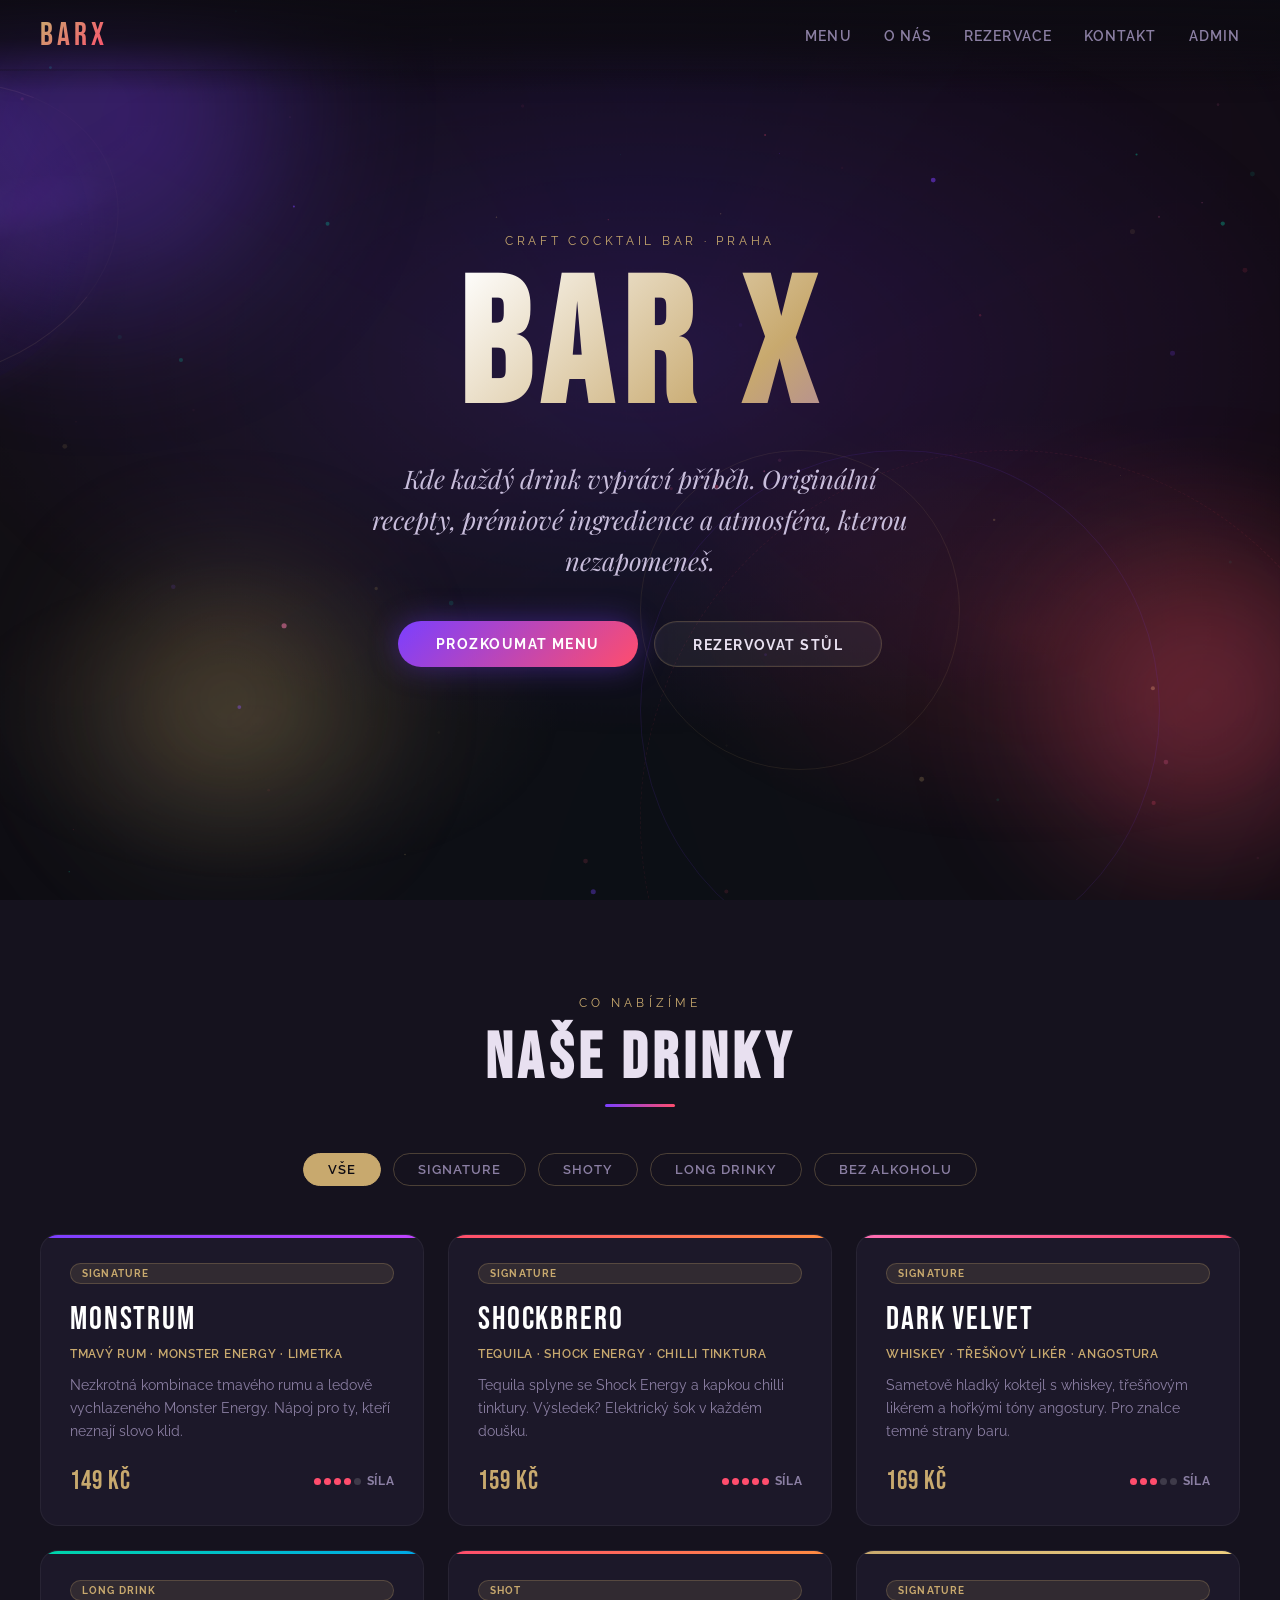
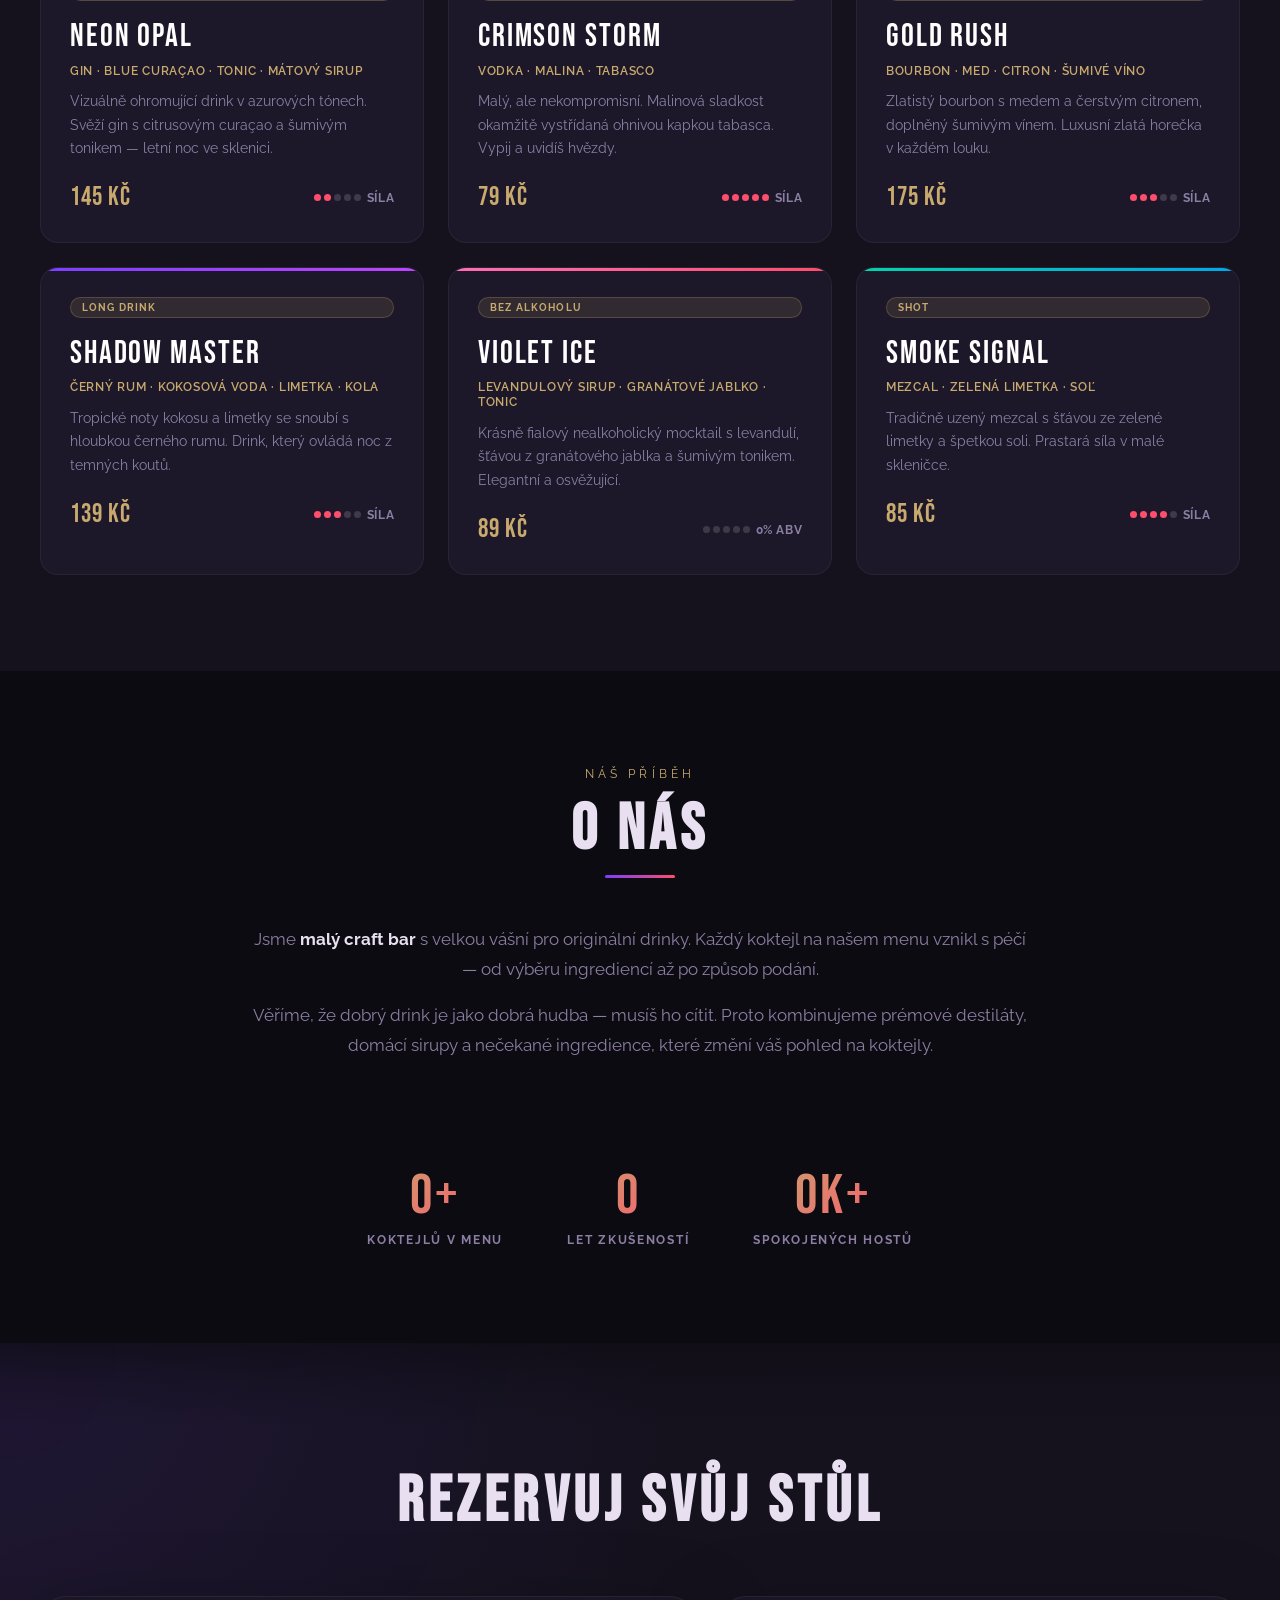
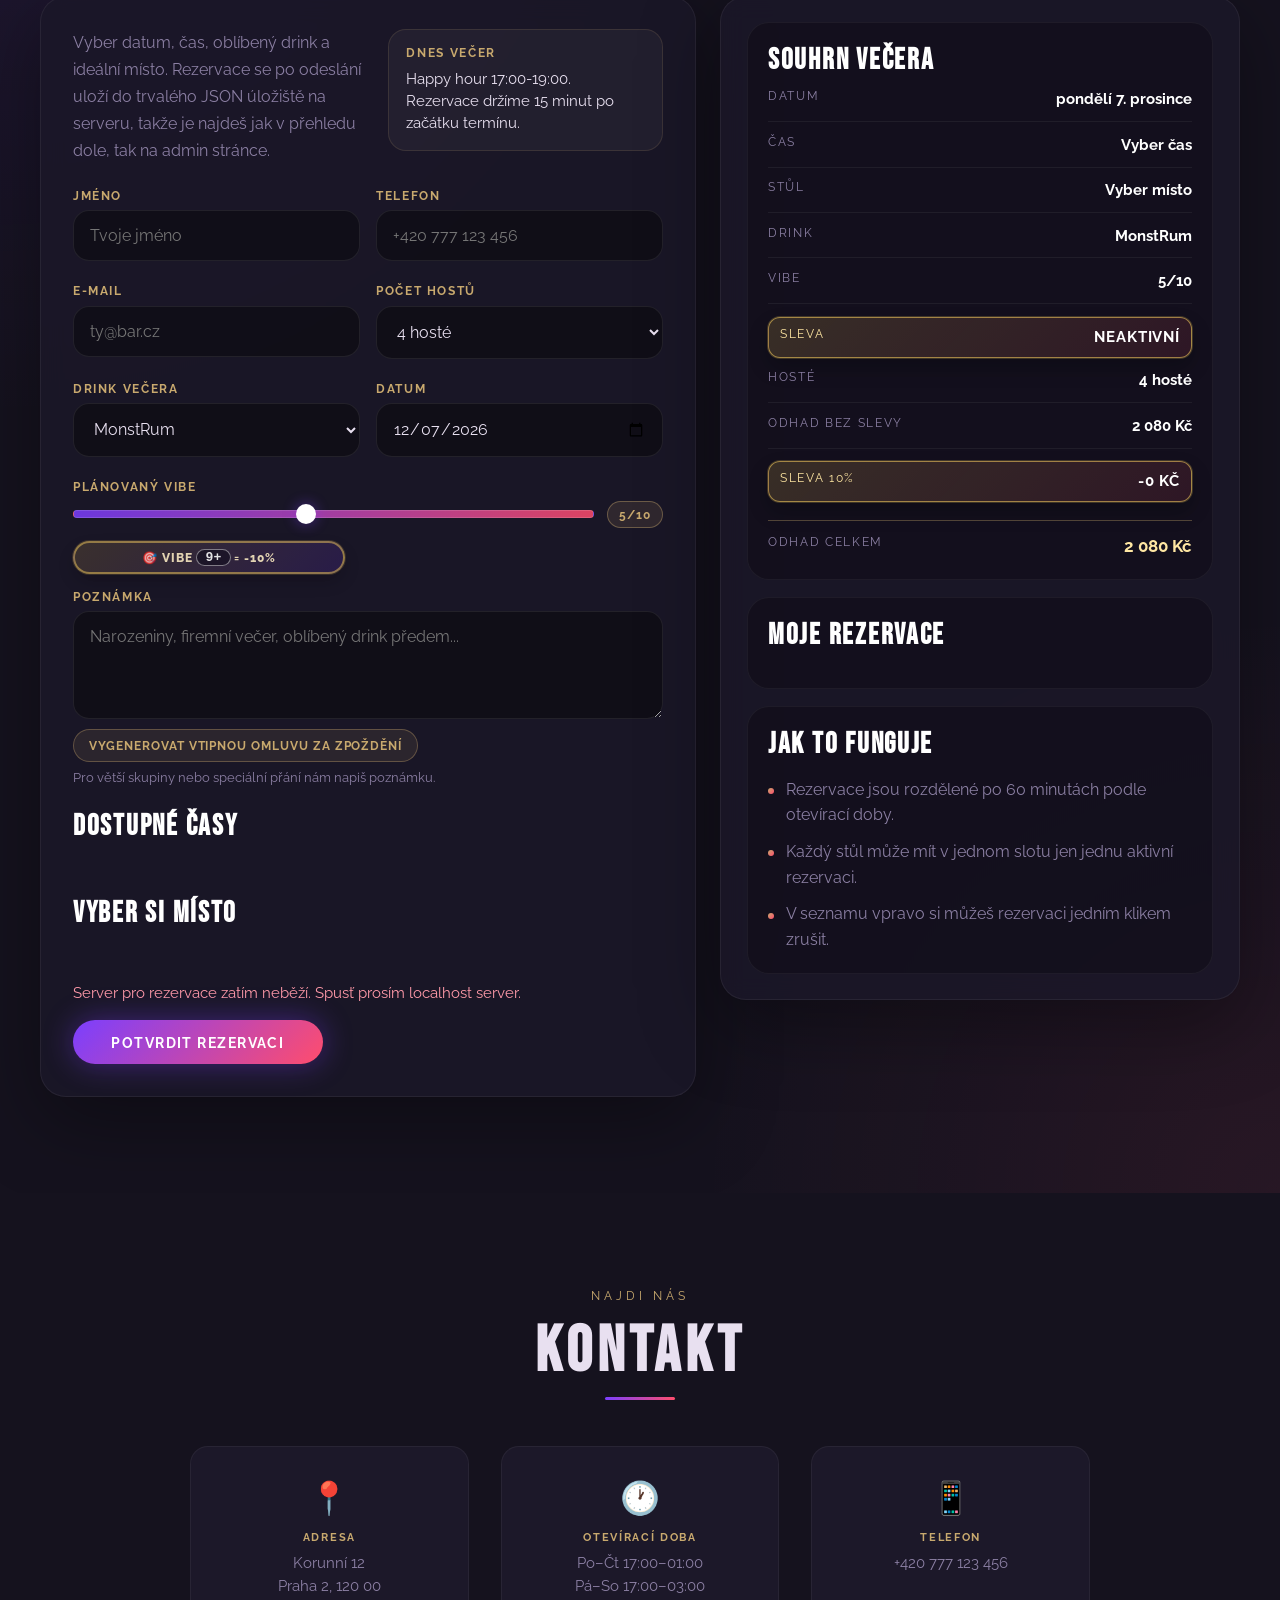
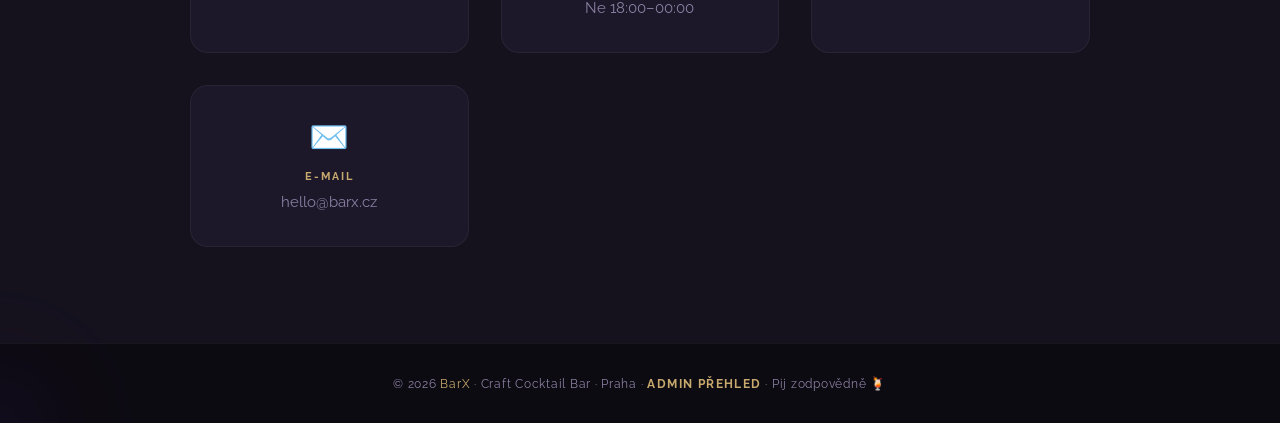
==== index.html @ a52cd1c0 "Enhance drink modal functionality and styling; update drink card interactions" ====
<!DOCTYPE html>
<html lang="cs">
<head>
  <meta charset="UTF-8" />
  <meta name="viewport" content="width=device-width, initial-scale=1.0" />
  <meta name="description" content="BarX Praha - craft cocktail bar s originálním menu, moderní atmosférou a online rezervací stolů." />
  <meta name="robots" content="index,follow" />
  <meta property="og:type" content="website" />
  <meta property="og:locale" content="cs_CZ" />
  <meta property="og:site_name" content="BarX" />
  <meta property="og:title" content="BarX - Craft Cocktail Bar Praha" />
  <meta property="og:description" content="Originální drinky, živá atmosféra a pohodlná online rezervace stolů v centru Prahy." />
  <meta name="twitter:card" content="summary_large_image" />
  <meta name="twitter:title" content="BarX - Craft Cocktail Bar Praha" />
  <meta name="twitter:description" content="Originální drinky, živá atmosféra a pohodlná online rezervace stolů v centru Prahy." />
  <script type="application/ld+json">
    {
      "@context": "https://schema.org",
      "@type": "BarOrPub",
      "name": "BarX",
      "image": "https://barx.cz/og-image.jpg",
      "url": "https://barx.cz",
      "telephone": "+420777123456",
      "email": "hello@barx.cz",
      "servesCuisine": "Cocktails",
      "priceRange": "$$",
      "address": {
        "@type": "PostalAddress",
        "streetAddress": "Korunni 12",
        "addressLocality": "Praha",
        "postalCode": "12000",
        "addressCountry": "CZ"
      },
      "openingHoursSpecification": [
        {
          "@type": "OpeningHoursSpecification",
          "dayOfWeek": ["Monday", "Tuesday", "Wednesday", "Thursday"],
          "opens": "17:00",
          "closes": "01:00"
        },
        {
          "@type": "OpeningHoursSpecification",
          "dayOfWeek": ["Friday", "Saturday"],
          "opens": "17:00",
          "closes": "03:00"
        },
        {
          "@type": "OpeningHoursSpecification",
          "dayOfWeek": "Sunday",
          "opens": "18:00",
          "closes": "00:00"
        }
      ],
      "sameAs": [
        "https://instagram.com/barx",
        "https://facebook.com/barx"
      ]
    }
  </script>
  <title>Bar&nbsp;— Drink Menu</title>
  <link rel="preconnect" href="https://fonts.googleapis.com" />
  <link rel="preconnect" href="https://fonts.gstatic.com" crossorigin />
  <link rel="preload" as="style" href="https://fonts.googleapis.com/css2?family=Bebas+Neue&family=Raleway:wght@300;400;600;700&family=Playfair+Display:ital,wght@0,700;1,400&display=swap" />
  <link href="https://fonts.googleapis.com/css2?family=Bebas+Neue&family=Raleway:wght@300;400;600;700&family=Playfair+Display:ital,wght@0,700;1,400&display=swap" rel="stylesheet" />
  <link rel="preload" as="style" href="styles.css" />
  <link rel="stylesheet" href="styles.css" />
</head>
<body>
  <a class="skip-link" href="#main-content">Přeskočit na obsah</a>

  <!-- NAV -->
  <nav aria-label="Hlavní navigace">
    <div class="nav-logo">BarX</div>
    <ul class="nav-links">
      <li><a href="#menu" data-tip="Náš koktejlový lístek">Menu</a></li>
      <li><a href="#about" data-tip="Příběh a tým baru">O nás</a></li>
      <li><a href="#reservation" data-tip="Rezervuj stůl online">Rezervace</a></li>
      <li><a href="#contact" data-tip="Adresa a otevírací doba">Kontakt</a></li>
      <li><a href="/admin.html" data-tip="Správa rezervací (interní)">Admin</a></li>
    </ul>
  </nav>

  <main id="main-content">
  <!-- HERO -->
  <section class="hero">
    <canvas id="hero-canvas" aria-hidden="true"></canvas>
    <div class="gas-planet" aria-hidden="true"></div>
    <div class="orb orb-1" aria-hidden="true"></div>
    <div class="orb orb-2" aria-hidden="true"></div>
    <div class="orb orb-3" aria-hidden="true"></div>
    <div class="hero-ring ring-1" aria-hidden="true"></div>
    <div class="hero-ring ring-2" aria-hidden="true"></div>
    <div class="hero-ring ring-3" aria-hidden="true"></div>
    <p class="hero-eyebrow">Craft Cocktail Bar · Praha</p>
    <h1>BAR X</h1>
    <p class="hero-sub">Kde každý drink vypráví příběh. Originální recepty, prémiové ingredience a atmosféra, kterou nezapomeneš.</p>
    <div class="hero-actions">
      <a href="#menu" class="btn btn-primary">Prozkoumat menu</a>
      <a href="#reservation" class="btn btn-secondary">Rezervovat stůl</a>
    </div>
  </section>

  <!-- MENU -->
  <section id="menu">
    <span class="section-label">Co nabízíme</span>
    <h2 class="section-title">Naše drinky</h2>

    <div class="category-tabs">
      <button class="tab-btn active" data-filter="all">Vše</button>
      <button class="tab-btn" data-filter="signature">Signature</button>
      <button class="tab-btn" data-filter="shot">Shoty</button>
      <button class="tab-btn" data-filter="long">Long drinky</button>
      <button class="tab-btn" data-filter="bezalkohol">Bez alkoholu</button>
    </div>

    <div class="menu-grid" id="menuGrid">

      <!-- MONŠTRUM -->
      <div class="drink-card theme-purple" data-category="signature">
        <span class="drink-badge">Signature</span>
        <div class="drink-name">MonstRum</div>
        <div class="drink-sub">Tmavý rum · Monster Energy · Limetka</div>
        <p class="drink-desc">Nezkrotná kombinace tmavého rumu a ledově vychlazeného Monster Energy. Nápoj pro ty, kteří neznají slovo klid.</p>
        <div class="drink-footer">
          <span class="drink-price">149 Kč</span>
          <div class="drink-abv">
            <div class="abv-dots">
              <div class="abv-dot filled"></div>
              <div class="abv-dot filled"></div>
              <div class="abv-dot filled"></div>
              <div class="abv-dot filled"></div>
              <div class="abv-dot"></div>
            </div>
            Síla
          </div>
        </div>
      </div>

      <!-- SHOCKBRERO -->
      <div class="drink-card theme-red" data-category="signature">
        <span class="drink-badge">Signature</span>
        <div class="drink-name">Shockbrero</div>
        <div class="drink-sub">Tequila · Shock Energy · Chilli tinktura</div>
        <p class="drink-desc">Tequila splyne se Shock Energy a kapkou chilli tinktury. Výsledek? Elektrický šok v každém doušku.</p>
        <div class="drink-footer">
          <span class="drink-price">159 Kč</span>
          <div class="drink-abv">
            <div class="abv-dots">
              <div class="abv-dot filled"></div>
              <div class="abv-dot filled"></div>
              <div class="abv-dot filled"></div>
              <div class="abv-dot filled"></div>
              <div class="abv-dot filled"></div>
            </div>
            Síla
          </div>
        </div>
      </div>

      <!-- DARK VELVET -->
      <div class="drink-card theme-pink" data-category="signature">
        <span class="drink-badge">Signature</span>
        <div class="drink-name">Dark Velvet</div>
        <div class="drink-sub">Whiskey · Třešňový likér · Angostura</div>
        <p class="drink-desc">Sametově hladký koktejl s whiskey, třešňovým likérem a hořkými tóny angostury. Pro znalce temné strany baru.</p>
        <div class="drink-footer">
          <span class="drink-price">169 Kč</span>
          <div class="drink-abv">
            <div class="abv-dots">
              <div class="abv-dot filled"></div>
              <div class="abv-dot filled"></div>
              <div class="abv-dot filled"></div>
              <div class="abv-dot"></div>
              <div class="abv-dot"></div>
            </div>
            Síla
          </div>
        </div>
      </div>

      <!-- NEON OPAL -->
      <div class="drink-card theme-teal" data-category="long">
        <span class="drink-badge">Long Drink</span>
        <div class="drink-name">Neon Opal</div>
        <div class="drink-sub">Gin · Blue Curaçao · Tonic · Mátový sirup</div>
        <p class="drink-desc">Vizuálně ohromující drink v azurových tónech. Svěží gin s citrusovým curaçao a šumivým tonikem — letní noc ve sklenici.</p>
        <div class="drink-footer">
          <span class="drink-price">145 Kč</span>
          <div class="drink-abv">
            <div class="abv-dots">
              <div class="abv-dot filled"></div>
              <div class="abv-dot filled"></div>
              <div class="abv-dot"></div>
              <div class="abv-dot"></div>
              <div class="abv-dot"></div>
            </div>
            Síla
          </div>
        </div>
      </div>

      <!-- CRIMSON STORM -->
      <div class="drink-card theme-red" data-category="shot">
        <span class="drink-badge">Shot</span>
        <div class="drink-name">Crimson Storm</div>
        <div class="drink-sub">Vodka · Malina · Tabasco</div>
        <p class="drink-desc">Malý, ale nekompromisní. Malinová sladkost okamžitě vystřídaná ohnivou kapkou tabasca. Vypij a uvidíš hvězdy.</p>
        <div class="drink-footer">
          <span class="drink-price">79 Kč</span>
          <div class="drink-abv">
            <div class="abv-dots">
              <div class="abv-dot filled"></div>
              <div class="abv-dot filled"></div>
              <div class="abv-dot filled"></div>
              <div class="abv-dot filled"></div>
              <div class="abv-dot filled"></div>
            </div>
            Síla
          </div>
        </div>
      </div>

      <!-- GOLD RUSH -->
      <div class="drink-card theme-gold" data-category="signature">
        <span class="drink-badge">Signature</span>
        <div class="drink-name">Gold Rush</div>
        <div class="drink-sub">Bourbon · Med · Citron · Šumivé víno</div>
        <p class="drink-desc">Zlatistý bourbon s medem a čerstvým citronem, doplněný šumivým vínem. Luxusní zlatá horečka v každém louku.</p>
        <div class="drink-footer">
          <span class="drink-price">175 Kč</span>
          <div class="drink-abv">
            <div class="abv-dots">
              <div class="abv-dot filled"></div>
              <div class="abv-dot filled"></div>
              <div class="abv-dot filled"></div>
              <div class="abv-dot"></div>
              <div class="abv-dot"></div>
            </div>
            Síla
          </div>
        </div>
      </div>

      <!-- SHADOW MASTER -->
      <div class="drink-card theme-purple" data-category="long">
        <span class="drink-badge">Long Drink</span>
        <div class="drink-name">Shadow Master</div>
        <div class="drink-sub">Černý rum · Kokosová voda · Limetka · Kola</div>
        <p class="drink-desc">Tropické noty kokosu a limetky se snoubí s hloubkou černého rumu. Drink, který ovládá noc z temných koutů.</p>
        <div class="drink-footer">
          <span class="drink-price">139 Kč</span>
          <div class="drink-abv">
            <div class="abv-dots">
              <div class="abv-dot filled"></div>
              <div class="abv-dot filled"></div>
              <div class="abv-dot filled"></div>
              <div class="abv-dot"></div>
              <div class="abv-dot"></div>
            </div>
            Síla
          </div>
        </div>
      </div>

      <!-- VIOLET ICE -->
      <div class="drink-card theme-pink" data-category="bezalkohol">
        <span class="drink-badge">Bez alkoholu</span>
        <div class="drink-name">Violet Ice</div>
        <div class="drink-sub">Levandulový sirup · Granátové jablko · Tonic</div>
        <p class="drink-desc">Krásně fialový nealkoholický mocktail s levandulí, šťávou z granátového jablka a šumivým tonikem. Elegantní a osvěžující.</p>
        <div class="drink-footer">
          <span class="drink-price">89 Kč</span>
          <div class="drink-abv">
            <div class="abv-dots">
              <div class="abv-dot"></div>
              <div class="abv-dot"></div>
              <div class="abv-dot"></div>
              <div class="abv-dot"></div>
              <div class="abv-dot"></div>
            </div>
            0% ABV
          </div>
        </div>
      </div>

      <!-- SMOKE SIGNAL -->
      <div class="drink-card theme-teal" data-category="shot">
        <span class="drink-badge">Shot</span>
        <div class="drink-name">Smoke Signal</div>
        <div class="drink-sub">Mezcal · Zelená limetka · Soľ</div>
        <p class="drink-desc">Tradičně uzený mezcal s šťávou ze zelené limetky a špetkou soli. Prastará síla v malé skleničce.</p>
        <div class="drink-footer">
          <span class="drink-price">85 Kč</span>
          <div class="drink-abv">
            <div class="abv-dots">
              <div class="abv-dot filled"></div>
              <div class="abv-dot filled"></div>
              <div class="abv-dot filled"></div>
              <div class="abv-dot filled"></div>
              <div class="abv-dot"></div>
            </div>
            Síla
          </div>
        </div>
      </div>

    </div>
  </section>

  <!-- ABOUT -->
  <section id="about">
    <span class="section-label">Náš příběh</span>
    <h2 class="section-title">O nás</h2>
    <div class="about-inner">
      <p>Jsme <strong>malý craft bar</strong> s velkou vášní pro originální drinky. Každý koktejl na našem menu vznikl s péčí — od výběru ingrediencí až po způsob podání.</p>
      <p>Věříme, že dobrý drink je jako dobrá hudba — musíš ho cítit. Proto kombinujeme prémové destiláty, domácí sirupy a nečekané ingredience, které změní váš pohled na koktejly.</p>
      <p>Přijď si k nám odpočinout, oslavit nebo jen tak <strong>uniknout z každodennosti</strong>. Atmosféru zajistíme my.</p>
      <div class="stats">
        <div class="stat-item">
          <div class="stat-value">40+</div>
          <div class="stat-label">Koktejlů v menu</div>
        </div>
        <div class="stat-item">
          <div class="stat-value">5</div>
          <div class="stat-label">Let zkušeností</div>
        </div>
        <div class="stat-item">
          <div class="stat-value">12k+</div>
          <div class="stat-label">Spokojených hostů</div>
        </div>
      </div>
    </div>
  </section>

  <!-- RESERVATION -->
  <section id="reservation">
    <span class="section-label">Rezervace</span>
    <h2 class="section-title">Rezervuj svůj stůl</h2>
    <div class="reservation-shell">
      <div class="reservation-panel reveal">
        <div class="reservation-intro">
          <div>
            <p>Vyber datum, čas, oblíbený drink a ideální místo. Rezervace se po odeslání uloží do trvalého JSON úložiště na serveru, takže je najdeš jak v přehledu dole, tak na admin stránce.</p>
          </div>
          <div class="reservation-note">
            <strong>Dnes večer</strong>
            <span>Happy hour 17:00-19:00. Rezervace držíme 15 minut po začátku termínu.</span>
          </div>
        </div>

        <form id="reservationForm" class="reservation-form">
          <div class="reservation-grid">
            <div class="field">
              <label for="guestName">Jméno</label>
              <input id="guestName" name="guestName" type="text" placeholder="Tvoje jméno" required />
              <span id="guestNameError" class="field-error"></span>
            </div>
            <div class="field">
              <label for="guestPhone">Telefon</label>
              <input id="guestPhone" name="guestPhone" type="tel" placeholder="+420 777 123 456" required />
              <span id="guestPhoneError" class="field-error"></span>
            </div>
            <div class="field">
              <label for="guestEmail">E-mail</label>
              <input id="guestEmail" name="guestEmail" type="email" placeholder="ty@bar.cz" required />
              <span id="guestEmailError" class="field-error"></span>
            </div>
            <div class="field">
              <label for="guestCount">Počet hostů</label>
              <select id="guestCount" name="guestCount" required>
                <option value="2">2 hosté</option>
                <option value="3">3 hosté</option>
                <option value="4" selected>4 hosté</option>
                <option value="5">5 hostů</option>
                <option value="6">6 hostů</option>
                <option value="8">8 hostů</option>
              </select>
              <span id="guestCountError" class="field-error"></span>
            </div>
            <div class="field">
              <label for="reservationDrink">Drink večera</label>
              <select id="reservationDrink" name="reservationDrink" required>
                <option value="MonstRum">MonstRum</option>
                <option value="Shockbrero">Shockbrero</option>
                <option value="Dark Velvet">Dark Velvet</option>
                <option value="Neon Opal">Neon Opal</option>
                <option value="Crimson Storm">Crimson Storm</option>
                <option value="Gold Rush">Gold Rush</option>
                <option value="Shadow Master">Shadow Master</option>
                <option value="Violet Ice">Violet Ice</option>
                <option value="Smoke Signal">Smoke Signal</option>
              </select>
            </div>
            <div class="field">
              <label for="reservationDate">Datum</label>
              <input id="reservationDate" name="reservationDate" type="date" required />
              <span id="reservationDateError" class="field-error"></span>
            </div>
            <div class="field field-wide">
              <label for="plannedVibe" data-tip="Hodnoť náladu večera (1 = klidný, 10 = párty). Vibe 9+ = sleva 10%.">Plánovaný vibe</label>
              <div class="vibe-row">
                <input id="plannedVibe" name="plannedVibe" type="range" min="1" max="10" step="1" value="5" />
                <span id="plannedVibeValue" class="vibe-value">5/10</span>
                <span id="vibeDiscountBadge" class="vibe-discount-badge" aria-live="polite" data-tip="Dosažhni Vibe 9+ a získáš automaticky 10% slevu">🎯 VIBE <span class="vibe-threshold">9+</span> = -10%</span>
              </div>
              <div id="vibeWarning" class="vibe-warning" hidden role="status" aria-live="assertive" aria-atomic="true">
                <strong>VIBE 9+ = 10% SLEVA</strong>
                <span>K rezervaci automaticky přidáme poznámku o 10% slevě.</span>
              </div>
            </div>
            <div class="field field-wide">
              <label for="reservationNote">Poznámka</label>
              <textarea id="reservationNote" name="reservationNote" placeholder="Narozeniny, firemní večer, oblíbený drink předem..."></textarea>
              <button id="excuseGeneratorBtn" type="button" class="excuse-btn" data-tip="Přidá do poznámky vtipnou omluvu za pozdní příchod">Vygenerovat vtipnou omluvu za zpoždění</button>
              <span class="field-hint">Pro větší skupiny nebo speciální přání nám napiš poznámku.</span>
            </div>
          </div>

          <div class="slot-block">
            <h3>Dostupné časy</h3>
            <div id="slotGrid" class="slot-grid"></div>
            <span id="slotError" class="field-error"></span>
          </div>

          <div class="table-block">
            <h3>Vyber si místo</h3>
            <div id="tableGrid" class="table-grid"></div>
            <span id="tableError" class="field-error"></span>
          </div>

          <div class="reservation-actions">
            <div id="reservationStatus" class="reservation-status" role="status" aria-live="polite" aria-atomic="true"></div>
            <button type="submit" class="btn btn-primary" data-tip="Ověří formulář a odešle rezervaci na server">Potvrdit rezervaci</button>
          </div>
        </form>
      </div>

      <aside class="reservation-aside reveal">
        <div class="summary-card">
          <h3>Souhrn večera</h3>
          <div class="summary-list">
            <div class="summary-row">
              <span>Datum</span>
              <strong id="summaryDate">Vyber datum</strong>
            </div>
            <div class="summary-row">
              <span>Čas</span>
              <strong id="summaryTime">Vyber čas</strong>
            </div>
            <div class="summary-row">
              <span>Stůl</span>
              <strong id="summaryTable">Vyber místo</strong>
            </div>
            <div class="summary-row">
              <span>Drink</span>
              <strong id="summaryDrink">Vyber drink</strong>
            </div>
            <div class="summary-row">
              <span>Vibe</span>
              <strong id="summaryVibe">5/10</strong>
            </div>
            <div id="summaryDiscountRow" class="summary-row summary-row-discount" hidden>
              <span>Sleva</span>
              <strong id="summaryDiscount">10% aktivní</strong>
            </div>
            <div class="summary-row">
              <span>Hosté</span>
              <strong id="summaryGuests">4 hosté</strong>
            </div>
            <div class="summary-row">
              <span data-tip="Průměrný výdaj 520 Kč/host, upraven dle Vibe úrovně">Odhad bez slevy</span>
              <strong id="summaryEstimateBase">0 Kč</strong>
            </div>
            <div id="summaryEstimateDiscountRow" class="summary-row summary-row-discount" hidden>
              <span data-tip="Aktivuje se při Vibe 9+">Sleva 10%</span>
              <strong id="summaryEstimateDiscount">-0 Kč</strong>
            </div>
            <div class="summary-row summary-row-total">
              <span data-tip="Odhadovaný výdaj za celý večer včetně nápojů">Odhad celkem</span>
              <strong id="summaryEstimateTotal">0 Kč</strong>
            </div>
          </div>
        </div>

        <div class="saved-reservations">
          <h3>Moje rezervace</h3>
          <div id="savedReservations" class="saved-list"></div>
        </div>

        <div class="booking-tips">
          <h3>Jak to funguje</h3>
          <ul>
            <li>Rezervace jsou rozdělené po 60 minutách podle otevírací doby.</li>
            <li>Každý stůl může mít v jednom slotu jen jednu aktivní rezervaci.</li>
            <li>V seznamu vpravo si můžeš rezervaci jedním klikem zrušit.</li>
          </ul>
        </div>
      </aside>
    </div>
  </section>

  <!-- CONTACT -->
  <section id="contact">
    <span class="section-label">Najdi nás</span>
    <h2 class="section-title">Kontakt</h2>
    <div class="contact-grid">
      <div class="contact-card">
        <div class="contact-icon">📍</div>
        <div class="contact-label">Adresa</div>
        <div class="contact-value">Korunní 12<br>Praha 2, 120 00</div>
      </div>
      <div class="contact-card">
        <div class="contact-icon">🕐</div>
        <div class="contact-label">Otevírací doba</div>
        <div class="contact-value">Po–Čt 17:00–01:00<br>Pá–So 17:00–03:00<br>Ne 18:00–00:00</div>
      </div>
      <div class="contact-card">
        <div class="contact-icon">📱</div>
        <div class="contact-label">Telefon</div>
        <div class="contact-value">+420 777 123 456</div>
      </div>
      <div class="contact-card">
        <div class="contact-icon">✉️</div>
        <div class="contact-label">E-mail</div>
        <div class="contact-value">hello@barx.cz</div>
      </div>
    </div>
  </section>
  </main>

  <div id="drinkModal" class="drink-modal" hidden aria-hidden="true">
    <div class="drink-modal-backdrop" data-close-modal="true"></div>
    <div class="drink-modal-dialog" role="dialog" aria-modal="true" aria-labelledby="drinkModalTitle">
      <button id="drinkModalClose" class="drink-modal-close" type="button" aria-label="Zavřít detail drinku">×</button>
      <div id="drinkModalVisual" class="drink-modal-visual">
        <div class="drink-modal-orb"></div>
        <div class="drink-modal-glow"></div>
        <div id="drinkModalGlyph" class="drink-modal-glyph">🍸</div>
      </div>
      <div class="drink-modal-content">
        <div id="drinkModalBadge" class="drink-modal-badge">Signature</div>
        <h3 id="drinkModalTitle"></h3>
        <p id="drinkModalDesc" class="drink-modal-desc"></p>
        <p class="drink-modal-meta-row"><strong>Síla:</strong> <span id="drinkModalStrength"></span></p>
        <p class="drink-modal-meta-row"><strong>Cena:</strong> <span id="drinkModalPrice"></span></p>
        <div id="drinkModalIngredients" class="drink-modal-ingredients"></div>
      </div>
    </div>
  </div>

  <!-- FOOTER -->
  <footer>
    <p>© 2026 <span>BarX</span> · Craft Cocktail Bar · Praha · <a class="admin-link" href="/admin.html">Admin přehled</a> · Pij zodpovědně 🍹</p>
  </footer>

  <!-- cursor glow -->
  <div id="cursor-glow"></div>

  <script>
    const API_BASE = '/api/reservations';
    const TABLES = [
      { id: 'bar-2', name: 'Bar 02', zone: 'Barový pult', seats: 2 },
      { id: 'window-4', name: 'Window 04', zone: 'U okna', seats: 4 },
      { id: 'lounge-4', name: 'Lounge 04', zone: 'Lounge zóna', seats: 4 },
      { id: 'booth-6', name: 'Booth 06', zone: 'Polouzavřený box', seats: 6 },
      { id: 'vip-8', name: 'VIP 08', zone: 'Zadní salonek', seats: 8 }
    ];
    const FUNNY_EXCUSES = [
      'Zdržel mě tygr v metru.',
      'Řidič tramvaje čekal, až dopije espresso.',
      'Omylem jsem šel na karaoke casting.',
      'Na přechodu mě zastavila improvizovaná samba.',
      'Měl jsem krizový meeting s kocourem sousedky.',
      'Výtahem jel i kouzelník a zmizelo nám patro.',
      'Navigace mě poslala přes tajnou únikovou chodbu.',
      'Uvízl jsem ve frontě na poslední trdelník ve městě.'
    ];
    const DISCOUNT_TRIGGER_VIBE = 9;
    const DISCOUNT_NOTE_LINE = 'VIP VIBE BONUS: 10% sleva na celou útratu.';
    const BASE_SPEND_PER_GUEST = 520;
    const VIBE_SPEND_STEP = 0.08;

    const cursorGlow = document.getElementById('cursor-glow');
    const canvas = document.getElementById('hero-canvas');
    const ctx = canvas.getContext('2d');
    const COLORS = ['rgba(123,63,255,', 'rgba(255,77,109,', 'rgba(200,169,110,', 'rgba(0,212,170,', 'rgba(255,110,180,'];
    const menuTabs = document.querySelectorAll('.tab-btn');
    const drinkCards = document.querySelectorAll('.drink-card[data-category]');
    const drinkModal = document.getElementById('drinkModal');
    const drinkModalClose = document.getElementById('drinkModalClose');
    const drinkModalTitle = document.getElementById('drinkModalTitle');
    const drinkModalDesc = document.getElementById('drinkModalDesc');
    const drinkModalBadge = document.getElementById('drinkModalBadge');
    const drinkModalStrength = document.getElementById('drinkModalStrength');
    const drinkModalPrice = document.getElementById('drinkModalPrice');
    const drinkModalIngredients = document.getElementById('drinkModalIngredients');
    const drinkModalVisual = document.getElementById('drinkModalVisual');
    const drinkModalGlyph = document.getElementById('drinkModalGlyph');
    const reservationForm = document.getElementById('reservationForm');
    const guestNameInput = document.getElementById('guestName');
    const guestPhoneInput = document.getElementById('guestPhone');
    const guestEmailInput = document.getElementById('guestEmail');
    const reservationNoteInput = document.getElementById('reservationNote');
    const excuseGeneratorBtn = document.getElementById('excuseGeneratorBtn');
    const reservationDateInput = document.getElementById('reservationDate');
    const plannedVibeInput = document.getElementById('plannedVibe');
    const plannedVibeValue = document.getElementById('plannedVibeValue');
    const vibeDiscountBadge = document.getElementById('vibeDiscountBadge');
    const vibeWarning = document.getElementById('vibeWarning');
    const guestCountInput = document.getElementById('guestCount');
    const reservationDrinkInput = document.getElementById('reservationDrink');
    const slotGrid = document.getElementById('slotGrid');
    const tableGrid = document.getElementById('tableGrid');
    const reservationStatus = document.getElementById('reservationStatus');
    const savedReservations = document.getElementById('savedReservations');
    const summaryDate = document.getElementById('summaryDate');
    const summaryTime = document.getElementById('summaryTime');
    const summaryTable = document.getElementById('summaryTable');
    const summaryDrink = document.getElementById('summaryDrink');
    const summaryVibe = document.getElementById('summaryVibe');
    const summaryDiscountRow = document.getElementById('summaryDiscountRow');
    const summaryDiscount = document.getElementById('summaryDiscount');
    const summaryGuests = document.getElementById('summaryGuests');
    const summaryEstimateBase = document.getElementById('summaryEstimateBase');
    const summaryEstimateDiscountRow = document.getElementById('summaryEstimateDiscountRow');
    const summaryEstimateDiscount = document.getElementById('summaryEstimateDiscount');
    const summaryEstimateTotal = document.getElementById('summaryEstimateTotal');
    const guestNameError = document.getElementById('guestNameError');
    const guestPhoneError = document.getElementById('guestPhoneError');
    const guestEmailError = document.getElementById('guestEmailError');
    const guestCountError = document.getElementById('guestCountError');
    const reservationDateError = document.getElementById('reservationDateError');
    const slotError = document.getElementById('slotError');
    const tableError = document.getElementById('tableError');

    const state = {
      selectedSlot: '',
      selectedTable: '',
      particles: [],
      reservations: []
    };

    const DRINK_VISUALS = {
      'MonstRum': { tones: ['#2f1225', '#1f9a6f', '#94f240'], glyph: '🐉' },
      'Shockbrero': { tones: ['#ff7a00', '#ffd36a', '#ff2f55'], glyph: '⚡' },
      'Dark Velvet': { tones: ['#3f223f', '#7f1d4f', '#d23d6e'], glyph: '🍒' },
      'Neon Opal': { tones: ['#0ea5e9', '#2563eb', '#57f5d4'], glyph: '💎' },
      'Crimson Storm': { tones: ['#8a1d2d', '#ff3b5d', '#ff9f43'], glyph: '🔥' },
      'Gold Rush': { tones: ['#a86d1a', '#ffd166', '#fff0b5'], glyph: '✨' },
      'Shadow Master': { tones: ['#1a1a2e', '#3b2f5a', '#7ed6df'], glyph: '🌙' },
      'Violet Ice': { tones: ['#6d28d9', '#a855f7', '#f472b6'], glyph: '❄️' },
      'Smoke Signal': { tones: ['#374151', '#6b7280', '#98e2d2'], glyph: '💨' }
    };
    const DRINK_DETAILS = {
      'MonstRum': {
        badge: 'Signature',
        description: 'Nezkrotná kombinace tmavého rumu a ledově vychlazeného Monster Energy. Nápoj pro ty, kteří neznají slovo klid.',
        ingredients: ['Tmavý rum', 'Monster Energy', 'Limetka'],
        price: '149 Kč',
        strength: 4
      },
      'Shockbrero': {
        badge: 'Signature',
        description: 'Tequila splyne se Shock Energy a kapkou chilli tinktury. Výsledek? Elektrický šok v každém doušku.',
        ingredients: ['Tequila', 'Shock Energy', 'Chilli tinktura'],
        price: '159 Kč',
        strength: 5
      },
      'Dark Velvet': {
        badge: 'Signature',
        description: 'Sametově hladký koktejl s whiskey, třešňovým likérem a hořkými tóny angostury. Pro znalce temné strany baru.',
        ingredients: ['Whiskey', 'Třešňový likér', 'Angostura'],
        price: '169 Kč',
        strength: 3
      },
      'Neon Opal': {
        badge: 'Long Drink',
        description: 'Vizuálně ohromující drink v azurových tónech. Svěží gin s citrusovým curaçao a šumivým tonikem — letní noc ve sklenici.',
        ingredients: ['Gin', 'Blue Curaçao', 'Tonic', 'Mátový sirup'],
        price: '145 Kč',
        strength: 2
      },
      'Crimson Storm': {
        badge: 'Shot',
        description: 'Malý, ale nekompromisní. Malinová sladkost okamžitě vystřídaná ohnivou kapkou tabasca. Vypij a uvidíš hvězdy.',
        ingredients: ['Vodka', 'Malina', 'Tabasco'],
        price: '79 Kč',
        strength: 5
      },
      'Gold Rush': {
        badge: 'Signature',
        description: 'Zlatistý bourbon s medem a čerstvým citronem, doplněný šumivým vínem. Luxusní zlatá horečka v každém louku.',
        ingredients: ['Bourbon', 'Med', 'Citron', 'Šumivé víno'],
        price: '175 Kč',
        strength: 3
      },
      'Shadow Master': {
        badge: 'Long Drink',
        description: 'Tropické noty kokosu a limetky se snoubí s hloubkou černého rumu. Drink, který ovládá noc z temných koutů.',
        ingredients: ['Černý rum', 'Kokosová voda', 'Limetka', 'Kola'],
        price: '139 Kč',
        strength: 3
      },
      'Violet Ice': {
        badge: 'Bez alkoholu',
        description: 'Krásně fialový nealkoholický mocktail s levandulí, šťávou z granátového jablka a šumivým tonikem. Elegantní a osvěžující.',
        ingredients: ['Levandulový sirup', 'Granátové jablko', 'Tonic'],
        price: '89 Kč',
        strength: 0
      },
      'Smoke Signal': {
        badge: 'Shot',
        description: 'Tradičně uzený mezcal s šťávou ze zelené limetky a špetkou soli. Prastará síla v malé skleničce.',
        ingredients: ['Mezcal', 'Zelená limetka', 'Sůl'],
        price: '85 Kč',
        strength: 4
      }
    };

    function strengthLabel(level) {
      if (level <= 0) return '0/5 · Bez alkoholu';
      if (level <= 2) return level + '/5 · Jemná';
      if (level === 3) return level + '/5 · Střední';
      if (level === 4) return level + '/5 · Silná';
      return level + '/5 · Velmi silná';
    }

    function setDrinkVisual(name) {
      const visual = DRINK_VISUALS[name] || { tones: ['#7b3fff', '#ff4d6d', '#c8a96e'], glyph: '🍸' };
      drinkModalVisual.style.setProperty('--drink-tone-1', visual.tones[0]);
      drinkModalVisual.style.setProperty('--drink-tone-2', visual.tones[1]);
      drinkModalVisual.style.setProperty('--drink-tone-3', visual.tones[2]);
      drinkModalGlyph.textContent = visual.glyph;
    }

    function openDrinkModal(card) {
      const name = card.querySelector('.drink-name')?.textContent.trim() || 'Drink';
      const details = DRINK_DETAILS[name] || {};
      const badge = details.badge || card.querySelector('.drink-badge')?.textContent.trim() || 'Drink';
      const description = details.description || card.querySelector('.drink-desc')?.textContent.trim() || '';
      const ingredientsRaw = card.querySelector('.drink-sub')?.textContent.trim() || '';
      const ingredients = (details.ingredients && details.ingredients.length)
        ? details.ingredients
        : ingredientsRaw.split('·').map(item => item.trim()).filter(Boolean);
      const price = details.price || card.querySelector('.drink-price')?.textContent.trim() || '-';
      const strengthDots = Number.isInteger(details.strength)
        ? details.strength
        : card.querySelectorAll('.abv-dot.filled').length;

      drinkModalTitle.textContent = name;
      drinkModalBadge.textContent = badge;
      drinkModalDesc.textContent = description;
      drinkModalStrength.textContent = strengthLabel(strengthDots);
      drinkModalPrice.textContent = price;
      drinkModalIngredients.innerHTML = ingredients.map(item => '<span class="ingredient-chip">' + item + '</span>').join('');
      setDrinkVisual(name);

      drinkModal.classList.add('is-open');
      drinkModal.setAttribute('aria-hidden', 'false');
      document.body.classList.add('modal-open');
      drinkModalClose.focus();
    }

    function closeDrinkModal() {
      drinkModal.classList.remove('is-open');
      drinkModal.setAttribute('aria-hidden', 'true');
      document.body.classList.remove('modal-open');
    }

    async function apiRequest(url, options = {}) {
      const response = await fetch(url, {
        headers: {
          'Content-Type': 'application/json',
          ...(options.headers || {})
        },
        ...options
      });

      const isJson = (response.headers.get('content-type') || '').includes('application/json');
      const payload = isJson ? await response.json() : null;
      if (!response.ok) {
        throw new Error(payload && payload.error ? payload.error : 'Nepodařilo se spojit se serverem.');
      }
      return payload;
    }

    async function loadReservations() {
      const payload = await apiRequest(API_BASE);
      state.reservations = payload.reservations || [];
    }

    function setStatus(message, type = '') {
      reservationStatus.textContent = message;
      reservationStatus.className = type ? 'reservation-status ' + type : 'reservation-status';
    }

    function setMinDate() {
      const today = new Date();
      today.setHours(0, 0, 0, 0);
      reservationDateInput.min = today.toISOString().split('T')[0];
      if (!reservationDateInput.value) {
        const suggested = new Date(today);
        suggested.setDate(today.getDate() + 1);
        reservationDateInput.value = suggested.toISOString().split('T')[0];
      }
    }

    function formatDate(dateValue) {
      if (!dateValue) return 'Vyber datum';
      return new Intl.DateTimeFormat('cs-CZ', {
        weekday: 'long',
        day: 'numeric',
        month: 'long'
      }).format(new Date(dateValue + 'T12:00:00'));
    }

    function getOpeningHours(dateValue) {
      const date = new Date(dateValue + 'T12:00:00');
      const day = date.getDay();
      if (day === 0) return { start: 18, end: 24, label: 'Neděle 18:00-00:00' };
      if (day === 5 || day === 6) return { start: 17, end: 27, label: 'Pátek/Sobota 17:00-03:00' };
      return { start: 17, end: 25, label: 'Po-Čt 17:00-01:00' };
    }

    function formatHour(hour) {
      const normalized = ((hour % 24) + 24) % 24;
      return String(normalized).padStart(2, '0') + ':00';
    }

    function getSlotsForDate(dateValue) {
      if (!dateValue) return [];
      const hours = getOpeningHours(dateValue);
      const slots = [];
      for (let hour = hours.start; hour < hours.end; hour += 1) {
        slots.push({ value: formatHour(hour), label: formatHour(hour), meta: hours.label });
      }
      return slots;
    }

    function isReserved(dateValue, slotValue, tableId) {
      return state.reservations.some(item => item.date === dateValue && item.slot === slotValue && item.tableId === tableId);
    }

    function getSelectedTable() {
      return TABLES.find(table => table.id === state.selectedTable);
    }

    function formatCurrency(amount) {
      return new Intl.NumberFormat('cs-CZ', {
        style: 'currency',
        currency: 'CZK',
        maximumFractionDigits: 0
      }).format(Math.max(0, Math.round(amount || 0)));
    }

    function setFieldError(input, errorEl, message) {
      const field = input.closest('.field');
      if (field) field.classList.add('has-error');
      input.setAttribute('aria-invalid', 'true');
      errorEl.textContent = message;
    }

    function clearFieldError(input, errorEl) {
      const field = input.closest('.field');
      if (field) field.classList.remove('has-error');
      input.removeAttribute('aria-invalid');
      errorEl.textContent = '';
    }

    function clearBlockError(blockEl, errorEl) {
      blockEl.classList.remove('has-error');
      errorEl.textContent = '';
    }

    function setBlockError(blockEl, errorEl, message) {
      blockEl.classList.add('has-error');
      errorEl.textContent = message;
    }

    function isValidEmail(value) {
      return /^[^\s@]+@[^\s@]+\.[^\s@]+$/.test(value);
    }

    function isValidPhone(value) {
      return /^[+\d][\d\s]{7,}$/.test(value);
    }

    function clearValidation() {
      clearFieldError(guestNameInput, guestNameError);
      clearFieldError(guestPhoneInput, guestPhoneError);
      clearFieldError(guestEmailInput, guestEmailError);
      clearFieldError(guestCountInput, guestCountError);
      clearFieldError(reservationDateInput, reservationDateError);
      clearBlockError(document.querySelector('.slot-block'), slotError);
      clearBlockError(document.querySelector('.table-block'), tableError);
    }

    function validateReservationForm({ name, phone, email, guests, dateValue, table }) {
      clearValidation();
      let firstInvalid = null;

      if (!name || name.length < 2) {
        setFieldError(guestNameInput, guestNameError, 'Zadej prosím jméno (min. 2 znaky).');
        firstInvalid = firstInvalid || guestNameInput;
      }
      if (!isValidPhone(phone)) {
        setFieldError(guestPhoneInput, guestPhoneError, 'Zadej platné telefonní číslo.');
        firstInvalid = firstInvalid || guestPhoneInput;
      }
      if (!isValidEmail(email)) {
        setFieldError(guestEmailInput, guestEmailError, 'Zadej platný e-mail.');
        firstInvalid = firstInvalid || guestEmailInput;
      }
      if (!Number.isInteger(guests) || guests < 1) {
        setFieldError(guestCountInput, guestCountError, 'Vyber prosím počet hostů.');
        firstInvalid = firstInvalid || guestCountInput;
      }
      if (!dateValue) {
        setFieldError(reservationDateInput, reservationDateError, 'Vyber prosím datum rezervace.');
        firstInvalid = firstInvalid || reservationDateInput;
      }
      if (!state.selectedSlot) {
        setBlockError(document.querySelector('.slot-block'), slotError, 'Vyber prosím čas rezervace.');
        firstInvalid = firstInvalid || slotGrid;
      }
      if (!state.selectedTable || !table) {
        setBlockError(document.querySelector('.table-block'), tableError, 'Vyber prosím konkrétní stůl.');
        firstInvalid = firstInvalid || tableGrid;
      }

      if (firstInvalid) {
        firstInvalid.scrollIntoView({ behavior: 'smooth', block: 'center' });
        if (typeof firstInvalid.focus === 'function') firstInvalid.focus();
        return false;
      }
      return true;
    }

    function updateSummary() {
      const guests = Number(guestCountInput.value || 0);
      const table = getSelectedTable();
      const vibe = Number(plannedVibeInput.value || 5);
      const hasDiscount = vibe >= DISCOUNT_TRIGGER_VIBE;
      const vibeMultiplier = 1 + ((vibe - 5) * VIBE_SPEND_STEP);
      const estimateBase = guests > 0 ? guests * BASE_SPEND_PER_GUEST * vibeMultiplier : 0;
      const estimateDiscount = hasDiscount ? estimateBase * 0.1 : 0;
      const estimateTotal = estimateBase - estimateDiscount;
      summaryDate.textContent = formatDate(reservationDateInput.value);
      summaryTime.textContent = state.selectedSlot || 'Vyber čas';
      summaryTable.textContent = table ? table.name + ' · ' + table.zone : 'Vyber místo';
      summaryDrink.textContent = reservationDrinkInput.value || 'Vyber drink';
      summaryVibe.textContent = vibe + '/10';
      summaryDiscountRow.hidden = !hasDiscount;
      summaryDiscount.textContent = hasDiscount ? '10% aktivní' : 'Neaktivní';
      summaryGuests.textContent = guests ? guests + (guests === 1 ? ' host' : guests < 5 ? ' hosté' : ' hostů') : 'Vyber počet';
      summaryEstimateBase.textContent = formatCurrency(estimateBase);
      summaryEstimateDiscountRow.hidden = !hasDiscount;
      summaryEstimateDiscount.textContent = '-' + formatCurrency(estimateDiscount);
      summaryEstimateTotal.textContent = formatCurrency(estimateTotal);
    }

    function updateVibeUI() {
      const vibe = Number(plannedVibeInput.value || 5);
      const hasDiscount = vibe >= DISCOUNT_TRIGGER_VIBE;
      plannedVibeValue.textContent = vibe + '/10';
      vibeWarning.hidden = !hasDiscount;
      vibeWarning.classList.toggle('is-visible', hasDiscount);
      vibeDiscountBadge.innerHTML = hasDiscount
        ? '🔥 <span class="vibe-threshold">9+</span> SPLNĚNO · 10% SLEVA AKTIVNÍ'
        : '🎯 VIBE <span class="vibe-threshold">9+</span> = -10%';
      vibeDiscountBadge.classList.toggle('is-teaser', !hasDiscount);
      vibeDiscountBadge.classList.toggle('is-visible', hasDiscount);
      updateSummary();
    }

    function renderSlots() {
      const slots = getSlotsForDate(reservationDateInput.value);
      slotGrid.innerHTML = '';
      if (!slots.length) return;

      slots.forEach(slot => {
        const button = document.createElement('button');
        button.type = 'button';
        button.className = 'slot-btn';
        const availableTables = TABLES.filter(table => table.seats >= Number(guestCountInput.value || 0))
          .filter(table => !isReserved(reservationDateInput.value, slot.value, table.id)).length;
        if (availableTables === 0) {
          button.classList.add('is-disabled');
        }
        if (state.selectedSlot === slot.value) {
          button.classList.add('is-selected');
        }
        button.innerHTML = '<strong>' + slot.label + '</strong><span>' + slot.meta + '</span><small>' + availableTables + ' volných</small>';
        button.addEventListener('click', () => {
          if (availableTables === 0) return;
          state.selectedSlot = slot.value;
          clearBlockError(document.querySelector('.slot-block'), slotError);
          if (state.selectedTable && isReserved(reservationDateInput.value, state.selectedSlot, state.selectedTable)) {
            state.selectedTable = '';
          }
          renderSlots();
          renderTables();
          updateSummary();
          setStatus('');
        });
        slotGrid.appendChild(button);
      });
    }

    function renderTables() {
      tableGrid.innerHTML = '';
      const guests = Number(guestCountInput.value || 0);
      TABLES.forEach(table => {
        const button = document.createElement('button');
        button.type = 'button';
        button.className = 'table-option';
        const tooSmall = table.seats < guests;
        const reserved = reservationDateInput.value && state.selectedSlot && isReserved(reservationDateInput.value, state.selectedSlot, table.id);
        if (tooSmall || reserved) {
          button.classList.add('is-disabled');
        }
        if (state.selectedTable === table.id) {
          button.classList.add('is-selected');
        }
        const badge = tooSmall ? 'málo míst' : reserved ? 'obsazeno' : table.seats + ' míst';
        button.innerHTML = '<strong>' + table.name + '</strong><span>' + table.zone + '</span><small>' + badge + '</small>';
        button.addEventListener('click', () => {
          if (tooSmall || reserved) return;
          state.selectedTable = table.id;
          clearBlockError(document.querySelector('.table-block'), tableError);
          renderTables();
          updateSummary();
          setStatus('');
        });
        tableGrid.appendChild(button);
      });
    }

    function renderSavedReservations() {
      const reservations = [...state.reservations].sort((a, b) => {
        return new Date(a.date + 'T' + a.slot) - new Date(b.date + 'T' + b.slot);
      });
      savedReservations.innerHTML = '';
      if (!reservations.length) {
        savedReservations.innerHTML = '<div class="saved-empty">Zatím tu není žádná uložená rezervace. Jakmile ji vytvoříš, objeví se tady v přehledu.</div>';
        return;
      }

      reservations.forEach(item => {
        const table = TABLES.find(entry => entry.id === item.tableId);
        const wrapper = document.createElement('article');
        wrapper.className = 'saved-item';
        wrapper.innerHTML =
          '<div class="saved-item-head">' +
            '<div><strong>' + item.name + '</strong><div class="saved-badge">Rezervace potvrzena</div></div>' +
            '<div class="saved-badge">' + item.slot + '</div>' +
          '</div>' +
          '<div class="saved-meta">' +
            formatDate(item.date) + '<br>' +
            (table ? table.name + ' · ' + table.zone : item.tableId) + '<br>' +
            item.guests + ' hostů · ' + item.phone + '<br>' +
            'Drink: ' + (item.drink || 'neuveden') +
          '</div>' +
          '<div class="saved-actions">' +
            '<button type="button" class="ghost-btn" data-action="reuse">Použít znovu</button>' +
            '<button type="button" class="ghost-btn" data-action="cancel">Zrušit</button>' +
          '</div>';

        wrapper.querySelector('[data-action="reuse"]').addEventListener('click', () => {
          document.getElementById('guestName').value = item.name;
          document.getElementById('guestPhone').value = item.phone;
          document.getElementById('guestEmail').value = item.email;
          reservationNoteInput.value = item.note || '';
          reservationDrinkInput.value = item.drink || 'MonstRum';
          plannedVibeInput.value = String(item.vibe || 5);
          guestCountInput.value = String(item.guests);
          reservationDateInput.value = item.date;
          state.selectedSlot = item.slot;
          state.selectedTable = item.tableId;
          updateVibeUI();
          refreshReservationUI();
          document.getElementById('reservation').scrollIntoView({ behavior: 'smooth' });
          setStatus('Předvyplnil jsem údaje podle vybrané rezervace.', 'success');
        });

        wrapper.querySelector('[data-action="cancel"]').addEventListener('click', async () => {
          try {
            await apiRequest(API_BASE + '/' + item.id, { method: 'DELETE' });
            await loadReservations();
          } catch (error) {
            setStatus(error.message, 'error');
            return;
          }
          if (state.selectedTable === item.tableId && state.selectedSlot === item.slot && reservationDateInput.value === item.date) {
            state.selectedTable = '';
          }
          refreshReservationUI();
          setStatus('Rezervace byla zrušena.', 'success');
        });

        savedReservations.appendChild(wrapper);
      });
    }

    function refreshReservationUI() {
      renderSlots();
      renderTables();
      renderSavedReservations();
      updateSummary();
    }

    document.addEventListener('mousemove', event => {
      cursorGlow.style.left = event.clientX + 'px';
      cursorGlow.style.top = event.clientY + 'px';
    });

    function sizeCanvas() {
      canvas.width = window.innerWidth;
      canvas.height = window.innerHeight;
    }

    function createParticle(randomY = false) {
      return {
        x: Math.random() * canvas.width,
        y: randomY ? Math.random() * canvas.height : canvas.height + 20,
        r: Math.random() * 2.2 + .4,
        vy: Math.random() * .5 + .15,
        vx: (Math.random() - .5) * .3,
        op: Math.random() * .55 + .15,
        color: COLORS[Math.floor(Math.random() * COLORS.length)],
        tw: Math.random() * Math.PI * 2,
        tws: Math.random() * .025 + .008
      };
    }

    function initParticles() {
      state.particles = Array.from({ length: 90 }, () => createParticle(true));
    }

    function tickParticles() {
      ctx.clearRect(0, 0, canvas.width, canvas.height);
      for (const particle of state.particles) {
        particle.tw += particle.tws;
        const alpha = particle.op * (.45 + .55 * Math.sin(particle.tw));
        ctx.beginPath();
        ctx.arc(particle.x, particle.y, particle.r, 0, Math.PI * 2);
        ctx.fillStyle = particle.color + alpha.toFixed(2) + ')';
        ctx.fill();
        particle.y -= particle.vy;
        particle.x += particle.vx;
        if (particle.y < -8) Object.assign(particle, createParticle());
      }
      requestAnimationFrame(tickParticles);
    }

    menuTabs.forEach(tab => {
      tab.addEventListener('click', () => {
        menuTabs.forEach(item => item.classList.remove('active'));
        tab.classList.add('active');
        const filter = tab.dataset.filter;
        let delay = 0;
        drinkCards.forEach(card => {
          const matches = filter === 'all' || card.dataset.category === filter;
          if (!matches) {
            card.classList.add('hidden');
            card.classList.remove('filter-enter');
          } else {
            card.classList.remove('hidden');
            card.classList.remove('filter-enter');
            card.style.animationDelay = delay + 's';
            void card.offsetWidth;
            card.classList.add('filter-enter');
            delay += 0.07;
          }
        });
      });
    });

    drinkCards.forEach(card => {
      card.classList.add('is-clickable');
      card.setAttribute('role', 'button');
      card.setAttribute('tabindex', '0');
      card.setAttribute('aria-label', 'Otevřít detail drinku ' + (card.querySelector('.drink-name')?.textContent.trim() || ''));
      card.addEventListener('click', () => openDrinkModal(card));
      card.addEventListener('keydown', event => {
        if (event.key === 'Enter' || event.key === ' ') {
          event.preventDefault();
          openDrinkModal(card);
        }
      });
    });

    const drinkModalDialog = drinkModal.querySelector('.drink-modal-dialog');
    const drinkModalBackdrop = drinkModal.querySelector('.drink-modal-backdrop');

    drinkModalBackdrop.addEventListener('click', closeDrinkModal);
    drinkModalDialog.addEventListener('click', event => {
      event.stopPropagation();
    });
    drinkModal.addEventListener('click', event => {
      if (!event.target.closest('.drink-modal-dialog')) {
        closeDrinkModal();
      }
    });
    drinkModalClose.addEventListener('click', closeDrinkModal);
    document.addEventListener('keydown', event => {
      if (event.key === 'Escape' && drinkModal.classList.contains('is-open')) {
        closeDrinkModal();
      }
    });

    const revealObserver = new IntersectionObserver(entries => {
      entries.forEach(entry => {
        if (entry.isIntersecting) {
          entry.target.classList.add('visible');
          revealObserver.unobserve(entry.target);
        }
      });
    }, { threshold: 0.1 });

    document.querySelectorAll('.drink-card, .contact-card, .about-inner p, .section-label, .reservation-panel, .reservation-aside').forEach((element, index) => {
      element.classList.add('reveal');
      element.style.transitionDelay = ((index % 5) * 0.08) + 's';
      revealObserver.observe(element);
    });

    const titleObserver = new IntersectionObserver(entries => {
      entries.forEach(entry => {
        if (entry.isIntersecting) {
          entry.target.classList.add('visible');
        }
      });
    }, { threshold: 0.5 });

    document.querySelectorAll('.section-title').forEach(element => titleObserver.observe(element));

    function countUp(element, target, suffix, duration = 1600) {
      let start = null;
      const number = parseFloat(target);
      function step(timestamp) {
        if (!start) start = timestamp;
        const progress = Math.min((timestamp - start) / duration, 1);
        const eased = 1 - Math.pow(1 - progress, 3);
        element.textContent = Math.floor(eased * number) + suffix;
        if (progress < 1) requestAnimationFrame(step);
      }
      requestAnimationFrame(step);
    }

    const counterObserver = new IntersectionObserver(entries => {
      entries.forEach(entry => {
        if (entry.isIntersecting) {
          const raw = entry.target.dataset.raw;
          const suffix = entry.target.dataset.sfx || '';
          countUp(entry.target, raw, suffix);
          counterObserver.unobserve(entry.target);
        }
      });
    }, { threshold: 0.6 });

    document.querySelectorAll('.stat-value').forEach(element => {
      const match = element.textContent.trim().match(/^([\d.]+)(.*)$/);
      if (match) {
        element.dataset.raw = match[1];
        element.dataset.sfx = match[2];
        element.textContent = '0' + match[2];
        counterObserver.observe(element);
      }
    });

    document.querySelectorAll('.btn').forEach(button => {
      button.addEventListener('click', event => {
        const ripple = document.createElement('span');
        ripple.className = 'btn-ripple';
        ripple.style.left = (event.offsetX - 6) + 'px';
        ripple.style.top = (event.offsetY - 6) + 'px';
        button.appendChild(ripple);
        setTimeout(() => ripple.remove(), 700);
      });
    });

    guestCountInput.addEventListener('change', () => {
      clearFieldError(guestCountInput, guestCountError);
      clearBlockError(document.querySelector('.table-block'), tableError);
      const selectedTable = getSelectedTable();
      if (selectedTable && selectedTable.seats < Number(guestCountInput.value)) {
        state.selectedTable = '';
      }
      refreshReservationUI();
      setStatus('');
    });

    reservationDrinkInput.addEventListener('change', () => {
      updateSummary();
      setStatus('');
    });

    plannedVibeInput.addEventListener('input', () => {
      updateVibeUI();
      setStatus('');
    });

    guestNameInput.addEventListener('input', () => clearFieldError(guestNameInput, guestNameError));
    guestPhoneInput.addEventListener('input', () => clearFieldError(guestPhoneInput, guestPhoneError));
    guestEmailInput.addEventListener('input', () => clearFieldError(guestEmailInput, guestEmailError));

    excuseGeneratorBtn.addEventListener('click', () => {
      const randomExcuse = FUNNY_EXCUSES[Math.floor(Math.random() * FUNNY_EXCUSES.length)];
      const excuseLine = 'Omluva za zpoždění: ' + randomExcuse;
      const currentNote = reservationNoteInput.value.trim();
      reservationNoteInput.value = currentNote ? currentNote + '\n' + excuseLine : excuseLine;
      reservationNoteInput.focus();
      reservationNoteInput.setSelectionRange(reservationNoteInput.value.length, reservationNoteInput.value.length);
      setStatus('Do poznámky jsem přidal vtipnou omluvu.', 'success');
    });

    reservationDateInput.addEventListener('change', () => {
      clearFieldError(reservationDateInput, reservationDateError);
      clearBlockError(document.querySelector('.slot-block'), slotError);
      clearBlockError(document.querySelector('.table-block'), tableError);
      const slotStillValid = getSlotsForDate(reservationDateInput.value).some(slot => slot.value === state.selectedSlot);
      if (!slotStillValid) {
        state.selectedSlot = '';
      }
      if (state.selectedTable && state.selectedSlot && isReserved(reservationDateInput.value, state.selectedSlot, state.selectedTable)) {
        state.selectedTable = '';
      }
      refreshReservationUI();
      setStatus('');
    });

    reservationForm.addEventListener('submit', async event => {
      event.preventDefault();
      const guests = Number(guestCountInput.value);
      const name = document.getElementById('guestName').value.trim();
      const phone = document.getElementById('guestPhone').value.trim();
      const email = document.getElementById('guestEmail').value.trim();
      const note = reservationNoteInput.value.trim();
      const drink = reservationDrinkInput.value.trim();
      const vibe = Number(plannedVibeInput.value || 5);
      const hasDiscount = vibe >= DISCOUNT_TRIGGER_VIBE;
      const noteWithDiscount = hasDiscount
        ? (note.includes(DISCOUNT_NOTE_LINE) ? note : (note ? note + '\n' + DISCOUNT_NOTE_LINE : DISCOUNT_NOTE_LINE))
        : note;
      const dateValue = reservationDateInput.value;
      const table = getSelectedTable();

      if (!validateReservationForm({ name, phone, email, guests, dateValue, table })) {
        setStatus('Prosím oprav označená pole a zkus to znovu.', 'error');
        return;
      }
      if (table.seats < guests) {
        setBlockError(document.querySelector('.table-block'), tableError, 'Vybraný stůl je pro zadaný počet hostů příliš malý.');
        setStatus('Vybraný stůl je pro zadaný počet hostů příliš malý.', 'error');
        return;
      }
      if (isReserved(dateValue, state.selectedSlot, state.selectedTable)) {
        setBlockError(document.querySelector('.table-block'), tableError, 'Tenhle stůl je v daném čase už obsazený.');
        setStatus('Tenhle stůl je v daném čase už obsazený. Vyber jiný slot nebo místo.', 'error');
        refreshReservationUI();
        return;
      }

      try {
        await apiRequest(API_BASE, {
          method: 'POST',
          body: JSON.stringify({
            name,
            phone,
            email,
            guests,
            date: dateValue,
            slot: state.selectedSlot,
            tableId: state.selectedTable,
            note: noteWithDiscount,
            drink,
            vibe
          })
        });
        await loadReservations();
      } catch (error) {
        setStatus(error.message, 'error');
        refreshReservationUI();
        return;
      }

      reservationForm.reset();
      guestCountInput.value = '4';
      reservationDrinkInput.value = 'MonstRum';
      plannedVibeInput.value = '5';
      setMinDate();
      state.selectedSlot = '';
      state.selectedTable = '';
      clearValidation();
      updateVibeUI();
      refreshReservationUI();
      setStatus(
        hasDiscount
          ? 'Rezervace byla uložená + přidal jsem poznámku o 10% slevě (vibe 9+).'
          : 'Rezervace byla uložená do databáze. Najdeš ji v přehledu i na admin stránce.',
        'success'
      );
    });

    sizeCanvas();
    initParticles();
    tickParticles();
    window.addEventListener('resize', () => {
      sizeCanvas();
      initParticles();
    });

    async function initReservationSystem() {
      setMinDate();
      reservationDrinkInput.value = 'MonstRum';
      plannedVibeInput.value = '5';
      updateVibeUI();
      updateSummary();
      try {
        await loadReservations();
        refreshReservationUI();
      } catch (error) {
        setStatus('Server pro rezervace zatím neběží. Spusť prosím localhost server.', 'error');
      }
    }

    closeDrinkModal();
    initReservationSystem();
  </script>

</body>
</html>
---- styles.css ----
*, *::before, *::after { box-sizing: border-box; margin: 0; padding: 0; }

    :root {
      --bg:        #0d0b12;
      --surface:   #15121e;
      --card:      #1c1829;
      --accent1:   #c8a96e;   /* gold */
      --accent2:   #7b3fff;   /* purple */
      --accent3:   #ff4d6d;   /* pink‑red */
      --text:      #e8e0f0;
      --muted:     #8b7fa3;
      --radius:    18px;
    }

    html { scroll-behavior: smooth; }

    body {
      background: var(--bg);
      color: var(--text);
      font-family: 'Raleway', sans-serif;
      min-height: 100vh;
      overflow-x: hidden;
    }

    .skip-link {
      position: absolute;
      left: 1rem;
      top: -3.5rem;
      z-index: 1000;
      padding: .6rem .9rem;
      border-radius: 10px;
      background: #fff;
      color: #111;
      font-weight: 700;
      text-decoration: none;
      transition: top .2s ease;
    }
    .skip-link:focus-visible {
      top: 1rem;
      outline: 2px solid var(--accent2);
      outline-offset: 2px;
    }

    /* ── TOOLTIPS ─────────────────────────────────────── */
    [data-tip] { position: relative; }
    [data-tip]::after {
      content: attr(data-tip);
      position: absolute;
      bottom: calc(100% + 9px);
      left: 50%;
      transform: translateX(-50%) scale(.94);
      transform-origin: bottom center;
      background: rgba(14, 11, 22, 0.97);
      color: #e8e0f0;
      font-family: 'Raleway', sans-serif;
      font-size: .72rem;
      font-weight: 500;
      line-height: 1.45;
      padding: .38rem .7rem;
      border-radius: 8px;
      white-space: nowrap;
      pointer-events: none;
      opacity: 0;
      transition: opacity .17s ease, transform .17s ease;
      z-index: 9000;
      border: 1px solid rgba(200,169,110,.22);
      box-shadow: 0 6px 20px rgba(0,0,0,.55);
      letter-spacing: .015em;
    }
    [data-tip]::before {
      content: '';
      position: absolute;
      bottom: calc(100% + 3px);
      left: 50%;
      transform: translateX(-50%);
      border: 5px solid transparent;
      border-top-color: rgba(14, 11, 22, 0.97);
      pointer-events: none;
      opacity: 0;
      transition: opacity .17s ease;
      z-index: 9000;
    }
    [data-tip]:hover::after,
    [data-tip]:focus-visible::after {
      opacity: 1;
      transform: translateX(-50%) scale(1);
    }
    [data-tip]:hover::before,
    [data-tip]:focus-visible::before { opacity: 1; }

    /* Nav tooltips point downward (nav is fixed at top of viewport) */
    nav [data-tip]::after {
      bottom: auto;
      top: calc(100% + 9px);
      transform-origin: top center;
      transform: translateX(-50%) scale(.94);
    }
    nav [data-tip]:hover::after,
    nav [data-tip]:focus-visible::after {
      transform: translateX(-50%) scale(1);
    }
    nav [data-tip]::before {
      bottom: auto;
      top: calc(100% + 3px);
      border-top-color: transparent;
      border-bottom-color: rgba(14, 11, 22, 0.97);
    }

    /* ── FLOATING GAS PLANET ─────────────────────────── */
    .gas-planet {
      position: absolute;
      width: 320px;
      height: 320px;
      left: -18%;
      top: 8%;
      border-radius: 50%;
      pointer-events: none;
      z-index: 0;
      opacity: .52;
      background:
        radial-gradient(circle at 28% 23%, rgba(255,255,255,.46) 0%, rgba(255,255,255,.16) 14%, transparent 34%),
        radial-gradient(circle at 74% 79%, rgba(24,11,48,.58) 0%, rgba(24,11,48,.18) 48%, transparent 72%),
        radial-gradient(circle at 36% 56%, rgba(139,92,246,.40) 0%, rgba(118,80,214,.32) 44%, rgba(97,64,184,.24) 66%, transparent 84%),
        radial-gradient(circle at 62% 64%, rgba(37,20,67,.30) 0%, rgba(22,12,43,.16) 58%, rgba(11,6,23,.1) 84%);
      box-shadow: inset -24px -20px 54px rgba(13,6,26,.42), 0 0 38px rgba(123,63,255,.16);
      filter: saturate(1.08);
      transform-origin: center;
      animation: gasPlanetOrbitHero 52s ease-in-out infinite alternate, gasPlanetSpin 34s linear infinite, gasPlanetBreath 11s ease-in-out infinite;
    }
    .gas-planet::before {
      content: '';
      position: absolute;
      inset: -14px;
      border-radius: 50%;
      border: 1.5px solid rgba(255,215,150,.18);
      border-left-color: rgba(255,215,150,.05);
      border-right-color: rgba(255,215,150,.05);
      transform: rotate(-15deg) scale(1.10, .84);
    }
    .gas-planet::after {
      content: '';
      position: absolute;
      width: 390px;
      height: 64px;
      left: -35px;
      top: 118px;
      border-radius: 50%;
      background: radial-gradient(ellipse at center, rgba(139,92,246,.22) 0%, rgba(139,92,246,.10) 36%, transparent 74%);
      transform: rotate(-10deg);
    }

    /* ── NAV ──────────────────────────────────────── */
    nav {
      position: fixed; top: 0; left: 0; right: 0; z-index: 100;
      display: flex; align-items: center; justify-content: space-between;
      padding: 1rem 2.5rem;
      background: linear-gradient(to bottom, rgba(13,11,18,.95) 0%, rgba(13,11,18,.78) 55%, rgba(13,11,18,.28) 100%);
      box-shadow: 0 8px 24px rgba(0,0,0,.18);
    }
    nav::after {
      content: '';
      position: absolute;
      left: 0;
      right: 0;
      bottom: -22px;
      height: 24px;
      background: linear-gradient(to bottom, rgba(13,11,18,.2), rgba(13,11,18,0));
      pointer-events: none;
    }
    .nav-logo {
      font-family: 'Bebas Neue', sans-serif;
      font-size: 2rem;
      letter-spacing: .12em;
      background: linear-gradient(135deg, var(--accent1), var(--accent3));
      background-clip: text;
      -webkit-background-clip: text;
      -webkit-text-fill-color: transparent;
    }
    .nav-links { display: flex; gap: 2rem; list-style: none; }
    .nav-links a {
      color: var(--muted);
      text-decoration: none;
      font-weight: 600;
      font-size: .85rem;
      letter-spacing: .08em;
      text-transform: uppercase;
      transition: color .25s;
    }
    .nav-links a:hover { color: #f0c986; }
    .nav-links a:focus-visible {
      color: #f0c986;
      outline: 2px solid rgba(240, 201, 134, .9);
      outline-offset: 4px;
      border-radius: 6px;
    }

    /* ── HERO ─────────────────────────────────────── */
    .hero {
      min-height: 100vh;
      display: flex; flex-direction: column;
      align-items: center; justify-content: center;
      text-align: center;
      padding: 2rem;
      position: relative;
      overflow: hidden;
    }
    .hero::before {
      content: '';
      position: absolute; inset: 0;
      background:
        radial-gradient(ellipse 80% 60% at 50% 40%, rgba(123,63,255,.18) 0%, transparent 70%),
        radial-gradient(ellipse 50% 40% at 80% 70%, rgba(255,77,109,.12) 0%, transparent 60%),
        radial-gradient(ellipse 40% 30% at 20% 80%, rgba(200,169,110,.10) 0%, transparent 60%);
      animation: heroPulse 9s ease-in-out infinite;
      z-index: 0;
      will-change: transform, opacity;
      pointer-events: none;
    }
    .hero::after {
      content: '';
      position: absolute;
      width: 120vmax;
      height: 120vmax;
      left: 50%;
      top: 50%;
      transform: translate(-50%, -50%);
      border-radius: 50%;
      background:
        conic-gradient(
          from 0deg,
          rgba(123,63,255,.18),
          rgba(255,77,109,.12),
          rgba(0,212,170,.10),
          rgba(200,169,110,.12),
          rgba(123,63,255,.18)
        );
      filter: blur(70px);
      opacity: .28;
      animation: heroAuroraSpin 24s linear infinite, heroAuroraBreath 8s ease-in-out infinite;
      z-index: 0;
      pointer-events: none;
      will-change: transform, opacity;
    }
    .hero-eyebrow {
      font-size: .78rem;
      letter-spacing: .3em;
      text-transform: uppercase;
      color: var(--accent1);
      margin-bottom: 1.2rem;
    }
    .hero h1 {
      font-family: 'Bebas Neue', sans-serif;
      font-size: clamp(4rem, 14vw, 11rem);
      line-height: .95;
      letter-spacing: .06em;
      background: linear-gradient(135deg, #fff 0%, var(--accent1) 25%, var(--accent2) 55%, var(--accent3) 80%, #fff 100%);
      background-size: 300% 300%;
      background-clip: text;
      -webkit-background-clip: text;
      -webkit-text-fill-color: transparent;
      margin-bottom: 1.5rem;
      animation: gradientShift 8s ease infinite, fadeUp 1s ease .3s both;
    }
    .hero-sub {
      font-family: 'Playfair Display', serif;
      font-style: italic;
      font-size: clamp(1.1rem, 2.5vw, 1.6rem);
      color: #c8bddb;
      max-width: 560px;
      line-height: 1.6;
      margin-bottom: 2.5rem;
    }
    .btn {
      display: inline-block;
      padding: .85rem 2.4rem;
      border-radius: 50px;
      font-family: 'Raleway', sans-serif;
      font-weight: 700;
      font-size: .9rem;
      letter-spacing: .1em;
      text-transform: uppercase;
      text-decoration: none;
      cursor: pointer;
      border: none;
      transition: transform .2s, box-shadow .2s;
    }
    .btn-primary {
      background: linear-gradient(135deg, var(--accent2), var(--accent3));
      color: #fff;
      box-shadow: 0 0 30px rgba(123,63,255,.4);
    }
    .btn-primary:hover {
      transform: translateY(-3px);
      box-shadow: 0 0 50px rgba(123,63,255,.6);
    }
    .btn:focus-visible {
      outline: 2px solid rgba(240, 201, 134, .95);
      outline-offset: 3px;
      box-shadow: 0 0 0 6px rgba(240, 201, 134, .15);
    }
    .btn-secondary {
      background: rgba(255,255,255,.05);
      color: var(--text);
      border: 1px solid rgba(200,169,110,.25);
      box-shadow: inset 0 0 0 1px rgba(255,255,255,.03);
    }
    .btn-secondary:hover {
      transform: translateY(-3px);
      border-color: rgba(200,169,110,.5);
      box-shadow: 0 0 30px rgba(200,169,110,.14);
    }
    .hero-actions {
      display: flex;
      gap: 1rem;
      flex-wrap: wrap;
      justify-content: center;
    }

    /* glowing orbs */
    .orb {
      position: absolute;
      border-radius: 50%;
      filter: blur(80px);
      opacity: .35;
      pointer-events: none;
      animation: float 8s ease-in-out infinite;
    }
    .orb-1 { width: 380px; height: 380px; background: var(--accent2); top: -80px; left: -100px; animation: orbPulse 9s ease-in-out infinite; }
    .orb-2 { width: 280px; height: 280px; background: var(--accent3); bottom: 60px; right: -60px; animation: orbPulse 7s ease-in-out infinite 2s; }
    .orb-3 { width: 200px; height: 200px; background: var(--accent1); bottom: 100px; left: 10%; animation: orbPulse 11s ease-in-out infinite 4s; }
    @keyframes float {
      0%, 100% { transform: translateY(0); }
      50%       { transform: translateY(-30px); }
    }
    @keyframes gasPlanetOrbitHero {
      0%   { transform: translate3d(0, 0, 0) scale(1); }
      30%  { transform: translate3d(36vw, 10vh, 0) scale(1.02); }
      60%  { transform: translate3d(64vw, 33vh, 0) scale(.98); }
      100% { transform: translate3d(86vw, 8vh, 0) scale(1); }
    }
    @keyframes gasPlanetSpin {
      from { filter: hue-rotate(0deg) saturate(1.06); }
      to   { filter: hue-rotate(4deg) saturate(1.08); }
    }
    @keyframes gasPlanetBreath {
      0%, 100% { opacity: .44; }
      50% { opacity: .58; }
    }

    /* ── SECTION COMMON ───────────────────────────── */
    section {
      padding: 6rem 1.5rem;
      scroll-margin-top: 96px;
    }
    .section-label {
      display: block;
      text-align: center;
      font-size: .72rem;
      letter-spacing: .35em;
      text-transform: uppercase;
      color: var(--accent1);
      margin-bottom: .6rem;
    }
    .section-title {
      text-align: center;
      font-family: 'Bebas Neue', sans-serif;
      font-size: clamp(2.4rem, 6vw, 4rem);
      letter-spacing: .08em;
      margin-bottom: 3.5rem;
      color: var(--text);
    }

    /* ── MENU ─────────────────────────────────────── */
    #menu { background: var(--surface); }

    .category-tabs {
      display: flex; justify-content: center; gap: .75rem;
      flex-wrap: wrap; margin-bottom: 3rem;
    }
    .tab-btn {
      padding: .5rem 1.5rem;
      border-radius: 50px;
      border: 1.5px solid rgba(200,169,110,.3);
      background: transparent;
      color: var(--muted);
      font-family: 'Raleway', sans-serif;
      font-weight: 600;
      font-size: .8rem;
      letter-spacing: .08em;
      text-transform: uppercase;
      cursor: pointer;
      transition: all .2s;
    }
    .tab-btn.active, .tab-btn:hover {
      background: var(--accent1);
      border-color: var(--accent1);
      color: #0d0b12;
    }

    .menu-grid {
      display: grid;
      grid-template-columns: repeat(auto-fill, minmax(290px, 1fr));
      gap: 1.5rem;
      max-width: 1200px;
      margin: 0 auto;
    }

    .drink-card {
      background: var(--card);
      border-radius: var(--radius);
      padding: 1.8rem;
      border: 1px solid rgba(255,255,255,.05);
      position: relative;
      overflow: hidden;
      transition: transform .3s, box-shadow .3s;
      cursor: default;
    }
    .drink-card::before {
      content: '';
      position: absolute; top: 0; left: 0; right: 0; height: 3px;
    .tab-btn:focus-visible {
      outline: 2px solid rgba(240, 201, 134, .95);
      outline-offset: 2px;
    }
      border-radius: var(--radius) var(--radius) 0 0;
      background: var(--card-accent, linear-gradient(90deg, var(--accent2), var(--accent3)));
    }
    .drink-card:hover {
      transform: translateY(-6px);
      box-shadow: 0 20px 50px rgba(0,0,0,.5), 0 0 30px var(--glow, rgba(123,63,255,.2));
    }
    .drink-card.is-clickable {
      cursor: pointer;
    }
    .drink-card.is-clickable:focus-visible {
      outline: 2px solid rgba(240, 201, 134, .95);
      outline-offset: 3px;
    }

    .drink-modal {
      position: fixed;
      inset: 0;
      z-index: 12000;
      display: none;
      place-items: center;
      padding: 1rem;
    }
    .drink-modal.is-open {
      display: grid;
    }
    .drink-modal-backdrop {
      position: absolute;
      inset: 0;
      background: rgba(8, 7, 15, .48);
      backdrop-filter: blur(3px);
    }
    .drink-modal-dialog {
      position: relative;
      z-index: 1;
      width: min(720px, 96vw);
      border-radius: 24px;
      border: 1px solid rgba(255,255,255,.1);
      background: linear-gradient(165deg, rgba(26,22,36,.97), rgba(14,12,21,.95));
      box-shadow: 0 30px 80px rgba(0,0,0,.55);
      display: grid;
      grid-template-columns: 1fr 1.1fr;
      overflow: hidden;
    }
    .drink-modal-close {
      position: absolute;
      top: .55rem;
      right: .6rem;
      width: 2.3rem;
      height: 2.3rem;
      border-radius: 999px;
      border: 1px solid rgba(255,255,255,.34);
      background: rgba(0,0,0,.48);
      color: #fff;
      font-size: 1.28rem;
      line-height: 1;
      cursor: pointer;
      z-index: 2;
    }
    .drink-modal-close:hover {
      border-color: rgba(240, 201, 134, .9);
      color: #f0c986;
    }
    .drink-modal-visual {
      --drink-tone-1: #7b3fff;
      --drink-tone-2: #ff4d6d;
      --drink-tone-3: #c8a96e;
      position: relative;
      min-height: 280px;
      background:
        radial-gradient(circle at 22% 18%, color-mix(in srgb, var(--drink-tone-1) 72%, transparent), transparent 55%),
        radial-gradient(circle at 80% 25%, color-mix(in srgb, var(--drink-tone-2) 68%, transparent), transparent 58%),
        radial-gradient(circle at 65% 85%, color-mix(in srgb, var(--drink-tone-3) 58%, transparent), transparent 62%),
        linear-gradient(145deg, #13101e, #08070f);
      isolation: isolate;
    }
    .drink-modal-orb {
      position: absolute;
      width: 170px;
      height: 170px;
      border-radius: 50%;
      top: 50%;
      left: 50%;
      transform: translate(-50%, -50%);
      background: linear-gradient(135deg, var(--drink-tone-1), var(--drink-tone-2), var(--drink-tone-3));
      filter: saturate(1.12);
      box-shadow: inset -18px -14px 40px rgba(0,0,0,.35), 0 25px 40px rgba(0,0,0,.35);
    }
    .drink-modal-glow {
      position: absolute;
      inset: 12% 10%;
      background: radial-gradient(circle, color-mix(in srgb, var(--drink-tone-2) 32%, transparent) 0%, transparent 64%);
      filter: blur(12px);
      opacity: .9;
    }
    .drink-modal-glyph {
      position: absolute;
      left: 50%;
      top: 50%;
      transform: translate(-50%, -50%);
      font-size: 2.2rem;
      text-shadow: 0 8px 20px rgba(0,0,0,.35);
      z-index: 1;
    }
    .drink-modal-content {
      padding: 1.5rem 1.45rem 1.3rem;
      display: grid;
      gap: .7rem;
      align-content: start;
    }
    .drink-modal-badge {
      display: inline-flex;
      justify-self: start;
      border-radius: 999px;
      border: 1px solid rgba(200,169,110,.32);
      background: rgba(200,169,110,.14);
      color: var(--accent1);
      font-size: .64rem;
      letter-spacing: .12em;
      text-transform: uppercase;
      padding: .22rem .58rem;
      font-weight: 700;
    }
    .drink-modal-content h3 {
      font-family: 'Bebas Neue', sans-serif;
      font-size: 2rem;
      letter-spacing: .06em;
      color: #fff;
      margin: 0;
    }
    .drink-modal-desc {
      color: var(--muted);
      line-height: 1.6;
      font-size: .93rem;
    }
    .drink-modal-meta-row {
      color: #d7d3e8;
      font-size: .9rem;
    }
    .drink-modal-meta-row strong {
      color: #fff;
      margin-right: .3rem;
    }
    .drink-modal-ingredients {
      display: flex;
      flex-wrap: wrap;
      gap: .45rem;
      margin-top: .2rem;
    }
    .ingredient-chip {
      border: 1px solid rgba(255,255,255,.14);
      background: rgba(255,255,255,.05);
      color: #eae4f6;
      border-radius: 999px;
      padding: .22rem .58rem;
      font-size: .7rem;
      letter-spacing: .06em;
      text-transform: uppercase;
    }
    body.modal-open {
      overflow: hidden;
    }

    .field input:focus-visible,
    .field select:focus-visible,
    .field textarea:focus-visible {
      box-shadow: 0 0 0 4px rgba(123,63,255,.2), 0 0 0 6px rgba(240, 201, 134, .12);
    }
    .drink-badge {
      display: inline-block;
      padding: .25rem .7rem;
      border-radius: 50px;
      font-size: .6rem;
      font-weight: 700;
    .slot-btn:focus-visible,
    .table-option:focus-visible,
    .ghost-btn:focus-visible,
    .excuse-btn:focus-visible {
      outline: 2px solid rgba(240, 201, 134, .95);
      outline-offset: 2px;
    }
      letter-spacing: .12em;
      text-transform: uppercase;
      margin-bottom: 1rem;
      background: rgba(200,169,110,.12);
      color: var(--accent1);
.admin-page .search input:focus-visible {
  box-shadow: 0 0 0 4px rgba(123,63,255,.2), 0 0 0 6px rgba(240, 201, 134, .12);
}
      border: 1px solid rgba(200,169,110,.25);
    }
    .drink-name {
      font-family: 'Bebas Neue', sans-serif;
.admin-page .view-tab:focus-visible,
.admin-page .mini-btn:focus-visible {
  outline: 2px solid rgba(240, 201, 134, .95);
  outline-offset: 2px;
}
      font-size: 2rem;
      letter-spacing: .06em;
      color: #fff;
      margin-bottom: .4rem;
    }
    .drink-sub {
      font-size: .78rem;
      color: var(--accent1);
      font-weight: 600;
      letter-spacing: .06em;
      text-transform: uppercase;
      margin-bottom: .8rem;
    }
    .drink-desc {
      font-size: .88rem;
      color: var(--muted);
      line-height: 1.65;
      margin-bottom: 1.4rem;
    }
    .drink-footer {
      display: flex; align-items: center; justify-content: space-between;
    }
    .drink-price {
      font-family: 'Bebas Neue', sans-serif;
      font-size: 1.6rem;
      letter-spacing: .04em;
      color: var(--accent1);
    }
    .drink-abv {
      display: flex; align-items: center; gap: .35rem;
      font-size: .72rem; font-weight: 700;
      color: var(--muted); letter-spacing: .05em; text-transform: uppercase;
    }
    .abv-dots { display: flex; gap: 3px; }
    .abv-dot {
      width: 7px; height: 7px; border-radius: 50%;
      background: rgba(255,255,255,.15);
    }
    .abv-dot.filled { background: var(--accent3); }

    /* card colour themes */
    .theme-purple { --card-accent: linear-gradient(90deg, #7b3fff, #c044ff); --glow: rgba(123,63,255,.25); }
    .theme-red    { --card-accent: linear-gradient(90deg, #ff4d6d, #ff8c42); --glow: rgba(255,77,109,.2); }
    .theme-gold   { --card-accent: linear-gradient(90deg, #c8a96e, #f0d080); --glow: rgba(200,169,110,.2); }
    .theme-teal   { --card-accent: linear-gradient(90deg, #00d4aa, #00a8e8); --glow: rgba(0,212,170,.2); }
    .theme-pink   { --card-accent: linear-gradient(90deg, #ff6eb4, #ff4d6d); --glow: rgba(255,110,180,.2); }

    /* ── ABOUT ─────────────────────────────────────── */
    #about {
      background: var(--bg);
      display: flex; flex-direction: column; align-items: center;
    }
    .about-inner {
      max-width: 780px; text-align: center;
    }
    .about-inner p {
      font-size: 1.05rem;
      color: var(--muted);
      line-height: 1.8;
      margin-bottom: 1rem;
    }
    .about-inner p strong { color: var(--text); }

    .stats {
      display: flex; justify-content: center; gap: 4rem;
      flex-wrap: wrap; margin-top: 3.5rem;
    }
    .stat-item { text-align: center; }
    .stat-value {
      font-family: 'Bebas Neue', sans-serif;
      font-size: 3.5rem;
      letter-spacing: .05em;
      background: linear-gradient(135deg, var(--accent1), var(--accent3));
      background-clip: text;
      -webkit-background-clip: text;
      -webkit-text-fill-color: transparent;
    }
    .stat-label {
      font-size: .72rem;
      font-weight: 700;
      letter-spacing: .15em;
      text-transform: uppercase;
      color: var(--muted);
      margin-top: .2rem;
    }

    /* ── RESERVATIONS ─────────────────────────────── */
    #reservation {
      position: relative;
      overflow: hidden;
      background:
        radial-gradient(circle at top left, rgba(123,63,255,.1), transparent 35%),
        radial-gradient(circle at bottom right, rgba(255,77,109,.08), transparent 30%),
        var(--surface);
    }
    #reservation::before {
      content: '';
      position: absolute;
      left: 0;
      right: 0;
      top: 0;
      height: 84px;
      background: linear-gradient(to bottom, rgba(13,11,18,.62) 0%, rgba(13,11,18,.28) 45%, rgba(13,11,18,0) 100%);
      pointer-events: none;
      z-index: 0;
    }
    .reservation-shell {
      max-width: 1200px;
      margin: 0 auto;
      display: grid;
      grid-template-columns: 1.2fr .95fr;
      gap: 1.5rem;
      align-items: start;
      position: relative;
      z-index: 1;
    }
    .reservation-panel,
    .reservation-aside {
      background: rgba(28,24,41,.82);
      border: 1px solid rgba(255,255,255,.06);
      border-radius: 26px;
      box-shadow: 0 24px 80px rgba(0,0,0,.35);
      backdrop-filter: blur(12px);
    }
    .reservation-panel {
      padding: 2rem;
    }
    .reservation-intro {
      display: flex;
      justify-content: space-between;
      gap: 1rem;
      align-items: flex-start;
      margin-bottom: 1.5rem;
    }
    .reservation-intro p {
      max-width: 620px;
      color: var(--muted);
      line-height: 1.7;
    }
    .reservation-note {
      min-width: 180px;
      padding: 1rem 1.1rem;
      border-radius: 18px;
      background: rgba(255,255,255,.04);
      border: 1px solid rgba(200,169,110,.15);
    }
    .reservation-note strong {
      display: block;
      color: var(--accent1);
      font-size: .75rem;
      letter-spacing: .14em;
      text-transform: uppercase;
      margin-bottom: .5rem;
    }
    .reservation-note span {
      color: var(--text);
      line-height: 1.5;
      font-size: .92rem;
    }
    .reservation-form {
      display: grid;
      gap: 1.5rem;
    }
    .reservation-grid {
      display: grid;
      grid-template-columns: repeat(2, minmax(0, 1fr));
      gap: 1rem;
    }
    .field {
      display: flex;
      flex-direction: column;
      gap: .45rem;
    }
    .field-wide { grid-column: 1 / -1; }
    .field label {
      font-size: .72rem;
      font-weight: 700;
      letter-spacing: .14em;
      text-transform: uppercase;
      color: var(--accent1);
    }
    .field input,
    .field select,
    .field textarea {
      width: 100%;
      border: 1px solid rgba(255,255,255,.08);
      background: rgba(13,11,18,.65);
      color: var(--text);
      border-radius: 16px;
      padding: .95rem 1rem;
      font: inherit;
      transition: border-color .2s ease, box-shadow .2s ease, transform .2s ease;
    }
    .field textarea {
      min-height: 108px;
      resize: vertical;
    }
    .field input:focus,
    .field select:focus,
    .field textarea:focus {
      outline: none;
      border-color: rgba(123,63,255,.55);
      box-shadow: 0 0 0 4px rgba(123,63,255,.12);
      transform: translateY(-1px);
    }
    .field-hint {
      font-size: .82rem;
      color: var(--muted);
    }
    .field-error {
      min-height: 1rem;
      font-size: .78rem;
      color: #ff9aa9;
      line-height: 1.35;
    }
    .field-error:empty {
      min-height: 0;
    }
    .field.has-error input,
    .field.has-error select,
    .field.has-error textarea {
      border-color: rgba(255,154,169,.8);
      box-shadow: 0 0 0 3px rgba(255,154,169,.16);
    }
    .vibe-row {
      display: flex;
      align-items: center;
      gap: .85rem;
      flex-wrap: wrap;
    }
    #plannedVibe {
      flex: 1 1 260px;
      appearance: none;
      height: 8px;
      border-radius: 999px;
      background: linear-gradient(90deg, rgba(123,63,255,.85), rgba(255,77,109,.85));
      border: 1px solid rgba(255,255,255,.14);
      padding: 0;
    }
    #plannedVibe::-webkit-slider-thumb {
      appearance: none;
      width: 20px;
      height: 20px;
      border-radius: 50%;
      border: 2px solid rgba(255,255,255,.6);
      background: #fff;
      box-shadow: 0 0 14px rgba(123,63,255,.45);
      cursor: pointer;
    }
    #plannedVibe::-moz-range-thumb {
      width: 20px;
      height: 20px;
      border-radius: 50%;
      border: 2px solid rgba(255,255,255,.6);
      background: #fff;
      box-shadow: 0 0 14px rgba(123,63,255,.45);
      cursor: pointer;
    }
    .vibe-value {
      min-width: 56px;
      text-align: center;
      border-radius: 999px;
      border: 1px solid rgba(200,169,110,.4);
      background: rgba(200,169,110,.12);
      color: var(--accent1);
      font-size: .78rem;
      font-weight: 700;
      letter-spacing: .08em;
      padding: .3rem .55rem;
    }
    .vibe-discount-badge {
      display: inline-flex;
      align-items: center;
      justify-content: center;
      border-radius: 999px;
      border: 2px solid #ffd45f;
      background: linear-gradient(135deg, rgba(255,212,95,.28), rgba(255,77,109,.2));
      color: #fff;
      font-size: .76rem;
      font-weight: 800;
      text-transform: uppercase;
      letter-spacing: .08em;
      white-space: nowrap;
      padding: .35rem .7rem;
      box-shadow: 0 0 0 1px rgba(255,212,95,.22), 0 12px 24px rgba(0,0,0,.24);
      flex-shrink: 0;
      min-width: 17rem;
    }
    .vibe-threshold {
      display: inline-flex;
      align-items: center;
      justify-content: center;
      min-width: 2.15rem;
      margin: 0 .2rem;
      padding: .08rem .34rem;
      border-radius: 999px;
      border: 1px solid rgba(255,255,255,.5);
      background: rgba(15, 10, 28, .6);
      color: #fff;
      font-family: ui-monospace, "SFMono-Regular", Menlo, Consolas, "Liberation Mono", monospace;
      font-size: .82rem;
      font-weight: 900;
      line-height: 1;
      letter-spacing: .01em;
    }
    .vibe-discount-badge.is-teaser {
      opacity: .88;
      border-color: rgba(255,212,95,.55);
      background: linear-gradient(135deg, rgba(255,212,95,.16), rgba(123,63,255,.18));
      color: #ffeec6;
      box-shadow: 0 0 0 1px rgba(255,212,95,.16), 0 8px 18px rgba(0,0,0,.22);
    }
    .vibe-discount-badge.is-visible {
      animation: vibeBadgePulse 1.05s ease-in-out infinite;
      opacity: 1;
    }
    @keyframes vibeBadgePulse {
      0%, 100% { transform: scale(1); }
      50% { transform: scale(1.06); }
    }
    .vibe-warning {
      margin-top: .65rem;
      border-radius: 14px;
      border: 2px solid #ffd45f;
      background: linear-gradient(135deg, rgba(255,77,109,.25), rgba(123,63,255,.28));
      color: #fff0bf;
      font-size: .88rem;
      line-height: 1.45;
      padding: .7rem .9rem;
      box-shadow: 0 0 0 1px rgba(255,212,95,.35), 0 16px 36px rgba(0,0,0,.32);
    }
    .vibe-warning strong {
      display: block;
      font-size: .95rem;
      letter-spacing: .12em;
      text-transform: uppercase;
      color: #fff;
      margin-bottom: .2rem;
      text-shadow: 0 0 14px rgba(255,212,95,.38);
    }
    .vibe-warning span {
      color: #ffeec6;
    }
    .vibe-warning.is-visible {
      animation: vibeDiscountPulse 1.15s ease-in-out infinite;
    }
    @keyframes vibeDiscountPulse {
      0%, 100% {
        transform: scale(1);
        box-shadow: 0 0 0 1px rgba(255,212,95,.35), 0 16px 36px rgba(0,0,0,.32);
      }
      50% {
        transform: scale(1.02);
        box-shadow: 0 0 0 2px rgba(255,212,95,.75), 0 18px 40px rgba(0,0,0,.34), 0 0 24px rgba(255,212,95,.32);
      }
    }
    .excuse-btn {
      align-self: flex-start;
      margin-top: .15rem;
      border: 1px solid rgba(200,169,110,.35);
      background: rgba(200,169,110,.10);
      color: var(--accent1);
      border-radius: 999px;
      padding: .55rem .95rem;
      font: inherit;
      font-size: .74rem;
      font-weight: 700;
      letter-spacing: .08em;
      text-transform: uppercase;
      cursor: pointer;
      transition: transform .2s ease, border-color .2s ease, box-shadow .2s ease;
    }
    .excuse-btn:hover {
      transform: translateY(-2px);
      border-color: rgba(200,169,110,.65);
      box-shadow: 0 10px 28px rgba(0,0,0,.22);
    }
    .slot-block,
    .table-block {
      display: grid;
      gap: .9rem;
    }
    .slot-block.has-error .slot-grid,
    .table-block.has-error .table-grid {
      border: 1px solid rgba(255,154,169,.8);
      border-radius: 16px;
      padding: .6rem;
      box-shadow: 0 0 0 3px rgba(255,154,169,.12);
    }
    .slot-block h3,
    .table-block h3,
    .reservation-aside h3 {
      font-family: 'Bebas Neue', sans-serif;
      font-size: 1.8rem;
      letter-spacing: .06em;
      color: #fff;
    }
    .slot-grid,
    .table-grid {
      display: grid;
      grid-template-columns: repeat(auto-fit, minmax(118px, 1fr));
      gap: .75rem;
    }
    .slot-btn,
    .table-option {
      position: relative;
      padding: .95rem 1rem;
      border-radius: 18px;
      border: 1px solid rgba(255,255,255,.08);
      background: rgba(13,11,18,.52);
      color: var(--text);
      text-align: left;
      transition: transform .2s ease, border-color .2s ease, box-shadow .2s ease, background .2s ease;
      cursor: pointer;
    }
    .slot-btn:hover,
    .table-option:hover {
      transform: translateY(-3px);
      border-color: rgba(200,169,110,.35);
      box-shadow: 0 14px 30px rgba(0,0,0,.25);
    }
    .slot-btn strong,
    .table-option strong {
      display: block;
      font-size: 1rem;
      color: #fff;
    }
    .slot-btn span,
    .table-option span {
      display: block;
      margin-top: .3rem;
      font-size: .74rem;
      text-transform: uppercase;
      letter-spacing: .12em;
      color: var(--muted);
    }
    .slot-btn.is-selected,
    .table-option.is-selected {
      border-color: rgba(200,169,110,.7);
      background: linear-gradient(135deg, rgba(123,63,255,.22), rgba(255,77,109,.12));
      box-shadow: 0 0 0 1px rgba(200,169,110,.2), 0 16px 40px rgba(123,63,255,.18);
    }
    .slot-btn.is-disabled,
    .table-option.is-disabled {
      opacity: .38;
      cursor: not-allowed;
      filter: grayscale(.2);
    }
    .slot-btn.is-disabled:hover,
    .table-option.is-disabled:hover {
      transform: none;
      box-shadow: none;
      border-color: rgba(255,255,255,.08);
    }
    .slot-btn small,
    .table-option small {
      position: absolute;
      top: .8rem;
      right: .85rem;
      font-size: .62rem;
      letter-spacing: .1em;
      text-transform: uppercase;
      color: var(--accent1);
    }
    .reservation-actions {
      display: flex;
      justify-content: space-between;
      align-items: center;
      gap: 1rem;
      flex-wrap: wrap;
    }
    .reservation-status {
      min-height: 1.25rem;
      font-size: .92rem;
      color: var(--muted);
    }
    .reservation-status.success { color: #7ee0b6; }
    .reservation-status.error { color: #ff9aa9; }
    .reservation-aside {
      padding: 1.6rem;
      display: grid;
      gap: 1.1rem;
    }
    .summary-card,
    .saved-reservations,
    .booking-tips {
      background: rgba(13,11,18,.45);
      border-radius: 22px;
      border: 1px solid rgba(255,255,255,.05);
      padding: 1.25rem;
    }
    .summary-list {
      display: grid;
      gap: .8rem;
      margin-top: .7rem;
    }
    .summary-row {
      display: flex;
      justify-content: space-between;
      gap: 1rem;
      padding-bottom: .65rem;
      border-bottom: 1px solid rgba(255,255,255,.06);
    }
    .summary-row:last-child { border-bottom: 0; padding-bottom: 0; }
    .summary-row span {
      font-size: .74rem;
      letter-spacing: .14em;
      text-transform: uppercase;
      color: var(--muted);
    }
    .summary-row strong {
      text-align: right;
      color: #fff;
      font-size: .95rem;
      line-height: 1.4;
    }
    .summary-row strong small {
      display: block;
      margin-top: .2rem;
      font-size: .72rem;
      color: var(--muted);
      font-weight: 400;
    }
    .summary-row-total {
      border-top: 1px solid rgba(200,169,110,.35);
      margin-top: .3rem;
      padding-top: .9rem;
    }
    .summary-row-total strong {
      color: #ffe7a3;
      font-size: 1.05rem;
    }
    .summary-row-discount {
      border: 1px solid rgba(255,212,95,.55);
      border-radius: 12px;
      padding: .55rem .7rem;
      background: linear-gradient(135deg, rgba(255,212,95,.16), rgba(255,77,109,.12));
      box-shadow: 0 0 0 1px rgba(255,212,95,.2), 0 10px 20px rgba(0,0,0,.22);
      animation: summaryDiscountGlow 1.2s ease-in-out infinite;
    }
    .summary-row-discount span {
      color: #ffe7a3;
    }
    .summary-row-discount strong {
      color: #fff;
      letter-spacing: .06em;
      text-transform: uppercase;
    }
    @keyframes summaryDiscountGlow {
      0%, 100% { box-shadow: 0 0 0 1px rgba(255,212,95,.2), 0 10px 20px rgba(0,0,0,.22); }
      50% { box-shadow: 0 0 0 2px rgba(255,212,95,.55), 0 12px 26px rgba(0,0,0,.25), 0 0 22px rgba(255,212,95,.3); }
    }
    .saved-list {
      display: grid;
      gap: .8rem;
      margin-top: .9rem;
    }
    .saved-empty {
      color: var(--muted);
      line-height: 1.6;
      font-size: .92rem;
    }
    .saved-item {
      display: grid;
      gap: .7rem;
      padding: 1rem;
      border-radius: 18px;
      background: rgba(255,255,255,.03);
      border: 1px solid rgba(255,255,255,.05);
    }
    .saved-item-head {
      display: flex;
      justify-content: space-between;
      gap: 1rem;
      align-items: center;
    }
    .saved-item-head strong {
      color: #fff;
      font-size: 1rem;
    }
    .saved-badge {
      font-size: .64rem;
      text-transform: uppercase;
      letter-spacing: .14em;
      color: var(--accent1);
    }
    .saved-meta {
      color: var(--muted);
      font-size: .9rem;
      line-height: 1.6;
    }
    .saved-actions {
      display: flex;
      gap: .75rem;
      flex-wrap: wrap;
    }
    .ghost-btn {
      border: 1px solid rgba(255,255,255,.08);
      background: rgba(255,255,255,.03);
      color: var(--text);
      border-radius: 999px;
      padding: .55rem 1rem;
      font: inherit;
      font-size: .78rem;
      letter-spacing: .08em;
      text-transform: uppercase;
      cursor: pointer;
      transition: transform .2s ease, border-color .2s ease;
    }
    .ghost-btn:hover {
      transform: translateY(-2px);
      border-color: rgba(200,169,110,.35);
    }
    .booking-tips ul {
      margin-top: .9rem;
      display: grid;
      gap: .7rem;
      list-style: none;
    }
    .booking-tips li {
      color: var(--muted);
      line-height: 1.6;
      padding-left: 1.1rem;
      position: relative;
    }
    .booking-tips li::before {
      content: '';
      position: absolute;
      top: .7rem;
      left: 0;
      width: 6px;
      height: 6px;
      border-radius: 50%;
      background: linear-gradient(135deg, var(--accent1), var(--accent3));
    }
    .admin-link {
      color: var(--accent1);
      text-decoration: none;
      font-weight: 700;
      letter-spacing: .12em;
      text-transform: uppercase;
      font-size: .74rem;
    }
    .admin-link:hover { color: #fff; }

    /* ── CONTACT ───────────────────────────────────── */
    #contact { background: var(--surface); }
    .contact-grid {
      display: grid;
      grid-template-columns: repeat(auto-fit, minmax(220px, 1fr));
      gap: 2rem; max-width: 900px; margin: 0 auto;
    }
    .contact-card {
      background: var(--card);
      border-radius: var(--radius);
      padding: 2rem;
      text-align: center;
      border: 1px solid rgba(255,255,255,.05);
    }
    .contact-icon { font-size: 2rem; margin-bottom: .8rem; }
    .contact-label {
      font-size: .7rem; font-weight: 700;
      letter-spacing: .15em; text-transform: uppercase;
      color: var(--accent1); margin-bottom: .5rem;
    }
    .contact-value { font-size: .95rem; color: var(--muted); line-height: 1.5; }

    /* ── FOOTER ────────────────────────────────────── */
    footer {
      background: var(--bg);
      text-align: center;
      padding: 2rem;
      font-size: .78rem;
      color: var(--muted);
      letter-spacing: .06em;
      border-top: 1px solid rgba(255,255,255,.05);
    }
    footer span { color: var(--accent1); }

    /* ── HIDDEN CARDS ──────────────────────────────── */
    .drink-card[data-category] { display: flex; flex-direction: column; }
    .drink-card.hidden { display: none; }

    /* ── RESPONSIVE ─────────────────────────────────── */
    @media (max-width: 600px) {
      nav {
        padding: .9rem 1rem;
        flex-wrap: wrap;
        row-gap: .4rem;
      }
      .nav-links {
        display: flex;
        width: 100%;
        gap: .95rem;
        margin-top: .2rem;
        overflow-x: auto;
        -webkit-overflow-scrolling: touch;
        scrollbar-width: none;
      }
      .nav-links::-webkit-scrollbar { display: none; }
      .nav-links li { flex: 0 0 auto; }
      .nav-links a {
        white-space: nowrap;
        font-size: .72rem;
        letter-spacing: .11em;
      }
      .stats { gap: 2rem; }
      .gas-planet {
        width: 220px;
        height: 220px;
        left: -24%;
        top: 12%;
        opacity: .34;
      }
      .hero-actions {
        width: 100%;
        flex-direction: column;
      }
      .hero-actions .btn { width: 100%; }
      .drink-modal-dialog {
        grid-template-columns: 1fr;
      }
      .drink-modal-visual {
        min-height: 210px;
      }
      .reservation-panel,
      .reservation-aside { padding: 1rem; }
      .reservation-intro p {
        font-size: .92rem;
        line-height: 1.55;
      }
      .reservation-grid { grid-template-columns: 1fr; }
      .field input,
      .field select,
      .field textarea {
        padding: .86rem .9rem;
      }
      .slot-grid,
      .table-grid {
        grid-template-columns: 1fr;
      }
      .slot-btn,
      .table-option { padding: .82rem .88rem; }
      .reservation-actions .btn { width: 100%; }

      .vibe-row {
        display: grid;
        grid-template-columns: 1fr auto;
        grid-template-areas:
          "slider slider"
          "value badge";
        align-items: center;
        column-gap: .6rem;
        row-gap: .65rem;
      }
      #plannedVibe {
        grid-area: slider;
        width: 100%;
        min-width: 0;
        flex: none;
      }
      .vibe-value {
        grid-area: value;
        justify-self: start;
      }
      .vibe-discount-badge {
        grid-area: badge;
        justify-self: end;
        min-width: 0;
        max-width: 100%;
        font-size: .68rem;
        letter-spacing: .06em;
        padding: .34rem .58rem;
      }
    }

    @media (max-width: 380px) {
      .vibe-row {
        grid-template-columns: 1fr;
        grid-template-areas:
          "slider"
          "value"
          "badge";
      }
      .vibe-discount-badge {
        justify-self: start;
        width: 100%;
      }
    }

    @media (max-width: 980px) {
      .reservation-shell { grid-template-columns: 1fr; }
      .reservation-intro {
        flex-direction: column;
        align-items: stretch;
      }

      /* Touch screens: hide hover-only tooltip bubbles */
      [data-tip]::before,
      [data-tip]::after {
        display: none;
      }
    }

    /* scrollbar */
    ::-webkit-scrollbar { width: 6px; }
    ::-webkit-scrollbar-track { background: var(--bg); }
    ::-webkit-scrollbar-thumb { background: var(--accent2); border-radius: 10px; }

    /* ── KEYFRAMES ───────────────────────────────────── */
    @keyframes fadeUp {
      from { opacity: 0; transform: translateY(40px); }
      to   { opacity: 1; transform: translateY(0); }
    }
    @keyframes slideDown {
      from { opacity: 0; transform: translateY(-24px); }
      to   { opacity: 1; transform: translateY(0); }
    }
    @keyframes gradientShift {
      0%   { background-position: 0% 50%; }
      50%  { background-position: 100% 50%; }
      100% { background-position: 0% 50%; }
    }
    @keyframes orbPulse {
      0%, 100% { transform: scale(1) translateY(0);   opacity: .35; }
      50%       { transform: scale(1.18) translateY(-25px); opacity: .55; }
    }
    @keyframes shimmer {
      0%   { left: -120%; }
      100% { left: 220%; }
    }
    @keyframes spin {
      from { transform: translate(-50%, -50%) rotate(0deg); }
      to   { transform: translate(-50%, -50%) rotate(360deg); }
    }
    @keyframes spinReverse {
      from { transform: translate(-50%, -50%) rotate(0deg); }
      to   { transform: translate(-50%, -50%) rotate(-360deg); }
    }
    @keyframes titleUnderline {
      from { transform: translateX(-50%) scaleX(0); }
      to   { transform: translateX(-50%) scaleX(1); }
    }
    @keyframes rippleOut {
      from { transform: scale(0); opacity: .5; }
      to   { transform: scale(5); opacity: 0; }
    }
    @keyframes filterEnter {
      from { opacity: 0; transform: scale(.88) translateY(18px); }
      to   { opacity: 1; transform: scale(1) translateY(0); }
    }
    @keyframes heroPulse {
      0%, 100% { opacity: .92; transform: scale(1); }
      50% { opacity: 1; transform: scale(1.04); }
    }
    @keyframes heroAuroraSpin {
      from { transform: translate(-50%, -50%) rotate(0deg); }
      to   { transform: translate(-50%, -50%) rotate(360deg); }
    }
    @keyframes heroAuroraBreath {
      0%, 100% { opacity: .2; }
      50% { opacity: .34; }
    }

    /* ── HERO ELEMENT ENTRANCES ──────────────────────── */
    nav { animation: slideDown .65s cubic-bezier(.23,1,.32,1) both; }
    .hero-eyebrow { animation: fadeUp .7s ease .1s both; }
    .hero-sub     { animation: fadeUp .8s ease .65s both; }
    .hero .btn    { animation: fadeUp .8s ease .95s both; }

    /* ── CANVAS + RINGS ──────────────────────────────── */
    #hero-canvas {
      position: absolute; inset: 0;
      pointer-events: none; z-index: 0; opacity: .8;
    }
    .hero-ring {
      position: absolute;
      border-radius: 50%;
      top: 50%; left: 50%;
      pointer-events: none; z-index: 0;
    }
    .ring-1 {
      width: 520px; height: 520px;
      border: 1px solid rgba(123,63,255,.12);
      animation: spin 30s linear infinite;
    }
    .ring-2 {
      width: 740px; height: 740px;
      border: 1px dashed rgba(255,77,109,.08);
      animation: spinReverse 50s linear infinite;
    }
    .ring-3 {
      width: 320px; height: 320px;
      border: 1px solid rgba(200,169,110,.1);
      animation: spin 18s linear infinite;
    }

    /* keep hero content above canvas/rings */
    .hero > *:not(#hero-canvas):not(.orb):not(.hero-ring):not(.gas-planet) {
      position: relative; z-index: 1;
    }

    /* ── CARD SHIMMER ON HOVER ───────────────────────── */
    .drink-card::after {
      content: '';
      position: absolute; top: 0; bottom: 0;
      left: -120%; width: 60%;
      background: linear-gradient(90deg, transparent, rgba(255,255,255,.07), transparent);
      transform: skewX(-18deg);
      pointer-events: none;
    }
    .drink-card:hover::after { animation: shimmer .75s ease forwards; }

    /* ── CARD FILTER ANIMATION ───────────────────────── */
    .drink-card.filter-enter { animation: filterEnter .45s cubic-bezier(.23,1,.32,1) both; }

    /* ── SCROLL REVEAL ───────────────────────────────── */
    .reveal {
      opacity: 0;
      transform: translateY(32px);
      transition: opacity .65s ease, transform .65s ease;
    }
    .reveal.visible { opacity: 1; transform: translateY(0); }

    /* ── SECTION TITLE UNDERLINE ─────────────────────── */
    .section-title { position: relative; }
    .section-title::after {
      content: '';
      position: absolute; bottom: -10px; left: 50%;
      width: 70px; height: 3px;
      background: linear-gradient(90deg, var(--accent2), var(--accent3));
      border-radius: 3px;
      transform: translateX(-50%) scaleX(0);
      transform-origin: center;
      transition: transform .75s cubic-bezier(.23,1,.32,1);
    }
    .section-title.visible::after { transform: translateX(-50%) scaleX(1); }

    /* ── CURSOR GLOW ─────────────────────────────────── */
    #cursor-glow {
      position: fixed; width: 240px; height: 240px;
      border-radius: 50%;
      background:
        radial-gradient(circle, rgba(123,63,255,.09) 0%, rgba(123,63,255,.04) 36%, rgba(255,77,109,.02) 55%, transparent 76%);
      box-shadow: 0 0 22px rgba(123,63,255,.08);
      filter: blur(1px);
      pointer-events: none;
      transform: translate(-50%, -50%);
      z-index: 9999; mix-blend-mode: normal;
      opacity: .48;
      transition: left .1s ease, top .1s ease;
    }

    /* ── CONTACT CARD HOVER ──────────────────────────── */
    .contact-card { transition: transform .3s ease, box-shadow .3s ease, border-color .3s ease; }
    .contact-card:hover {
      transform: translateY(-5px);
      box-shadow: 0 14px 40px rgba(0,0,0,.45);
      border-color: rgba(123,63,255,.3);
    }
    .contact-icon { display: block; transition: transform .3s ease; }
    .contact-card:hover .contact-icon { transform: scale(1.3) rotate(-8deg); }

    /* ── BUTTON RIPPLE ───────────────────────────────── */
    .btn { position: relative; overflow: hidden; }
    .btn-ripple {
      position: absolute; border-radius: 50%;
      width: 12px; height: 12px;
      background: rgba(255,255,255,.35);
      pointer-events: none;
      animation: rippleOut .65s ease forwards;
    }


/* Admin page scoped styles */
*, *::before, *::after { box-sizing: border-box; margin: 0; padding: 0; }
.admin-page {
  --bg: #0d0b12;
  --surface: #161320;
  --border: rgba(255,255,255,.08);
  --text: #efe7f6;
  --muted: #9e90b8;
  --gold: #c8a96e;
  --purple: #7b3fff;
  --red: #ff4d6d;
  --success: #79d8af;
  --danger: #ff9aa9;
}
.admin-page {
  min-height: 100vh;
  background:
    radial-gradient(circle at top left, rgba(123,63,255,.12), transparent 30%),
    radial-gradient(circle at bottom right, rgba(255,77,109,.10), transparent 30%),
    var(--bg);
  color: var(--text);
  font-family: 'Raleway', sans-serif;
  padding: 2rem;
}
.admin-page .shell {
  max-width: 1280px;
  margin: 0 auto;
  display: grid;
  gap: 1.5rem;
}
.admin-page .topbar {
  display: flex;
  justify-content: space-between;
  align-items: center;
  gap: 1rem;
  flex-wrap: wrap;
}
.admin-page h1 {
  font-family: 'Bebas Neue', sans-serif;
  font-size: clamp(2.8rem, 5vw, 4.4rem);
  letter-spacing: .08em;
  color: #fff;
}
.admin-page .topbar p {
  color: var(--muted);
  max-width: 620px;
  line-height: 1.6;
  margin-top: .4rem;
}
.admin-page .actions {
  display: flex;
  gap: .75rem;
  flex-wrap: wrap;
}
.admin-page .btn {
  display: inline-flex;
  align-items: center;
  justify-content: center;
  min-height: 46px;
  padding: 0 1.15rem;
  border-radius: 999px;
  border: 1px solid var(--border);
  background: rgba(255,255,255,.04);
  color: var(--text);
  text-decoration: none;
  font: inherit;
  font-weight: 700;
  letter-spacing: .08em;
  text-transform: uppercase;
  cursor: pointer;
  transition: transform .2s ease, border-color .2s ease, box-shadow .2s ease;
}
.admin-page .btn:hover {
  transform: translateY(-2px);
  border-color: rgba(200,169,110,.45);
  box-shadow: 0 12px 30px rgba(0,0,0,.25);
}
.admin-page .btn-primary {
  background: linear-gradient(135deg, var(--purple), var(--red));
  border: 0;
}
.admin-page .panel {
  background: rgba(22,19,32,.88);
  border: 1px solid var(--border);
  border-radius: 28px;
  box-shadow: 0 24px 80px rgba(0,0,0,.35);
  backdrop-filter: blur(12px);
  overflow: hidden;
}
.admin-page .stats {
  display: grid;
  grid-template-columns: repeat(4, minmax(0, 1fr));
  gap: 1rem;
  padding: 1.4rem;
}
.admin-page .stat {
  background: rgba(255,255,255,.03);
  border: 1px solid var(--border);
  border-radius: 22px;
  padding: 1.2rem;
}
.admin-page .stat span {
  display: block;
  font-size: .72rem;
  text-transform: uppercase;
  letter-spacing: .14em;
  color: var(--muted);
  margin-bottom: .45rem;
}
.admin-page .stat strong {
  font-family: 'Bebas Neue', sans-serif;
  font-size: 2.1rem;
  letter-spacing: .06em;
  color: #fff;
}
.admin-page .toolbar {
  display: flex;
  justify-content: space-between;
  align-items: center;
  gap: 1rem;
  flex-wrap: wrap;
  padding: 1.4rem;
  border-top: 1px solid var(--border);
  border-bottom: 1px solid var(--border);
}
.admin-page .search {
  display: flex;
  align-items: center;
  gap: .75rem;
  flex: 1;
  min-width: 240px;
}
.admin-page .filter-controls {
  display: flex;
  align-items: center;
  gap: .55rem;
  flex-wrap: wrap;
}
.admin-page .toolbar-select {
  min-height: 44px;
  min-width: 190px;
  border-radius: 14px;
  border: 1px solid var(--border);
  background: rgba(13,11,18,.78);
  color: var(--text);
  padding: 0 .85rem;
  font: inherit;
}
.admin-page .toolbar-select:focus {
  outline: none;
  border-color: rgba(123,63,255,.55);
  box-shadow: 0 0 0 4px rgba(123,63,255,.12);
}
.admin-page .search input {
  width: 100%;
  min-height: 48px;
  border-radius: 16px;
  border: 1px solid var(--border);
  background: rgba(13,11,18,.7);
  color: var(--text);
  padding: 0 .95rem;
  font: inherit;
}
.admin-page .search input:focus {
  outline: none;
  border-color: rgba(123,63,255,.55);
  box-shadow: 0 0 0 4px rgba(123,63,255,.12);
}
.admin-page .status {
  color: var(--muted);
  font-size: .92rem;
  min-height: 1.2rem;
  width: 100%;
  white-space: nowrap;
  overflow: hidden;
  text-overflow: ellipsis;
}
.admin-page .status.error { color: var(--danger); }
.admin-page .status.success { color: var(--success); }
.admin-page .toolbar-right {
  display: grid;
  gap: .6rem;
  justify-items: end;
}
.admin-page .auto-refresh {
  font-size: .78rem;
  letter-spacing: .08em;
  text-transform: uppercase;
  color: var(--muted);
}
.admin-page .view-tabs {
  display: inline-flex;
  gap: .45rem;
  padding: .2rem;
  background: rgba(255,255,255,.03);
  border: 1px solid var(--border);
  border-radius: 999px;
}
.admin-page .view-tab {
  border: 0;
  border-radius: 999px;
  padding: .5rem .9rem;
  font: inherit;
  font-size: .74rem;
  font-weight: 700;
  letter-spacing: .08em;
  text-transform: uppercase;
  color: var(--muted);
  background: transparent;
  cursor: pointer;
  transition: color .2s ease, background .2s ease;
}
.admin-page .view-tab.is-active {
  color: #fff;
  background: linear-gradient(135deg, rgba(123,63,255,.5), rgba(255,77,109,.35));
}
.admin-page .view-content { display: none; }
.admin-page .view-content.is-active { display: block; }
.admin-page .table-wrap {
  overflow: auto;
}
.admin-page table {
  width: 100%;
  border-collapse: collapse;
  table-layout: fixed;
}
.admin-page thead th {
  text-align: left;
  padding: .6rem .75rem;
  font-size: .68rem;
  text-transform: uppercase;
  letter-spacing: .12em;
  color: var(--gold);
  background: rgba(255,255,255,.02);
  overflow: hidden;
  text-overflow: ellipsis;
  white-space: nowrap;
}
.admin-page .date-sort-btn {
  appearance: none;
  border: 0;
  background: transparent;
  color: inherit;
  font: inherit;
  text-transform: inherit;
  letter-spacing: inherit;
  display: inline-flex;
  align-items: center;
  gap: .28rem;
  cursor: pointer;
  padding: 0;
}
.admin-page #dateSortIndicator {
  font-size: .95rem;
  line-height: 1;
  font-weight: 800;
  display: inline-block;
  min-width: .85rem;
  text-align: center;
}
.admin-page .date-sort-btn:hover {
  color: #f0c986;
}
.admin-page .date-sort-btn:focus-visible {
  outline: 2px solid rgba(240, 201, 134, .85);
  outline-offset: 2px;
  border-radius: 6px;
}
.admin-page .cards-sort-row {
  padding: .35rem 1.2rem 0;
  display: flex;
  justify-content: flex-start;
}
.admin-page .date-sort-chip {
  appearance: none;
  border: 1px solid var(--border);
  border-radius: 999px;
  padding: .35rem .78rem;
  font: inherit;
  font-size: .72rem;
  font-weight: 700;
  letter-spacing: .08em;
  text-transform: uppercase;
  color: var(--accent1);
  background: rgba(255,255,255,.03);
  display: inline-flex;
  align-items: center;
  gap: .28rem;
  cursor: pointer;
}
.admin-page .date-sort-chip:hover {
  border-color: rgba(200,169,110,.45);
  color: #f0c986;
}
.admin-page .date-sort-chip:focus-visible {
  outline: 2px solid rgba(240, 201, 134, .85);
  outline-offset: 2px;
}
/* Column width hints — browser distributes remaining space */
.admin-page thead th:nth-child(1) { width: 10%; }   /* Jméno     */
.admin-page thead th:nth-child(2) { width: 13%; }   /* Kontakt   */
.admin-page thead th:nth-child(3) { width: 12%; }   /* Datum     */
.admin-page thead th:nth-child(4) { width: 10%; }   /* Stůl      */
.admin-page thead th:nth-child(5) { width: 8%;  }   /* Drink     */
.admin-page thead th:nth-child(6) { width: 5%;  }   /* Hosté     */
.admin-page thead th:nth-child(7) { width: 16%; }   /* Poznámka  */
.admin-page thead th:nth-child(8) { width: 26%; }   /* Akce      */
.admin-page tbody td {
  padding: .6rem .75rem;
  border-top: 1px solid rgba(255,255,255,.05);
  color: var(--text);
  vertical-align: middle;
  line-height: 1.45;
  overflow: hidden;
  text-overflow: ellipsis;
  white-space: nowrap;
}
/* Allow Kontakt and Datum to wrap on two lines */
.admin-page tbody td:nth-child(2),
.admin-page tbody td:nth-child(3) {
  white-space: normal;
  word-break: break-word;
}
/* Poznámka column — truncate long text */
.admin-page tbody td:nth-child(7) {
  white-space: nowrap;
  overflow: hidden;
  text-overflow: ellipsis;
  max-width: 0;
}
/* Akce column — never wrap buttons */
.admin-page tbody td:nth-child(8) {
  white-space: nowrap;
  overflow: visible;
  text-overflow: clip;
}
.admin-page tbody tr:hover { background: rgba(255,255,255,.02); }
.admin-page .muted { color: var(--muted); }
.admin-page .table-highlight {
  display: inline-flex;
  align-items: center;
  border-radius: 999px;
  border: 1px solid rgba(200,169,110,.42);
  background: rgba(200,169,110,.14);
  color: #ffeab2;
  padding: .2rem .55rem;
  font-size: .72rem;
  font-weight: 700;
  letter-spacing: .06em;
  white-space: nowrap;
  max-width: 100%;
}
.admin-page .badge {
  display: inline-block;
  padding: .3rem .65rem;
  border-radius: 999px;
  font-size: .66rem;
  letter-spacing: .12em;
  text-transform: uppercase;
  background: rgba(200,169,110,.12);
  border: 1px solid rgba(200,169,110,.25);
  color: var(--gold);
}
.admin-page .badge.status-new {
  color: #cfe9ff;
  border-color: rgba(120,190,255,.55);
  background: rgba(120,190,255,.16);
}
.admin-page .badge.status-called {
  color: #c6e6ff;
  border-color: rgba(120,190,255,.5);
  background: rgba(120,190,255,.14);
}
.admin-page .badge.status-confirmed {
  color: #d9ffeb;
  border-color: rgba(100,255,170,.55);
  background: rgba(100,255,170,.16);
}
.admin-page .badge.status-done {
  color: #e4d7ff;
  border-color: rgba(166,130,255,.5);
  background: rgba(166,130,255,.15);
}
.admin-page .badge.status-completed {
  color: #bdf2ff;
  border-color: rgba(110,220,255,.5);
  background: rgba(110,220,255,.14);
}
.admin-page .empty {
  padding: 2rem 1.4rem;
  color: var(--muted);
  line-height: 1.7;
}
.admin-page .row-actions {
  display: flex;
  gap: .2rem;
  flex-wrap: nowrap;
  align-items: center;
}
.admin-page .mini-btn {
  display: inline-flex;
  align-items: center;
  justify-content: center;
  width: 1.7rem;
  height: 1.7rem;
  padding: 0;
  border-radius: 8px;
  border: 1px solid var(--border);
  background: rgba(255,255,255,.04);
  color: var(--text);
  font-size: .92rem;
  cursor: pointer;
  flex-shrink: 0;
  transition: background .14s, border-color .14s, transform .12s;
}
.admin-page .mini-btn:hover {
  border-color: rgba(200,169,110,.45);
  background: rgba(255,255,255,.09);
  transform: scale(1.13);
}
.admin-page .mini-btn.is-success {
  border-color: rgba(100,255,170,.42);
  color: #c8ffe2;
}
.admin-page .mini-btn.is-warning {
  border-color: rgba(255,180,90,.42);
  color: #ffe1b8;
}
.admin-page .mini-btn.is-gold {
  border-color: rgba(255,212,95,.58);
  color: #ffeaa8;
  background: rgba(255,212,95,.08);
}
.admin-page .mini-btn.is-danger {
  border-color: rgba(255,120,120,.42);
  color: #ffd0d0;
}
.admin-page .mini-btn.is-muted {
  border-color: rgba(170,170,190,.35);
  color: #d0d0de;
}
.admin-page .cards-wrap {
  padding: 1.2rem;
  display: grid;
  grid-template-columns: repeat(auto-fill, minmax(280px, 1fr));
  gap: 1rem;
}
.admin-page .reservation-card {
  border: 1px solid var(--border);
  border-radius: 20px;
  padding: 1rem;
  background: rgba(255,255,255,.03);
  display: grid;
  gap: .65rem;
  box-shadow: 0 10px 24px rgba(0,0,0,.22);
}
.admin-page .reservation-card.today {
  border-color: rgba(100,255,170,.8);
  background: linear-gradient(135deg, rgba(80,255,160,.18), rgba(40,120,90,.12));
  box-shadow: 0 0 18px rgba(100,255,170,.45), 0 10px 28px rgba(0,0,0,.24);
}
.admin-page .reservation-card.past {
  border-color: rgba(160,160,160,.35);
  background: rgba(130,130,130,.12);
  opacity: .78;
}
.admin-page .reservation-card.future {
  border-color: rgba(123,63,255,.35);
  background: linear-gradient(135deg, rgba(123,63,255,.12), rgba(255,77,109,.06));
}
.admin-page .card-head {
  display: flex;
  justify-content: space-between;
  gap: .8rem;
  align-items: center;
}
.admin-page .card-name {
  font-size: 1.02rem;
  font-weight: 700;
  color: #fff;
}
.admin-page .card-meta {
  color: var(--muted);
  line-height: 1.5;
  font-size: .9rem;
}
.admin-page .card-table-highlight {
  display: inline-flex;
  align-items: center;
  justify-self: start;
  border: 1px solid rgba(200,169,110,.45);
  border-radius: 999px;
  background: rgba(200,169,110,.14);
  color: #ffeab2;
  padding: .26rem .62rem;
  font-size: .72rem;
  font-weight: 700;
  letter-spacing: .08em;
  text-transform: uppercase;
}
.admin-page .card-tags {
  display: flex;
  gap: .45rem;
  flex-wrap: wrap;
}
.admin-page .card-tag {
  display: inline-flex;
  align-items: center;
  border: 1px solid var(--border);
  border-radius: 999px;
  padding: .22rem .55rem;
  font-size: .66rem;
  letter-spacing: .1em;
  text-transform: uppercase;
  color: var(--muted);
}
.admin-page .card-tag.today {
  color: #d9ffeb;
  border-color: rgba(100,255,170,.65);
  background: rgba(100,255,170,.16);
}
.admin-page .card-tag.past {
  color: #d7d7d7;
  border-color: rgba(180,180,180,.35);
  background: rgba(180,180,180,.12);
}
@media (max-width: 900px) {
  .admin-page { padding: 1rem; }
  .admin-page .stats { grid-template-columns: repeat(2, minmax(0, 1fr)); }
  .admin-page .toolbar-right { justify-items: start; }
  .admin-page .filter-controls { width: 100%; }
  .admin-page .toolbar-select {
    flex: 1;
    min-width: 0;
  }
  .admin-page .toolbar { padding: 1rem; }
  .admin-page .search { min-width: 0; }
  .admin-page .view-tabs {
    width: 100%;
    justify-content: stretch;
  }
  .admin-page .view-tab {
    flex: 1 1 0;
    text-align: center;
  }
}
@media (max-width: 760px) {
  .admin-page h1 { font-size: clamp(2.2rem, 11vw, 3rem); }
  .admin-page .topbar p {
    font-size: .88rem;
    line-height: 1.45;
  }

  /* Mobile default is cards; if table is opened, keep it scrollable and stable */
  .admin-page .cards-wrap {
    grid-template-columns: 1fr;
    padding: .85rem;
    gap: .8rem;
  }
  .admin-page .cards-sort-row {
    padding: .25rem .85rem 0;
  }
  .admin-page .reservation-card {
    padding: .85rem;
    gap: .55rem;
  }

  .admin-page .table-wrap {
    overflow-x: auto;
    -webkit-overflow-scrolling: touch;
  }
  .admin-page table {
    min-width: 780px;
    table-layout: auto;
  }
  .admin-page thead th,
  .admin-page tbody td {
    white-space: nowrap;
  }
  .admin-page tbody td:nth-child(2),
  .admin-page tbody td:nth-child(3) {
    white-space: nowrap;
  }

  .admin-page .row-actions {
    justify-content: flex-end;
    gap: .15rem;
  }
  .admin-page .mini-btn {
    width: 1.62rem;
    height: 1.62rem;
    font-size: .86rem;
  }
}
@media (max-width: 560px) {
  .admin-page .stats { grid-template-columns: 1fr; }
  .admin-page .stat strong { font-size: 1.8rem; }
}
---- styles.css ----
*, *::before, *::after { box-sizing: border-box; margin: 0; padding: 0; }

    :root {
      --bg:        #0d0b12;
      --surface:   #15121e;
      --card:      #1c1829;
      --accent1:   #c8a96e;   /* gold */
      --accent2:   #7b3fff;   /* purple */
      --accent3:   #ff4d6d;   /* pink‑red */
      --text:      #e8e0f0;
      --muted:     #8b7fa3;
      --radius:    18px;
    }

    html { scroll-behavior: smooth; }

    body {
      background: var(--bg);
      color: var(--text);
      font-family: 'Raleway', sans-serif;
      min-height: 100vh;
      overflow-x: hidden;
    }

    .skip-link {
      position: absolute;
      left: 1rem;
      top: -3.5rem;
      z-index: 1000;
      padding: .6rem .9rem;
      border-radius: 10px;
      background: #fff;
      color: #111;
      font-weight: 700;
      text-decoration: none;
      transition: top .2s ease;
    }
    .skip-link:focus-visible {
      top: 1rem;
      outline: 2px solid var(--accent2);
      outline-offset: 2px;
    }

    /* ── TOOLTIPS ─────────────────────────────────────── */
    [data-tip] { position: relative; }
    [data-tip]::after {
      content: attr(data-tip);
      position: absolute;
      bottom: calc(100% + 9px);
      left: 50%;
      transform: translateX(-50%) scale(.94);
      transform-origin: bottom center;
      background: rgba(14, 11, 22, 0.97);
      color: #e8e0f0;
      font-family: 'Raleway', sans-serif;
      font-size: .72rem;
      font-weight: 500;
      line-height: 1.45;
      padding: .38rem .7rem;
      border-radius: 8px;
      white-space: nowrap;
      pointer-events: none;
      opacity: 0;
      transition: opacity .17s ease, transform .17s ease;
      z-index: 9000;
      border: 1px solid rgba(200,169,110,.22);
      box-shadow: 0 6px 20px rgba(0,0,0,.55);
      letter-spacing: .015em;
    }
    [data-tip]::before {
      content: '';
      position: absolute;
      bottom: calc(100% + 3px);
      left: 50%;
      transform: translateX(-50%);
      border: 5px solid transparent;
      border-top-color: rgba(14, 11, 22, 0.97);
      pointer-events: none;
      opacity: 0;
      transition: opacity .17s ease;
      z-index: 9000;
    }
    [data-tip]:hover::after,
    [data-tip]:focus-visible::after {
      opacity: 1;
      transform: translateX(-50%) scale(1);
    }
    [data-tip]:hover::before,
    [data-tip]:focus-visible::before { opacity: 1; }

    /* Nav tooltips point downward (nav is fixed at top of viewport) */
    nav [data-tip]::after {
      bottom: auto;
      top: calc(100% + 9px);
      transform-origin: top center;
      transform: translateX(-50%) scale(.94);
    }
    nav [data-tip]:hover::after,
    nav [data-tip]:focus-visible::after {
      transform: translateX(-50%) scale(1);
    }
    nav [data-tip]::before {
      bottom: auto;
      top: calc(100% + 3px);
      border-top-color: transparent;
      border-bottom-color: rgba(14, 11, 22, 0.97);
    }

    /* ── FLOATING GAS PLANET ─────────────────────────── */
    .gas-planet {
      position: absolute;
      width: 320px;
      height: 320px;
      left: -18%;
      top: 8%;
      border-radius: 50%;
      pointer-events: none;
      z-index: 0;
      opacity: .52;
      background:
        radial-gradient(circle at 28% 23%, rgba(255,255,255,.46) 0%, rgba(255,255,255,.16) 14%, transparent 34%),
        radial-gradient(circle at 74% 79%, rgba(24,11,48,.58) 0%, rgba(24,11,48,.18) 48%, transparent 72%),
        radial-gradient(circle at 36% 56%, rgba(139,92,246,.40) 0%, rgba(118,80,214,.32) 44%, rgba(97,64,184,.24) 66%, transparent 84%),
        radial-gradient(circle at 62% 64%, rgba(37,20,67,.30) 0%, rgba(22,12,43,.16) 58%, rgba(11,6,23,.1) 84%);
      box-shadow: inset -24px -20px 54px rgba(13,6,26,.42), 0 0 38px rgba(123,63,255,.16);
      filter: saturate(1.08);
      transform-origin: center;
      animation: gasPlanetOrbitHero 52s ease-in-out infinite alternate, gasPlanetSpin 34s linear infinite, gasPlanetBreath 11s ease-in-out infinite;
    }
    .gas-planet::before {
      content: '';
      position: absolute;
      inset: -14px;
      border-radius: 50%;
      border: 1.5px solid rgba(255,215,150,.18);
      border-left-color: rgba(255,215,150,.05);
      border-right-color: rgba(255,215,150,.05);
      transform: rotate(-15deg) scale(1.10, .84);
    }
    .gas-planet::after {
      content: '';
      position: absolute;
      width: 390px;
      height: 64px;
      left: -35px;
      top: 118px;
      border-radius: 50%;
      background: radial-gradient(ellipse at center, rgba(139,92,246,.22) 0%, rgba(139,92,246,.10) 36%, transparent 74%);
      transform: rotate(-10deg);
    }

    /* ── NAV ──────────────────────────────────────── */
    nav {
      position: fixed; top: 0; left: 0; right: 0; z-index: 100;
      display: flex; align-items: center; justify-content: space-between;
      padding: 1rem 2.5rem;
      background: linear-gradient(to bottom, rgba(13,11,18,.95) 0%, rgba(13,11,18,.78) 55%, rgba(13,11,18,.28) 100%);
      box-shadow: 0 8px 24px rgba(0,0,0,.18);
    }
    nav::after {
      content: '';
      position: absolute;
      left: 0;
      right: 0;
      bottom: -22px;
      height: 24px;
      background: linear-gradient(to bottom, rgba(13,11,18,.2), rgba(13,11,18,0));
      pointer-events: none;
    }
    .nav-logo {
      font-family: 'Bebas Neue', sans-serif;
      font-size: 2rem;
      letter-spacing: .12em;
      background: linear-gradient(135deg, var(--accent1), var(--accent3));
      background-clip: text;
      -webkit-background-clip: text;
      -webkit-text-fill-color: transparent;
    }
    .nav-links { display: flex; gap: 2rem; list-style: none; }
    .nav-links a {
      color: var(--muted);
      text-decoration: none;
      font-weight: 600;
      font-size: .85rem;
      letter-spacing: .08em;
      text-transform: uppercase;
      transition: color .25s;
    }
    .nav-links a:hover { color: #f0c986; }
    .nav-links a:focus-visible {
      color: #f0c986;
      outline: 2px solid rgba(240, 201, 134, .9);
      outline-offset: 4px;
      border-radius: 6px;
    }

    /* ── HERO ─────────────────────────────────────── */
    .hero {
      min-height: 100vh;
      display: flex; flex-direction: column;
      align-items: center; justify-content: center;
      text-align: center;
      padding: 2rem;
      position: relative;
      overflow: hidden;
    }
    .hero::before {
      content: '';
      position: absolute; inset: 0;
      background:
        radial-gradient(ellipse 80% 60% at 50% 40%, rgba(123,63,255,.18) 0%, transparent 70%),
        radial-gradient(ellipse 50% 40% at 80% 70%, rgba(255,77,109,.12) 0%, transparent 60%),
        radial-gradient(ellipse 40% 30% at 20% 80%, rgba(200,169,110,.10) 0%, transparent 60%);
      animation: heroPulse 9s ease-in-out infinite;
      z-index: 0;
      will-change: transform, opacity;
      pointer-events: none;
    }
    .hero::after {
      content: '';
      position: absolute;
      width: 120vmax;
      height: 120vmax;
      left: 50%;
      top: 50%;
      transform: translate(-50%, -50%);
      border-radius: 50%;
      background:
        conic-gradient(
          from 0deg,
          rgba(123,63,255,.18),
          rgba(255,77,109,.12),
          rgba(0,212,170,.10),
          rgba(200,169,110,.12),
          rgba(123,63,255,.18)
        );
      filter: blur(70px);
      opacity: .28;
      animation: heroAuroraSpin 24s linear infinite, heroAuroraBreath 8s ease-in-out infinite;
      z-index: 0;
      pointer-events: none;
      will-change: transform, opacity;
    }
    .hero-eyebrow {
      font-size: .78rem;
      letter-spacing: .3em;
      text-transform: uppercase;
      color: var(--accent1);
      margin-bottom: 1.2rem;
    }
    .hero h1 {
      font-family: 'Bebas Neue', sans-serif;
      font-size: clamp(4rem, 14vw, 11rem);
      line-height: .95;
      letter-spacing: .06em;
      background: linear-gradient(135deg, #fff 0%, var(--accent1) 25%, var(--accent2) 55%, var(--accent3) 80%, #fff 100%);
      background-size: 300% 300%;
      background-clip: text;
      -webkit-background-clip: text;
      -webkit-text-fill-color: transparent;
      margin-bottom: 1.5rem;
      animation: gradientShift 8s ease infinite, fadeUp 1s ease .3s both;
    }
    .hero-sub {
      font-family: 'Playfair Display', serif;
      font-style: italic;
      font-size: clamp(1.1rem, 2.5vw, 1.6rem);
      color: #c8bddb;
      max-width: 560px;
      line-height: 1.6;
      margin-bottom: 2.5rem;
    }
    .btn {
      display: inline-block;
      padding: .85rem 2.4rem;
      border-radius: 50px;
      font-family: 'Raleway', sans-serif;
      font-weight: 700;
      font-size: .9rem;
      letter-spacing: .1em;
      text-transform: uppercase;
      text-decoration: none;
      cursor: pointer;
      border: none;
      transition: transform .2s, box-shadow .2s;
    }
    .btn-primary {
      background: linear-gradient(135deg, var(--accent2), var(--accent3));
      color: #fff;
      box-shadow: 0 0 30px rgba(123,63,255,.4);
    }
    .btn-primary:hover {
      transform: translateY(-3px);
      box-shadow: 0 0 50px rgba(123,63,255,.6);
    }
    .btn:focus-visible {
      outline: 2px solid rgba(240, 201, 134, .95);
      outline-offset: 3px;
      box-shadow: 0 0 0 6px rgba(240, 201, 134, .15);
    }
    .btn-secondary {
      background: rgba(255,255,255,.05);
      color: var(--text);
      border: 1px solid rgba(200,169,110,.25);
      box-shadow: inset 0 0 0 1px rgba(255,255,255,.03);
    }
    .btn-secondary:hover {
      transform: translateY(-3px);
      border-color: rgba(200,169,110,.5);
      box-shadow: 0 0 30px rgba(200,169,110,.14);
    }
    .hero-actions {
      display: flex;
      gap: 1rem;
      flex-wrap: wrap;
      justify-content: center;
    }

    /* glowing orbs */
    .orb {
      position: absolute;
      border-radius: 50%;
      filter: blur(80px);
      opacity: .35;
      pointer-events: none;
      animation: float 8s ease-in-out infinite;
    }
    .orb-1 { width: 380px; height: 380px; background: var(--accent2); top: -80px; left: -100px; animation: orbPulse 9s ease-in-out infinite; }
    .orb-2 { width: 280px; height: 280px; background: var(--accent3); bottom: 60px; right: -60px; animation: orbPulse 7s ease-in-out infinite 2s; }
    .orb-3 { width: 200px; height: 200px; background: var(--accent1); bottom: 100px; left: 10%; animation: orbPulse 11s ease-in-out infinite 4s; }
    @keyframes float {
      0%, 100% { transform: translateY(0); }
      50%       { transform: translateY(-30px); }
    }
    @keyframes gasPlanetOrbitHero {
      0%   { transform: translate3d(0, 0, 0) scale(1); }
      30%  { transform: translate3d(36vw, 10vh, 0) scale(1.02); }
      60%  { transform: translate3d(64vw, 33vh, 0) scale(.98); }
      100% { transform: translate3d(86vw, 8vh, 0) scale(1); }
    }
    @keyframes gasPlanetSpin {
      from { filter: hue-rotate(0deg) saturate(1.06); }
      to   { filter: hue-rotate(4deg) saturate(1.08); }
    }
    @keyframes gasPlanetBreath {
      0%, 100% { opacity: .44; }
      50% { opacity: .58; }
    }

    /* ── SECTION COMMON ───────────────────────────── */
    section {
      padding: 6rem 1.5rem;
      scroll-margin-top: 96px;
    }
    .section-label {
      display: block;
      text-align: center;
      font-size: .72rem;
      letter-spacing: .35em;
      text-transform: uppercase;
      color: var(--accent1);
      margin-bottom: .6rem;
    }
    .section-title {
      text-align: center;
      font-family: 'Bebas Neue', sans-serif;
      font-size: clamp(2.4rem, 6vw, 4rem);
      letter-spacing: .08em;
      margin-bottom: 3.5rem;
      color: var(--text);
    }

    /* ── MENU ─────────────────────────────────────── */
    #menu { background: var(--surface); }

    .category-tabs {
      display: flex; justify-content: center; gap: .75rem;
      flex-wrap: wrap; margin-bottom: 3rem;
    }
    .tab-btn {
      padding: .5rem 1.5rem;
      border-radius: 50px;
      border: 1.5px solid rgba(200,169,110,.3);
      background: transparent;
      color: var(--muted);
      font-family: 'Raleway', sans-serif;
      font-weight: 600;
      font-size: .8rem;
      letter-spacing: .08em;
      text-transform: uppercase;
      cursor: pointer;
      transition: all .2s;
    }
    .tab-btn.active, .tab-btn:hover {
      background: var(--accent1);
      border-color: var(--accent1);
      color: #0d0b12;
    }

    .menu-grid {
      display: grid;
      grid-template-columns: repeat(auto-fill, minmax(290px, 1fr));
      gap: 1.5rem;
      max-width: 1200px;
      margin: 0 auto;
    }

    .drink-card {
      background: var(--card);
      border-radius: var(--radius);
      padding: 1.8rem;
      border: 1px solid rgba(255,255,255,.05);
      position: relative;
      overflow: hidden;
      transition: transform .3s, box-shadow .3s;
      cursor: default;
    }
    .drink-card::before {
      content: '';
      position: absolute; top: 0; left: 0; right: 0; height: 3px;
    .tab-btn:focus-visible {
      outline: 2px solid rgba(240, 201, 134, .95);
      outline-offset: 2px;
    }
      border-radius: var(--radius) var(--radius) 0 0;
      background: var(--card-accent, linear-gradient(90deg, var(--accent2), var(--accent3)));
    }
    .drink-card:hover {
      transform: translateY(-6px);
      box-shadow: 0 20px 50px rgba(0,0,0,.5), 0 0 30px var(--glow, rgba(123,63,255,.2));
    }
    .drink-card.is-clickable {
      cursor: pointer;
    }
    .drink-card.is-clickable:focus-visible {
      outline: 2px solid rgba(240, 201, 134, .95);
      outline-offset: 3px;
    }

    .drink-modal {
      position: fixed;
      inset: 0;
      z-index: 12000;
      display: none;
      place-items: center;
      padding: 1rem;
    }
    .drink-modal.is-open {
      display: grid;
    }
    .drink-modal-backdrop {
      position: absolute;
      inset: 0;
      background: rgba(8, 7, 15, .48);
      backdrop-filter: blur(3px);
    }
    .drink-modal-dialog {
      position: relative;
      z-index: 1;
      width: min(720px, 96vw);
      border-radius: 24px;
      border: 1px solid rgba(255,255,255,.1);
      background: linear-gradient(165deg, rgba(26,22,36,.97), rgba(14,12,21,.95));
      box-shadow: 0 30px 80px rgba(0,0,0,.55);
      display: grid;
      grid-template-columns: 1fr 1.1fr;
      overflow: hidden;
    }
    .drink-modal-close {
      position: absolute;
      top: .55rem;
      right: .6rem;
      width: 2.3rem;
      height: 2.3rem;
      border-radius: 999px;
      border: 1px solid rgba(255,255,255,.34);
      background: rgba(0,0,0,.48);
      color: #fff;
      font-size: 1.28rem;
      line-height: 1;
      cursor: pointer;
      z-index: 2;
    }
    .drink-modal-close:hover {
      border-color: rgba(240, 201, 134, .9);
      color: #f0c986;
    }
    .drink-modal-visual {
      --drink-tone-1: #7b3fff;
      --drink-tone-2: #ff4d6d;
      --drink-tone-3: #c8a96e;
      position: relative;
      min-height: 280px;
      background:
        radial-gradient(circle at 22% 18%, color-mix(in srgb, var(--drink-tone-1) 72%, transparent), transparent 55%),
        radial-gradient(circle at 80% 25%, color-mix(in srgb, var(--drink-tone-2) 68%, transparent), transparent 58%),
        radial-gradient(circle at 65% 85%, color-mix(in srgb, var(--drink-tone-3) 58%, transparent), transparent 62%),
        linear-gradient(145deg, #13101e, #08070f);
      isolation: isolate;
    }
    .drink-modal-orb {
      position: absolute;
      width: 170px;
      height: 170px;
      border-radius: 50%;
      top: 50%;
      left: 50%;
      transform: translate(-50%, -50%);
      background: linear-gradient(135deg, var(--drink-tone-1), var(--drink-tone-2), var(--drink-tone-3));
      filter: saturate(1.12);
      box-shadow: inset -18px -14px 40px rgba(0,0,0,.35), 0 25px 40px rgba(0,0,0,.35);
    }
    .drink-modal-glow {
      position: absolute;
      inset: 12% 10%;
      background: radial-gradient(circle, color-mix(in srgb, var(--drink-tone-2) 32%, transparent) 0%, transparent 64%);
      filter: blur(12px);
      opacity: .9;
    }
    .drink-modal-glyph {
      position: absolute;
      left: 50%;
      top: 50%;
      transform: translate(-50%, -50%);
      font-size: 2.2rem;
      text-shadow: 0 8px 20px rgba(0,0,0,.35);
      z-index: 1;
    }
    .drink-modal-content {
      padding: 1.5rem 1.45rem 1.3rem;
      display: grid;
      gap: .7rem;
      align-content: start;
    }
    .drink-modal-badge {
      display: inline-flex;
      justify-self: start;
      border-radius: 999px;
      border: 1px solid rgba(200,169,110,.32);
      background: rgba(200,169,110,.14);
      color: var(--accent1);
      font-size: .64rem;
      letter-spacing: .12em;
      text-transform: uppercase;
      padding: .22rem .58rem;
      font-weight: 700;
    }
    .drink-modal-content h3 {
      font-family: 'Bebas Neue', sans-serif;
      font-size: 2rem;
      letter-spacing: .06em;
      color: #fff;
      margin: 0;
    }
    .drink-modal-desc {
      color: var(--muted);
      line-height: 1.6;
      font-size: .93rem;
    }
    .drink-modal-meta-row {
      color: #d7d3e8;
      font-size: .9rem;
    }
    .drink-modal-meta-row strong {
      color: #fff;
      margin-right: .3rem;
    }
    .drink-modal-ingredients {
      display: flex;
      flex-wrap: wrap;
      gap: .45rem;
      margin-top: .2rem;
    }
    .ingredient-chip {
      border: 1px solid rgba(255,255,255,.14);
      background: rgba(255,255,255,.05);
      color: #eae4f6;
      border-radius: 999px;
      padding: .22rem .58rem;
      font-size: .7rem;
      letter-spacing: .06em;
      text-transform: uppercase;
    }
    body.modal-open {
      overflow: hidden;
    }

    .field input:focus-visible,
    .field select:focus-visible,
    .field textarea:focus-visible {
      box-shadow: 0 0 0 4px rgba(123,63,255,.2), 0 0 0 6px rgba(240, 201, 134, .12);
    }
    .drink-badge {
      display: inline-block;
      padding: .25rem .7rem;
      border-radius: 50px;
      font-size: .6rem;
      font-weight: 700;
    .slot-btn:focus-visible,
    .table-option:focus-visible,
    .ghost-btn:focus-visible,
    .excuse-btn:focus-visible {
      outline: 2px solid rgba(240, 201, 134, .95);
      outline-offset: 2px;
    }
      letter-spacing: .12em;
      text-transform: uppercase;
      margin-bottom: 1rem;
      background: rgba(200,169,110,.12);
      color: var(--accent1);
.admin-page .search input:focus-visible {
  box-shadow: 0 0 0 4px rgba(123,63,255,.2), 0 0 0 6px rgba(240, 201, 134, .12);
}
      border: 1px solid rgba(200,169,110,.25);
    }
    .drink-name {
      font-family: 'Bebas Neue', sans-serif;
.admin-page .view-tab:focus-visible,
.admin-page .mini-btn:focus-visible {
  outline: 2px solid rgba(240, 201, 134, .95);
  outline-offset: 2px;
}
      font-size: 2rem;
      letter-spacing: .06em;
      color: #fff;
      margin-bottom: .4rem;
    }
    .drink-sub {
      font-size: .78rem;
      color: var(--accent1);
      font-weight: 600;
      letter-spacing: .06em;
      text-transform: uppercase;
      margin-bottom: .8rem;
    }
    .drink-desc {
      font-size: .88rem;
      color: var(--muted);
      line-height: 1.65;
      margin-bottom: 1.4rem;
    }
    .drink-footer {
      display: flex; align-items: center; justify-content: space-between;
    }
    .drink-price {
      font-family: 'Bebas Neue', sans-serif;
      font-size: 1.6rem;
      letter-spacing: .04em;
      color: var(--accent1);
    }
    .drink-abv {
      display: flex; align-items: center; gap: .35rem;
      font-size: .72rem; font-weight: 700;
      color: var(--muted); letter-spacing: .05em; text-transform: uppercase;
    }
    .abv-dots { display: flex; gap: 3px; }
    .abv-dot {
      width: 7px; height: 7px; border-radius: 50%;
      background: rgba(255,255,255,.15);
    }
    .abv-dot.filled { background: var(--accent3); }

    /* card colour themes */
    .theme-purple { --card-accent: linear-gradient(90deg, #7b3fff, #c044ff); --glow: rgba(123,63,255,.25); }
    .theme-red    { --card-accent: linear-gradient(90deg, #ff4d6d, #ff8c42); --glow: rgba(255,77,109,.2); }
    .theme-gold   { --card-accent: linear-gradient(90deg, #c8a96e, #f0d080); --glow: rgba(200,169,110,.2); }
    .theme-teal   { --card-accent: linear-gradient(90deg, #00d4aa, #00a8e8); --glow: rgba(0,212,170,.2); }
    .theme-pink   { --card-accent: linear-gradient(90deg, #ff6eb4, #ff4d6d); --glow: rgba(255,110,180,.2); }

    /* ── ABOUT ─────────────────────────────────────── */
    #about {
      background: var(--bg);
      display: flex; flex-direction: column; align-items: center;
    }
    .about-inner {
      max-width: 780px; text-align: center;
    }
    .about-inner p {
      font-size: 1.05rem;
      color: var(--muted);
      line-height: 1.8;
      margin-bottom: 1rem;
    }
    .about-inner p strong { color: var(--text); }

    .stats {
      display: flex; justify-content: center; gap: 4rem;
      flex-wrap: wrap; margin-top: 3.5rem;
    }
    .stat-item { text-align: center; }
    .stat-value {
      font-family: 'Bebas Neue', sans-serif;
      font-size: 3.5rem;
      letter-spacing: .05em;
      background: linear-gradient(135deg, var(--accent1), var(--accent3));
      background-clip: text;
      -webkit-background-clip: text;
      -webkit-text-fill-color: transparent;
    }
    .stat-label {
      font-size: .72rem;
      font-weight: 700;
      letter-spacing: .15em;
      text-transform: uppercase;
      color: var(--muted);
      margin-top: .2rem;
    }

    /* ── RESERVATIONS ─────────────────────────────── */
    #reservation {
      position: relative;
      overflow: hidden;
      background:
        radial-gradient(circle at top left, rgba(123,63,255,.1), transparent 35%),
        radial-gradient(circle at bottom right, rgba(255,77,109,.08), transparent 30%),
        var(--surface);
    }
    #reservation::before {
      content: '';
      position: absolute;
      left: 0;
      right: 0;
      top: 0;
      height: 84px;
      background: linear-gradient(to bottom, rgba(13,11,18,.62) 0%, rgba(13,11,18,.28) 45%, rgba(13,11,18,0) 100%);
      pointer-events: none;
      z-index: 0;
    }
    .reservation-shell {
      max-width: 1200px;
      margin: 0 auto;
      display: grid;
      grid-template-columns: 1.2fr .95fr;
      gap: 1.5rem;
      align-items: start;
      position: relative;
      z-index: 1;
    }
    .reservation-panel,
    .reservation-aside {
      background: rgba(28,24,41,.82);
      border: 1px solid rgba(255,255,255,.06);
      border-radius: 26px;
      box-shadow: 0 24px 80px rgba(0,0,0,.35);
      backdrop-filter: blur(12px);
    }
    .reservation-panel {
      padding: 2rem;
    }
    .reservation-intro {
      display: flex;
      justify-content: space-between;
      gap: 1rem;
      align-items: flex-start;
      margin-bottom: 1.5rem;
    }
    .reservation-intro p {
      max-width: 620px;
      color: var(--muted);
      line-height: 1.7;
    }
    .reservation-note {
      min-width: 180px;
      padding: 1rem 1.1rem;
      border-radius: 18px;
      background: rgba(255,255,255,.04);
      border: 1px solid rgba(200,169,110,.15);
    }
    .reservation-note strong {
      display: block;
      color: var(--accent1);
      font-size: .75rem;
      letter-spacing: .14em;
      text-transform: uppercase;
      margin-bottom: .5rem;
    }
    .reservation-note span {
      color: var(--text);
      line-height: 1.5;
      font-size: .92rem;
    }
    .reservation-form {
      display: grid;
      gap: 1.5rem;
    }
    .reservation-grid {
      display: grid;
      grid-template-columns: repeat(2, minmax(0, 1fr));
      gap: 1rem;
    }
    .field {
      display: flex;
      flex-direction: column;
      gap: .45rem;
    }
    .field-wide { grid-column: 1 / -1; }
    .field label {
      font-size: .72rem;
      font-weight: 700;
      letter-spacing: .14em;
      text-transform: uppercase;
      color: var(--accent1);
    }
    .field input,
    .field select,
    .field textarea {
      width: 100%;
      border: 1px solid rgba(255,255,255,.08);
      background: rgba(13,11,18,.65);
      color: var(--text);
      border-radius: 16px;
      padding: .95rem 1rem;
      font: inherit;
      transition: border-color .2s ease, box-shadow .2s ease, transform .2s ease;
    }
    .field textarea {
      min-height: 108px;
      resize: vertical;
    }
    .field input:focus,
    .field select:focus,
    .field textarea:focus {
      outline: none;
      border-color: rgba(123,63,255,.55);
      box-shadow: 0 0 0 4px rgba(123,63,255,.12);
      transform: translateY(-1px);
    }
    .field-hint {
      font-size: .82rem;
      color: var(--muted);
    }
    .field-error {
      min-height: 1rem;
      font-size: .78rem;
      color: #ff9aa9;
      line-height: 1.35;
    }
    .field-error:empty {
      min-height: 0;
    }
    .field.has-error input,
    .field.has-error select,
    .field.has-error textarea {
      border-color: rgba(255,154,169,.8);
      box-shadow: 0 0 0 3px rgba(255,154,169,.16);
    }
    .vibe-row {
      display: flex;
      align-items: center;
      gap: .85rem;
      flex-wrap: wrap;
    }
    #plannedVibe {
      flex: 1 1 260px;
      appearance: none;
      height: 8px;
      border-radius: 999px;
      background: linear-gradient(90deg, rgba(123,63,255,.85), rgba(255,77,109,.85));
      border: 1px solid rgba(255,255,255,.14);
      padding: 0;
    }
    #plannedVibe::-webkit-slider-thumb {
      appearance: none;
      width: 20px;
      height: 20px;
      border-radius: 50%;
      border: 2px solid rgba(255,255,255,.6);
      background: #fff;
      box-shadow: 0 0 14px rgba(123,63,255,.45);
      cursor: pointer;
    }
    #plannedVibe::-moz-range-thumb {
      width: 20px;
      height: 20px;
      border-radius: 50%;
      border: 2px solid rgba(255,255,255,.6);
      background: #fff;
      box-shadow: 0 0 14px rgba(123,63,255,.45);
      cursor: pointer;
    }
    .vibe-value {
      min-width: 56px;
      text-align: center;
      border-radius: 999px;
      border: 1px solid rgba(200,169,110,.4);
      background: rgba(200,169,110,.12);
      color: var(--accent1);
      font-size: .78rem;
      font-weight: 700;
      letter-spacing: .08em;
      padding: .3rem .55rem;
    }
    .vibe-discount-badge {
      display: inline-flex;
      align-items: center;
      justify-content: center;
      border-radius: 999px;
      border: 2px solid #ffd45f;
      background: linear-gradient(135deg, rgba(255,212,95,.28), rgba(255,77,109,.2));
      color: #fff;
      font-size: .76rem;
      font-weight: 800;
      text-transform: uppercase;
      letter-spacing: .08em;
      white-space: nowrap;
      padding: .35rem .7rem;
      box-shadow: 0 0 0 1px rgba(255,212,95,.22), 0 12px 24px rgba(0,0,0,.24);
      flex-shrink: 0;
      min-width: 17rem;
    }
    .vibe-threshold {
      display: inline-flex;
      align-items: center;
      justify-content: center;
      min-width: 2.15rem;
      margin: 0 .2rem;
      padding: .08rem .34rem;
      border-radius: 999px;
      border: 1px solid rgba(255,255,255,.5);
      background: rgba(15, 10, 28, .6);
      color: #fff;
      font-family: ui-monospace, "SFMono-Regular", Menlo, Consolas, "Liberation Mono", monospace;
      font-size: .82rem;
      font-weight: 900;
      line-height: 1;
      letter-spacing: .01em;
    }
    .vibe-discount-badge.is-teaser {
      opacity: .88;
      border-color: rgba(255,212,95,.55);
      background: linear-gradient(135deg, rgba(255,212,95,.16), rgba(123,63,255,.18));
      color: #ffeec6;
      box-shadow: 0 0 0 1px rgba(255,212,95,.16), 0 8px 18px rgba(0,0,0,.22);
    }
    .vibe-discount-badge.is-visible {
      animation: vibeBadgePulse 1.05s ease-in-out infinite;
      opacity: 1;
    }
    @keyframes vibeBadgePulse {
      0%, 100% { transform: scale(1); }
      50% { transform: scale(1.06); }
    }
    .vibe-warning {
      margin-top: .65rem;
      border-radius: 14px;
      border: 2px solid #ffd45f;
      background: linear-gradient(135deg, rgba(255,77,109,.25), rgba(123,63,255,.28));
      color: #fff0bf;
      font-size: .88rem;
      line-height: 1.45;
      padding: .7rem .9rem;
      box-shadow: 0 0 0 1px rgba(255,212,95,.35), 0 16px 36px rgba(0,0,0,.32);
    }
    .vibe-warning strong {
      display: block;
      font-size: .95rem;
      letter-spacing: .12em;
      text-transform: uppercase;
      color: #fff;
      margin-bottom: .2rem;
      text-shadow: 0 0 14px rgba(255,212,95,.38);
    }
    .vibe-warning span {
      color: #ffeec6;
    }
    .vibe-warning.is-visible {
      animation: vibeDiscountPulse 1.15s ease-in-out infinite;
    }
    @keyframes vibeDiscountPulse {
      0%, 100% {
        transform: scale(1);
        box-shadow: 0 0 0 1px rgba(255,212,95,.35), 0 16px 36px rgba(0,0,0,.32);
      }
      50% {
        transform: scale(1.02);
        box-shadow: 0 0 0 2px rgba(255,212,95,.75), 0 18px 40px rgba(0,0,0,.34), 0 0 24px rgba(255,212,95,.32);
      }
    }
    .excuse-btn {
      align-self: flex-start;
      margin-top: .15rem;
      border: 1px solid rgba(200,169,110,.35);
      background: rgba(200,169,110,.10);
      color: var(--accent1);
      border-radius: 999px;
      padding: .55rem .95rem;
      font: inherit;
      font-size: .74rem;
      font-weight: 700;
      letter-spacing: .08em;
      text-transform: uppercase;
      cursor: pointer;
      transition: transform .2s ease, border-color .2s ease, box-shadow .2s ease;
    }
    .excuse-btn:hover {
      transform: translateY(-2px);
      border-color: rgba(200,169,110,.65);
      box-shadow: 0 10px 28px rgba(0,0,0,.22);
    }
    .slot-block,
    .table-block {
      display: grid;
      gap: .9rem;
    }
    .slot-block.has-error .slot-grid,
    .table-block.has-error .table-grid {
      border: 1px solid rgba(255,154,169,.8);
      border-radius: 16px;
      padding: .6rem;
      box-shadow: 0 0 0 3px rgba(255,154,169,.12);
    }
    .slot-block h3,
    .table-block h3,
    .reservation-aside h3 {
      font-family: 'Bebas Neue', sans-serif;
      font-size: 1.8rem;
      letter-spacing: .06em;
      color: #fff;
    }
    .slot-grid,
    .table-grid {
      display: grid;
      grid-template-columns: repeat(auto-fit, minmax(118px, 1fr));
      gap: .75rem;
    }
    .slot-btn,
    .table-option {
      position: relative;
      padding: .95rem 1rem;
      border-radius: 18px;
      border: 1px solid rgba(255,255,255,.08);
      background: rgba(13,11,18,.52);
      color: var(--text);
      text-align: left;
      transition: transform .2s ease, border-color .2s ease, box-shadow .2s ease, background .2s ease;
      cursor: pointer;
    }
    .slot-btn:hover,
    .table-option:hover {
      transform: translateY(-3px);
      border-color: rgba(200,169,110,.35);
      box-shadow: 0 14px 30px rgba(0,0,0,.25);
    }
    .slot-btn strong,
    .table-option strong {
      display: block;
      font-size: 1rem;
      color: #fff;
    }
    .slot-btn span,
    .table-option span {
      display: block;
      margin-top: .3rem;
      font-size: .74rem;
      text-transform: uppercase;
      letter-spacing: .12em;
      color: var(--muted);
    }
    .slot-btn.is-selected,
    .table-option.is-selected {
      border-color: rgba(200,169,110,.7);
      background: linear-gradient(135deg, rgba(123,63,255,.22), rgba(255,77,109,.12));
      box-shadow: 0 0 0 1px rgba(200,169,110,.2), 0 16px 40px rgba(123,63,255,.18);
    }
    .slot-btn.is-disabled,
    .table-option.is-disabled {
      opacity: .38;
      cursor: not-allowed;
      filter: grayscale(.2);
    }
    .slot-btn.is-disabled:hover,
    .table-option.is-disabled:hover {
      transform: none;
      box-shadow: none;
      border-color: rgba(255,255,255,.08);
    }
    .slot-btn small,
    .table-option small {
      position: absolute;
      top: .8rem;
      right: .85rem;
      font-size: .62rem;
      letter-spacing: .1em;
      text-transform: uppercase;
      color: var(--accent1);
    }
    .reservation-actions {
      display: flex;
      justify-content: space-between;
      align-items: center;
      gap: 1rem;
      flex-wrap: wrap;
    }
    .reservation-status {
      min-height: 1.25rem;
      font-size: .92rem;
      color: var(--muted);
    }
    .reservation-status.success { color: #7ee0b6; }
    .reservation-status.error { color: #ff9aa9; }
    .reservation-aside {
      padding: 1.6rem;
      display: grid;
      gap: 1.1rem;
    }
    .summary-card,
    .saved-reservations,
    .booking-tips {
      background: rgba(13,11,18,.45);
      border-radius: 22px;
      border: 1px solid rgba(255,255,255,.05);
      padding: 1.25rem;
    }
    .summary-list {
      display: grid;
      gap: .8rem;
      margin-top: .7rem;
    }
    .summary-row {
      display: flex;
      justify-content: space-between;
      gap: 1rem;
      padding-bottom: .65rem;
      border-bottom: 1px solid rgba(255,255,255,.06);
    }
    .summary-row:last-child { border-bottom: 0; padding-bottom: 0; }
    .summary-row span {
      font-size: .74rem;
      letter-spacing: .14em;
      text-transform: uppercase;
      color: var(--muted);
    }
    .summary-row strong {
      text-align: right;
      color: #fff;
      font-size: .95rem;
      line-height: 1.4;
    }
    .summary-row strong small {
      display: block;
      margin-top: .2rem;
      font-size: .72rem;
      color: var(--muted);
      font-weight: 400;
    }
    .summary-row-total {
      border-top: 1px solid rgba(200,169,110,.35);
      margin-top: .3rem;
      padding-top: .9rem;
    }
    .summary-row-total strong {
      color: #ffe7a3;
      font-size: 1.05rem;
    }
    .summary-row-discount {
      border: 1px solid rgba(255,212,95,.55);
      border-radius: 12px;
      padding: .55rem .7rem;
      background: linear-gradient(135deg, rgba(255,212,95,.16), rgba(255,77,109,.12));
      box-shadow: 0 0 0 1px rgba(255,212,95,.2), 0 10px 20px rgba(0,0,0,.22);
      animation: summaryDiscountGlow 1.2s ease-in-out infinite;
    }
    .summary-row-discount span {
      color: #ffe7a3;
    }
    .summary-row-discount strong {
      color: #fff;
      letter-spacing: .06em;
      text-transform: uppercase;
    }
    @keyframes summaryDiscountGlow {
      0%, 100% { box-shadow: 0 0 0 1px rgba(255,212,95,.2), 0 10px 20px rgba(0,0,0,.22); }
      50% { box-shadow: 0 0 0 2px rgba(255,212,95,.55), 0 12px 26px rgba(0,0,0,.25), 0 0 22px rgba(255,212,95,.3); }
    }
    .saved-list {
      display: grid;
      gap: .8rem;
      margin-top: .9rem;
    }
    .saved-empty {
      color: var(--muted);
      line-height: 1.6;
      font-size: .92rem;
    }
    .saved-item {
      display: grid;
      gap: .7rem;
      padding: 1rem;
      border-radius: 18px;
      background: rgba(255,255,255,.03);
      border: 1px solid rgba(255,255,255,.05);
    }
    .saved-item-head {
      display: flex;
      justify-content: space-between;
      gap: 1rem;
      align-items: center;
    }
    .saved-item-head strong {
      color: #fff;
      font-size: 1rem;
    }
    .saved-badge {
      font-size: .64rem;
      text-transform: uppercase;
      letter-spacing: .14em;
      color: var(--accent1);
    }
    .saved-meta {
      color: var(--muted);
      font-size: .9rem;
      line-height: 1.6;
    }
    .saved-actions {
      display: flex;
      gap: .75rem;
      flex-wrap: wrap;
    }
    .ghost-btn {
      border: 1px solid rgba(255,255,255,.08);
      background: rgba(255,255,255,.03);
      color: var(--text);
      border-radius: 999px;
      padding: .55rem 1rem;
      font: inherit;
      font-size: .78rem;
      letter-spacing: .08em;
      text-transform: uppercase;
      cursor: pointer;
      transition: transform .2s ease, border-color .2s ease;
    }
    .ghost-btn:hover {
      transform: translateY(-2px);
      border-color: rgba(200,169,110,.35);
    }
    .booking-tips ul {
      margin-top: .9rem;
      display: grid;
      gap: .7rem;
      list-style: none;
    }
    .booking-tips li {
      color: var(--muted);
      line-height: 1.6;
      padding-left: 1.1rem;
      position: relative;
    }
    .booking-tips li::before {
      content: '';
      position: absolute;
      top: .7rem;
      left: 0;
      width: 6px;
      height: 6px;
      border-radius: 50%;
      background: linear-gradient(135deg, var(--accent1), var(--accent3));
    }
    .admin-link {
      color: var(--accent1);
      text-decoration: none;
      font-weight: 700;
      letter-spacing: .12em;
      text-transform: uppercase;
      font-size: .74rem;
    }
    .admin-link:hover { color: #fff; }

    /* ── CONTACT ───────────────────────────────────── */
    #contact { background: var(--surface); }
    .contact-grid {
      display: grid;
      grid-template-columns: repeat(auto-fit, minmax(220px, 1fr));
      gap: 2rem; max-width: 900px; margin: 0 auto;
    }
    .contact-card {
      background: var(--card);
      border-radius: var(--radius);
      padding: 2rem;
      text-align: center;
      border: 1px solid rgba(255,255,255,.05);
    }
    .contact-icon { font-size: 2rem; margin-bottom: .8rem; }
    .contact-label {
      font-size: .7rem; font-weight: 700;
      letter-spacing: .15em; text-transform: uppercase;
      color: var(--accent1); margin-bottom: .5rem;
    }
    .contact-value { font-size: .95rem; color: var(--muted); line-height: 1.5; }

    /* ── FOOTER ────────────────────────────────────── */
    footer {
      background: var(--bg);
      text-align: center;
      padding: 2rem;
      font-size: .78rem;
      color: var(--muted);
      letter-spacing: .06em;
      border-top: 1px solid rgba(255,255,255,.05);
    }
    footer span { color: var(--accent1); }

    /* ── HIDDEN CARDS ──────────────────────────────── */
    .drink-card[data-category] { display: flex; flex-direction: column; }
    .drink-card.hidden { display: none; }

    /* ── RESPONSIVE ─────────────────────────────────── */
    @media (max-width: 600px) {
      nav {
        padding: .9rem 1rem;
        flex-wrap: wrap;
        row-gap: .4rem;
      }
      .nav-links {
        display: flex;
        width: 100%;
        gap: .95rem;
        margin-top: .2rem;
        overflow-x: auto;
        -webkit-overflow-scrolling: touch;
        scrollbar-width: none;
      }
      .nav-links::-webkit-scrollbar { display: none; }
      .nav-links li { flex: 0 0 auto; }
      .nav-links a {
        white-space: nowrap;
        font-size: .72rem;
        letter-spacing: .11em;
      }
      .stats { gap: 2rem; }
      .gas-planet {
        width: 220px;
        height: 220px;
        left: -24%;
        top: 12%;
        opacity: .34;
      }
      .hero-actions {
        width: 100%;
        flex-direction: column;
      }
      .hero-actions .btn { width: 100%; }
      .drink-modal-dialog {
        grid-template-columns: 1fr;
      }
      .drink-modal-visual {
        min-height: 210px;
      }
      .reservation-panel,
      .reservation-aside { padding: 1rem; }
      .reservation-intro p {
        font-size: .92rem;
        line-height: 1.55;
      }
      .reservation-grid { grid-template-columns: 1fr; }
      .field input,
      .field select,
      .field textarea {
        padding: .86rem .9rem;
      }
      .slot-grid,
      .table-grid {
        grid-template-columns: 1fr;
      }
      .slot-btn,
      .table-option { padding: .82rem .88rem; }
      .reservation-actions .btn { width: 100%; }

      .vibe-row {
        display: grid;
        grid-template-columns: 1fr auto;
        grid-template-areas:
          "slider slider"
          "value badge";
        align-items: center;
        column-gap: .6rem;
        row-gap: .65rem;
      }
      #plannedVibe {
        grid-area: slider;
        width: 100%;
        min-width: 0;
        flex: none;
      }
      .vibe-value {
        grid-area: value;
        justify-self: start;
      }
      .vibe-discount-badge {
        grid-area: badge;
        justify-self: end;
        min-width: 0;
        max-width: 100%;
        font-size: .68rem;
        letter-spacing: .06em;
        padding: .34rem .58rem;
      }
    }

    @media (max-width: 380px) {
      .vibe-row {
        grid-template-columns: 1fr;
        grid-template-areas:
          "slider"
          "value"
          "badge";
      }
      .vibe-discount-badge {
        justify-self: start;
        width: 100%;
      }
    }

    @media (max-width: 980px) {
      .reservation-shell { grid-template-columns: 1fr; }
      .reservation-intro {
        flex-direction: column;
        align-items: stretch;
      }

      /* Touch screens: hide hover-only tooltip bubbles */
      [data-tip]::before,
      [data-tip]::after {
        display: none;
      }
    }

    /* scrollbar */
    ::-webkit-scrollbar { width: 6px; }
    ::-webkit-scrollbar-track { background: var(--bg); }
    ::-webkit-scrollbar-thumb { background: var(--accent2); border-radius: 10px; }

    /* ── KEYFRAMES ───────────────────────────────────── */
    @keyframes fadeUp {
      from { opacity: 0; transform: translateY(40px); }
      to   { opacity: 1; transform: translateY(0); }
    }
    @keyframes slideDown {
      from { opacity: 0; transform: translateY(-24px); }
      to   { opacity: 1; transform: translateY(0); }
    }
    @keyframes gradientShift {
      0%   { background-position: 0% 50%; }
      50%  { background-position: 100% 50%; }
      100% { background-position: 0% 50%; }
    }
    @keyframes orbPulse {
      0%, 100% { transform: scale(1) translateY(0);   opacity: .35; }
      50%       { transform: scale(1.18) translateY(-25px); opacity: .55; }
    }
    @keyframes shimmer {
      0%   { left: -120%; }
      100% { left: 220%; }
    }
    @keyframes spin {
      from { transform: translate(-50%, -50%) rotate(0deg); }
      to   { transform: translate(-50%, -50%) rotate(360deg); }
    }
    @keyframes spinReverse {
      from { transform: translate(-50%, -50%) rotate(0deg); }
      to   { transform: translate(-50%, -50%) rotate(-360deg); }
    }
    @keyframes titleUnderline {
      from { transform: translateX(-50%) scaleX(0); }
      to   { transform: translateX(-50%) scaleX(1); }
    }
    @keyframes rippleOut {
      from { transform: scale(0); opacity: .5; }
      to   { transform: scale(5); opacity: 0; }
    }
    @keyframes filterEnter {
      from { opacity: 0; transform: scale(.88) translateY(18px); }
      to   { opacity: 1; transform: scale(1) translateY(0); }
    }
    @keyframes heroPulse {
      0%, 100% { opacity: .92; transform: scale(1); }
      50% { opacity: 1; transform: scale(1.04); }
    }
    @keyframes heroAuroraSpin {
      from { transform: translate(-50%, -50%) rotate(0deg); }
      to   { transform: translate(-50%, -50%) rotate(360deg); }
    }
    @keyframes heroAuroraBreath {
      0%, 100% { opacity: .2; }
      50% { opacity: .34; }
    }

    /* ── HERO ELEMENT ENTRANCES ──────────────────────── */
    nav { animation: slideDown .65s cubic-bezier(.23,1,.32,1) both; }
    .hero-eyebrow { animation: fadeUp .7s ease .1s both; }
    .hero-sub     { animation: fadeUp .8s ease .65s both; }
    .hero .btn    { animation: fadeUp .8s ease .95s both; }

    /* ── CANVAS + RINGS ──────────────────────────────── */
    #hero-canvas {
      position: absolute; inset: 0;
      pointer-events: none; z-index: 0; opacity: .8;
    }
    .hero-ring {
      position: absolute;
      border-radius: 50%;
      top: 50%; left: 50%;
      pointer-events: none; z-index: 0;
    }
    .ring-1 {
      width: 520px; height: 520px;
      border: 1px solid rgba(123,63,255,.12);
      animation: spin 30s linear infinite;
    }
    .ring-2 {
      width: 740px; height: 740px;
      border: 1px dashed rgba(255,77,109,.08);
      animation: spinReverse 50s linear infinite;
    }
    .ring-3 {
      width: 320px; height: 320px;
      border: 1px solid rgba(200,169,110,.1);
      animation: spin 18s linear infinite;
    }

    /* keep hero content above canvas/rings */
    .hero > *:not(#hero-canvas):not(.orb):not(.hero-ring):not(.gas-planet) {
      position: relative; z-index: 1;
    }

    /* ── CARD SHIMMER ON HOVER ───────────────────────── */
    .drink-card::after {
      content: '';
      position: absolute; top: 0; bottom: 0;
      left: -120%; width: 60%;
      background: linear-gradient(90deg, transparent, rgba(255,255,255,.07), transparent);
      transform: skewX(-18deg);
      pointer-events: none;
    }
    .drink-card:hover::after { animation: shimmer .75s ease forwards; }

    /* ── CARD FILTER ANIMATION ───────────────────────── */
    .drink-card.filter-enter { animation: filterEnter .45s cubic-bezier(.23,1,.32,1) both; }

    /* ── SCROLL REVEAL ───────────────────────────────── */
    .reveal {
      opacity: 0;
      transform: translateY(32px);
      transition: opacity .65s ease, transform .65s ease;
    }
    .reveal.visible { opacity: 1; transform: translateY(0); }

    /* ── SECTION TITLE UNDERLINE ─────────────────────── */
    .section-title { position: relative; }
    .section-title::after {
      content: '';
      position: absolute; bottom: -10px; left: 50%;
      width: 70px; height: 3px;
      background: linear-gradient(90deg, var(--accent2), var(--accent3));
      border-radius: 3px;
      transform: translateX(-50%) scaleX(0);
      transform-origin: center;
      transition: transform .75s cubic-bezier(.23,1,.32,1);
    }
    .section-title.visible::after { transform: translateX(-50%) scaleX(1); }

    /* ── CURSOR GLOW ─────────────────────────────────── */
    #cursor-glow {
      position: fixed; width: 240px; height: 240px;
      border-radius: 50%;
      background:
        radial-gradient(circle, rgba(123,63,255,.09) 0%, rgba(123,63,255,.04) 36%, rgba(255,77,109,.02) 55%, transparent 76%);
      box-shadow: 0 0 22px rgba(123,63,255,.08);
      filter: blur(1px);
      pointer-events: none;
      transform: translate(-50%, -50%);
      z-index: 9999; mix-blend-mode: normal;
      opacity: .48;
      transition: left .1s ease, top .1s ease;
    }

    /* ── CONTACT CARD HOVER ──────────────────────────── */
    .contact-card { transition: transform .3s ease, box-shadow .3s ease, border-color .3s ease; }
    .contact-card:hover {
      transform: translateY(-5px);
      box-shadow: 0 14px 40px rgba(0,0,0,.45);
      border-color: rgba(123,63,255,.3);
    }
    .contact-icon { display: block; transition: transform .3s ease; }
    .contact-card:hover .contact-icon { transform: scale(1.3) rotate(-8deg); }

    /* ── BUTTON RIPPLE ───────────────────────────────── */
    .btn { position: relative; overflow: hidden; }
    .btn-ripple {
      position: absolute; border-radius: 50%;
      width: 12px; height: 12px;
      background: rgba(255,255,255,.35);
      pointer-events: none;
      animation: rippleOut .65s ease forwards;
    }


/* Admin page scoped styles */
*, *::before, *::after { box-sizing: border-box; margin: 0; padding: 0; }
.admin-page {
  --bg: #0d0b12;
  --surface: #161320;
  --border: rgba(255,255,255,.08);
  --text: #efe7f6;
  --muted: #9e90b8;
  --gold: #c8a96e;
  --purple: #7b3fff;
  --red: #ff4d6d;
  --success: #79d8af;
  --danger: #ff9aa9;
}
.admin-page {
  min-height: 100vh;
  background:
    radial-gradient(circle at top left, rgba(123,63,255,.12), transparent 30%),
    radial-gradient(circle at bottom right, rgba(255,77,109,.10), transparent 30%),
    var(--bg);
  color: var(--text);
  font-family: 'Raleway', sans-serif;
  padding: 2rem;
}
.admin-page .shell {
  max-width: 1280px;
  margin: 0 auto;
  display: grid;
  gap: 1.5rem;
}
.admin-page .topbar {
  display: flex;
  justify-content: space-between;
  align-items: center;
  gap: 1rem;
  flex-wrap: wrap;
}
.admin-page h1 {
  font-family: 'Bebas Neue', sans-serif;
  font-size: clamp(2.8rem, 5vw, 4.4rem);
  letter-spacing: .08em;
  color: #fff;
}
.admin-page .topbar p {
  color: var(--muted);
  max-width: 620px;
  line-height: 1.6;
  margin-top: .4rem;
}
.admin-page .actions {
  display: flex;
  gap: .75rem;
  flex-wrap: wrap;
}
.admin-page .btn {
  display: inline-flex;
  align-items: center;
  justify-content: center;
  min-height: 46px;
  padding: 0 1.15rem;
  border-radius: 999px;
  border: 1px solid var(--border);
  background: rgba(255,255,255,.04);
  color: var(--text);
  text-decoration: none;
  font: inherit;
  font-weight: 700;
  letter-spacing: .08em;
  text-transform: uppercase;
  cursor: pointer;
  transition: transform .2s ease, border-color .2s ease, box-shadow .2s ease;
}
.admin-page .btn:hover {
  transform: translateY(-2px);
  border-color: rgba(200,169,110,.45);
  box-shadow: 0 12px 30px rgba(0,0,0,.25);
}
.admin-page .btn-primary {
  background: linear-gradient(135deg, var(--purple), var(--red));
  border: 0;
}
.admin-page .panel {
  background: rgba(22,19,32,.88);
  border: 1px solid var(--border);
  border-radius: 28px;
  box-shadow: 0 24px 80px rgba(0,0,0,.35);
  backdrop-filter: blur(12px);
  overflow: hidden;
}
.admin-page .stats {
  display: grid;
  grid-template-columns: repeat(4, minmax(0, 1fr));
  gap: 1rem;
  padding: 1.4rem;
}
.admin-page .stat {
  background: rgba(255,255,255,.03);
  border: 1px solid var(--border);
  border-radius: 22px;
  padding: 1.2rem;
}
.admin-page .stat span {
  display: block;
  font-size: .72rem;
  text-transform: uppercase;
  letter-spacing: .14em;
  color: var(--muted);
  margin-bottom: .45rem;
}
.admin-page .stat strong {
  font-family: 'Bebas Neue', sans-serif;
  font-size: 2.1rem;
  letter-spacing: .06em;
  color: #fff;
}
.admin-page .toolbar {
  display: flex;
  justify-content: space-between;
  align-items: center;
  gap: 1rem;
  flex-wrap: wrap;
  padding: 1.4rem;
  border-top: 1px solid var(--border);
  border-bottom: 1px solid var(--border);
}
.admin-page .search {
  display: flex;
  align-items: center;
  gap: .75rem;
  flex: 1;
  min-width: 240px;
}
.admin-page .filter-controls {
  display: flex;
  align-items: center;
  gap: .55rem;
  flex-wrap: wrap;
}
.admin-page .toolbar-select {
  min-height: 44px;
  min-width: 190px;
  border-radius: 14px;
  border: 1px solid var(--border);
  background: rgba(13,11,18,.78);
  color: var(--text);
  padding: 0 .85rem;
  font: inherit;
}
.admin-page .toolbar-select:focus {
  outline: none;
  border-color: rgba(123,63,255,.55);
  box-shadow: 0 0 0 4px rgba(123,63,255,.12);
}
.admin-page .search input {
  width: 100%;
  min-height: 48px;
  border-radius: 16px;
  border: 1px solid var(--border);
  background: rgba(13,11,18,.7);
  color: var(--text);
  padding: 0 .95rem;
  font: inherit;
}
.admin-page .search input:focus {
  outline: none;
  border-color: rgba(123,63,255,.55);
  box-shadow: 0 0 0 4px rgba(123,63,255,.12);
}
.admin-page .status {
  color: var(--muted);
  font-size: .92rem;
  min-height: 1.2rem;
  width: 100%;
  white-space: nowrap;
  overflow: hidden;
  text-overflow: ellipsis;
}
.admin-page .status.error { color: var(--danger); }
.admin-page .status.success { color: var(--success); }
.admin-page .toolbar-right {
  display: grid;
  gap: .6rem;
  justify-items: end;
}
.admin-page .auto-refresh {
  font-size: .78rem;
  letter-spacing: .08em;
  text-transform: uppercase;
  color: var(--muted);
}
.admin-page .view-tabs {
  display: inline-flex;
  gap: .45rem;
  padding: .2rem;
  background: rgba(255,255,255,.03);
  border: 1px solid var(--border);
  border-radius: 999px;
}
.admin-page .view-tab {
  border: 0;
  border-radius: 999px;
  padding: .5rem .9rem;
  font: inherit;
  font-size: .74rem;
  font-weight: 700;
  letter-spacing: .08em;
  text-transform: uppercase;
  color: var(--muted);
  background: transparent;
  cursor: pointer;
  transition: color .2s ease, background .2s ease;
}
.admin-page .view-tab.is-active {
  color: #fff;
  background: linear-gradient(135deg, rgba(123,63,255,.5), rgba(255,77,109,.35));
}
.admin-page .view-content { display: none; }
.admin-page .view-content.is-active { display: block; }
.admin-page .table-wrap {
  overflow: auto;
}
.admin-page table {
  width: 100%;
  border-collapse: collapse;
  table-layout: fixed;
}
.admin-page thead th {
  text-align: left;
  padding: .6rem .75rem;
  font-size: .68rem;
  text-transform: uppercase;
  letter-spacing: .12em;
  color: var(--gold);
  background: rgba(255,255,255,.02);
  overflow: hidden;
  text-overflow: ellipsis;
  white-space: nowrap;
}
.admin-page .date-sort-btn {
  appearance: none;
  border: 0;
  background: transparent;
  color: inherit;
  font: inherit;
  text-transform: inherit;
  letter-spacing: inherit;
  display: inline-flex;
  align-items: center;
  gap: .28rem;
  cursor: pointer;
  padding: 0;
}
.admin-page #dateSortIndicator {
  font-size: .95rem;
  line-height: 1;
  font-weight: 800;
  display: inline-block;
  min-width: .85rem;
  text-align: center;
}
.admin-page .date-sort-btn:hover {
  color: #f0c986;
}
.admin-page .date-sort-btn:focus-visible {
  outline: 2px solid rgba(240, 201, 134, .85);
  outline-offset: 2px;
  border-radius: 6px;
}
.admin-page .cards-sort-row {
  padding: .35rem 1.2rem 0;
  display: flex;
  justify-content: flex-start;
}
.admin-page .date-sort-chip {
  appearance: none;
  border: 1px solid var(--border);
  border-radius: 999px;
  padding: .35rem .78rem;
  font: inherit;
  font-size: .72rem;
  font-weight: 700;
  letter-spacing: .08em;
  text-transform: uppercase;
  color: var(--accent1);
  background: rgba(255,255,255,.03);
  display: inline-flex;
  align-items: center;
  gap: .28rem;
  cursor: pointer;
}
.admin-page .date-sort-chip:hover {
  border-color: rgba(200,169,110,.45);
  color: #f0c986;
}
.admin-page .date-sort-chip:focus-visible {
  outline: 2px solid rgba(240, 201, 134, .85);
  outline-offset: 2px;
}
/* Column width hints — browser distributes remaining space */
.admin-page thead th:nth-child(1) { width: 10%; }   /* Jméno     */
.admin-page thead th:nth-child(2) { width: 13%; }   /* Kontakt   */
.admin-page thead th:nth-child(3) { width: 12%; }   /* Datum     */
.admin-page thead th:nth-child(4) { width: 10%; }   /* Stůl      */
.admin-page thead th:nth-child(5) { width: 8%;  }   /* Drink     */
.admin-page thead th:nth-child(6) { width: 5%;  }   /* Hosté     */
.admin-page thead th:nth-child(7) { width: 16%; }   /* Poznámka  */
.admin-page thead th:nth-child(8) { width: 26%; }   /* Akce      */
.admin-page tbody td {
  padding: .6rem .75rem;
  border-top: 1px solid rgba(255,255,255,.05);
  color: var(--text);
  vertical-align: middle;
  line-height: 1.45;
  overflow: hidden;
  text-overflow: ellipsis;
  white-space: nowrap;
}
/* Allow Kontakt and Datum to wrap on two lines */
.admin-page tbody td:nth-child(2),
.admin-page tbody td:nth-child(3) {
  white-space: normal;
  word-break: break-word;
}
/* Poznámka column — truncate long text */
.admin-page tbody td:nth-child(7) {
  white-space: nowrap;
  overflow: hidden;
  text-overflow: ellipsis;
  max-width: 0;
}
/* Akce column — never wrap buttons */
.admin-page tbody td:nth-child(8) {
  white-space: nowrap;
  overflow: visible;
  text-overflow: clip;
}
.admin-page tbody tr:hover { background: rgba(255,255,255,.02); }
.admin-page .muted { color: var(--muted); }
.admin-page .table-highlight {
  display: inline-flex;
  align-items: center;
  border-radius: 999px;
  border: 1px solid rgba(200,169,110,.42);
  background: rgba(200,169,110,.14);
  color: #ffeab2;
  padding: .2rem .55rem;
  font-size: .72rem;
  font-weight: 700;
  letter-spacing: .06em;
  white-space: nowrap;
  max-width: 100%;
}
.admin-page .badge {
  display: inline-block;
  padding: .3rem .65rem;
  border-radius: 999px;
  font-size: .66rem;
  letter-spacing: .12em;
  text-transform: uppercase;
  background: rgba(200,169,110,.12);
  border: 1px solid rgba(200,169,110,.25);
  color: var(--gold);
}
.admin-page .badge.status-new {
  color: #cfe9ff;
  border-color: rgba(120,190,255,.55);
  background: rgba(120,190,255,.16);
}
.admin-page .badge.status-called {
  color: #c6e6ff;
  border-color: rgba(120,190,255,.5);
  background: rgba(120,190,255,.14);
}
.admin-page .badge.status-confirmed {
  color: #d9ffeb;
  border-color: rgba(100,255,170,.55);
  background: rgba(100,255,170,.16);
}
.admin-page .badge.status-done {
  color: #e4d7ff;
  border-color: rgba(166,130,255,.5);
  background: rgba(166,130,255,.15);
}
.admin-page .badge.status-completed {
  color: #bdf2ff;
  border-color: rgba(110,220,255,.5);
  background: rgba(110,220,255,.14);
}
.admin-page .empty {
  padding: 2rem 1.4rem;
  color: var(--muted);
  line-height: 1.7;
}
.admin-page .row-actions {
  display: flex;
  gap: .2rem;
  flex-wrap: nowrap;
  align-items: center;
}
.admin-page .mini-btn {
  display: inline-flex;
  align-items: center;
  justify-content: center;
  width: 1.7rem;
  height: 1.7rem;
  padding: 0;
  border-radius: 8px;
  border: 1px solid var(--border);
  background: rgba(255,255,255,.04);
  color: var(--text);
  font-size: .92rem;
  cursor: pointer;
  flex-shrink: 0;
  transition: background .14s, border-color .14s, transform .12s;
}
.admin-page .mini-btn:hover {
  border-color: rgba(200,169,110,.45);
  background: rgba(255,255,255,.09);
  transform: scale(1.13);
}
.admin-page .mini-btn.is-success {
  border-color: rgba(100,255,170,.42);
  color: #c8ffe2;
}
.admin-page .mini-btn.is-warning {
  border-color: rgba(255,180,90,.42);
  color: #ffe1b8;
}
.admin-page .mini-btn.is-gold {
  border-color: rgba(255,212,95,.58);
  color: #ffeaa8;
  background: rgba(255,212,95,.08);
}
.admin-page .mini-btn.is-danger {
  border-color: rgba(255,120,120,.42);
  color: #ffd0d0;
}
.admin-page .mini-btn.is-muted {
  border-color: rgba(170,170,190,.35);
  color: #d0d0de;
}
.admin-page .cards-wrap {
  padding: 1.2rem;
  display: grid;
  grid-template-columns: repeat(auto-fill, minmax(280px, 1fr));
  gap: 1rem;
}
.admin-page .reservation-card {
  border: 1px solid var(--border);
  border-radius: 20px;
  padding: 1rem;
  background: rgba(255,255,255,.03);
  display: grid;
  gap: .65rem;
  box-shadow: 0 10px 24px rgba(0,0,0,.22);
}
.admin-page .reservation-card.today {
  border-color: rgba(100,255,170,.8);
  background: linear-gradient(135deg, rgba(80,255,160,.18), rgba(40,120,90,.12));
  box-shadow: 0 0 18px rgba(100,255,170,.45), 0 10px 28px rgba(0,0,0,.24);
}
.admin-page .reservation-card.past {
  border-color: rgba(160,160,160,.35);
  background: rgba(130,130,130,.12);
  opacity: .78;
}
.admin-page .reservation-card.future {
  border-color: rgba(123,63,255,.35);
  background: linear-gradient(135deg, rgba(123,63,255,.12), rgba(255,77,109,.06));
}
.admin-page .card-head {
  display: flex;
  justify-content: space-between;
  gap: .8rem;
  align-items: center;
}
.admin-page .card-name {
  font-size: 1.02rem;
  font-weight: 700;
  color: #fff;
}
.admin-page .card-meta {
  color: var(--muted);
  line-height: 1.5;
  font-size: .9rem;
}
.admin-page .card-table-highlight {
  display: inline-flex;
  align-items: center;
  justify-self: start;
  border: 1px solid rgba(200,169,110,.45);
  border-radius: 999px;
  background: rgba(200,169,110,.14);
  color: #ffeab2;
  padding: .26rem .62rem;
  font-size: .72rem;
  font-weight: 700;
  letter-spacing: .08em;
  text-transform: uppercase;
}
.admin-page .card-tags {
  display: flex;
  gap: .45rem;
  flex-wrap: wrap;
}
.admin-page .card-tag {
  display: inline-flex;
  align-items: center;
  border: 1px solid var(--border);
  border-radius: 999px;
  padding: .22rem .55rem;
  font-size: .66rem;
  letter-spacing: .1em;
  text-transform: uppercase;
  color: var(--muted);
}
.admin-page .card-tag.today {
  color: #d9ffeb;
  border-color: rgba(100,255,170,.65);
  background: rgba(100,255,170,.16);
}
.admin-page .card-tag.past {
  color: #d7d7d7;
  border-color: rgba(180,180,180,.35);
  background: rgba(180,180,180,.12);
}
@media (max-width: 900px) {
  .admin-page { padding: 1rem; }
  .admin-page .stats { grid-template-columns: repeat(2, minmax(0, 1fr)); }
  .admin-page .toolbar-right { justify-items: start; }
  .admin-page .filter-controls { width: 100%; }
  .admin-page .toolbar-select {
    flex: 1;
    min-width: 0;
  }
  .admin-page .toolbar { padding: 1rem; }
  .admin-page .search { min-width: 0; }
  .admin-page .view-tabs {
    width: 100%;
    justify-content: stretch;
  }
  .admin-page .view-tab {
    flex: 1 1 0;
    text-align: center;
  }
}
@media (max-width: 760px) {
  .admin-page h1 { font-size: clamp(2.2rem, 11vw, 3rem); }
  .admin-page .topbar p {
    font-size: .88rem;
    line-height: 1.45;
  }

  /* Mobile default is cards; if table is opened, keep it scrollable and stable */
  .admin-page .cards-wrap {
    grid-template-columns: 1fr;
    padding: .85rem;
    gap: .8rem;
  }
  .admin-page .cards-sort-row {
    padding: .25rem .85rem 0;
  }
  .admin-page .reservation-card {
    padding: .85rem;
    gap: .55rem;
  }

  .admin-page .table-wrap {
    overflow-x: auto;
    -webkit-overflow-scrolling: touch;
  }
  .admin-page table {
    min-width: 780px;
    table-layout: auto;
  }
  .admin-page thead th,
  .admin-page tbody td {
    white-space: nowrap;
  }
  .admin-page tbody td:nth-child(2),
  .admin-page tbody td:nth-child(3) {
    white-space: nowrap;
  }

  .admin-page .row-actions {
    justify-content: flex-end;
    gap: .15rem;
  }
  .admin-page .mini-btn {
    width: 1.62rem;
    height: 1.62rem;
    font-size: .86rem;
  }
}
@media (max-width: 560px) {
  .admin-page .stats { grid-template-columns: 1fr; }
  .admin-page .stat strong { font-size: 1.8rem; }
}
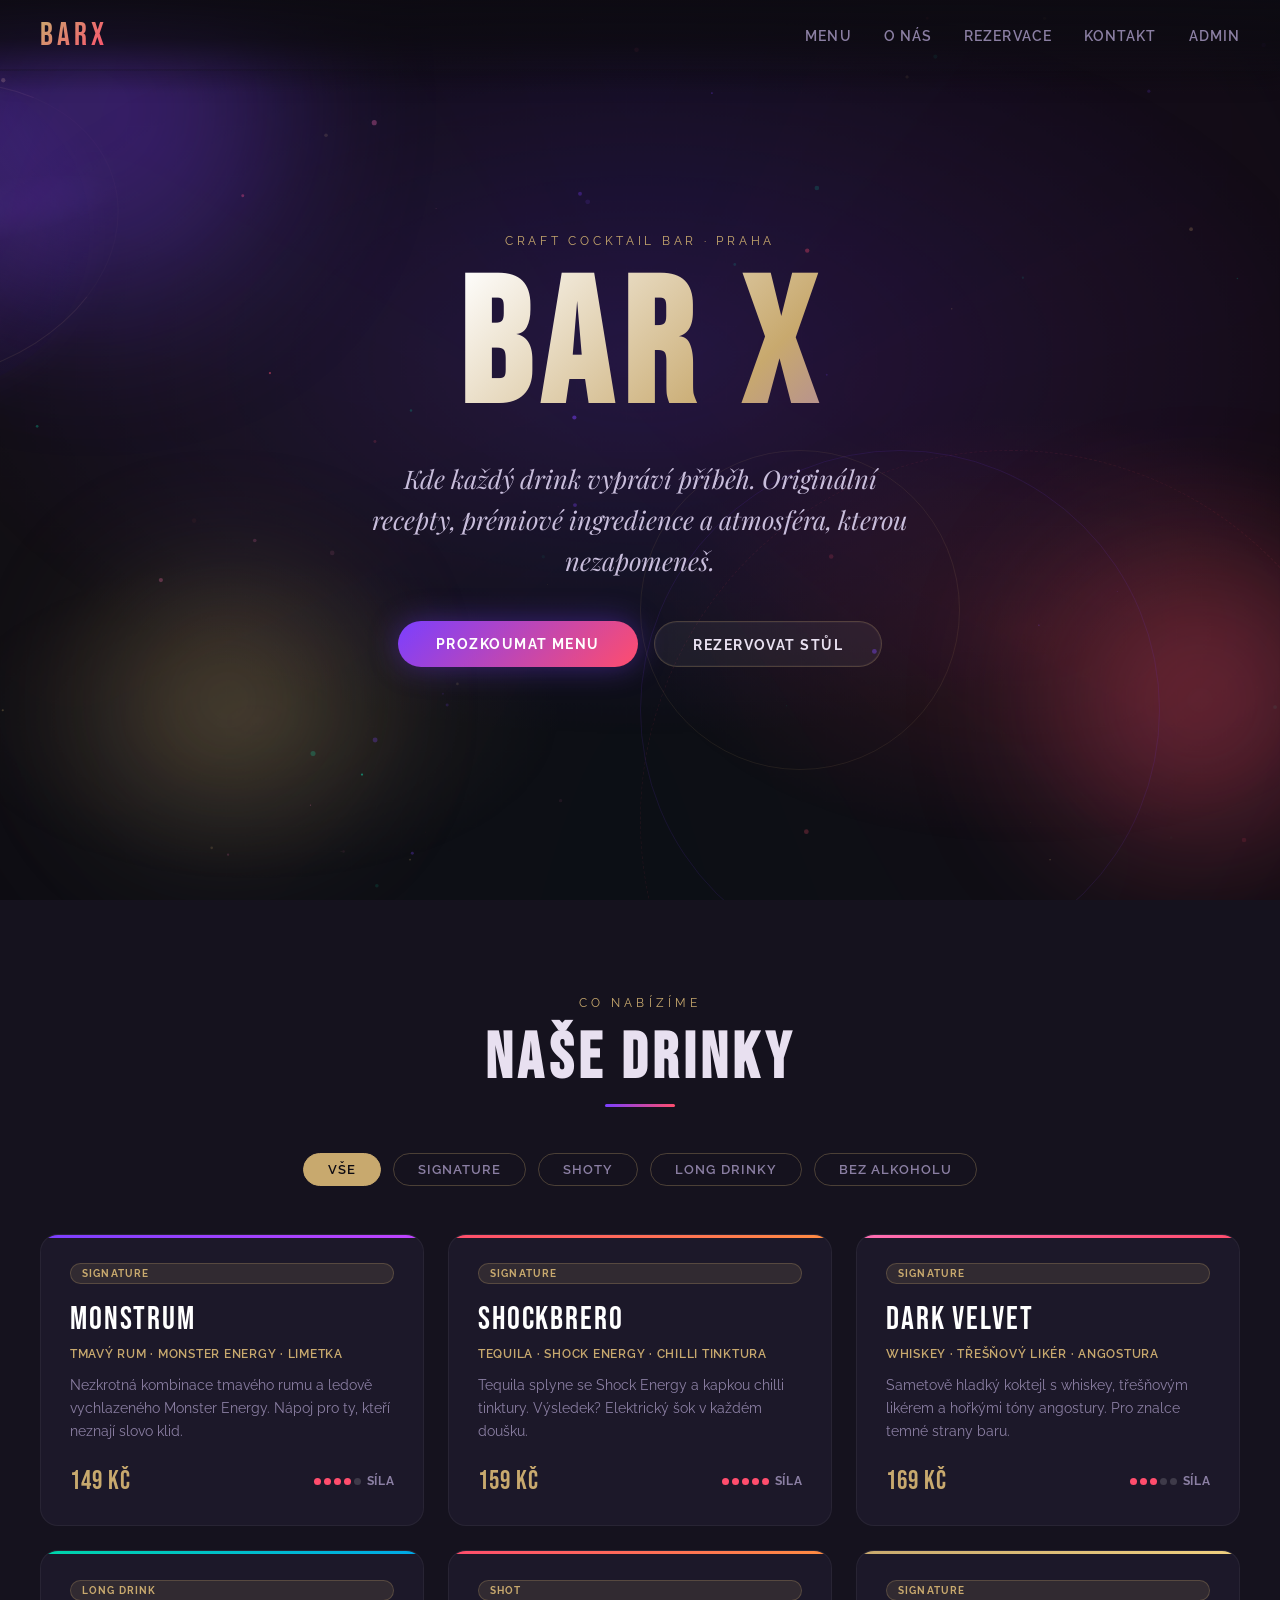
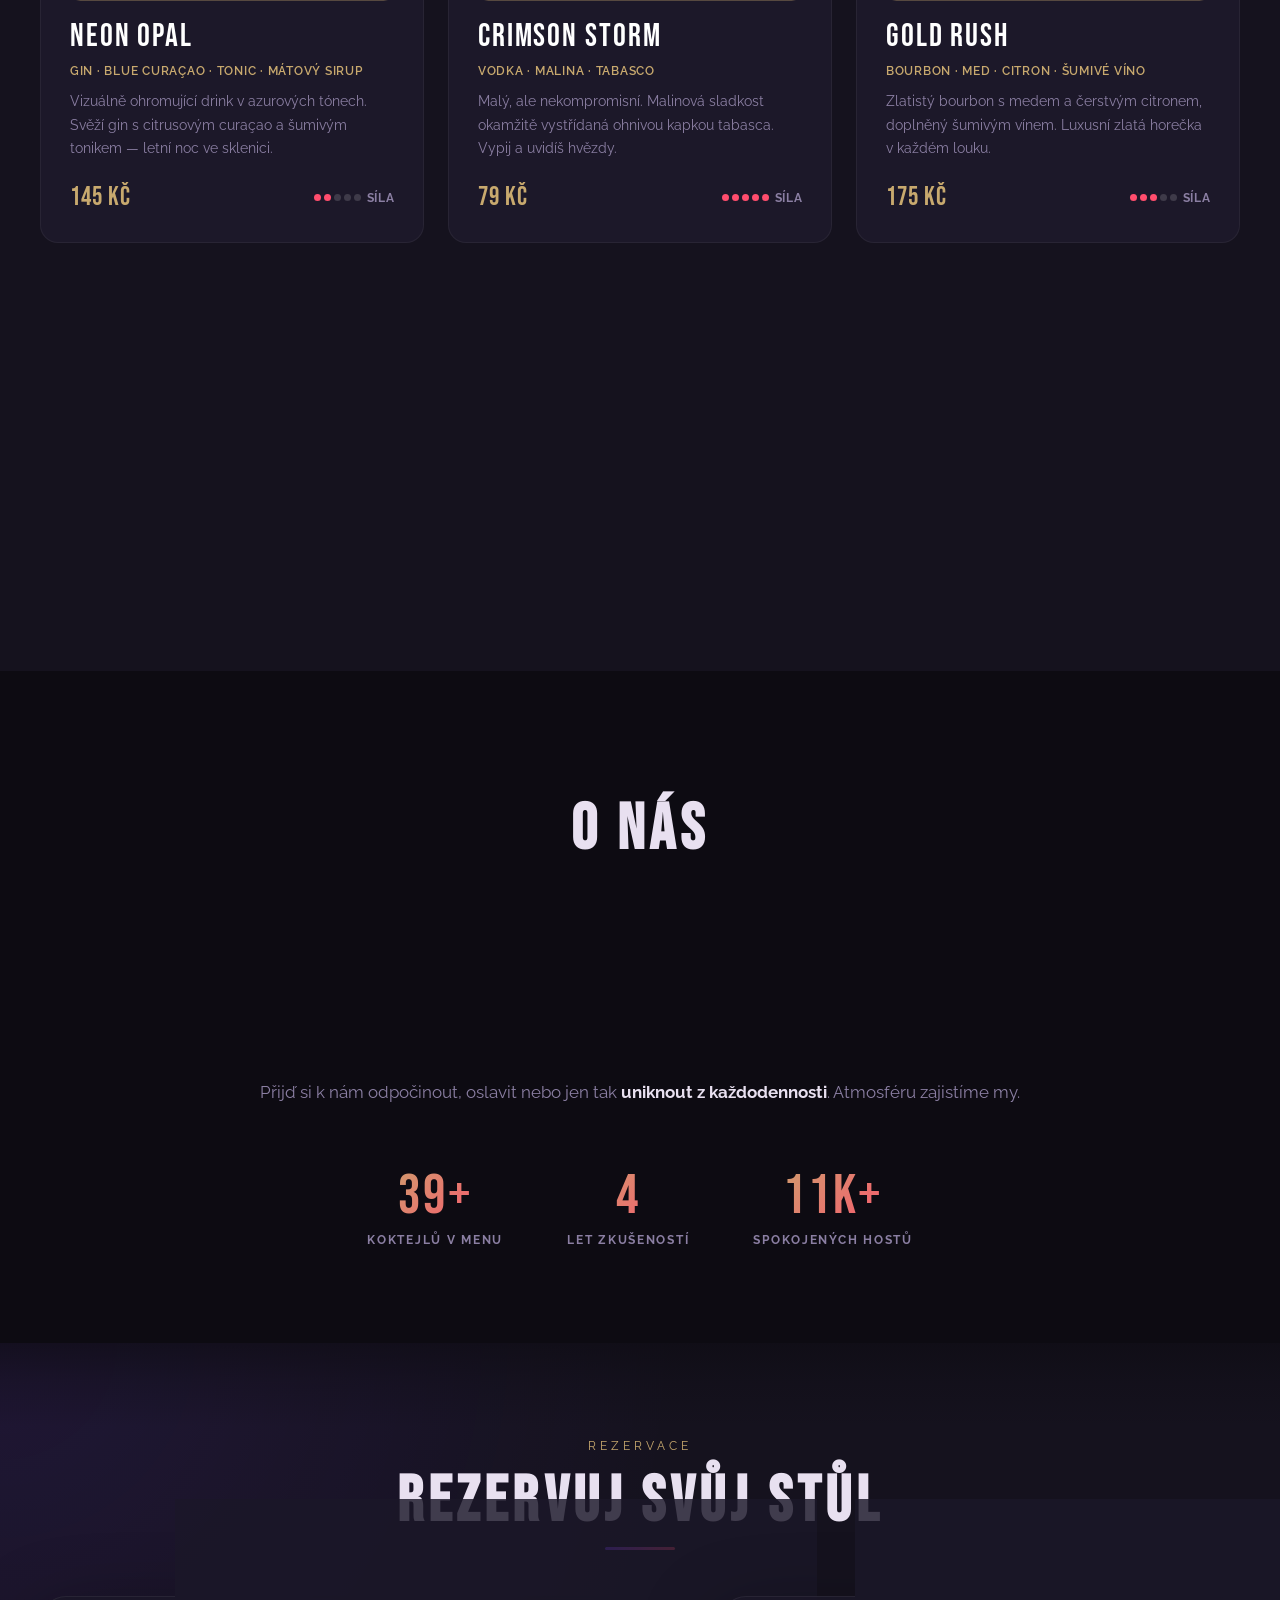
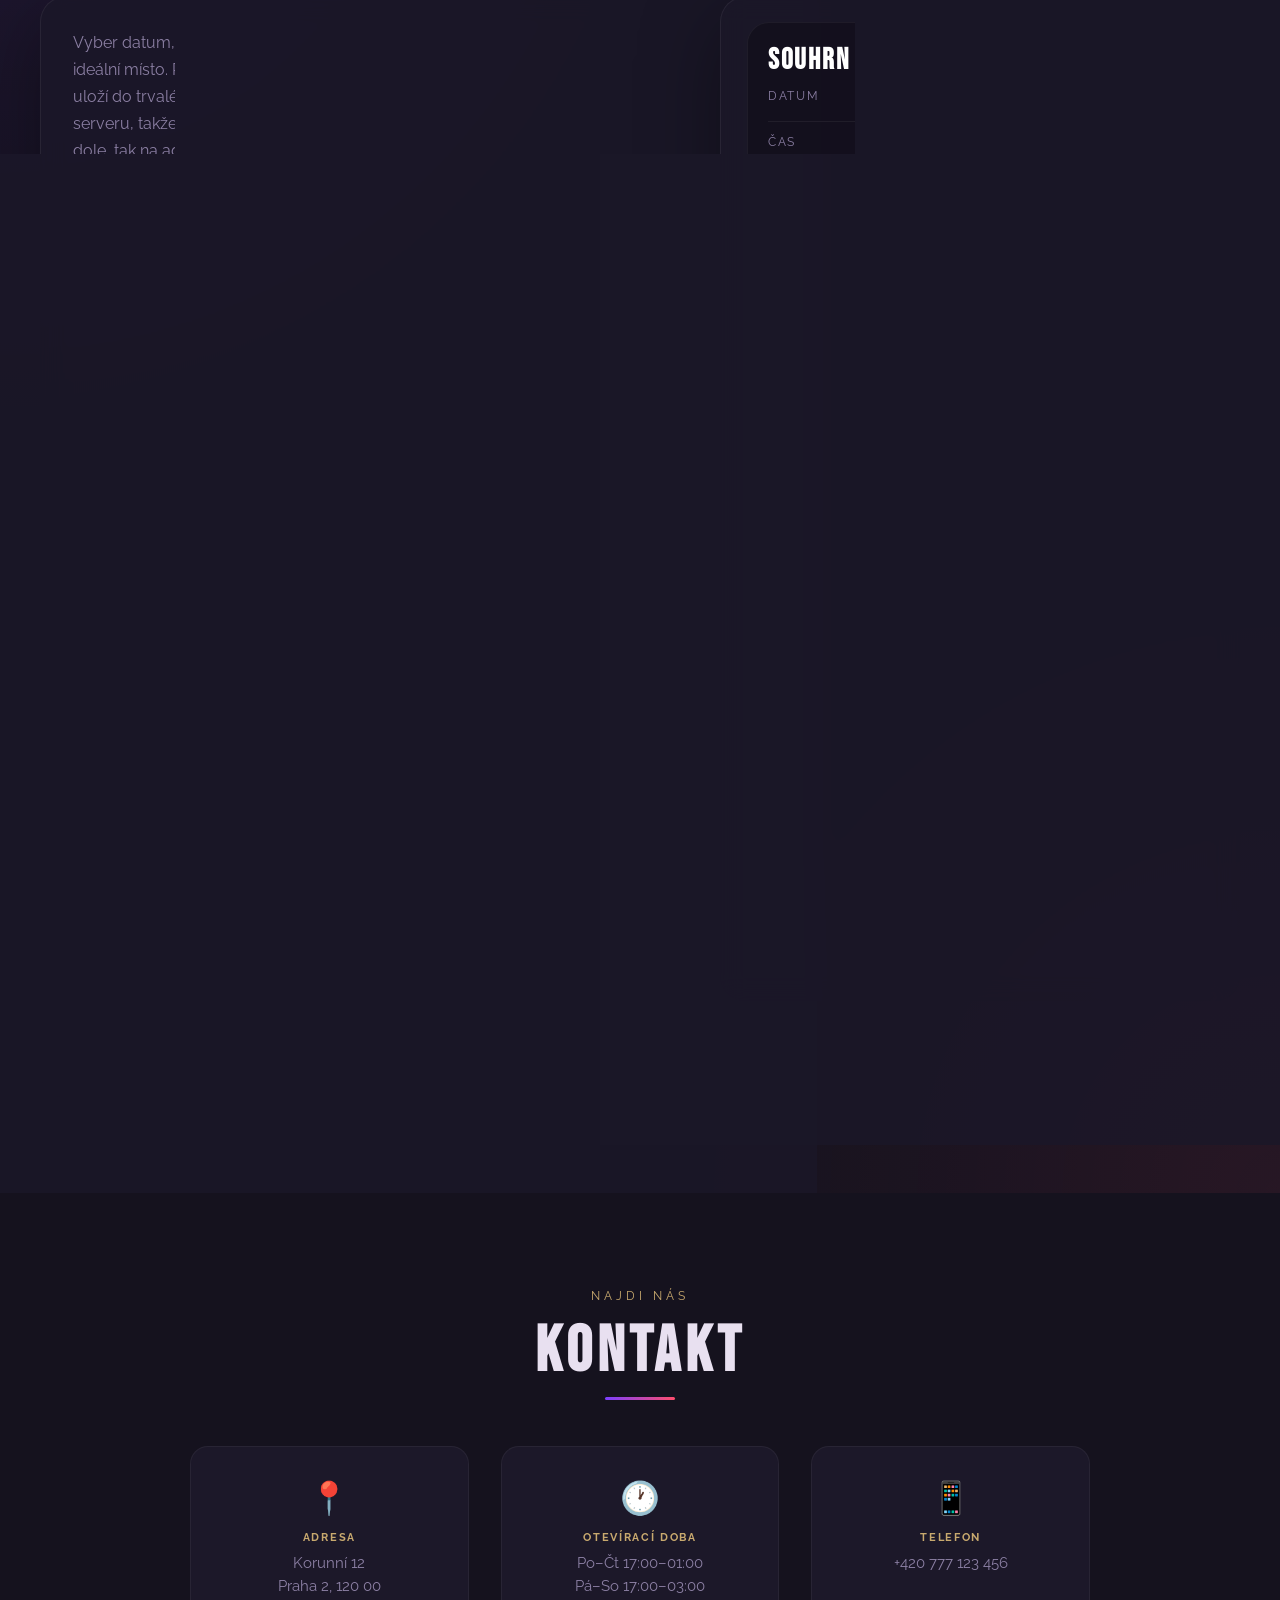
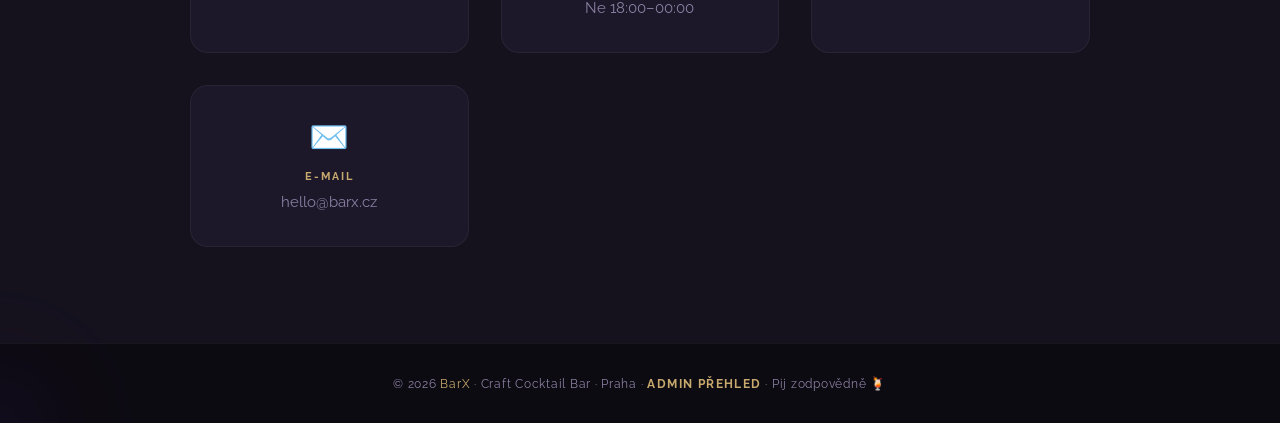
==== commit d971dcf2: "Enhance admin and public website functionality; add comments and improve code organization" ====
--- a/index.html
+++ b/index.html
@@ -557,7 +557,13 @@
   <div id="cursor-glow"></div>
 
   <script>
+    // ===== BarX Public Website =====
+    // Drink menu, drink modals, a rezervační systém
+
+    // API konfigurace
     const API_BASE = '/api/reservations';
+
+    // Dostupné stoly s místnosti
     const TABLES = [
       { id: 'bar-2', name: 'Bar 02', zone: 'Barový pult', seats: 2 },
       { id: 'window-4', name: 'Window 04', zone: 'U okna', seats: 4 },
@@ -565,6 +571,7 @@
       { id: 'booth-6', name: 'Booth 06', zone: 'Polouzavřený box', seats: 6 },
       { id: 'vip-8', name: 'VIP 08', zone: 'Zadní salonek', seats: 8 }
     ];
+    // Vtipné omluvy za pozdní příchod (náhodně vybéráno)
     const FUNNY_EXCUSES = [
       'Zdržel mě tygr v metru.',
       'Řidič tramvaje čekal, až dopije espresso.',
@@ -575,17 +582,25 @@
       'Navigace mě poslala přes tajnou únikovou chodbu.',
       'Uvízl jsem ve frontě na poslední trdelník ve městě.'
     ];
-    const DISCOUNT_TRIGGER_VIBE = 9;
+    // ===== CONSTANTS =====
+    // Konfigurace vibe systému a cen
+    const DISCOUNT_TRIGGER_VIBE = 9;          // Vibe 9+ záská 10% slevu
     const DISCOUNT_NOTE_LINE = 'VIP VIBE BONUS: 10% sleva na celou útratu.';
-    const BASE_SPEND_PER_GUEST = 520;
-    const VIBE_SPEND_STEP = 0.08;
-
+    const BASE_SPEND_PER_GUEST = 520;          // Základ pro odhad ceny
+    const VIBE_SPEND_STEP = 0.08;             // Nárůst ceny za bod vibe
+
+    // ===== DOM REFERENCES =====
+    // Odkazy na všechny klíčové DOM prvky
     const cursorGlow = document.getElementById('cursor-glow');
     const canvas = document.getElementById('hero-canvas');
     const ctx = canvas.getContext('2d');
     const COLORS = ['rgba(123,63,255,', 'rgba(255,77,109,', 'rgba(200,169,110,', 'rgba(0,212,170,', 'rgba(255,110,180,'];
+    // Klíčové DOM prvky pro menu a karty
     const menuTabs = document.querySelectorAll('.tab-btn');
     const drinkCards = document.querySelectorAll('.drink-card[data-category]');
+
+    // ===== DRINK MODAL ELEMENTS =====
+    // Prvky modalu pro details napójů
     const drinkModal = document.getElementById('drinkModal');
     const drinkModalClose = document.getElementById('drinkModalClose');
     const drinkModalTitle = document.getElementById('drinkModalTitle');
@@ -596,6 +611,8 @@
     const drinkModalIngredients = document.getElementById('drinkModalIngredients');
     const drinkModalVisual = document.getElementById('drinkModalVisual');
     const drinkModalGlyph = document.getElementById('drinkModalGlyph');
+    // ===== FORM ELEMENTS =====
+    // Prvky rezervačního formuláře
     const reservationForm = document.getElementById('reservationForm');
     const guestNameInput = document.getElementById('guestName');
     const guestPhoneInput = document.getElementById('guestPhone');
@@ -633,6 +650,8 @@
     const slotError = document.getElementById('slotError');
     const tableError = document.getElementById('tableError');
 
+    // ===== STATE =====
+    // Globální stav aplikáce
     const state = {
       selectedSlot: '',
       selectedTable: '',
@@ -640,6 +659,8 @@
       reservations: []
     };
 
+    // ===== DRINK DATA =====
+    // Mapa názvu piti na visulní prvky (barvy, glyfy)
     const DRINK_VISUALS = {
       'MonstRum': { tones: ['#2f1225', '#1f9a6f', '#94f240'], glyph: '🐉' },
       'Shockbrero': { tones: ['#ff7a00', '#ffd36a', '#ff2f55'], glyph: '⚡' },
@@ -651,6 +672,10 @@
       'Violet Ice': { tones: ['#6d28d9', '#a855f7', '#f472b6'], glyph: '❄️' },
       'Smoke Signal': { tones: ['#374151', '#6b7280', '#98e2d2'], glyph: '💨' }
     };
+    // Detail informace pro každý drink (popis, ingredience, cena, síla)
+    // Fallback data pro modal, pokud nejsou dostupné z HTML
+    // Detail informace pro každý drink (popis, ingredience, cena, síla)
+    // Fallback data pro modal, pokud nejsou dostupné z HTML
     const DRINK_DETAILS = {
       'MonstRum': {
         badge: 'Signature',
@@ -717,7 +742,9 @@
       }
     };
 
+    // Formátuje číselné označení síly nápo je na české etikety (0/5 - 5/5)
     function strengthLabel(level) {
+      // Formátuje číselné označení síly nápoje na české etikety (0/5 - 5/5)
       if (level <= 0) return '0/5 · Bez alkoholu';
       if (level <= 2) return level + '/5 · Jemná';
       if (level === 3) return level + '/5 · Střední';
@@ -725,7 +752,9 @@
       return level + '/5 · Velmi silná';
     }
 
+    // Nastaví barvy a glyf modalu podle názvu nápo je
     function setDrinkVisual(name) {
+      // Nastaví barvy a glyf modalu podle názvu nápoje
       const visual = DRINK_VISUALS[name] || { tones: ['#7b3fff', '#ff4d6d', '#c8a96e'], glyph: '🍸' };
       drinkModalVisual.style.setProperty('--drink-tone-1', visual.tones[0]);
       drinkModalVisual.style.setProperty('--drink-tone-2', visual.tones[1]);
@@ -733,6 +762,10 @@
       drinkModalGlyph.textContent = visual.glyph;
     }
 
+    // ===== DRINK MODAL MANAGEMENT =====
+    // Otevře modal s detaily nápo je (s fallback daty z DRINK_DETAILS)
+    // ===== DRINK MODAL MANAGEMENT =====
+    // Otevře modal s detaily nápoje (s fallback daty z DRINK_DETAILS)
     function openDrinkModal(card) {
       const name = card.querySelector('.drink-name')?.textContent.trim() || 'Drink';
       const details = DRINK_DETAILS[name] || {};
@@ -761,13 +794,19 @@
       drinkModalClose.focus();
     }
 
+    // Zavře modal
     function closeDrinkModal() {
+      // Zavře modal
       drinkModal.classList.remove('is-open');
       drinkModal.setAttribute('aria-hidden', 'true');
       document.body.classList.remove('modal-open');
     }
 
+    // ===== API & DATA LOADING =====
+    // API wrapper - vrací parsed JSON nebo vyhodí chybu
+    // ===== API & DATA LOADING =====
     async function apiRequest(url, options = {}) {
+      // API wrapper - vrací parsed JSON nebo vyhází chybu
       const response = await fetch(url, {
         headers: {
           'Content-Type': 'application/json',
@@ -784,17 +823,25 @@
       return payload;
     }
 
+    // Načte všechny rezervace ze serveru
     async function loadReservations() {
+      // Načte všechny rezervace ze serveru
       const payload = await apiRequest(API_BASE);
       state.reservations = payload.reservations || [];
     }
 
+    // Zobrazuje zprávu o stavu výsledku (chyba, úspěch)
     function setStatus(message, type = '') {
+      // Zobrazuje zprávu o stavu výsledku (chyba, úspěch)
       reservationStatus.textContent = message;
       reservationStatus.className = type ? 'reservation-status ' + type : 'reservation-status';
     }
 
+    // ===== DATE & TIME UTILITIES =====
+    // Nastaví minimální datum na zítra
+    // ===== DATE & TIME UTILITIES =====
     function setMinDate() {
+      // Nastaví minimální datum na zítra
       const today = new Date();
       today.setHours(0, 0, 0, 0);
       reservationDateInput.min = today.toISOString().split('T')[0];
@@ -805,7 +852,9 @@
       }
     }
 
+    // Formátuje datum pro zobrazení
     function formatDate(dateValue) {
+      // Formátuje datum pro zobrazení
       if (!dateValue) return 'Vyber datum';
       return new Intl.DateTimeFormat('cs-CZ', {
         weekday: 'long',
@@ -814,7 +863,9 @@
       }).format(new Date(dateValue + 'T12:00:00'));
     }
 
+    // Vrátí otevící dobu pro daný den (v závislosti na dni týdníku)
     function getOpeningHours(dateValue) {
+      // Vrací otviracích dobu pro daný den (v závislosti na dni týdne)
       const date = new Date(dateValue + 'T12:00:00');
       const day = date.getDay();
       if (day === 0) return { start: 18, end: 24, label: 'Neděle 18:00-00:00' };
@@ -822,12 +873,16 @@
       return { start: 17, end: 25, label: 'Po-Čt 17:00-01:00' };
     }
 
+    // Formátuje čás (hodinu) na HH:00 formát
     function formatHour(hour) {
+      // Formátuje čas (hodinu) na HH:00 formát
       const normalized = ((hour % 24) + 24) % 24;
       return String(normalized).padStart(2, '0') + ':00';
     }
 
+    // Generuje dostupné sloty (časové intervaly) pro dané datum
     function getSlotsForDate(dateValue) {
+      // Generuje dostupné sloty (časové intervaly) pro dané datum
       if (!dateValue) return [];
       const hours = getOpeningHours(dateValue);
       const slots = [];
@@ -837,15 +892,23 @@
       return slots;
     }
 
+    // ===== RESERVATION AVAILABILITY =====
+    // Kontroluje, zda je stůl v daném čase už zarezervován
+    // ===== RESERVATION AVAILABILITY =====
     function isReserved(dateValue, slotValue, tableId) {
+      // Kontroluje, zda je stůl v daném čase již zarezervován
       return state.reservations.some(item => item.date === dateValue && item.slot === slotValue && item.tableId === tableId);
     }
 
+    // Vrátí vybraný stůl z TABLES pole
     function getSelectedTable() {
+      // Vrací vybraný stůl z TABLES pole
       return TABLES.find(table => table.id === state.selectedTable);
     }
 
+    // Formátuje cenu na český formát (CZK)
     function formatCurrency(amount) {
+      // Formátuje cenu na český formát (CZK)
       return new Intl.NumberFormat('cs-CZ', {
         style: 'currency',
         currency: 'CZK',
@@ -853,39 +916,54 @@
       }).format(Math.max(0, Math.round(amount || 0)));
     }
 
+    // ===== FORM VALIDATION =====
+    // Nastaví chybovou zprávu a vizuálně označí pole
+    // ===== FORM VALIDATION =====
     function setFieldError(input, errorEl, message) {
+      // Nastaví chybovou zprávu a vizuálně označí pole
       const field = input.closest('.field');
       if (field) field.classList.add('has-error');
       input.setAttribute('aria-invalid', 'true');
       errorEl.textContent = message;
     }
 
+    // Vymaže chybovou zprávu z pole
     function clearFieldError(input, errorEl) {
+      // Vymaže chybovou zprávu z pole
       const field = input.closest('.field');
       if (field) field.classList.remove('has-error');
       input.removeAttribute('aria-invalid');
       errorEl.textContent = '';
     }
 
+    // Vymaže chybovou zprávu z bloku (slot/table)
     function clearBlockError(blockEl, errorEl) {
+      // Vymaže chybovou zprávu z bloku (slot/table)
       blockEl.classList.remove('has-error');
       errorEl.textContent = '';
     }
 
+    // Nastaví chybovou zprávu na blok
     function setBlockError(blockEl, errorEl, message) {
+      // Nastaví chybovou zprávu na blok
       blockEl.classList.add('has-error');
       errorEl.textContent = message;
     }
 
+    // Validační funkce pro e-mail a telefon
     function isValidEmail(value) {
+      // Validační funkce pro e-mail
       return /^[^\s@]+@[^\s@]+\.[^\s@]+$/.test(value);
     }
 
     function isValidPhone(value) {
+      // Validační funkce pro telefon
       return /^[+\d][\d\s]{7,}$/.test(value);
     }
 
+    // Vymaže všechny chybové zprávy z formuláře
     function clearValidation() {
+      // Vymaže všechny chybové zprávy z formuláře
       clearFieldError(guestNameInput, guestNameError);
       clearFieldError(guestPhoneInput, guestPhoneError);
       clearFieldError(guestEmailInput, guestEmailError);
@@ -895,7 +973,9 @@
       clearBlockError(document.querySelector('.table-block'), tableError);
     }
 
+    // Ověří celý formulář - kontaktní údaje, datum, tabulka
     function validateReservationForm({ name, phone, email, guests, dateValue, table }) {
+      // Ověří celý formulář - kontaktní údaje, datum, tabulka
       clearValidation();
       let firstInvalid = null;
 
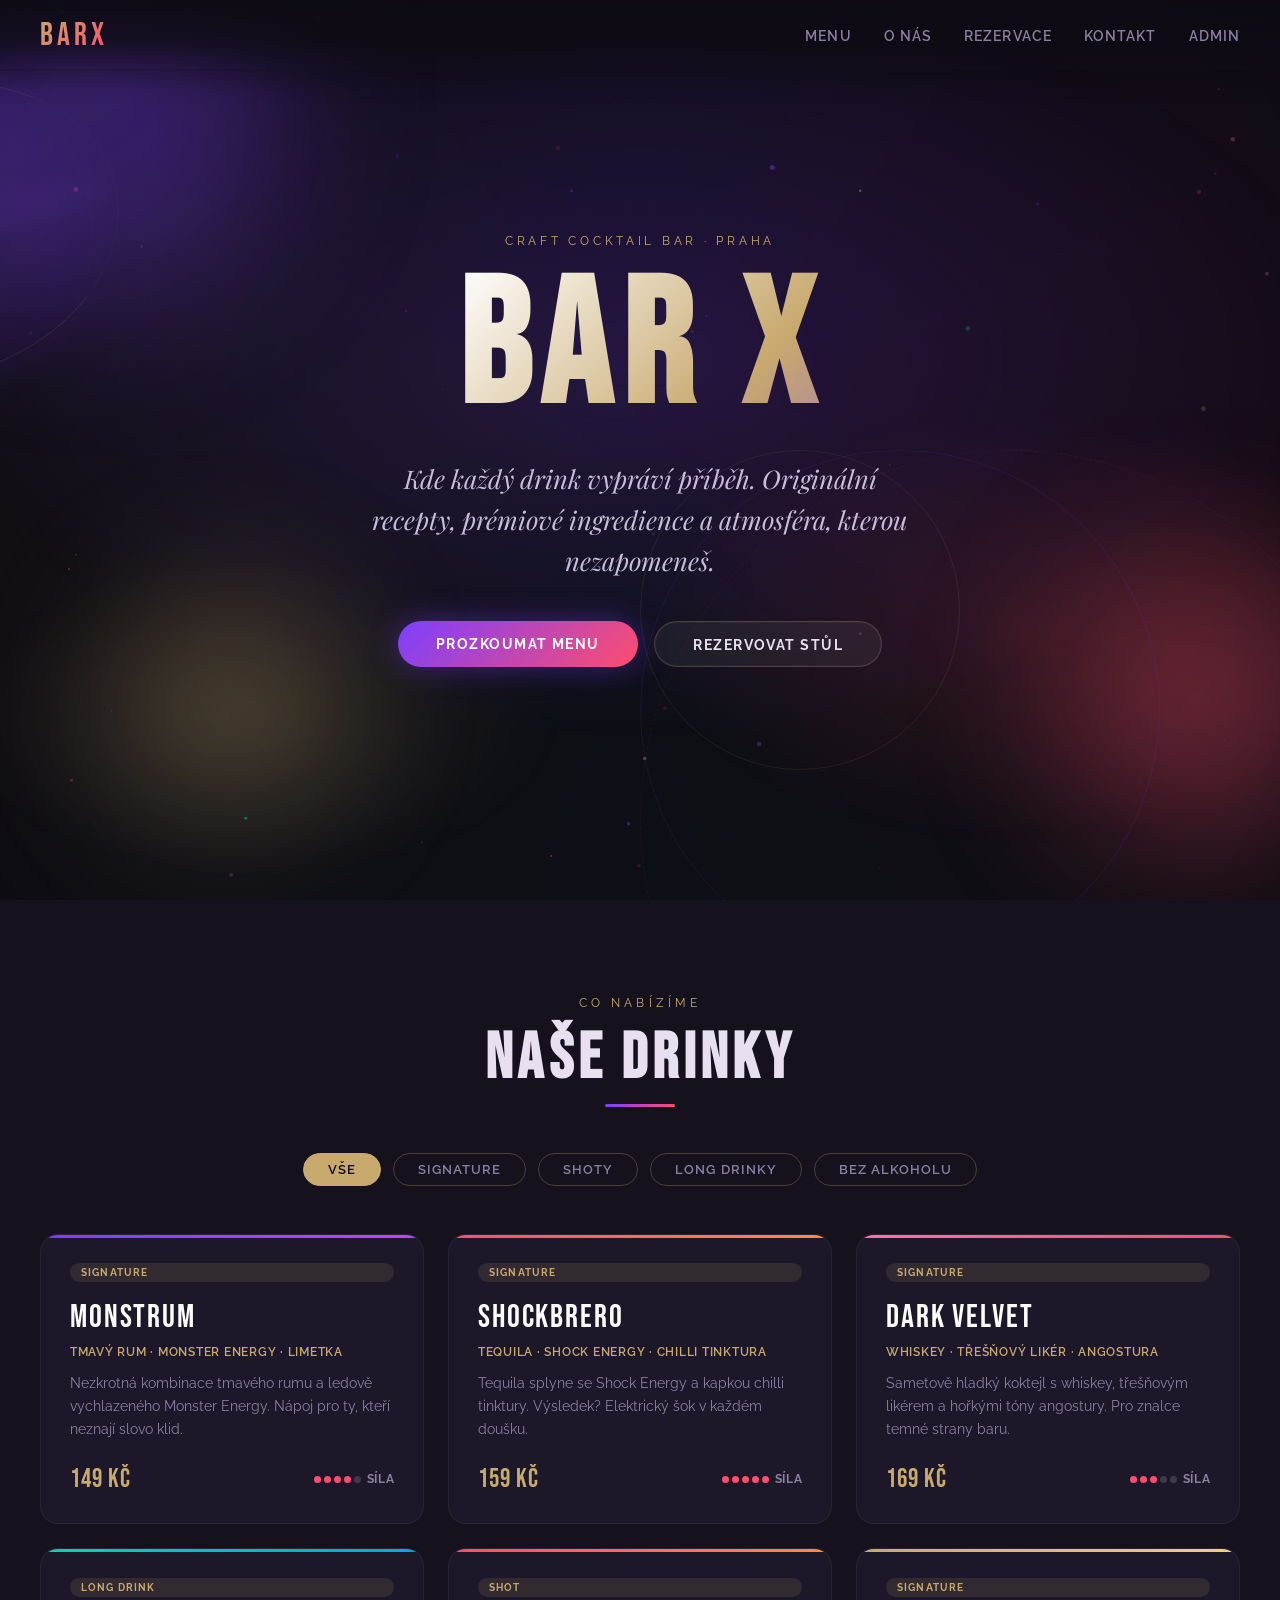
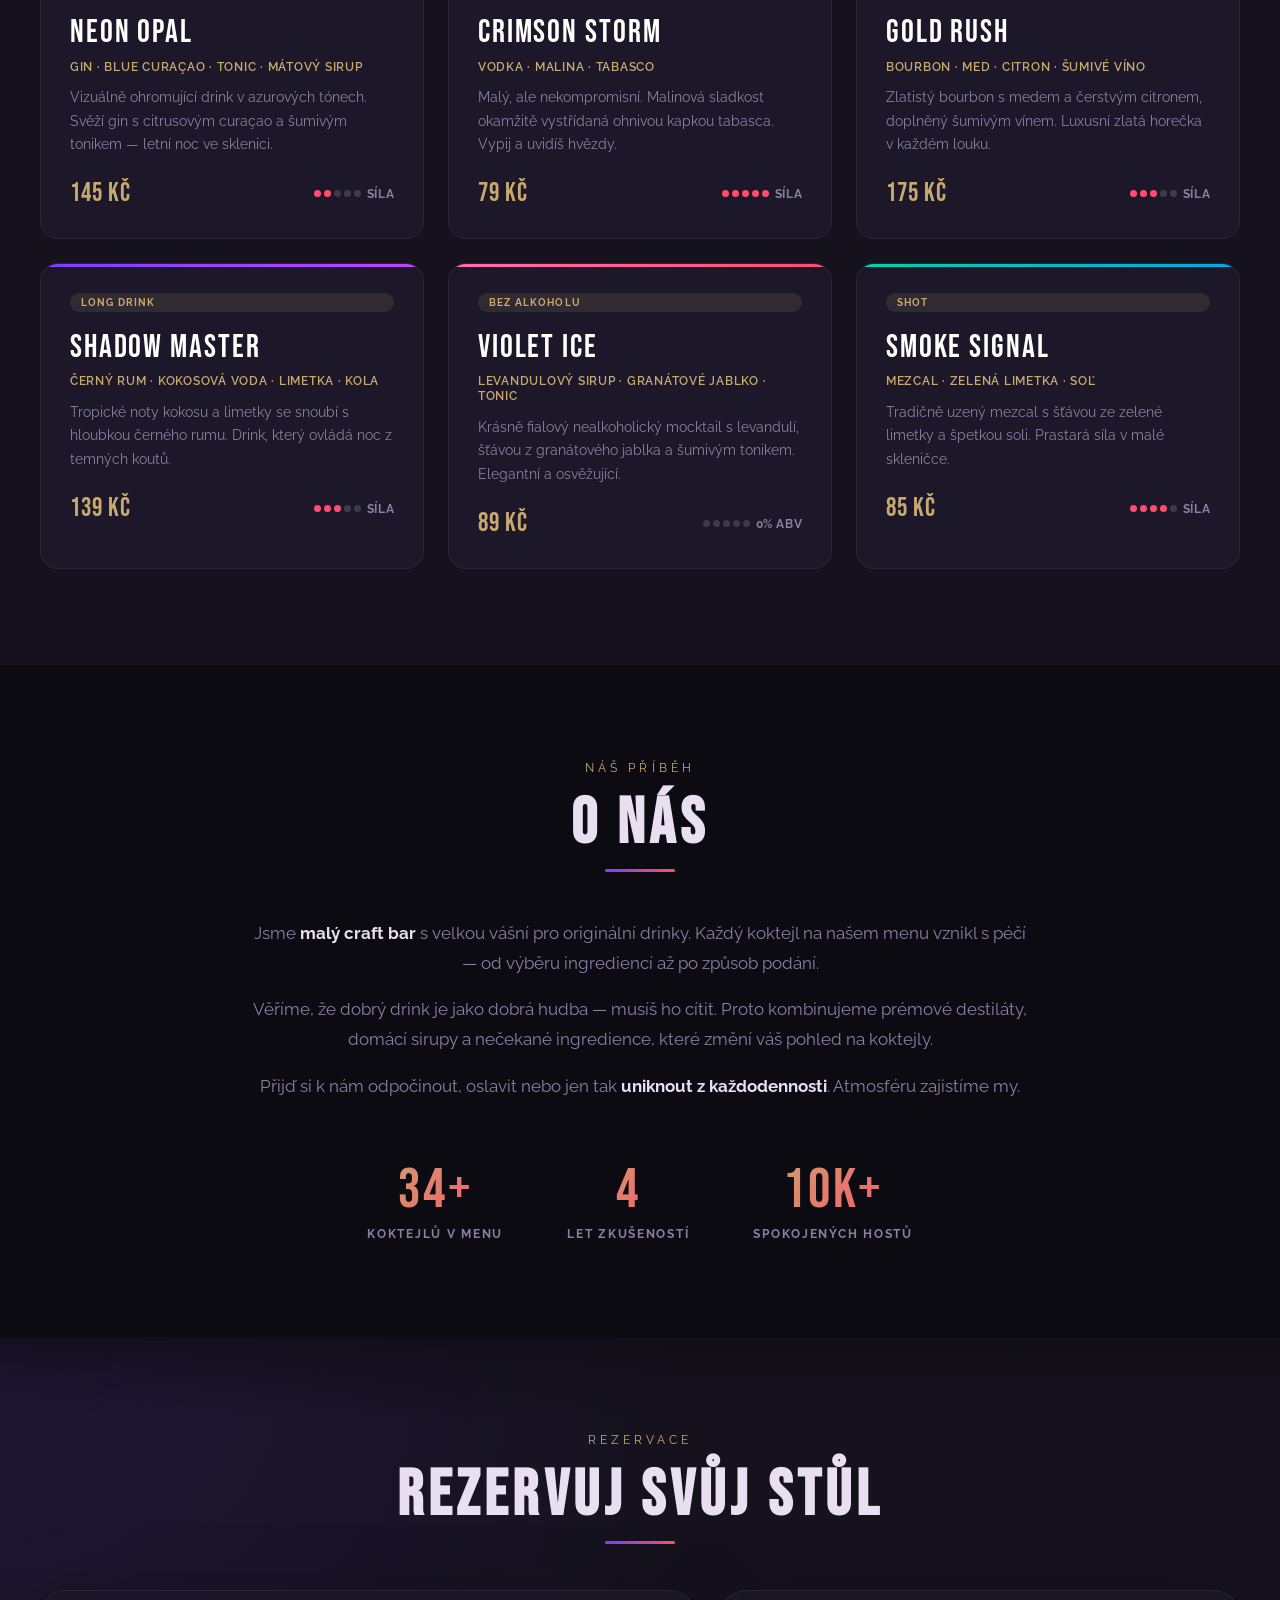
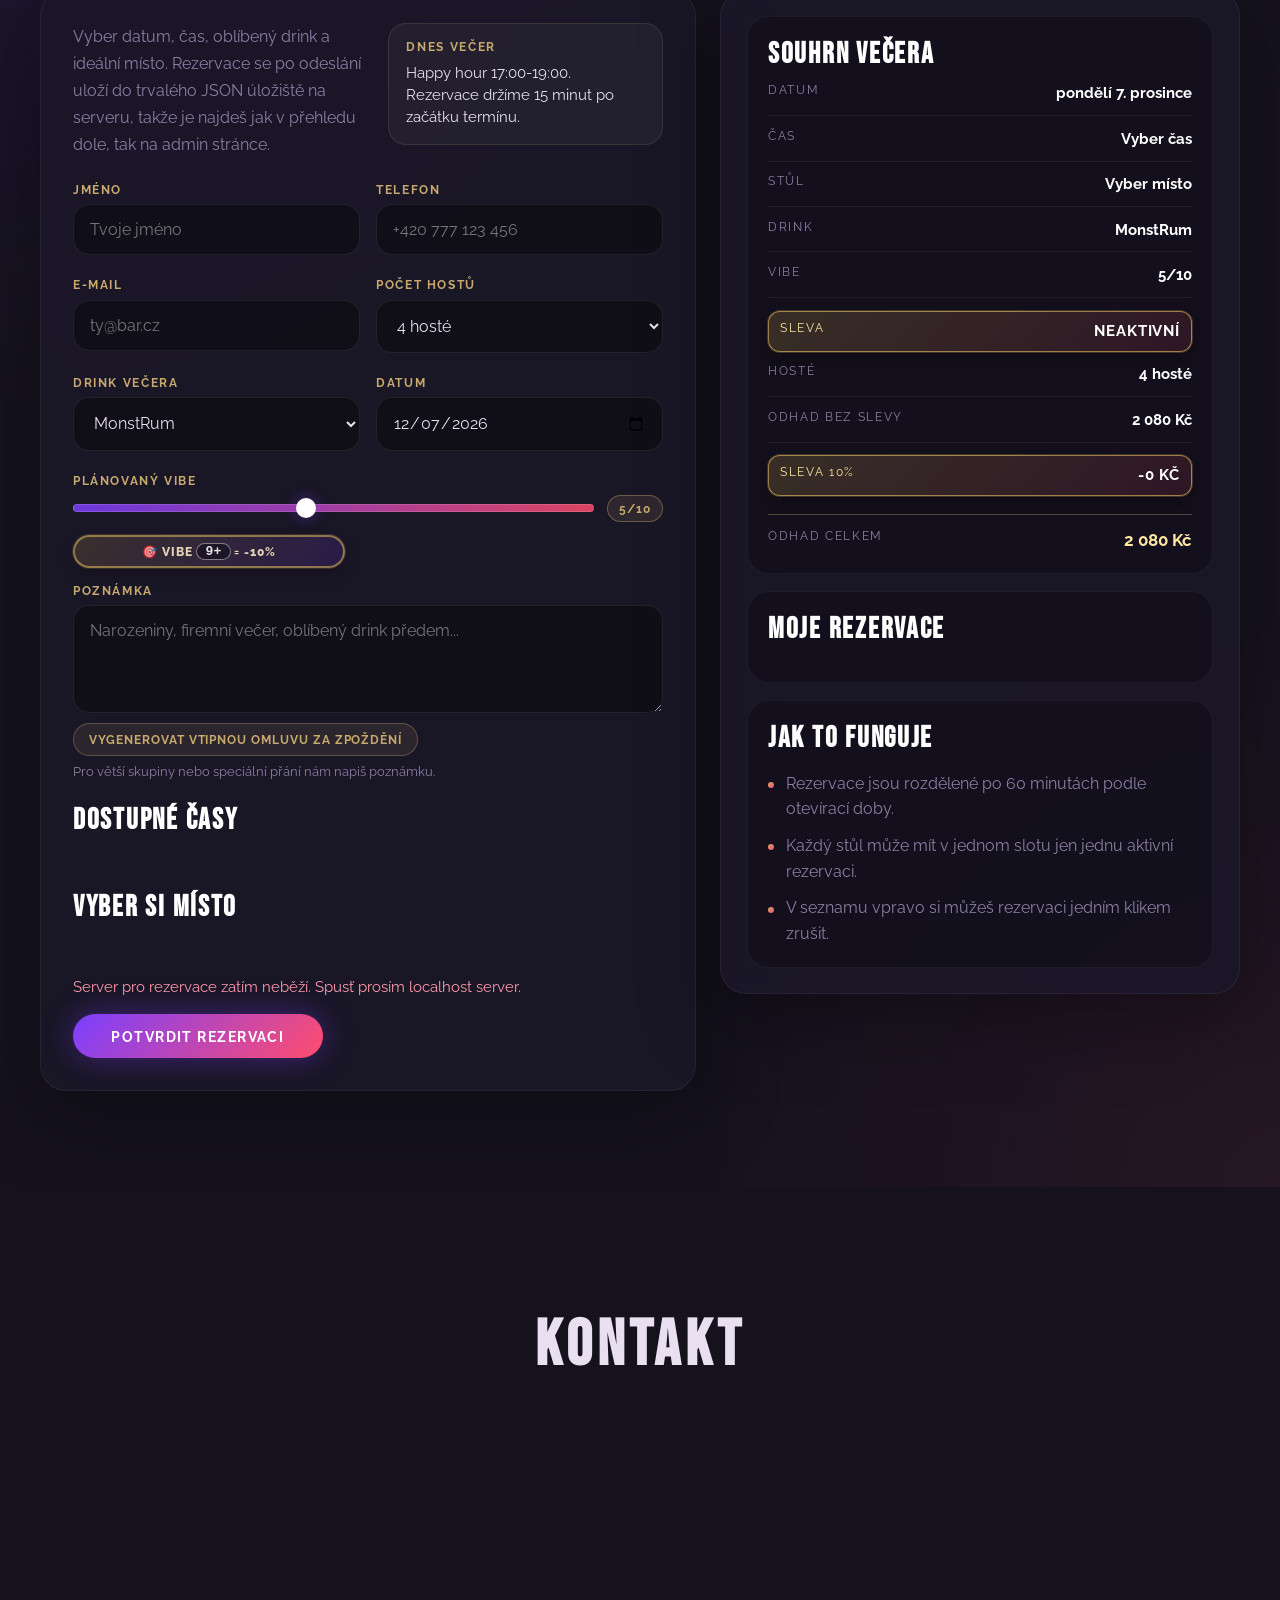
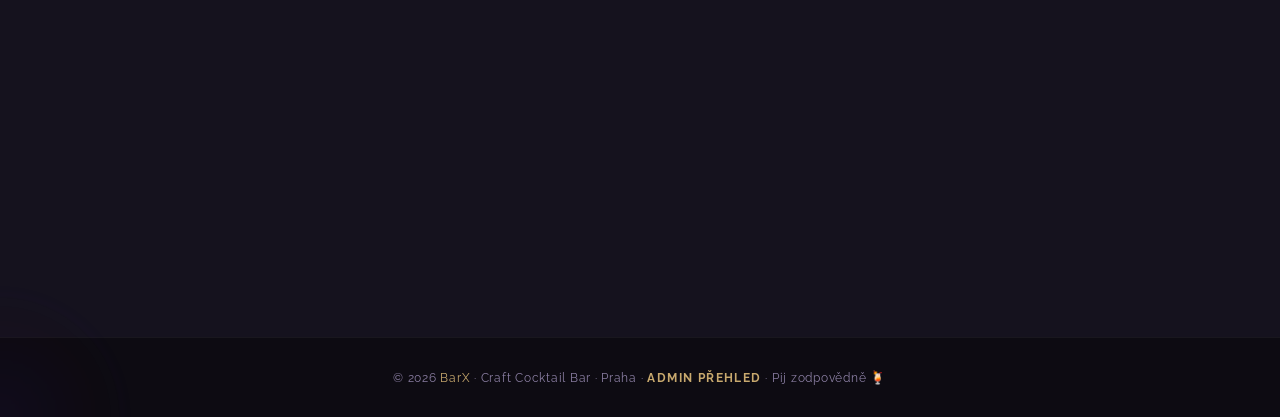
==== commit 779c5bb4: "Enhance drink modal functionality; add slider for drink strength and improve styling" ====
--- a/index.html
+++ b/index.html
@@ -50,6 +50,11 @@
           "opens": "18:00",
           "closes": "00:00"
         }
+          // Slider event listener pro aktualizaci textu síly
+          drinkStrengthSlider.addEventListener('input', function() {
+            drinkModalStrength.textContent = strengthLabel(Number(this.value));
+          });
+
       ],
       "sameAs": [
         "https://instagram.com/barx",
@@ -541,7 +546,11 @@
         <div id="drinkModalBadge" class="drink-modal-badge">Signature</div>
         <h3 id="drinkModalTitle"></h3>
         <p id="drinkModalDesc" class="drink-modal-desc"></p>
-        <p class="drink-modal-meta-row"><strong>Síla:</strong> <span id="drinkModalStrength"></span></p>
+        <div class="drink-modal-strength-container">
+          <label for="drinkStrengthSlider"><strong>Síla:</strong></label>
+          <input type="range" id="drinkStrengthSlider" class="drink-strength-slider" min="1" max="5" value="3" disabled>
+          <span id="drinkModalStrength" class="strength-value"></span>
+        </div>
         <p class="drink-modal-meta-row"><strong>Cena:</strong> <span id="drinkModalPrice"></span></p>
         <div id="drinkModalIngredients" class="drink-modal-ingredients"></div>
       </div>
@@ -611,6 +620,7 @@
     const drinkModalIngredients = document.getElementById('drinkModalIngredients');
     const drinkModalVisual = document.getElementById('drinkModalVisual');
     const drinkModalGlyph = document.getElementById('drinkModalGlyph');
+      const drinkStrengthSlider = document.getElementById('drinkStrengthSlider');
     // ===== FORM ELEMENTS =====
     // Prvky rezervačního formuláře
     const reservationForm = document.getElementById('reservationForm');
@@ -783,6 +793,7 @@
       drinkModalTitle.textContent = name;
       drinkModalBadge.textContent = badge;
       drinkModalDesc.textContent = description;
+      drinkStrengthSlider.value = strengthDots;
       drinkModalStrength.textContent = strengthLabel(strengthDots);
       drinkModalPrice.textContent = price;
       drinkModalIngredients.innerHTML = ingredients.map(item => '<span class="ingredient-chip">' + item + '</span>').join('');
@@ -1411,37 +1422,45 @@
 
     reservationForm.addEventListener('submit', async event => {
       event.preventDefault();
-      const guests = Number(guestCountInput.value);
-      const name = document.getElementById('guestName').value.trim();
-      const phone = document.getElementById('guestPhone').value.trim();
-      const email = document.getElementById('guestEmail').value.trim();
-      const note = reservationNoteInput.value.trim();
-      const drink = reservationDrinkInput.value.trim();
-      const vibe = Number(plannedVibeInput.value || 5);
-      const hasDiscount = vibe >= DISCOUNT_TRIGGER_VIBE;
-      const noteWithDiscount = hasDiscount
-        ? (note.includes(DISCOUNT_NOTE_LINE) ? note : (note ? note + '\n' + DISCOUNT_NOTE_LINE : DISCOUNT_NOTE_LINE))
-        : note;
-      const dateValue = reservationDateInput.value;
-      const table = getSelectedTable();
-
-      if (!validateReservationForm({ name, phone, email, guests, dateValue, table })) {
-        setStatus('Prosím oprav označená pole a zkus to znovu.', 'error');
-        return;
-      }
-      if (table.seats < guests) {
-        setBlockError(document.querySelector('.table-block'), tableError, 'Vybraný stůl je pro zadaný počet hostů příliš malý.');
-        setStatus('Vybraný stůl je pro zadaný počet hostů příliš malý.', 'error');
-        return;
-      }
-      if (isReserved(dateValue, state.selectedSlot, state.selectedTable)) {
-        setBlockError(document.querySelector('.table-block'), tableError, 'Tenhle stůl je v daném čase už obsazený.');
-        setStatus('Tenhle stůl je v daném čase už obsazený. Vyber jiný slot nebo místo.', 'error');
-        refreshReservationUI();
-        return;
-      }
-
+      
+      // Loading state
+      const submitBtn = reservationForm.querySelector('button[type="submit"]');
+      const originalText = submitBtn.textContent;
+      const originalDisabled = submitBtn.disabled;
+      submitBtn.disabled = true;
+      submitBtn.textContent = 'Odesílám...';
+      
       try {
+        const guests = Number(guestCountInput.value);
+        const name = document.getElementById('guestName').value.trim();
+        const phone = document.getElementById('guestPhone').value.trim();
+        const email = document.getElementById('guestEmail').value.trim();
+        const note = reservationNoteInput.value.trim();
+        const drink = reservationDrinkInput.value.trim();
+        const vibe = Number(plannedVibeInput.value || 5);
+        const hasDiscount = vibe >= DISCOUNT_TRIGGER_VIBE;
+        const noteWithDiscount = hasDiscount
+          ? (note.includes(DISCOUNT_NOTE_LINE) ? note : (note ? note + '\n' + DISCOUNT_NOTE_LINE : DISCOUNT_NOTE_LINE))
+          : note;
+        const dateValue = reservationDateInput.value;
+        const table = getSelectedTable();
+
+        if (!validateReservationForm({ name, phone, email, guests, dateValue, table })) {
+          setStatus('Prosím oprav označená pole a zkus to znovu.', 'error');
+          return;
+        }
+        if (table.seats < guests) {
+          setBlockError(document.querySelector('.table-block'), tableError, 'Vybraný stůl je pro zadaný počet hostů příliš malý.');
+          setStatus('Vybraný stůl je pro zadaný počet hostů příliš malý.', 'error');
+          return;
+        }
+        if (isReserved(dateValue, state.selectedSlot, state.selectedTable)) {
+          setBlockError(document.querySelector('.table-block'), tableError, 'Tenhle stůl je v daném čase už obsazený.');
+          setStatus('Tenhle stůl je v daném čase už obsazený. Vyber jiný slot nebo místo.', 'error');
+          refreshReservationUI();
+          return;
+        }
+
         await apiRequest(API_BASE, {
           method: 'POST',
           body: JSON.stringify({
@@ -1458,28 +1477,30 @@
           })
         });
         await loadReservations();
+        reservationForm.reset();
+        guestCountInput.value = '4';
+        reservationDrinkInput.value = 'MonstRum';
+        plannedVibeInput.value = '5';
+        setMinDate();
+        state.selectedSlot = '';
+        state.selectedTable = '';
+        clearValidation();
+        updateVibeUI();
+        refreshReservationUI();
+        setStatus(
+          hasDiscount
+            ? 'Rezervace byla uložená + přidal jsem poznámku o 10% slevě (vibe 9+).'
+            : 'Rezervace byla uložená do databáze. Najdeš ji v přehledu i na admin stránce.',
+          'success'
+        );
       } catch (error) {
         setStatus(error.message, 'error');
         refreshReservationUI();
-        return;
-      }
-
-      reservationForm.reset();
-      guestCountInput.value = '4';
-      reservationDrinkInput.value = 'MonstRum';
-      plannedVibeInput.value = '5';
-      setMinDate();
-      state.selectedSlot = '';
-      state.selectedTable = '';
-      clearValidation();
-      updateVibeUI();
-      refreshReservationUI();
-      setStatus(
-        hasDiscount
-          ? 'Rezervace byla uložená + přidal jsem poznámku o 10% slevě (vibe 9+).'
-          : 'Rezervace byla uložená do databáze. Najdeš ji v přehledu i na admin stránce.',
-        'success'
-      );
+      } finally {
+        // Info: Obnovení submit buttonu
+        submitBtn.disabled = originalDisabled;
+        submitBtn.textContent = originalText;
+      }
     });
 
     sizeCanvas();
@@ -1505,6 +1526,42 @@
     }
 
     closeDrinkModal();
+
+    // Focus management - Escape key pro zavření modalu
+    drinkModal.addEventListener('keydown', function(e) {
+      if (e.key === 'Escape' && drinkModal.classList.contains('is-open')) {
+        e.preventDefault();
+        closeDrinkModal();
+      }
+    });
+
+    // Tab key focus trap - cyklení fokus v modálu
+    drinkModal.addEventListener('keydown', function(e) {
+      if (e.key === 'Tab' && drinkModal.classList.contains('is-open')) {
+        // Najdi všechny focusable prvky
+        const focusableElements = drinkModal.querySelectorAll(
+          'button, [href], input, select, textarea, [tabindex]:not([tabindex="-1"])'
+        );
+        const firstElement = focusableElements[0];
+        const lastElement = focusableElements[focusableElements.length - 1];
+        const activeElement = document.activeElement;
+
+        // Shift + Tab - jdi na poslední prvek
+        if (e.shiftKey) {
+          if (activeElement === firstElement) {
+            e.preventDefault();
+            lastElement.focus();
+          }
+        } else {
+          // Tab - jdi na první prvek, pokud jsem na posledním
+          if (activeElement === lastElement) {
+            e.preventDefault();
+            firstElement.focus();
+          }
+        }
+      }
+    });
+
     initReservationSystem();
   </script>
 
--- a/styles.css
+++ b/styles.css
@@ -611,6 +611,73 @@
 .admin-page .search input:focus-visible {
   box-shadow: 0 0 0 4px rgba(123,63,255,.2), 0 0 0 6px rgba(240, 201, 134, .12);
 }
+          .drink-modal-strength-container {
+            display: flex;
+            align-items: center;
+            gap: .8rem;
+            margin: .3rem 0 .5rem;
+            padding: .5rem 0;
+            border-bottom: 1px solid rgba(255,255,255,.08);
+          }
+          .drink-modal-strength-container label {
+            color: #d7d3e8;
+            font-size: .9rem;
+            white-space: nowrap;
+            min-width: 50px;
+          }
+          .drink-strength-slider {
+            flex: 1;
+            height: 6px;
+            border-radius: 3px;
+            background: linear-gradient(to right, rgba(255,77,109,.2), rgba(123,63,255,.3), rgba(200,169,110,.3));
+            outline: none;
+            -webkit-appearance: none;
+            appearance: none;
+            cursor: pointer;
+          }
+          .drink-strength-slider::-webkit-slider-thumb {
+            -webkit-appearance: none;
+            appearance: none;
+            width: 18px;
+            height: 18px;
+            border-radius: 50%;
+            background: linear-gradient(135deg, #7b3fff, #c8a96e);
+            border: 2px solid rgba(255,255,255,.4);
+            cursor: pointer;
+            box-shadow: 0 4px 12px rgba(123,63,255,.4);
+            transition: all .2s ease;
+          }
+          .drink-strength-slider::-webkit-slider-thumb:hover {
+            width: 22px;
+            height: 22px;
+            box-shadow: 0 6px 18px rgba(123,63,255,.6);
+          }
+          .drink-strength-slider::-moz-range-thumb {
+            width: 18px;
+            height: 18px;
+            border-radius: 50%;
+            background: linear-gradient(135deg, #7b3fff, #c8a96e);
+            border: 2px solid rgba(255,255,255,.4);
+            cursor: pointer;
+            box-shadow: 0 4px 12px rgba(123,63,255,.4);
+            transition: all .2s ease;
+          }
+          .drink-strength-slider::-moz-range-thumb:hover {
+            width: 22px;
+            height: 22px;
+            box-shadow: 0 6px 18px rgba(123,63,255,.6);
+          }
+          .drink-strength-slider:disabled {
+            opacity: .7;
+            cursor: not-allowed;
+          }
+          .strength-value {
+            color: var(--accent1);
+            font-weight: 600;
+            font-size: .85rem;
+            min-width: 50px;
+            text-align: right;
+          }
       border: 1px solid rgba(200,169,110,.25);
     }
     .drink-name {
--- a/styles.css
+++ b/styles.css
@@ -611,6 +611,73 @@
 .admin-page .search input:focus-visible {
   box-shadow: 0 0 0 4px rgba(123,63,255,.2), 0 0 0 6px rgba(240, 201, 134, .12);
 }
+          .drink-modal-strength-container {
+            display: flex;
+            align-items: center;
+            gap: .8rem;
+            margin: .3rem 0 .5rem;
+            padding: .5rem 0;
+            border-bottom: 1px solid rgba(255,255,255,.08);
+          }
+          .drink-modal-strength-container label {
+            color: #d7d3e8;
+            font-size: .9rem;
+            white-space: nowrap;
+            min-width: 50px;
+          }
+          .drink-strength-slider {
+            flex: 1;
+            height: 6px;
+            border-radius: 3px;
+            background: linear-gradient(to right, rgba(255,77,109,.2), rgba(123,63,255,.3), rgba(200,169,110,.3));
+            outline: none;
+            -webkit-appearance: none;
+            appearance: none;
+            cursor: pointer;
+          }
+          .drink-strength-slider::-webkit-slider-thumb {
+            -webkit-appearance: none;
+            appearance: none;
+            width: 18px;
+            height: 18px;
+            border-radius: 50%;
+            background: linear-gradient(135deg, #7b3fff, #c8a96e);
+            border: 2px solid rgba(255,255,255,.4);
+            cursor: pointer;
+            box-shadow: 0 4px 12px rgba(123,63,255,.4);
+            transition: all .2s ease;
+          }
+          .drink-strength-slider::-webkit-slider-thumb:hover {
+            width: 22px;
+            height: 22px;
+            box-shadow: 0 6px 18px rgba(123,63,255,.6);
+          }
+          .drink-strength-slider::-moz-range-thumb {
+            width: 18px;
+            height: 18px;
+            border-radius: 50%;
+            background: linear-gradient(135deg, #7b3fff, #c8a96e);
+            border: 2px solid rgba(255,255,255,.4);
+            cursor: pointer;
+            box-shadow: 0 4px 12px rgba(123,63,255,.4);
+            transition: all .2s ease;
+          }
+          .drink-strength-slider::-moz-range-thumb:hover {
+            width: 22px;
+            height: 22px;
+            box-shadow: 0 6px 18px rgba(123,63,255,.6);
+          }
+          .drink-strength-slider:disabled {
+            opacity: .7;
+            cursor: not-allowed;
+          }
+          .strength-value {
+            color: var(--accent1);
+            font-weight: 600;
+            font-size: .85rem;
+            min-width: 50px;
+            text-align: right;
+          }
       border: 1px solid rgba(200,169,110,.25);
     }
     .drink-name {
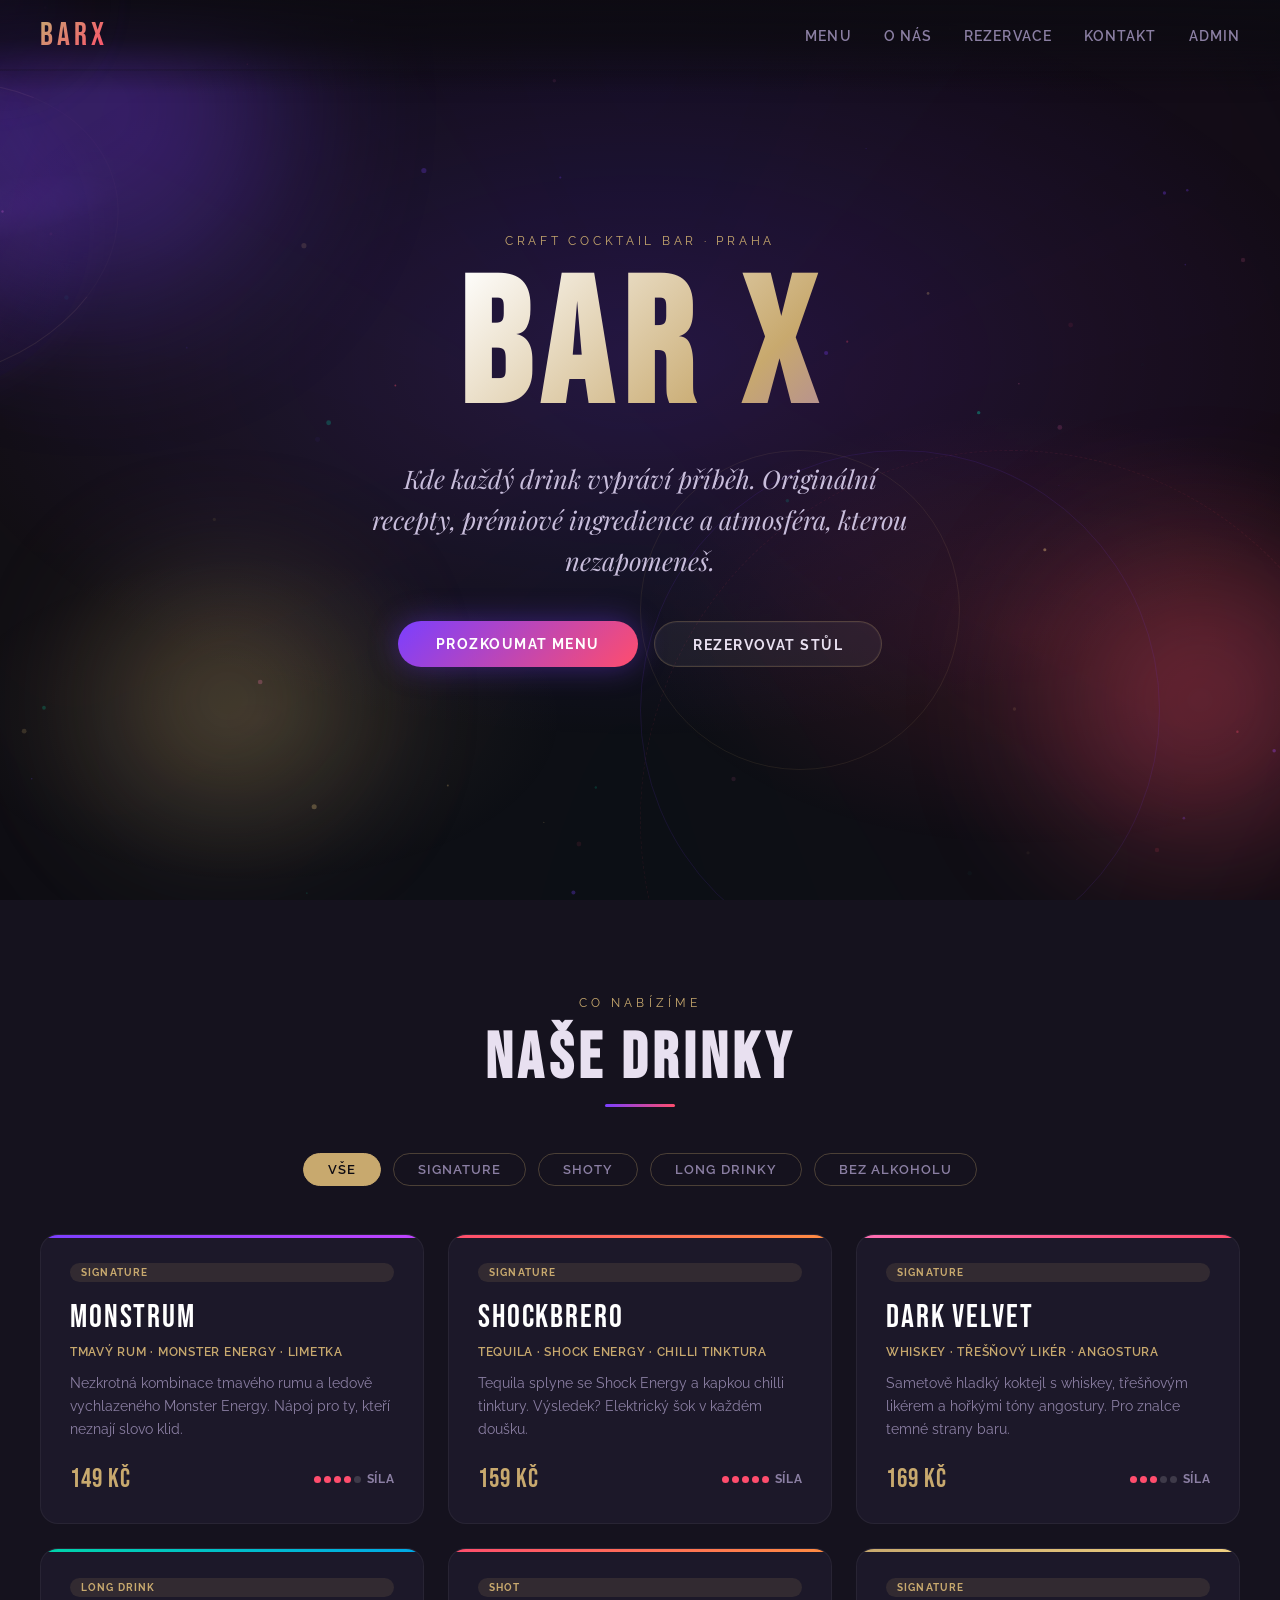
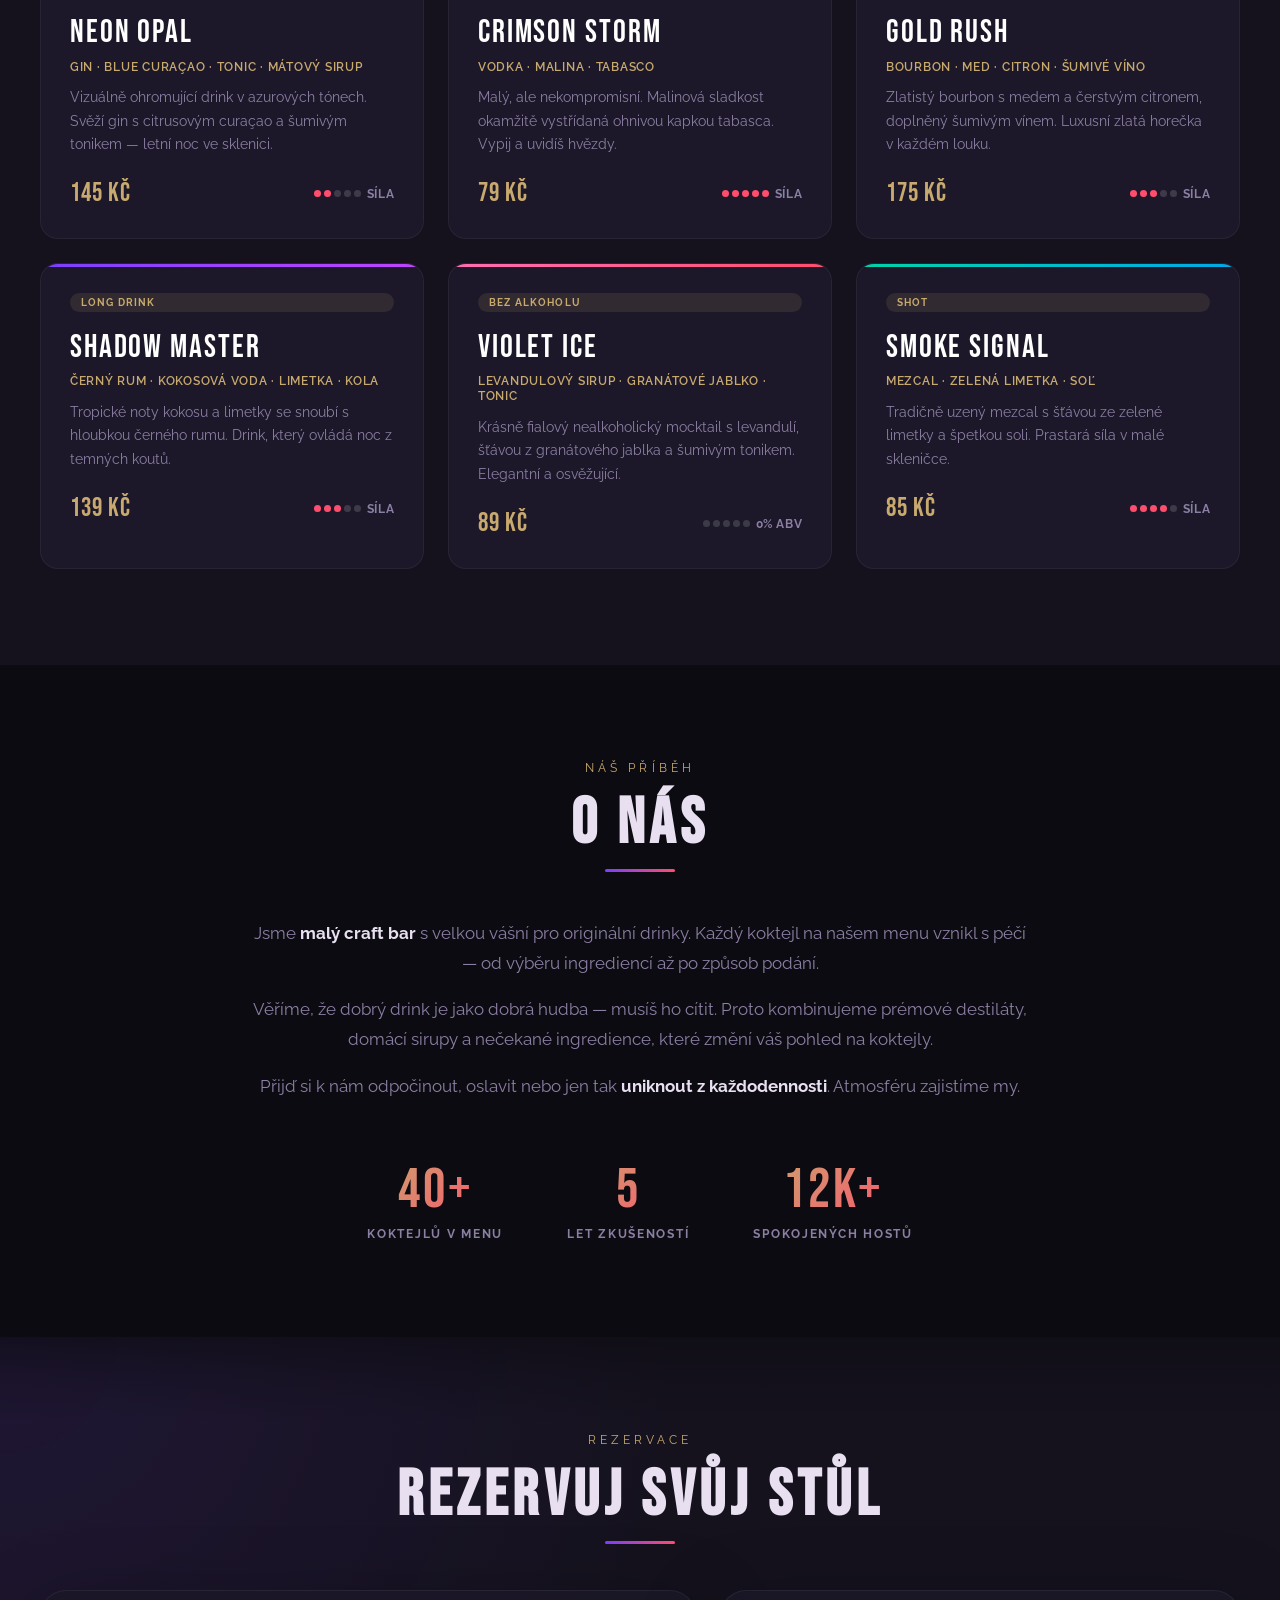
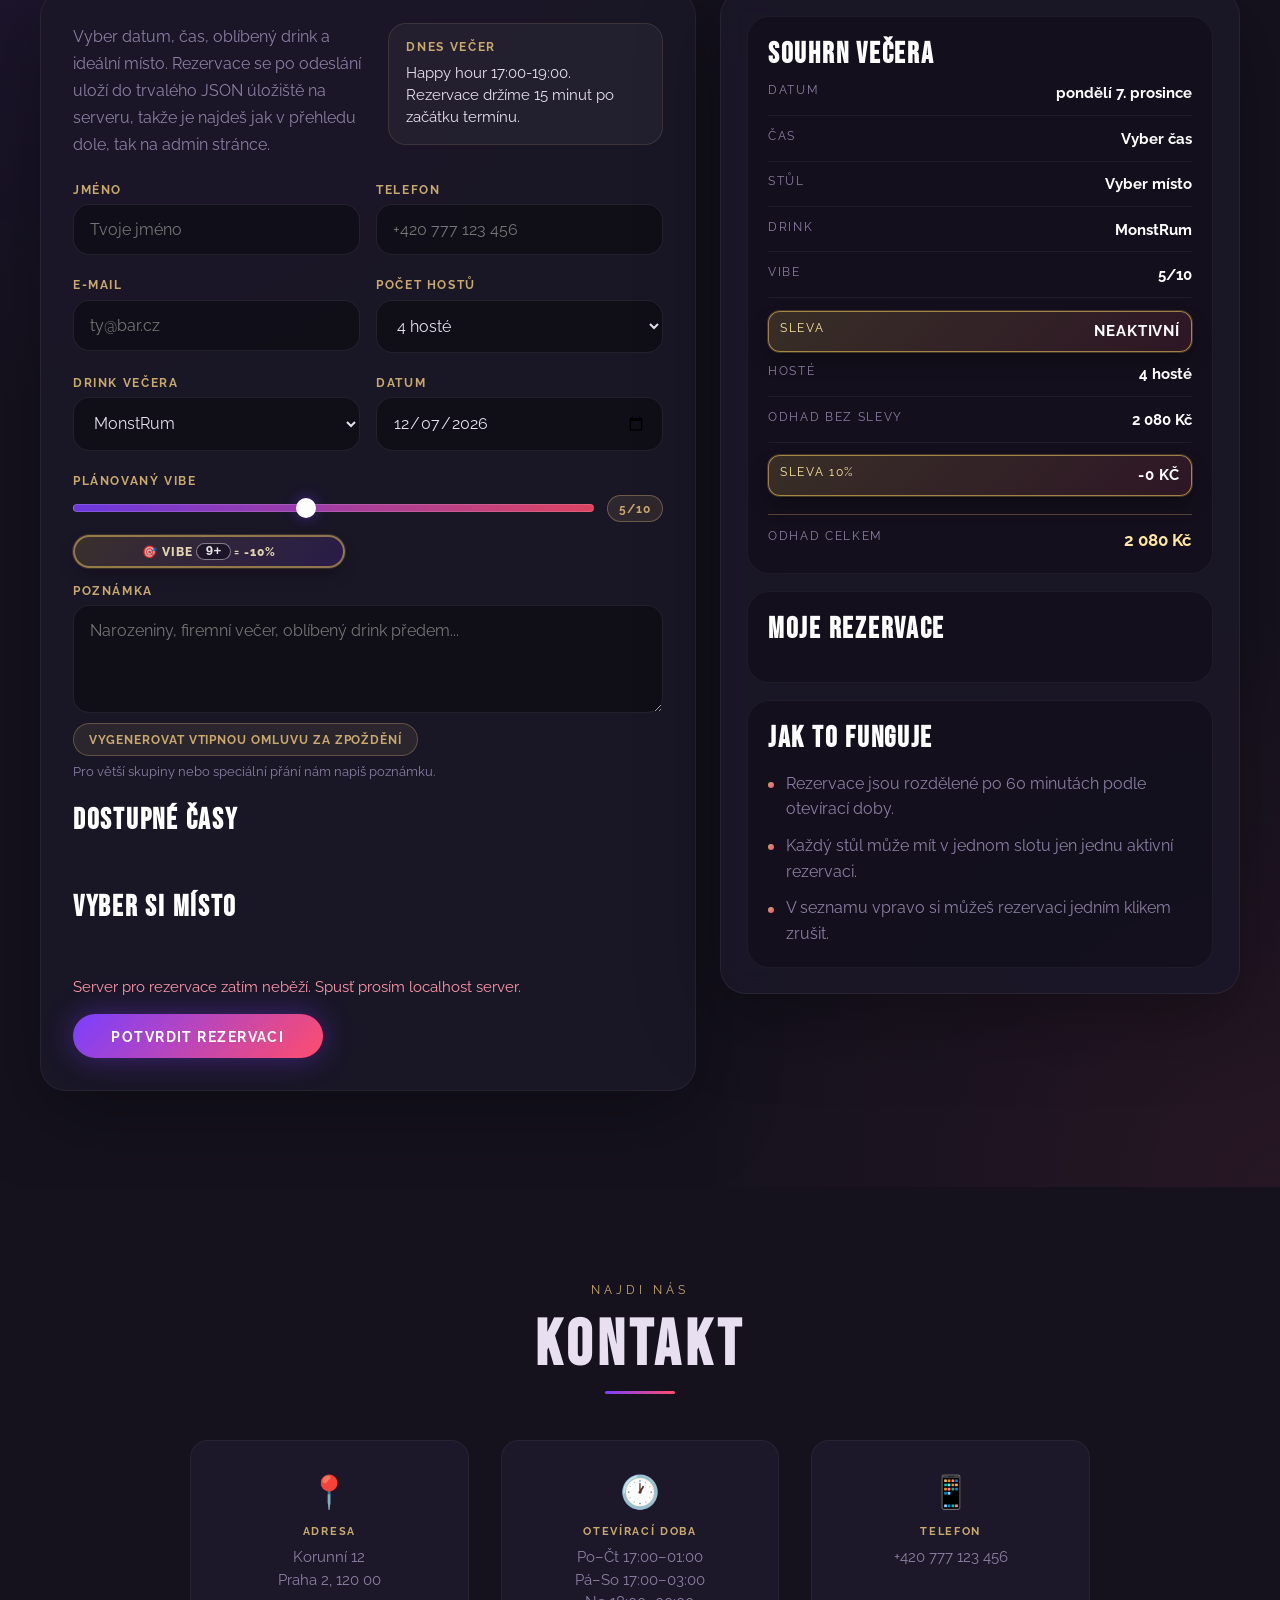
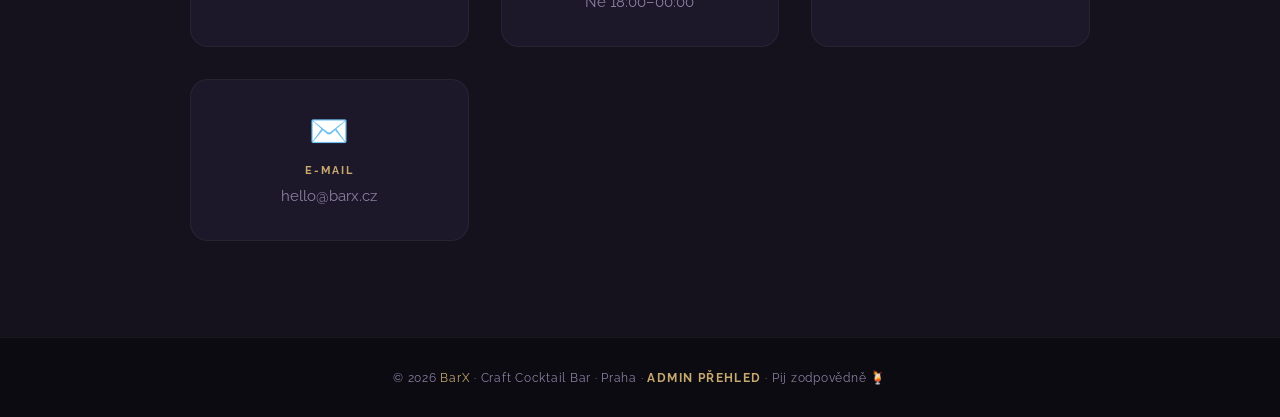
==== commit 48df9dfa: "Eliminate duplicate drink detail source in modal" ====
--- a/index.html
+++ b/index.html
@@ -50,11 +50,6 @@
           "opens": "18:00",
           "closes": "00:00"
         }
-          // Slider event listener pro aktualizaci textu síly
-          drinkStrengthSlider.addEventListener('input', function() {
-            drinkModalStrength.textContent = strengthLabel(Number(this.value));
-          });
-
       ],
       "sameAs": [
         "https://instagram.com/barx",
@@ -97,7 +92,7 @@
     <div class="hero-ring ring-2" aria-hidden="true"></div>
     <div class="hero-ring ring-3" aria-hidden="true"></div>
     <p class="hero-eyebrow">Craft Cocktail Bar · Praha</p>
-    <h1>BAR X</h1>
+    <h1 aria-label="BarX">BAR X</h1>
     <p class="hero-sub">Kde každý drink vypráví příběh. Originální recepty, prémiové ingredience a atmosféra, kterou nezapomeneš.</p>
     <div class="hero-actions">
       <a href="#menu" class="btn btn-primary">Prozkoumat menu</a>
@@ -668,6 +663,7 @@
       particles: [],
       reservations: []
     };
+    let lastFocusedDrinkCard = null;
 
     // ===== DRINK DATA =====
     // Mapa názvu piti na visulní prvky (barvy, glyfy)
@@ -682,75 +678,6 @@
       'Violet Ice': { tones: ['#6d28d9', '#a855f7', '#f472b6'], glyph: '❄️' },
       'Smoke Signal': { tones: ['#374151', '#6b7280', '#98e2d2'], glyph: '💨' }
     };
-    // Detail informace pro každý drink (popis, ingredience, cena, síla)
-    // Fallback data pro modal, pokud nejsou dostupné z HTML
-    // Detail informace pro každý drink (popis, ingredience, cena, síla)
-    // Fallback data pro modal, pokud nejsou dostupné z HTML
-    const DRINK_DETAILS = {
-      'MonstRum': {
-        badge: 'Signature',
-        description: 'Nezkrotná kombinace tmavého rumu a ledově vychlazeného Monster Energy. Nápoj pro ty, kteří neznají slovo klid.',
-        ingredients: ['Tmavý rum', 'Monster Energy', 'Limetka'],
-        price: '149 Kč',
-        strength: 4
-      },
-      'Shockbrero': {
-        badge: 'Signature',
-        description: 'Tequila splyne se Shock Energy a kapkou chilli tinktury. Výsledek? Elektrický šok v každém doušku.',
-        ingredients: ['Tequila', 'Shock Energy', 'Chilli tinktura'],
-        price: '159 Kč',
-        strength: 5
-      },
-      'Dark Velvet': {
-        badge: 'Signature',
-        description: 'Sametově hladký koktejl s whiskey, třešňovým likérem a hořkými tóny angostury. Pro znalce temné strany baru.',
-        ingredients: ['Whiskey', 'Třešňový likér', 'Angostura'],
-        price: '169 Kč',
-        strength: 3
-      },
-      'Neon Opal': {
-        badge: 'Long Drink',
-        description: 'Vizuálně ohromující drink v azurových tónech. Svěží gin s citrusovým curaçao a šumivým tonikem — letní noc ve sklenici.',
-        ingredients: ['Gin', 'Blue Curaçao', 'Tonic', 'Mátový sirup'],
-        price: '145 Kč',
-        strength: 2
-      },
-      'Crimson Storm': {
-        badge: 'Shot',
-        description: 'Malý, ale nekompromisní. Malinová sladkost okamžitě vystřídaná ohnivou kapkou tabasca. Vypij a uvidíš hvězdy.',
-        ingredients: ['Vodka', 'Malina', 'Tabasco'],
-        price: '79 Kč',
-        strength: 5
-      },
-      'Gold Rush': {
-        badge: 'Signature',
-        description: 'Zlatistý bourbon s medem a čerstvým citronem, doplněný šumivým vínem. Luxusní zlatá horečka v každém louku.',
-        ingredients: ['Bourbon', 'Med', 'Citron', 'Šumivé víno'],
-        price: '175 Kč',
-        strength: 3
-      },
-      'Shadow Master': {
-        badge: 'Long Drink',
-        description: 'Tropické noty kokosu a limetky se snoubí s hloubkou černého rumu. Drink, který ovládá noc z temných koutů.',
-        ingredients: ['Černý rum', 'Kokosová voda', 'Limetka', 'Kola'],
-        price: '139 Kč',
-        strength: 3
-      },
-      'Violet Ice': {
-        badge: 'Bez alkoholu',
-        description: 'Krásně fialový nealkoholický mocktail s levandulí, šťávou z granátového jablka a šumivým tonikem. Elegantní a osvěžující.',
-        ingredients: ['Levandulový sirup', 'Granátové jablko', 'Tonic'],
-        price: '89 Kč',
-        strength: 0
-      },
-      'Smoke Signal': {
-        badge: 'Shot',
-        description: 'Tradičně uzený mezcal s šťávou ze zelené limetky a špetkou soli. Prastará síla v malé skleničce.',
-        ingredients: ['Mezcal', 'Zelená limetka', 'Sůl'],
-        price: '85 Kč',
-        strength: 4
-      }
-    };
 
     // Formátuje číselné označení síly nápo je na české etikety (0/5 - 5/5)
     function strengthLabel(level) {
@@ -773,22 +700,16 @@
     }
 
     // ===== DRINK MODAL MANAGEMENT =====
-    // Otevře modal s detaily nápo je (s fallback daty z DRINK_DETAILS)
-    // ===== DRINK MODAL MANAGEMENT =====
-    // Otevře modal s detaily nápoje (s fallback daty z DRINK_DETAILS)
+    // Otevře modal s detaily nápoje odvozenými přímo z vybrané karty
     function openDrinkModal(card) {
+      lastFocusedDrinkCard = card instanceof HTMLElement ? card : null;
       const name = card.querySelector('.drink-name')?.textContent.trim() || 'Drink';
-      const details = DRINK_DETAILS[name] || {};
-      const badge = details.badge || card.querySelector('.drink-badge')?.textContent.trim() || 'Drink';
-      const description = details.description || card.querySelector('.drink-desc')?.textContent.trim() || '';
+      const badge = card.querySelector('.drink-badge')?.textContent.trim() || 'Drink';
+      const description = card.querySelector('.drink-desc')?.textContent.trim() || '';
       const ingredientsRaw = card.querySelector('.drink-sub')?.textContent.trim() || '';
-      const ingredients = (details.ingredients && details.ingredients.length)
-        ? details.ingredients
-        : ingredientsRaw.split('·').map(item => item.trim()).filter(Boolean);
-      const price = details.price || card.querySelector('.drink-price')?.textContent.trim() || '-';
-      const strengthDots = Number.isInteger(details.strength)
-        ? details.strength
-        : card.querySelectorAll('.abv-dot.filled').length;
+      const ingredients = ingredientsRaw.split('·').map(item => item.trim()).filter(Boolean);
+      const price = card.querySelector('.drink-price')?.textContent.trim() || '-';
+      const strengthDots = card.querySelectorAll('.abv-dot.filled').length;
 
       drinkModalTitle.textContent = name;
       drinkModalBadge.textContent = badge;
@@ -796,9 +717,18 @@
       drinkStrengthSlider.value = strengthDots;
       drinkModalStrength.textContent = strengthLabel(strengthDots);
       drinkModalPrice.textContent = price;
-      drinkModalIngredients.innerHTML = ingredients.map(item => '<span class="ingredient-chip">' + item + '</span>').join('');
+      while (drinkModalIngredients.firstChild) {
+        drinkModalIngredients.removeChild(drinkModalIngredients.firstChild);
+      }
+      ingredients.forEach(item => {
+        const chip = document.createElement('span');
+        chip.className = 'ingredient-chip';
+        chip.textContent = item;
+        drinkModalIngredients.appendChild(chip);
+      });
       setDrinkVisual(name);
 
+      drinkModal.hidden = false;
       drinkModal.classList.add('is-open');
       drinkModal.setAttribute('aria-hidden', 'false');
       document.body.classList.add('modal-open');
@@ -810,7 +740,12 @@
       // Zavře modal
       drinkModal.classList.remove('is-open');
       drinkModal.setAttribute('aria-hidden', 'true');
+      drinkModal.hidden = true;
       document.body.classList.remove('modal-open');
+      if (lastFocusedDrinkCard && lastFocusedDrinkCard.isConnected) {
+        lastFocusedDrinkCard.focus();
+      }
+      lastFocusedDrinkCard = null;
     }
 
     // ===== API & DATA LOADING =====
@@ -1297,6 +1232,23 @@
     document.addEventListener('keydown', event => {
       if (event.key === 'Escape' && drinkModal.classList.contains('is-open')) {
         closeDrinkModal();
+        return;
+      }
+      if (event.key === 'Tab' && drinkModal.classList.contains('is-open')) {
+        const focusable = drinkModal.querySelectorAll(
+          'button, [href], input, select, textarea, [tabindex]:not([tabindex="-1"])'
+        );
+        if (!focusable.length) return;
+        const first = focusable[0];
+        const last = focusable[focusable.length - 1];
+
+        if (event.shiftKey && document.activeElement === first) {
+          event.preventDefault();
+          last.focus();
+        } else if (!event.shiftKey && document.activeElement === last) {
+          event.preventDefault();
+          first.focus();
+        }
       }
     });
 
@@ -1527,41 +1479,6 @@
 
     closeDrinkModal();
 
-    // Focus management - Escape key pro zavření modalu
-    drinkModal.addEventListener('keydown', function(e) {
-      if (e.key === 'Escape' && drinkModal.classList.contains('is-open')) {
-        e.preventDefault();
-        closeDrinkModal();
-      }
-    });
-
-    // Tab key focus trap - cyklení fokus v modálu
-    drinkModal.addEventListener('keydown', function(e) {
-      if (e.key === 'Tab' && drinkModal.classList.contains('is-open')) {
-        // Najdi všechny focusable prvky
-        const focusableElements = drinkModal.querySelectorAll(
-          'button, [href], input, select, textarea, [tabindex]:not([tabindex="-1"])'
-        );
-        const firstElement = focusableElements[0];
-        const lastElement = focusableElements[focusableElements.length - 1];
-        const activeElement = document.activeElement;
-
-        // Shift + Tab - jdi na poslední prvek
-        if (e.shiftKey) {
-          if (activeElement === firstElement) {
-            e.preventDefault();
-            lastElement.focus();
-          }
-        } else {
-          // Tab - jdi na první prvek, pokud jsem na posledním
-          if (activeElement === lastElement) {
-            e.preventDefault();
-            firstElement.focus();
-          }
-        }
-      }
-    });
-
     initReservationSystem();
   </script>
 
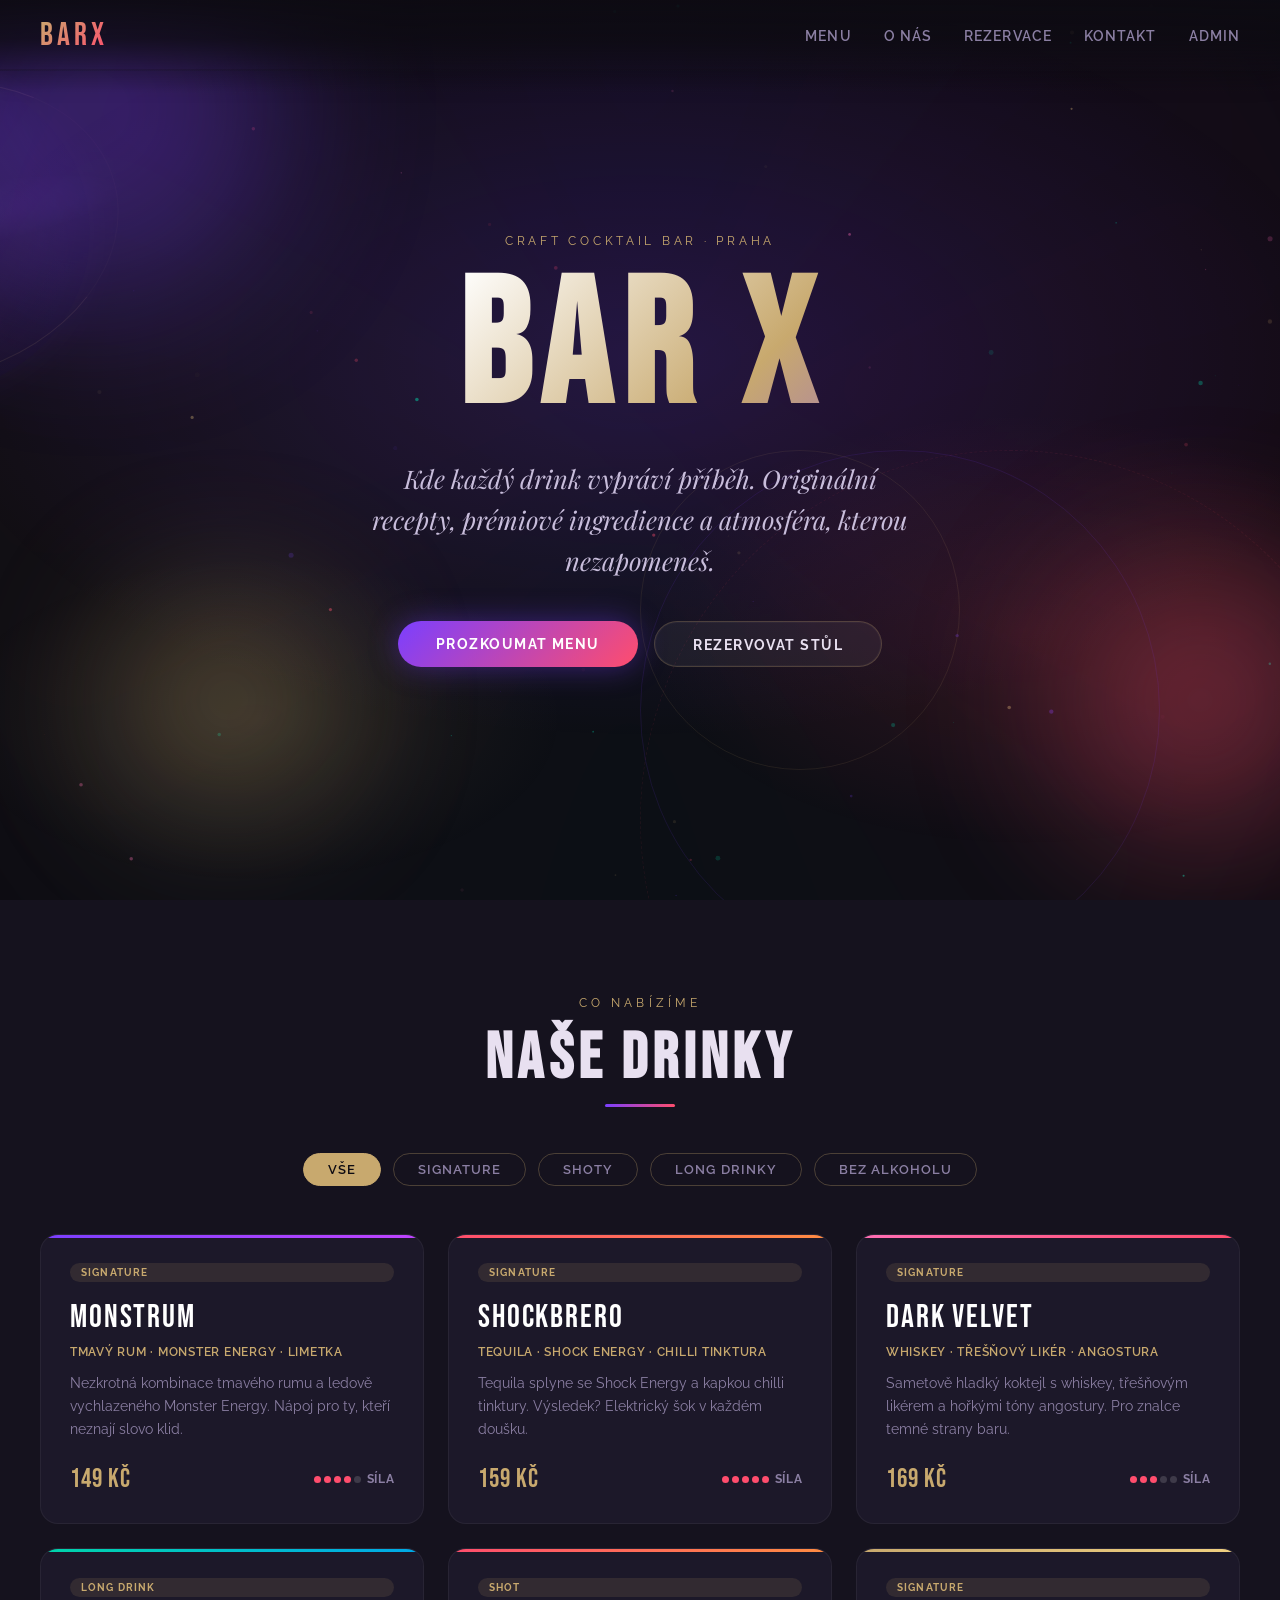
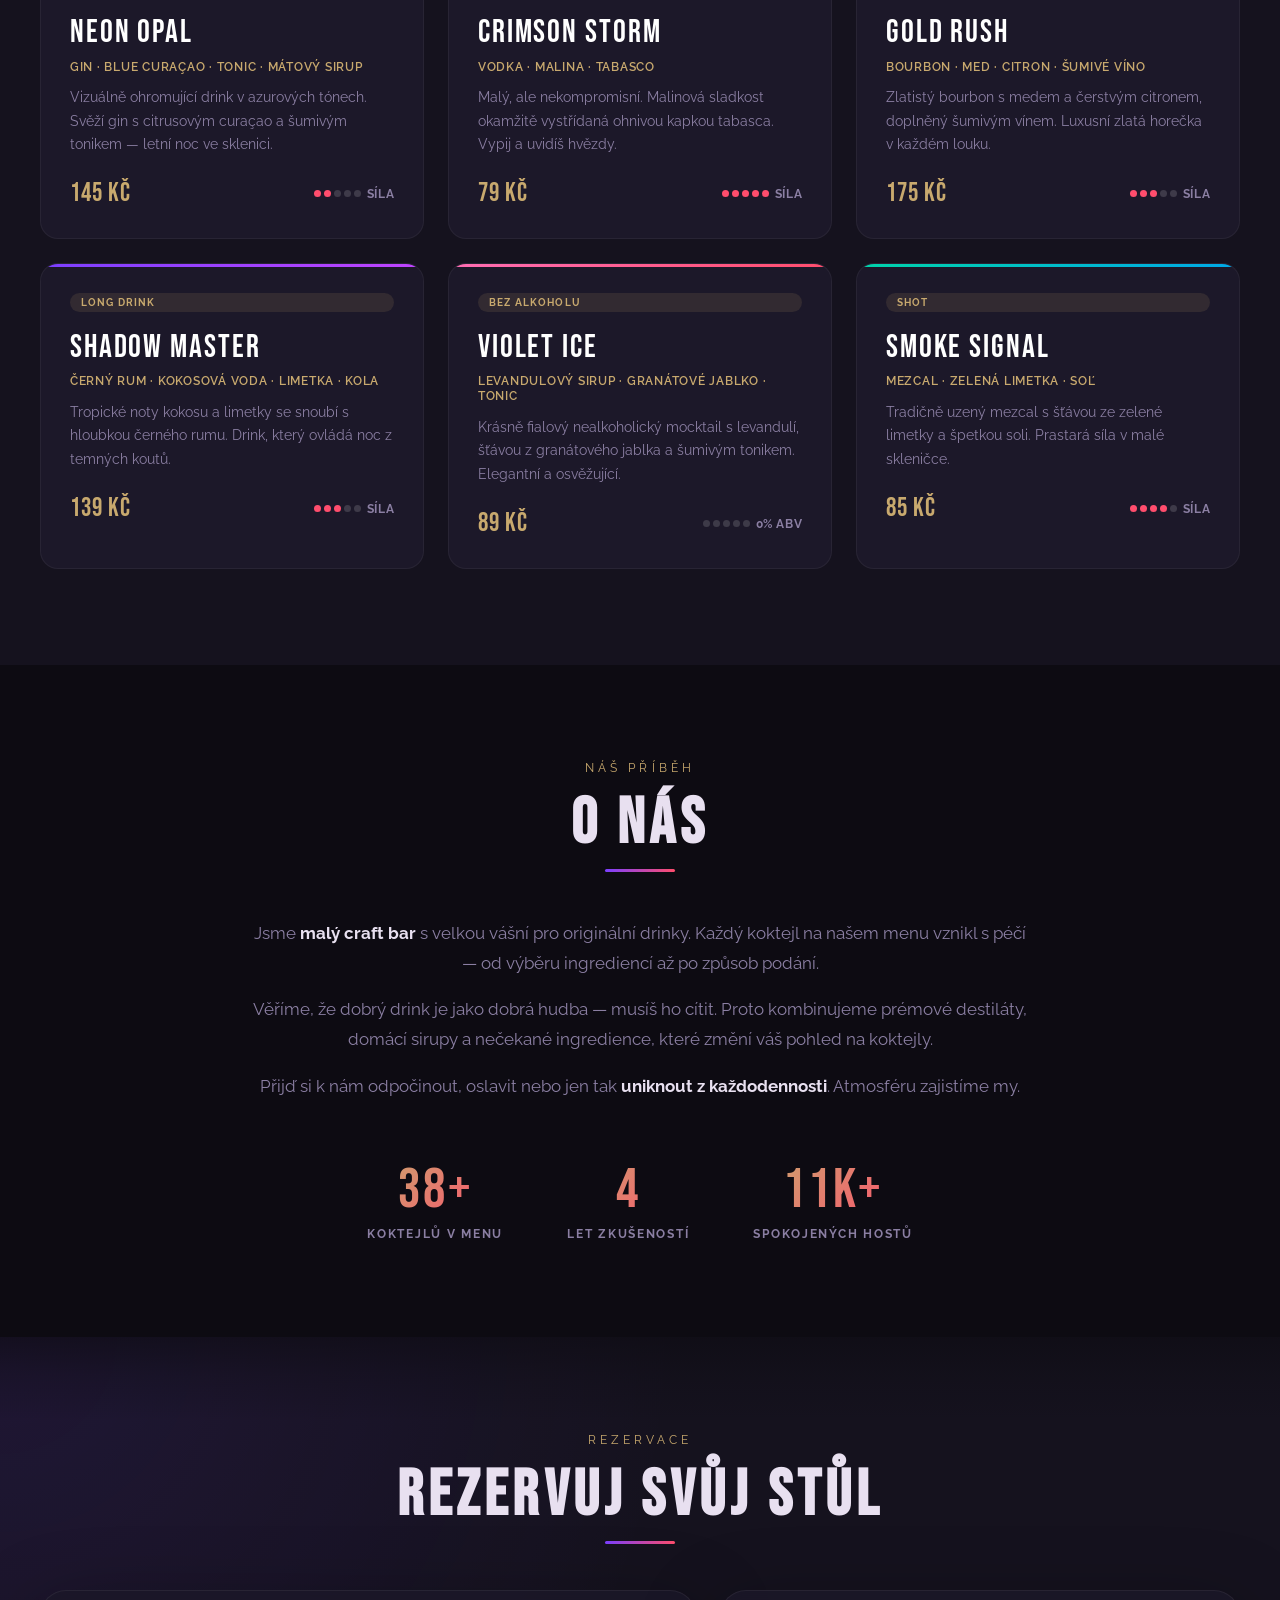
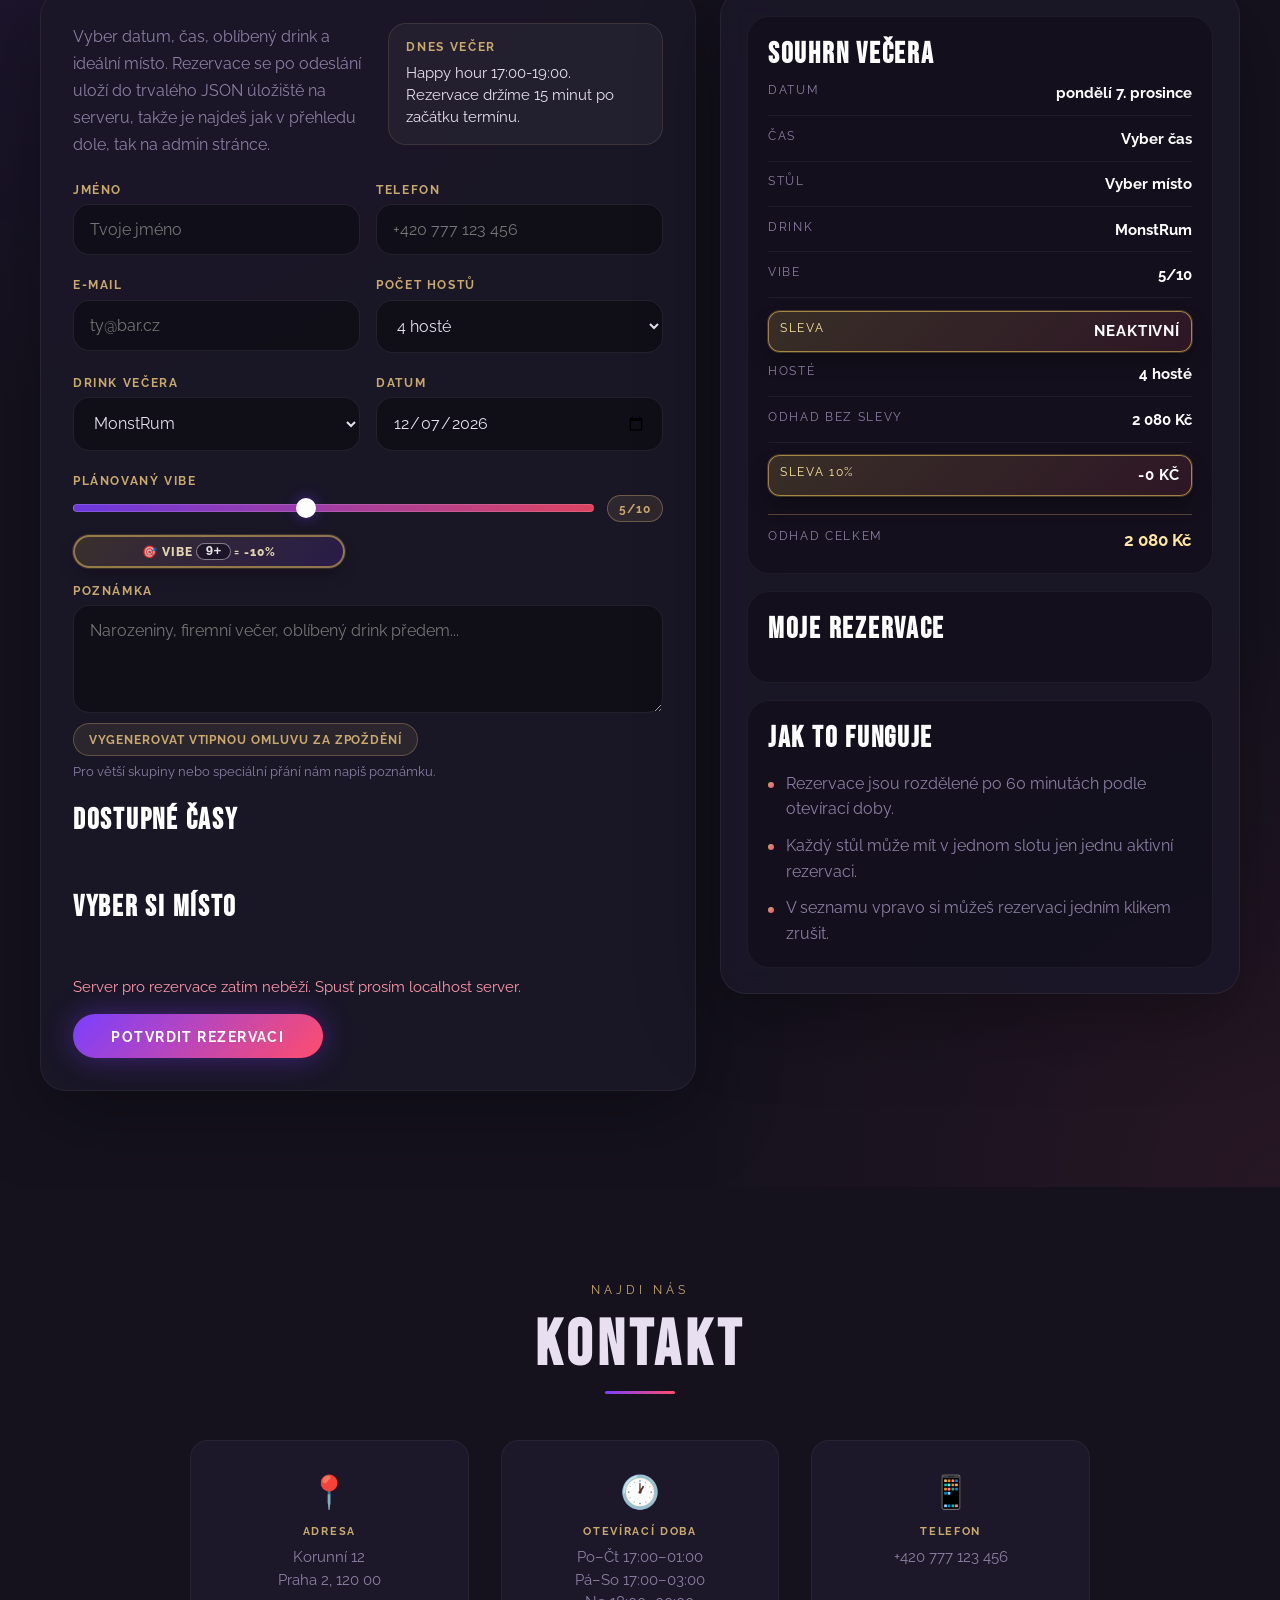
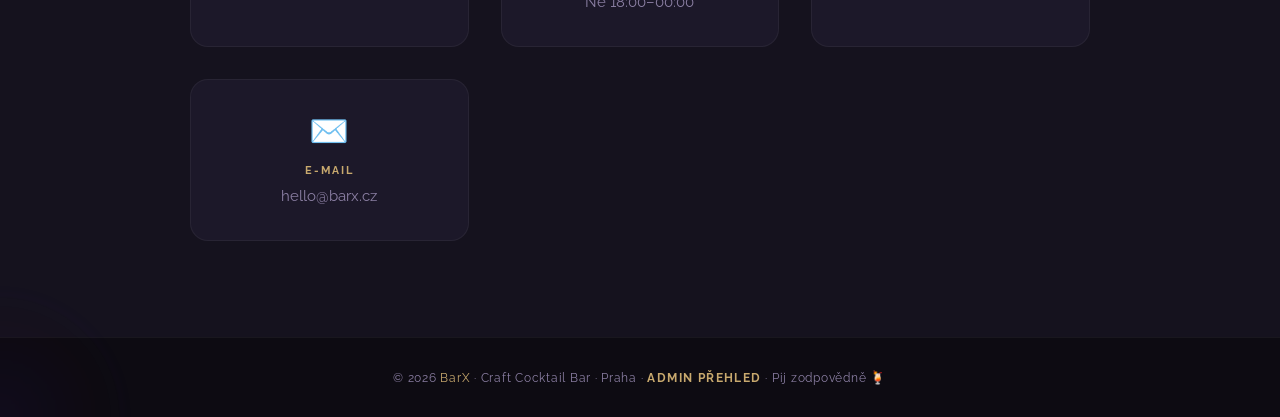
==== commit a26618f2: "Merge pull request #3 from tomaseckhardt/wip Improve drink modal responsiveness and scrolling behavi" ====
--- a/index.html
+++ b/index.html
@@ -76,7 +76,7 @@
       <li><a href="#about" data-tip="Příběh a tým baru">O nás</a></li>
       <li><a href="#reservation" data-tip="Rezervuj stůl online">Rezervace</a></li>
       <li><a href="#contact" data-tip="Adresa a otevírací doba">Kontakt</a></li>
-      <li><a href="/admin.html" data-tip="Správa rezervací (interní)">Admin</a></li>
+      <li><a aria-disabled="true" tabindex="-1" data-tip="Správa rezervací (interní)">Admin</a></li>
     </ul>
   </nav>
 
--- a/styles.css
+++ b/styles.css
@@ -444,6 +444,8 @@
       display: none;
       place-items: center;
       padding: 1rem;
+      overflow-y: auto;
+      -webkit-overflow-scrolling: touch;
     }
     .drink-modal.is-open {
       display: grid;
@@ -457,7 +459,8 @@
     .drink-modal-dialog {
       position: relative;
       z-index: 1;
-      width: min(720px, 96vw);
+      width: min(720px, calc(100vw - 2rem));
+      max-height: calc(100vh - 2rem);
       border-radius: 24px;
       border: 1px solid rgba(255,255,255,.1);
       background: linear-gradient(165deg, rgba(26,22,36,.97), rgba(14,12,21,.95));
@@ -465,6 +468,11 @@
       display: grid;
       grid-template-columns: 1fr 1.1fr;
       overflow: hidden;
+    }
+    @supports (height: 100dvh) {
+      .drink-modal-dialog {
+        max-height: calc(100dvh - 2rem);
+      }
     }
     .drink-modal-close {
       position: absolute;
@@ -531,6 +539,8 @@
       display: grid;
       gap: .7rem;
       align-content: start;
+      overflow-y: auto;
+      -webkit-overflow-scrolling: touch;
     }
     .drink-modal-badge {
       display: inline-flex;
@@ -1372,6 +1382,13 @@
 
     /* ── RESPONSIVE ─────────────────────────────────── */
     @media (max-width: 600px) {
+      .drink-modal {
+        align-items: start;
+        padding-top: max(.75rem, env(safe-area-inset-top));
+        padding-right: max(.75rem, env(safe-area-inset-right));
+        padding-bottom: max(.75rem, env(safe-area-inset-bottom));
+        padding-left: max(.75rem, env(safe-area-inset-left));
+      }
       nav {
         padding: .9rem 1rem;
         flex-wrap: wrap;
@@ -1408,9 +1425,17 @@
       .hero-actions .btn { width: 100%; }
       .drink-modal-dialog {
         grid-template-columns: 1fr;
+        width: min(100%, calc(100vw - 1.5rem - env(safe-area-inset-left) - env(safe-area-inset-right)));
+        max-width: calc(100vw - 1.5rem - env(safe-area-inset-left) - env(safe-area-inset-right));
+        max-height: calc(100vh - 1.5rem - env(safe-area-inset-top) - env(safe-area-inset-bottom));
+      }
+      @supports (height: 100dvh) {
+        .drink-modal-dialog {
+          max-height: calc(100dvh - 1.5rem - env(safe-area-inset-top) - env(safe-area-inset-bottom));
+        }
       }
       .drink-modal-visual {
-        min-height: 210px;
+        min-height: 160px;
       }
       .reservation-panel,
       .reservation-aside { padding: 1rem; }
--- a/styles.css
+++ b/styles.css
@@ -444,6 +444,8 @@
       display: none;
       place-items: center;
       padding: 1rem;
+      overflow-y: auto;
+      -webkit-overflow-scrolling: touch;
     }
     .drink-modal.is-open {
       display: grid;
@@ -457,7 +459,8 @@
     .drink-modal-dialog {
       position: relative;
       z-index: 1;
-      width: min(720px, 96vw);
+      width: min(720px, calc(100vw - 2rem));
+      max-height: calc(100vh - 2rem);
       border-radius: 24px;
       border: 1px solid rgba(255,255,255,.1);
       background: linear-gradient(165deg, rgba(26,22,36,.97), rgba(14,12,21,.95));
@@ -465,6 +468,11 @@
       display: grid;
       grid-template-columns: 1fr 1.1fr;
       overflow: hidden;
+    }
+    @supports (height: 100dvh) {
+      .drink-modal-dialog {
+        max-height: calc(100dvh - 2rem);
+      }
     }
     .drink-modal-close {
       position: absolute;
@@ -531,6 +539,8 @@
       display: grid;
       gap: .7rem;
       align-content: start;
+      overflow-y: auto;
+      -webkit-overflow-scrolling: touch;
     }
     .drink-modal-badge {
       display: inline-flex;
@@ -1372,6 +1382,13 @@
 
     /* ── RESPONSIVE ─────────────────────────────────── */
     @media (max-width: 600px) {
+      .drink-modal {
+        align-items: start;
+        padding-top: max(.75rem, env(safe-area-inset-top));
+        padding-right: max(.75rem, env(safe-area-inset-right));
+        padding-bottom: max(.75rem, env(safe-area-inset-bottom));
+        padding-left: max(.75rem, env(safe-area-inset-left));
+      }
       nav {
         padding: .9rem 1rem;
         flex-wrap: wrap;
@@ -1408,9 +1425,17 @@
       .hero-actions .btn { width: 100%; }
       .drink-modal-dialog {
         grid-template-columns: 1fr;
+        width: min(100%, calc(100vw - 1.5rem - env(safe-area-inset-left) - env(safe-area-inset-right)));
+        max-width: calc(100vw - 1.5rem - env(safe-area-inset-left) - env(safe-area-inset-right));
+        max-height: calc(100vh - 1.5rem - env(safe-area-inset-top) - env(safe-area-inset-bottom));
+      }
+      @supports (height: 100dvh) {
+        .drink-modal-dialog {
+          max-height: calc(100dvh - 1.5rem - env(safe-area-inset-top) - env(safe-area-inset-bottom));
+        }
       }
       .drink-modal-visual {
-        min-height: 210px;
+        min-height: 160px;
       }
       .reservation-panel,
       .reservation-aside { padding: 1rem; }
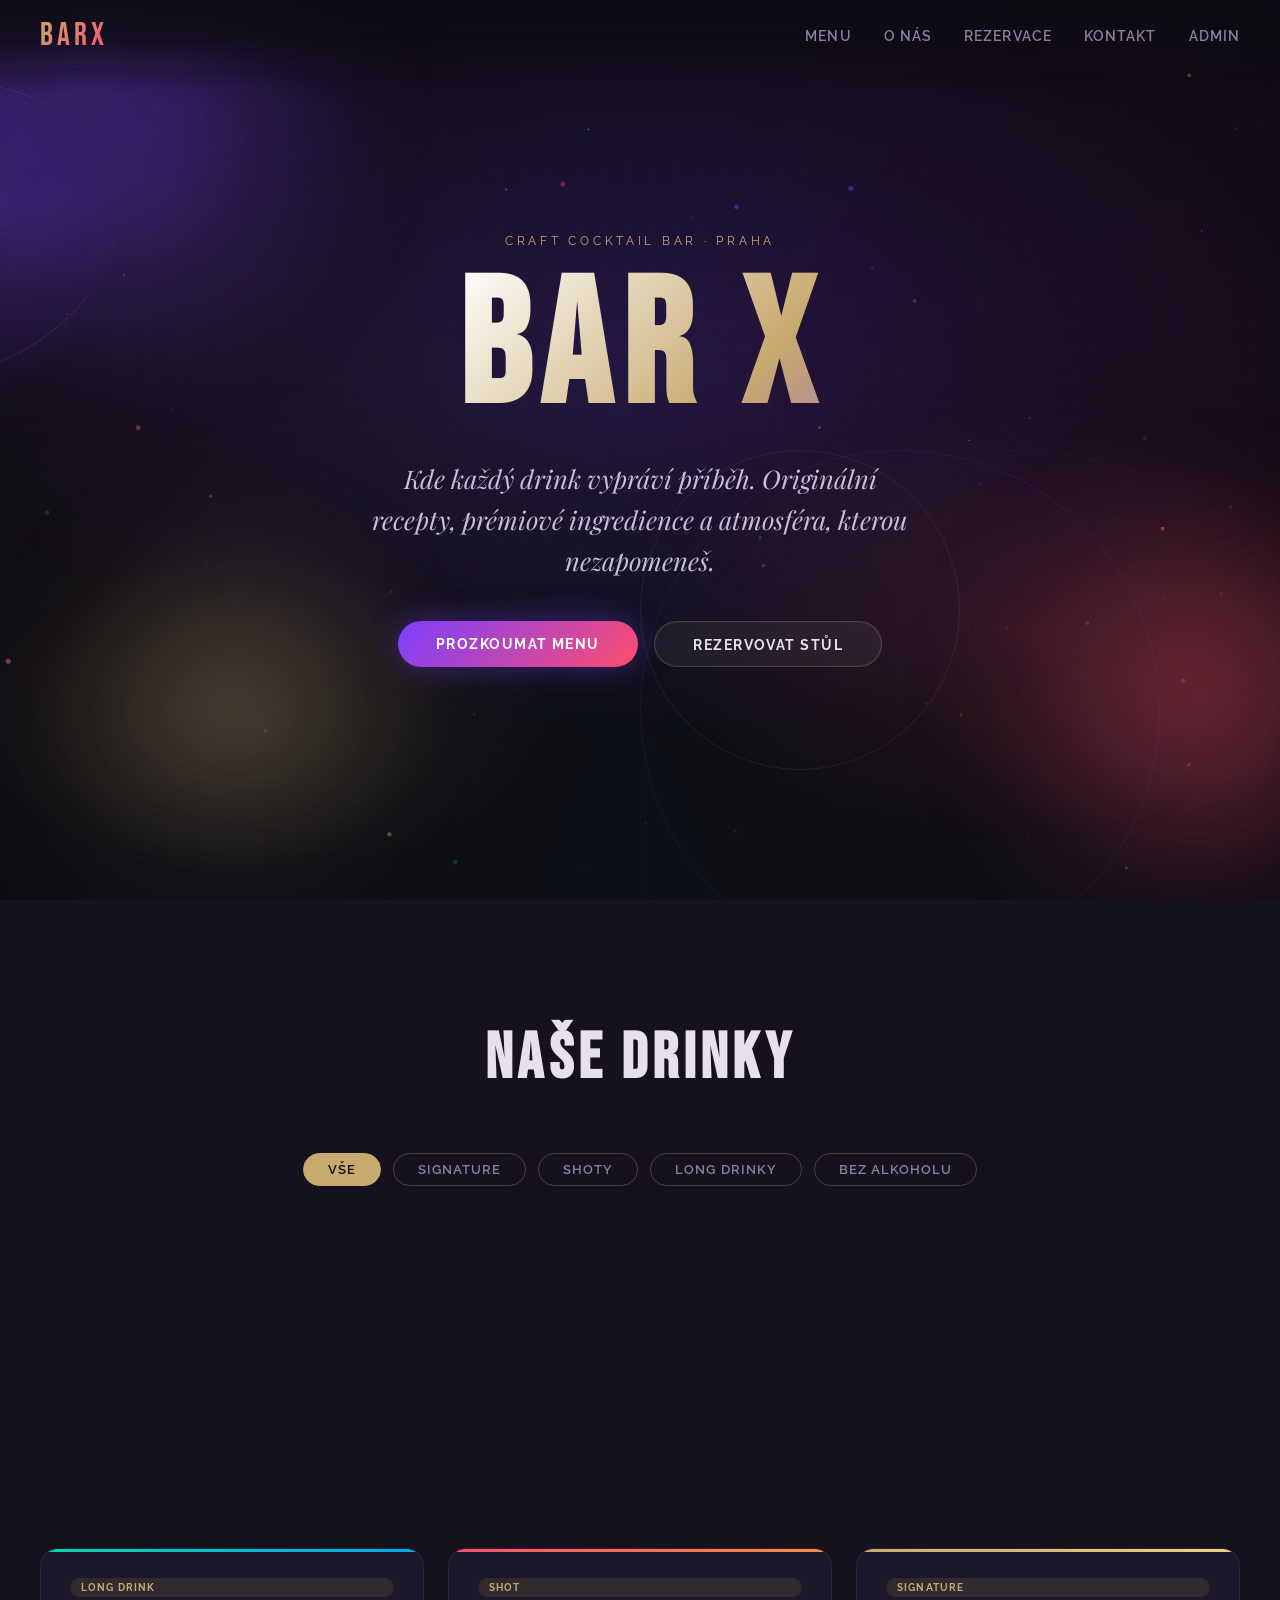
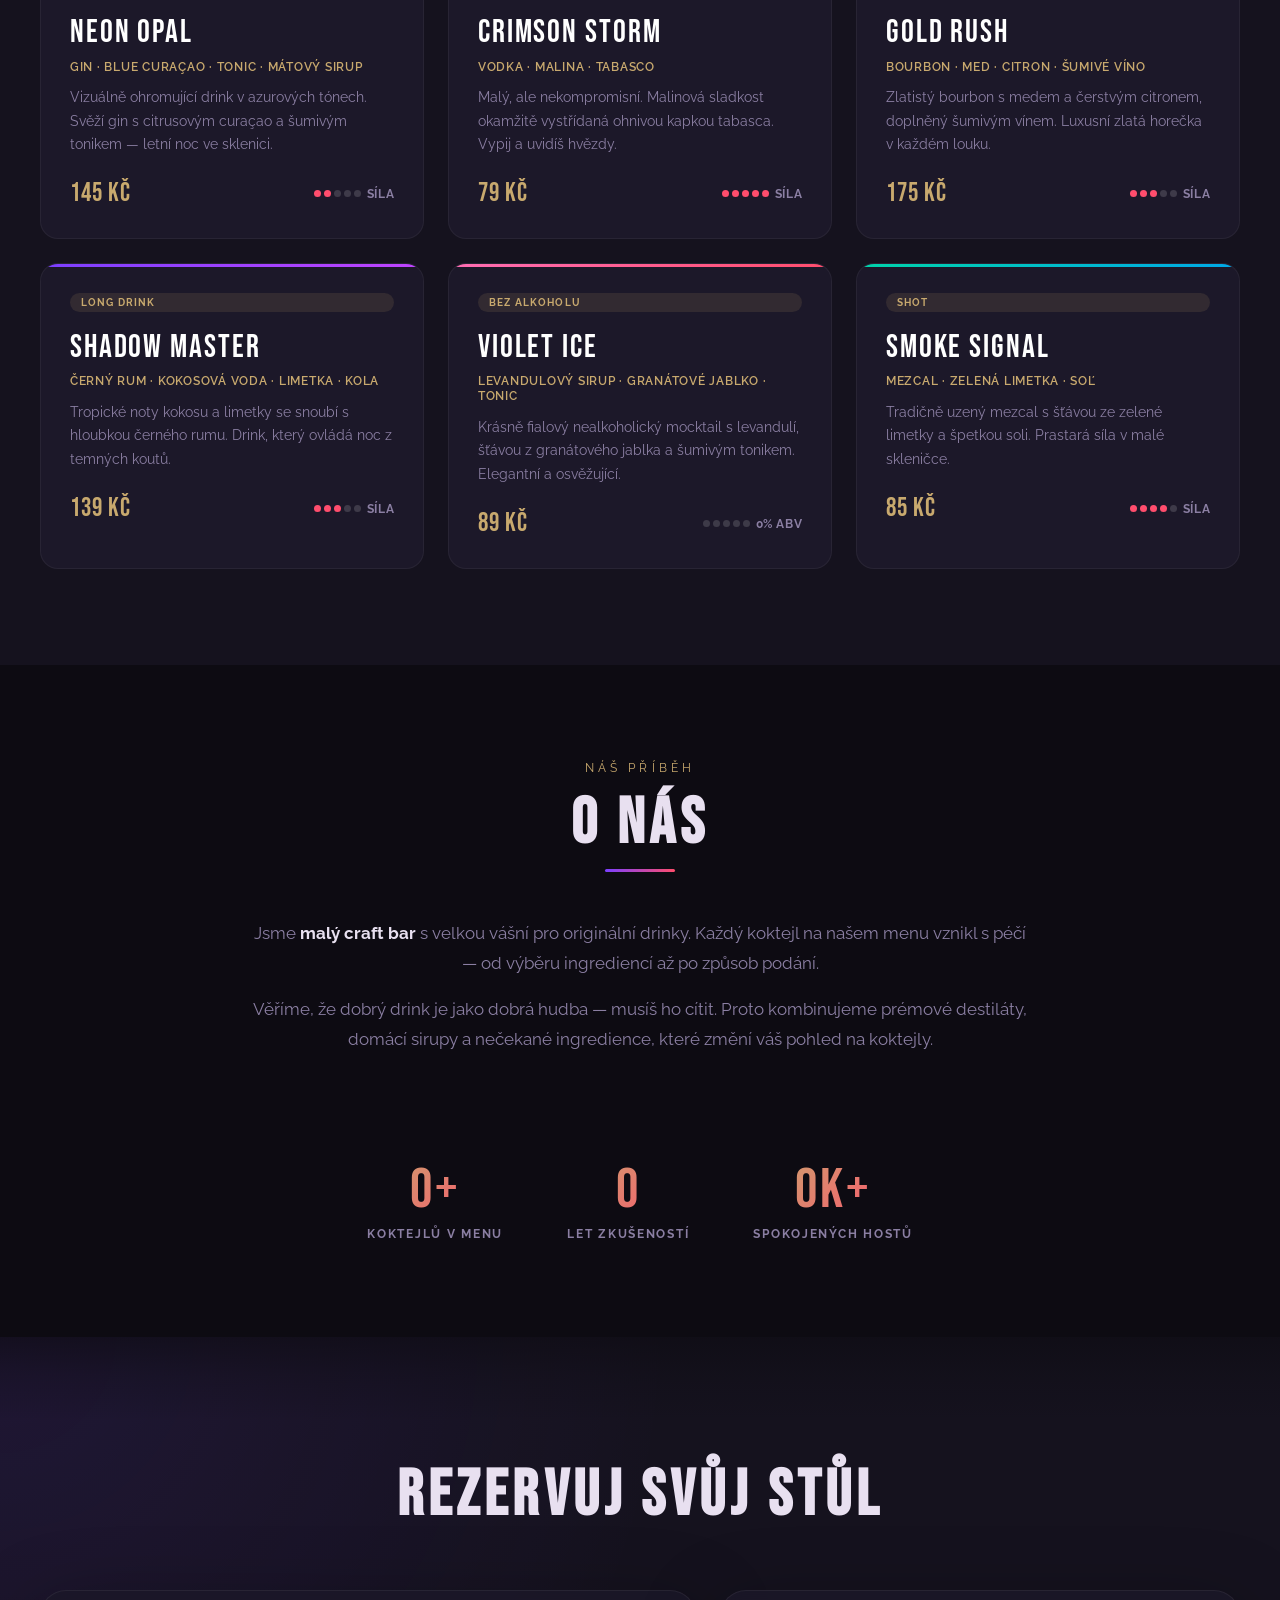
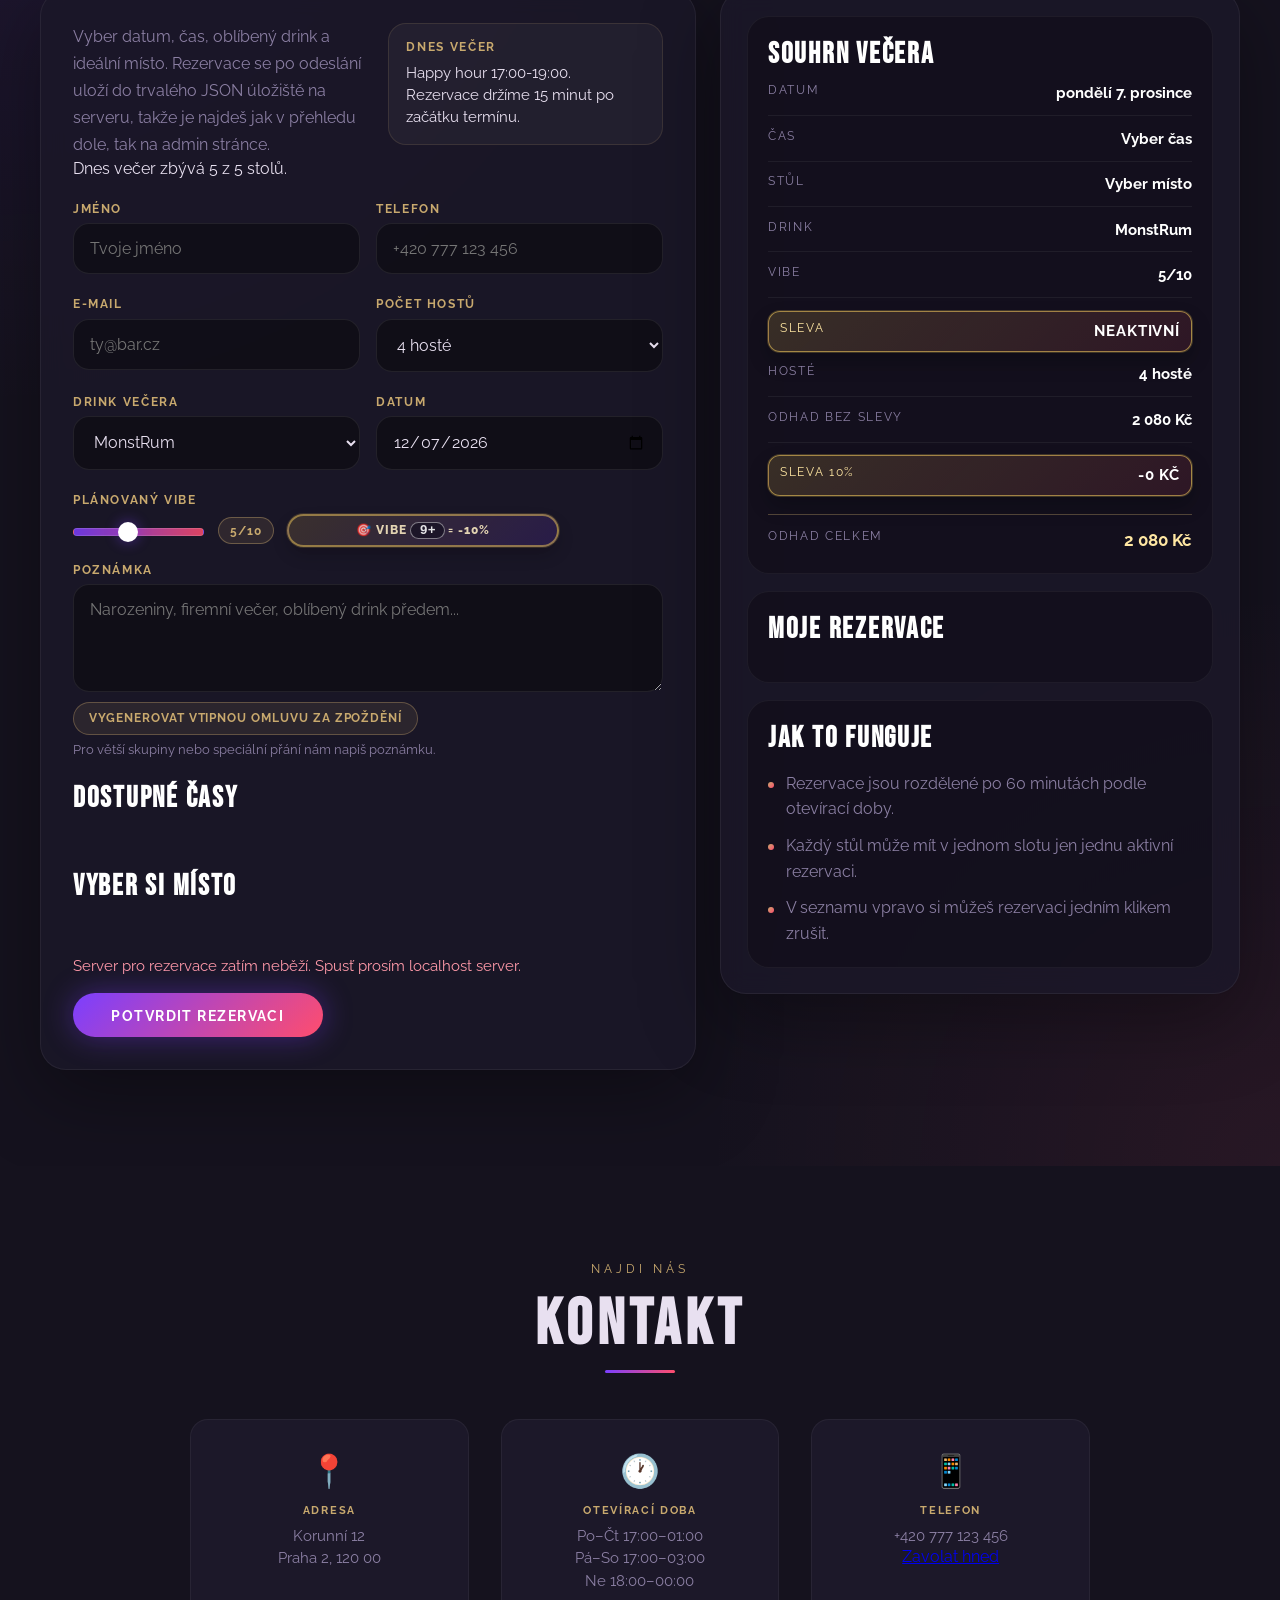
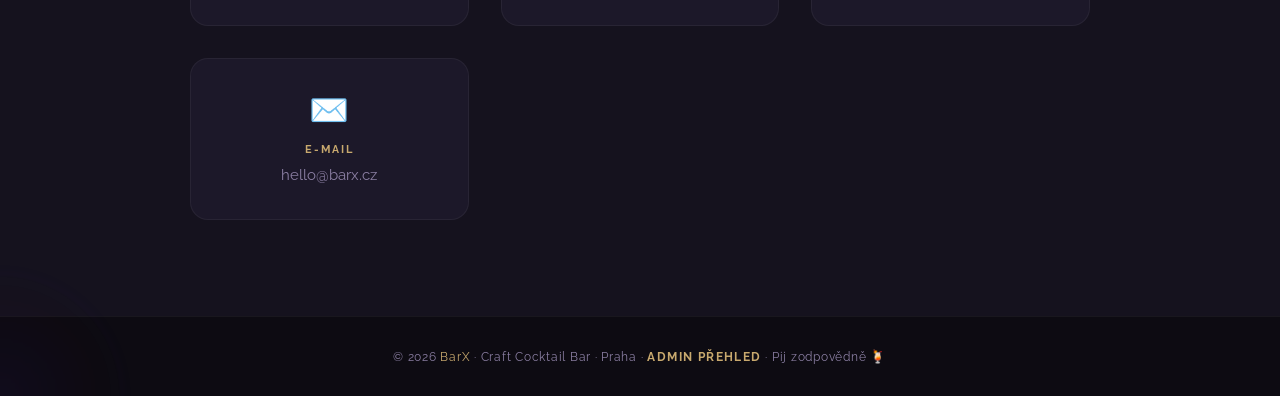
==== commit 065e75a6: "fix: update vibe validation range to 1-11 and correct documentation" ====
--- a/index.html
+++ b/index.html
@@ -341,6 +341,7 @@
         <div class="reservation-intro">
           <div>
             <p>Vyber datum, čas, oblíbený drink a ideální místo. Rezervace se po odeslání uloží do trvalého JSON úložiště na serveru, takže je najdeš jak v přehledu dole, tak na admin stránce.</p>
+            <div id="reservationAvailability" class="reservation-availability" aria-live="polite">Dnes večer zbývá 5 z 5 stolů.</div>
           </div>
           <div class="reservation-note">
             <strong>Dnes večer</strong>
@@ -397,11 +398,13 @@
               <span id="reservationDateError" class="field-error"></span>
             </div>
             <div class="field field-wide">
-              <label for="plannedVibe" data-tip="Hodnoť náladu večera (1 = klidný, 10 = párty). Vibe 9+ = sleva 10%.">Plánovaný vibe</label>
+              <label for="plannedVibe" data-tip="Hodnoť náladu večera (1 = klidný, 10 = párty). Vibe 9+ = sleva 10 %. Vibe 11/10 = 100 % sleva!">Plánovaný vibe</label>
               <div class="vibe-row">
-                <input id="plannedVibe" name="plannedVibe" type="range" min="1" max="10" step="1" value="5" />
+                <div class="vibe-slider-wrapper">
+                  <input id="plannedVibe" name="plannedVibe" type="range" min="1" max="11" step="1" value="5" />
+                </div>
                 <span id="plannedVibeValue" class="vibe-value">5/10</span>
-                <span id="vibeDiscountBadge" class="vibe-discount-badge" aria-live="polite" data-tip="Dosažhni Vibe 9+ a získáš automaticky 10% slevu">🎯 VIBE <span class="vibe-threshold">9+</span> = -10%</span>
+                <span id="vibeDiscountBadge" class="vibe-discount-badge" aria-live="polite" data-tip="Vibe 9+ = 10 % sleva. Vibe 11/10 = 100 % sleva!">🎯 VIBE <span class="vibe-threshold">9+</span> = -10%</span>
               </div>
               <div id="vibeWarning" class="vibe-warning" hidden role="status" aria-live="assertive" aria-atomic="true">
                 <strong>VIBE 9+ = 10% SLEVA</strong>
@@ -518,6 +521,7 @@
         <div class="contact-icon">📱</div>
         <div class="contact-label">Telefon</div>
         <div class="contact-value">+420 777 123 456</div>
+        <a class="quick-call" href="tel:+420777123456">Zavolat hned</a>
       </div>
       <div class="contact-card">
         <div class="contact-icon">✉️</div>
@@ -589,7 +593,9 @@
     // ===== CONSTANTS =====
     // Konfigurace vibe systému a cen
     const DISCOUNT_TRIGGER_VIBE = 9;          // Vibe 9+ záská 10% slevu
+    const LEGENDARY_VIBE = 11;                // Vibe 11/10 = 100% sleva
     const DISCOUNT_NOTE_LINE = 'VIP VIBE BONUS: 10% sleva na celou útratu.';
+    const LEGENDARY_NOTE_LINE = '🔥 LEGENDARY VIBE 11/10: 100% sleva na celou útratu!';
     const BASE_SPEND_PER_GUEST = 520;          // Základ pro odhad ceny
     const VIBE_SPEND_STEP = 0.08;             // Nárůst ceny za bod vibe
 
@@ -647,6 +653,7 @@
     const summaryEstimateDiscountRow = document.getElementById('summaryEstimateDiscountRow');
     const summaryEstimateDiscount = document.getElementById('summaryEstimateDiscount');
     const summaryEstimateTotal = document.getElementById('summaryEstimateTotal');
+    const reservationAvailability = document.getElementById('reservationAvailability');
     const guestNameError = document.getElementById('guestNameError');
     const guestPhoneError = document.getElementById('guestPhoneError');
     const guestEmailError = document.getElementById('guestEmailError');
@@ -787,14 +794,18 @@
     // Nastaví minimální datum na zítra
     // ===== DATE & TIME UTILITIES =====
     function setMinDate() {
-      // Nastaví minimální datum na zítra
-      const today = new Date();
-      today.setHours(0, 0, 0, 0);
-      reservationDateInput.min = today.toISOString().split('T')[0];
+      // Nastaví minimální datum na zítra (lokální čas, ne UTC)
+      const minDate = new Date();
+      minDate.setDate(minDate.getDate() + 1);
+      const minDateIso =
+        minDate.getFullYear() + '-' +
+        String(minDate.getMonth() + 1).padStart(2, '0') + '-' +
+        String(minDate.getDate()).padStart(2, '0');
+      reservationDateInput.min = minDateIso;
       if (!reservationDateInput.value) {
-        const suggested = new Date(today);
-        suggested.setDate(today.getDate() + 1);
-        reservationDateInput.value = suggested.toISOString().split('T')[0];
+        reservationDateInput.value = minDateIso;
+      } else if (reservationDateInput.value < minDateIso) {
+        reservationDateInput.value = minDateIso;
       }
     }
 
@@ -966,36 +977,50 @@
       const guests = Number(guestCountInput.value || 0);
       const table = getSelectedTable();
       const vibe = Number(plannedVibeInput.value || 5);
-      const hasDiscount = vibe >= DISCOUNT_TRIGGER_VIBE;
-      const vibeMultiplier = 1 + ((vibe - 5) * VIBE_SPEND_STEP);
+      const isLegendary = vibe >= LEGENDARY_VIBE;
+      const hasDiscount = isLegendary || vibe >= DISCOUNT_TRIGGER_VIBE;
+      const discountPercent = isLegendary ? 1 : (hasDiscount ? 0.1 : 0);
+      const vibeMultiplier = 1 + ((Math.min(vibe, 10) - 5) * VIBE_SPEND_STEP);
       const estimateBase = guests > 0 ? guests * BASE_SPEND_PER_GUEST * vibeMultiplier : 0;
-      const estimateDiscount = hasDiscount ? estimateBase * 0.1 : 0;
+      const estimateDiscount = estimateBase * discountPercent;
       const estimateTotal = estimateBase - estimateDiscount;
       summaryDate.textContent = formatDate(reservationDateInput.value);
       summaryTime.textContent = state.selectedSlot || 'Vyber čas';
       summaryTable.textContent = table ? table.name + ' · ' + table.zone : 'Vyber místo';
       summaryDrink.textContent = reservationDrinkInput.value || 'Vyber drink';
       summaryVibe.textContent = vibe + '/10';
+      summaryVibe.classList.toggle('is-legendary', isLegendary);
       summaryDiscountRow.hidden = !hasDiscount;
-      summaryDiscount.textContent = hasDiscount ? '10% aktivní' : 'Neaktivní';
+      summaryDiscount.textContent = isLegendary ? '100% LEGENDARY' : (hasDiscount ? '10% aktivní' : 'Neaktivní');
       summaryGuests.textContent = guests ? guests + (guests === 1 ? ' host' : guests < 5 ? ' hosté' : ' hostů') : 'Vyber počet';
       summaryEstimateBase.textContent = formatCurrency(estimateBase);
       summaryEstimateDiscountRow.hidden = !hasDiscount;
+      summaryEstimateDiscountRow.querySelector('span').textContent = isLegendary ? 'Sleva 100%' : 'Sleva 10%';
       summaryEstimateDiscount.textContent = '-' + formatCurrency(estimateDiscount);
-      summaryEstimateTotal.textContent = formatCurrency(estimateTotal);
+      summaryEstimateTotal.textContent = isLegendary ? '🔥 ZDARMA' : formatCurrency(estimateTotal);
     }
 
     function updateVibeUI() {
       const vibe = Number(plannedVibeInput.value || 5);
+      const isLegendary = vibe >= LEGENDARY_VIBE;
       const hasDiscount = vibe >= DISCOUNT_TRIGGER_VIBE;
       plannedVibeValue.textContent = vibe + '/10';
+      plannedVibeValue.classList.toggle('is-legendary', isLegendary);
       vibeWarning.hidden = !hasDiscount;
       vibeWarning.classList.toggle('is-visible', hasDiscount);
-      vibeDiscountBadge.innerHTML = hasDiscount
-        ? '🔥 <span class="vibe-threshold">9+</span> SPLNĚNO · 10% SLEVA AKTIVNÍ'
-        : '🎯 VIBE <span class="vibe-threshold">9+</span> = -10%';
+      vibeWarning.classList.toggle('is-legendary', isLegendary);
+      if (isLegendary) {
+        vibeWarning.innerHTML = '<strong>🔥 LEGENDARY VIBE 11/10 = 100% SLEVA</strong><span>Celý večer na nás! Tohle je vibe, který se neodmítá.</span>';
+        vibeDiscountBadge.innerHTML = '🔥 <span class="vibe-threshold">11</span> LEGENDARY · 100% SLEVA';
+      } else if (hasDiscount) {
+        vibeWarning.innerHTML = '<strong>VIBE 9+ = 10% SLEVA</strong><span>K rezervaci automaticky přidáme poznámku o 10% slevě.</span>';
+        vibeDiscountBadge.innerHTML = '🔥 <span class="vibe-threshold">9+</span> SPLNĚNO · 10% SLEVA AKTIVNÍ';
+      } else {
+        vibeDiscountBadge.innerHTML = '🎯 VIBE <span class="vibe-threshold">9+</span> = -10%';
+      }
       vibeDiscountBadge.classList.toggle('is-teaser', !hasDiscount);
       vibeDiscountBadge.classList.toggle('is-visible', hasDiscount);
+      vibeDiscountBadge.classList.toggle('is-legendary', isLegendary);
       updateSummary();
     }
 
@@ -1133,6 +1158,31 @@
       renderTables();
       renderSavedReservations();
       updateSummary();
+      updateAvailabilityHint();
+    }
+
+    function updateAvailabilityHint() {
+      if (!reservationAvailability) return;
+      const today = new Date();
+      const todayIso =
+        today.getFullYear() + '-' +
+        String(today.getMonth() + 1).padStart(2, '0') + '-' +
+        String(today.getDate()).padStart(2, '0');
+      const selectedSlot = state && state.selectedSlot;
+      const occupiedTables = new Set(
+        state.reservations
+          .filter(item => {
+            if (item.date !== todayIso) return false;
+            if (item.status === 'completed' || item.status === 'done') return false;
+            if (selectedSlot) return item.slot === selectedSlot;
+            return true;
+          })
+          .map(item => item.tableId)
+      );
+      const freeTables = Math.max(0, TABLES.length - occupiedTables.size);
+      reservationAvailability.textContent =
+        'Dnes večer zbývá ' + freeTables + ' z ' + TABLES.length + ' stolů.';
+      reservationAvailability.classList.toggle('is-low', freeTables <= 1);
     }
 
     document.addEventListener('mousemove', event => {
@@ -1390,9 +1440,11 @@
         const note = reservationNoteInput.value.trim();
         const drink = reservationDrinkInput.value.trim();
         const vibe = Number(plannedVibeInput.value || 5);
-        const hasDiscount = vibe >= DISCOUNT_TRIGGER_VIBE;
+        const isLegendary = vibe >= LEGENDARY_VIBE;
+        const hasDiscount = isLegendary || vibe >= DISCOUNT_TRIGGER_VIBE;
+        const discountLine = isLegendary ? LEGENDARY_NOTE_LINE : DISCOUNT_NOTE_LINE;
         const noteWithDiscount = hasDiscount
-          ? (note.includes(DISCOUNT_NOTE_LINE) ? note : (note ? note + '\n' + DISCOUNT_NOTE_LINE : DISCOUNT_NOTE_LINE))
+          ? (note.includes(discountLine) ? note : (note ? note + '\n' + discountLine : discountLine))
           : note;
         const dateValue = reservationDateInput.value;
         const table = getSelectedTable();
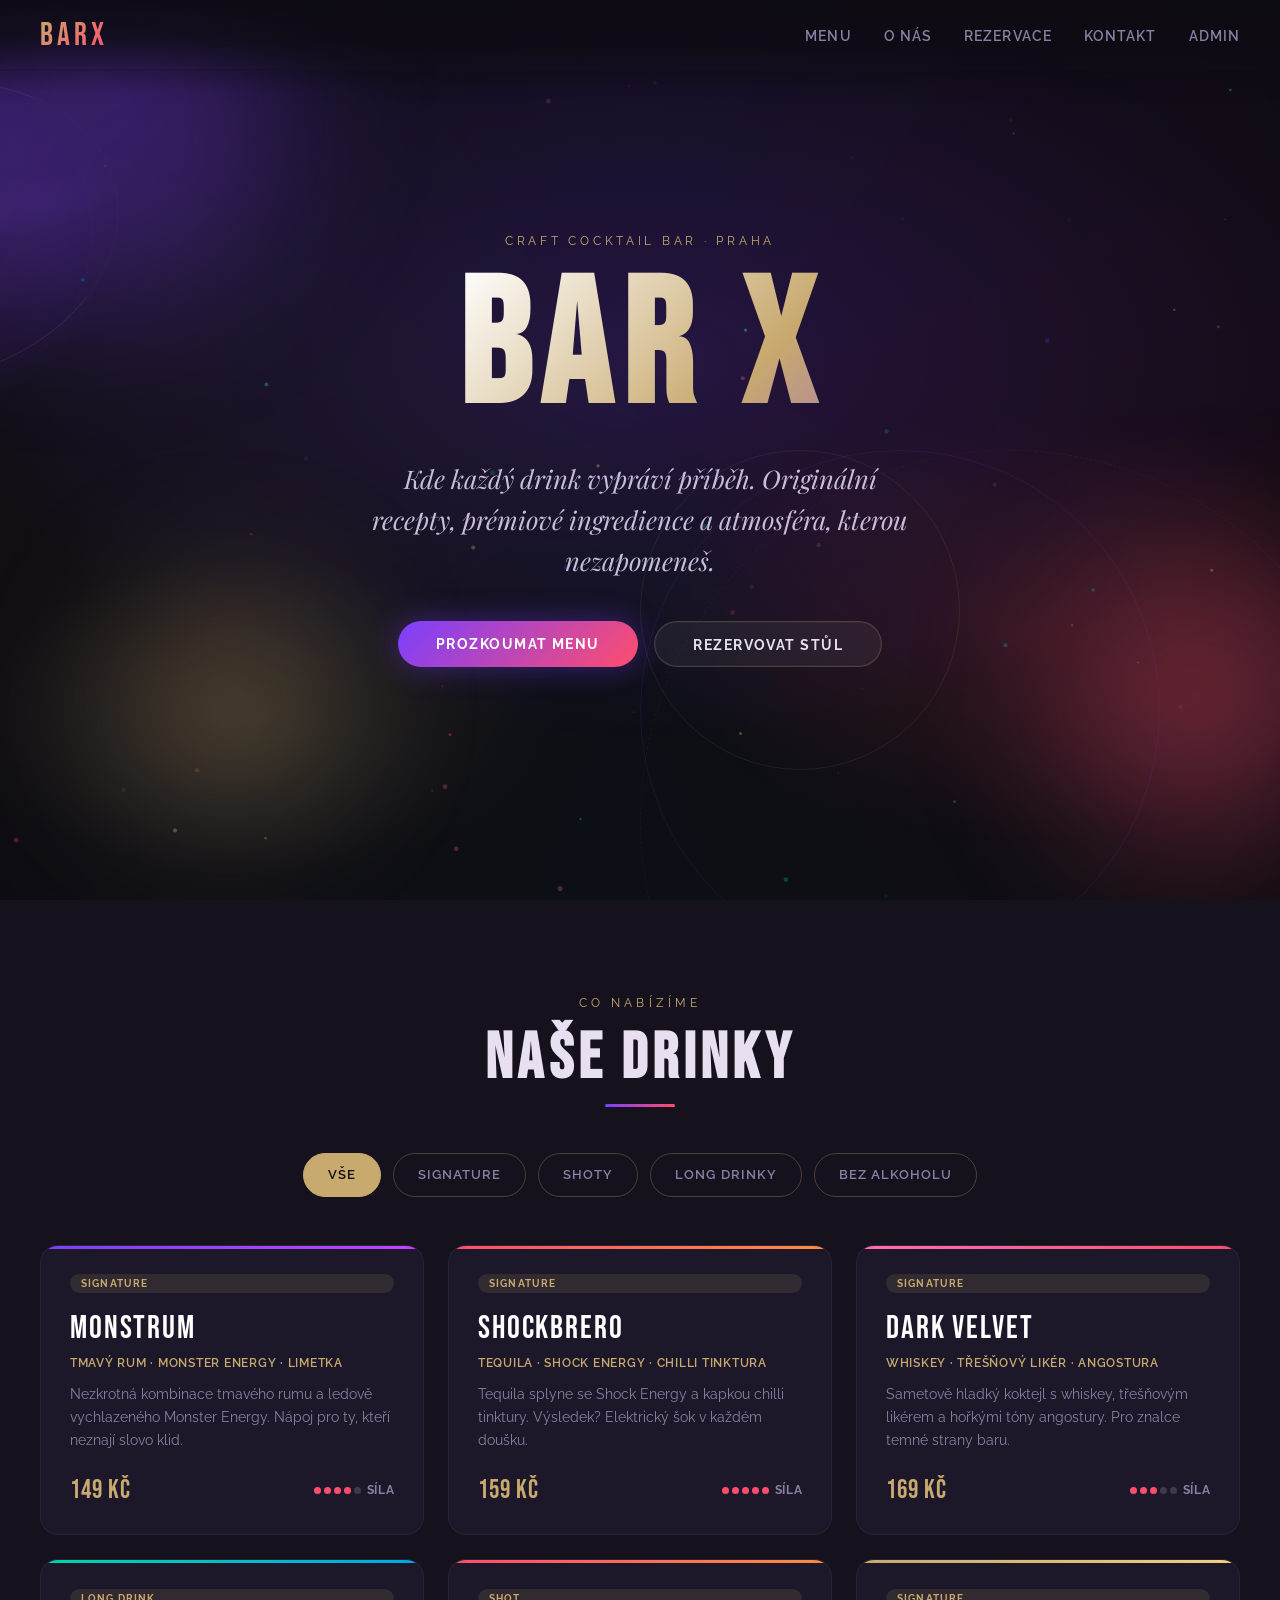
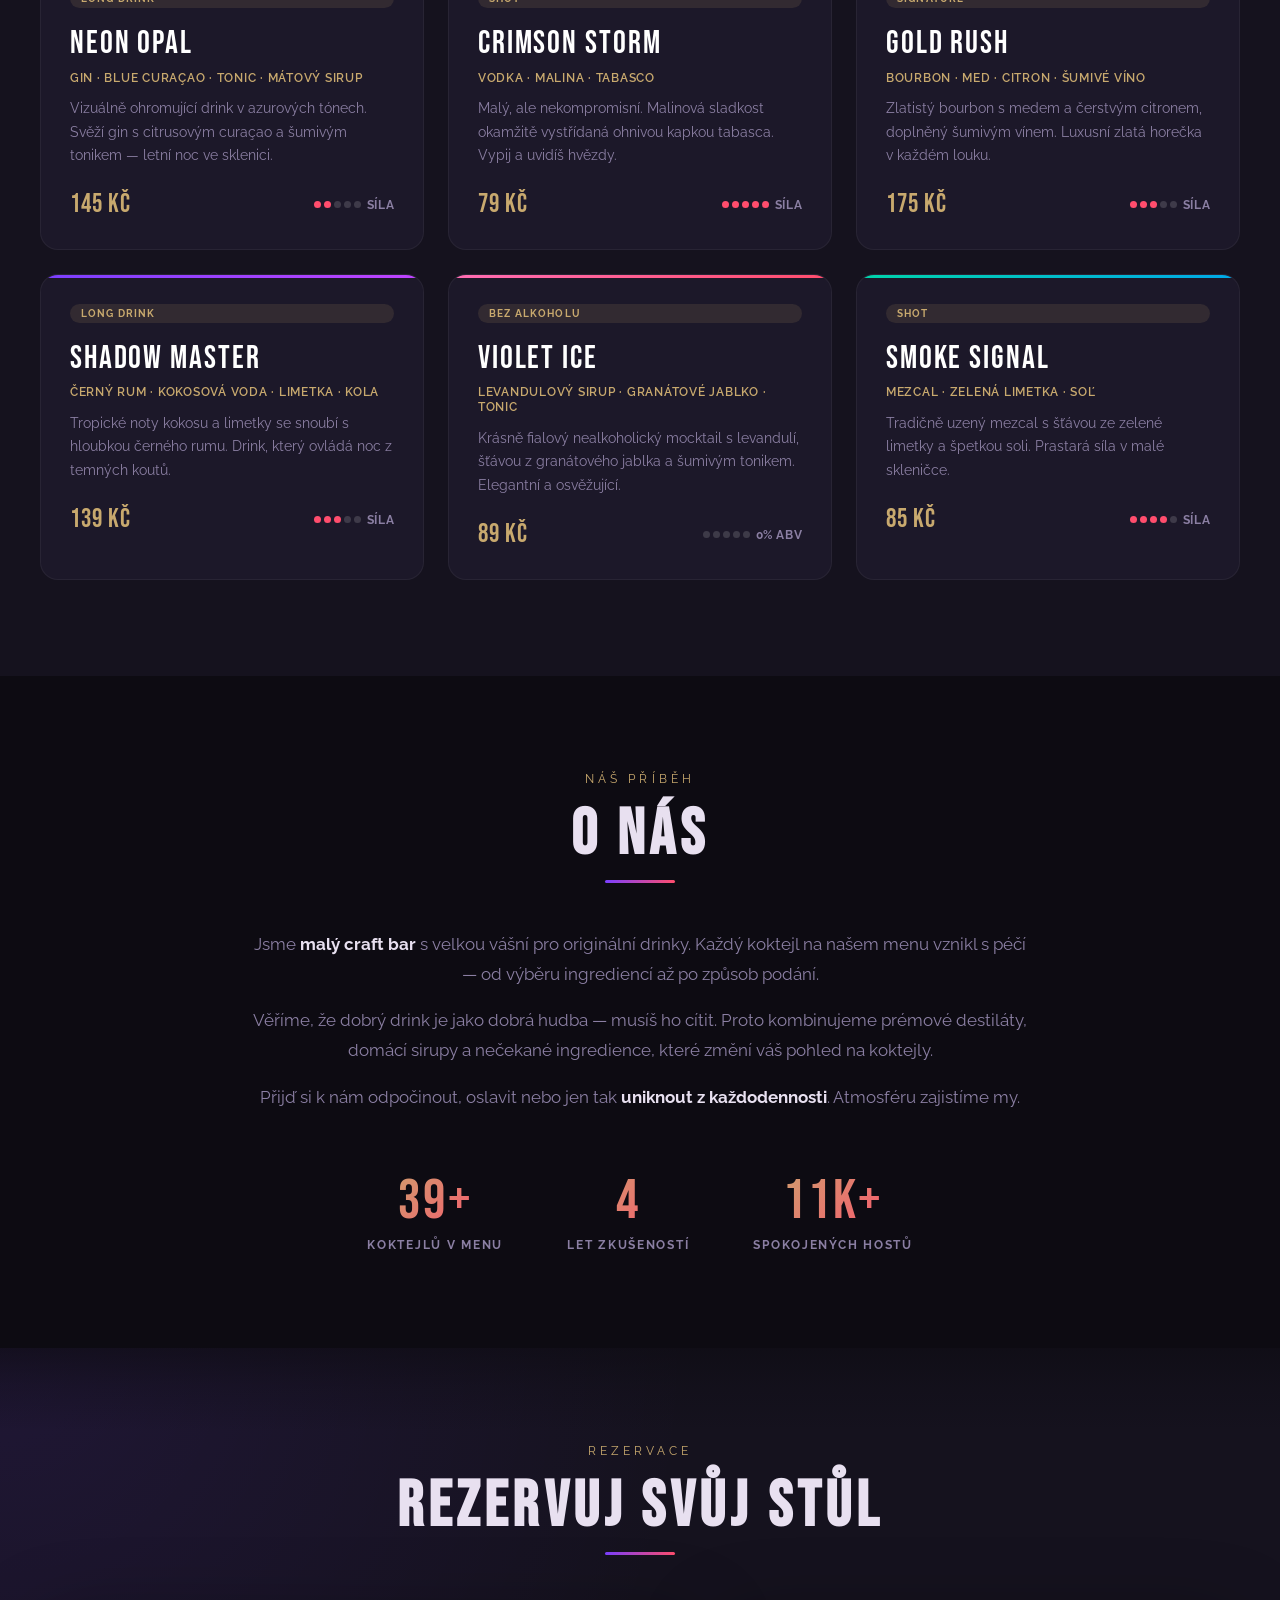
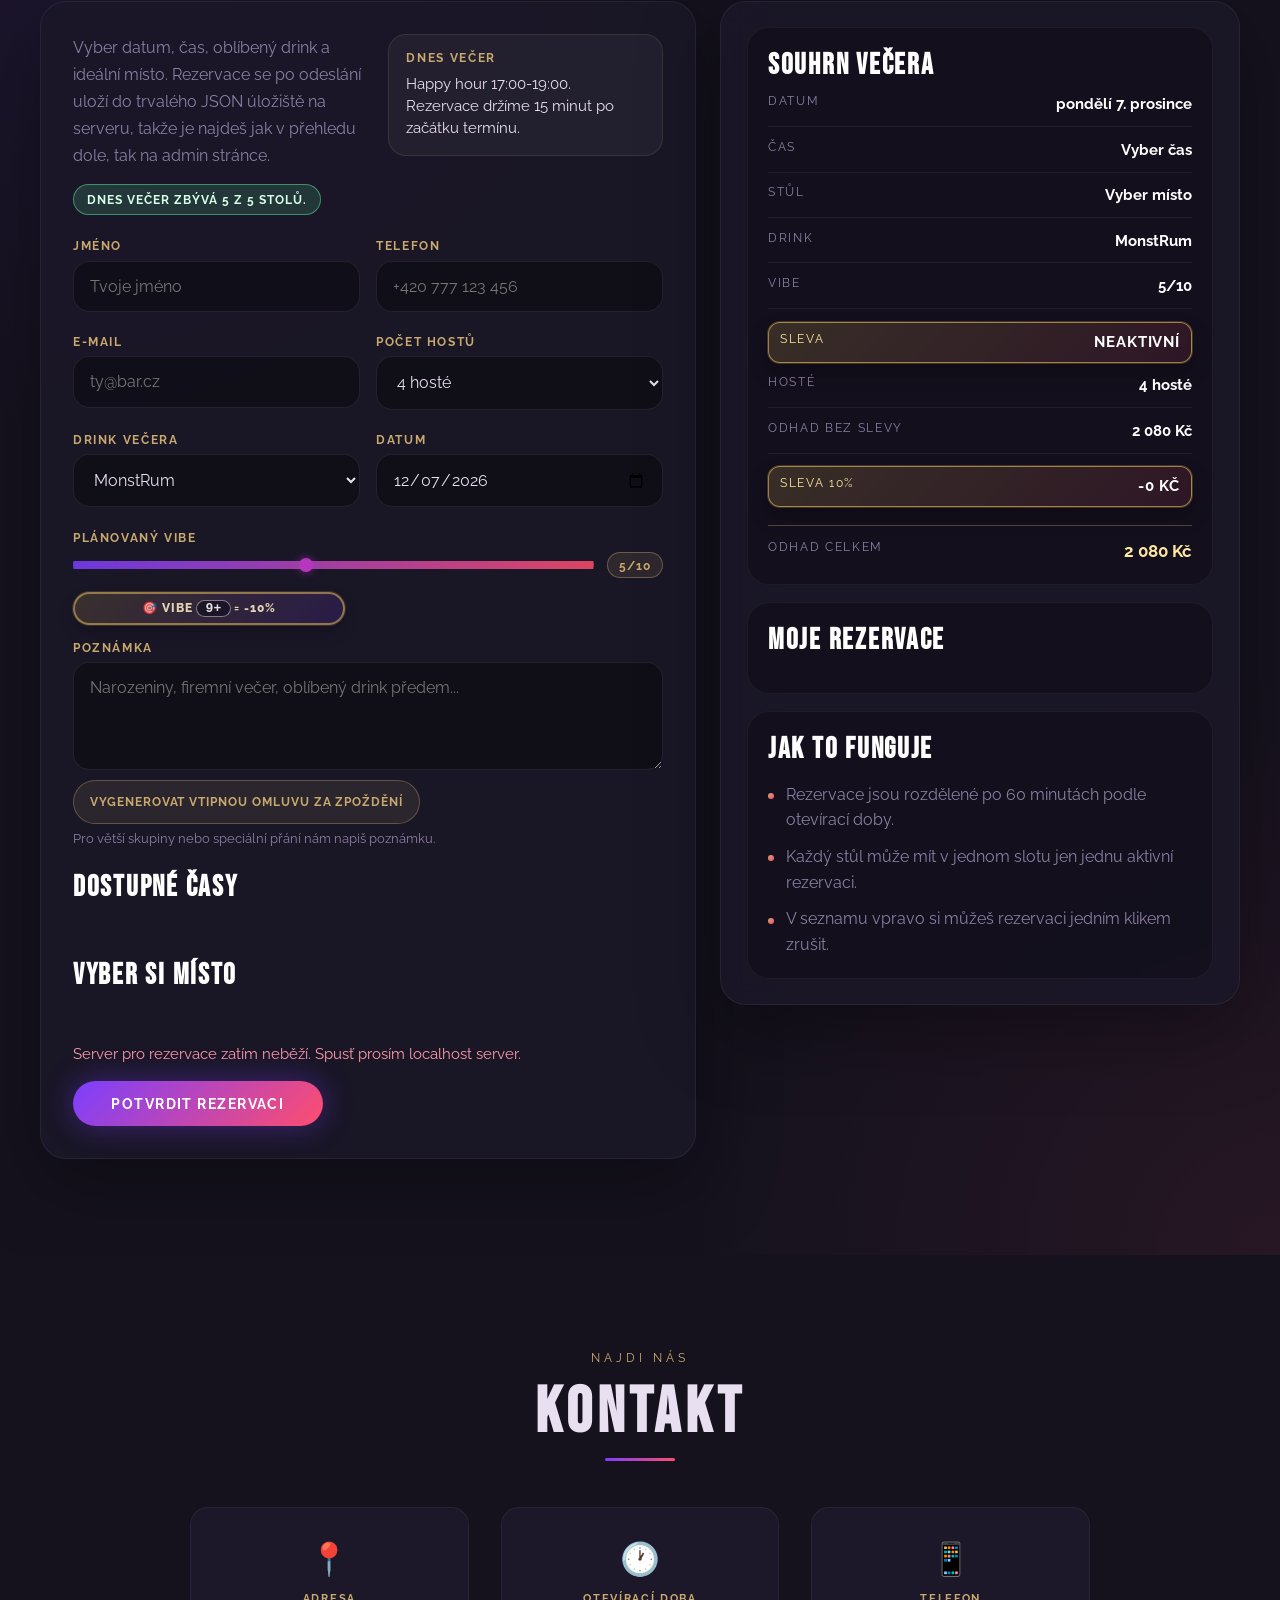
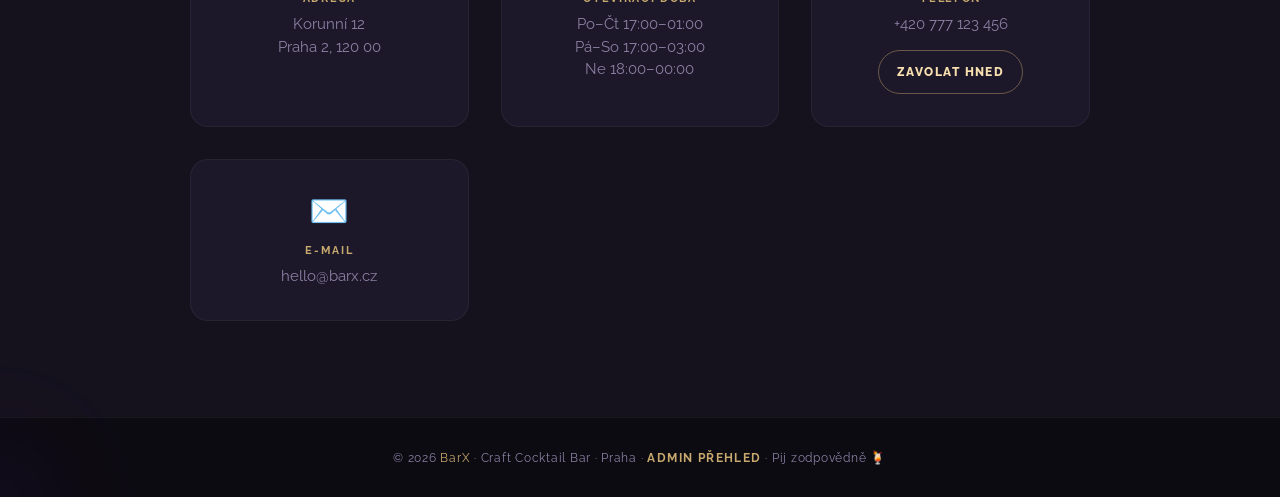
==== commit a906c416: "feat: enhance vibe slider with dynamic colors and shake animation" ====
--- a/index.html
+++ b/index.html
@@ -1006,6 +1006,25 @@
       const hasDiscount = vibe >= DISCOUNT_TRIGGER_VIBE;
       plannedVibeValue.textContent = vibe + '/10';
       plannedVibeValue.classList.toggle('is-legendary', isLegendary);
+
+      // Dynamic thumb color: purple at low → pink/red at high
+      const t = (Math.min(vibe, 10) - 1) / 9; // 0..1
+      const r = Math.round(123 + (255 - 123) * t);
+      const g = Math.round(63 - (63 - 45) * t);
+      const b = Math.round(255 - (255 - 109) * t);
+      const wrapper = plannedVibeInput.closest('.vibe-slider-wrapper');
+      plannedVibeInput.style.setProperty('--vibe-thumb-color', 'rgb(' + r + ',' + g + ',' + b + ')');
+      plannedVibeInput.style.setProperty('--vibe-thumb-glow', 'rgba(' + r + ',' + g + ',' + b + ',.6)');
+
+      // Shake animation: starts at vibe 6, max intensity at 11
+      if (vibe >= 6) {
+        const speed = Math.max(0.06, 0.5 - (vibe - 6) * 0.088);
+        wrapper.style.setProperty('--vibe-shake-speed', speed + 's');
+        wrapper.classList.add('is-shaking');
+      } else {
+        wrapper.classList.remove('is-shaking');
+      }
+
       vibeWarning.hidden = !hasDiscount;
       vibeWarning.classList.toggle('is-visible', hasDiscount);
       vibeWarning.classList.toggle('is-legendary', isLegendary);
--- a/styles.css
+++ b/styles.css
@@ -378,7 +378,7 @@
       flex-wrap: wrap; margin-bottom: 3rem;
     }
     .tab-btn {
-      padding: .5rem 1.5rem;
+      padding: .65rem 1.5rem;
       border-radius: 50px;
       border: 1.5px solid rgba(200,169,110,.3);
       background: transparent;
@@ -390,6 +390,9 @@
       text-transform: uppercase;
       cursor: pointer;
       transition: all .2s;
+      min-height: 44px;
+      display: inline-flex;
+      align-items: center;
     }
     .tab-btn.active, .tab-btn:hover {
       background: var(--accent1);
@@ -399,7 +402,7 @@
 
     .menu-grid {
       display: grid;
-      grid-template-columns: repeat(auto-fill, minmax(290px, 1fr));
+      grid-template-columns: repeat(auto-fill, minmax(min(290px, 100%), 1fr));
       gap: 1.5rem;
       max-width: 1200px;
       margin: 0 auto;
@@ -478,8 +481,8 @@
       position: absolute;
       top: .55rem;
       right: .6rem;
-      width: 2.3rem;
-      height: 2.3rem;
+      width: 2.75rem;
+      height: 2.75rem;
       border-radius: 999px;
       border: 1px solid rgba(255,255,255,.34);
       background: rgba(0,0,0,.48);
@@ -648,8 +651,8 @@
           .drink-strength-slider::-webkit-slider-thumb {
             -webkit-appearance: none;
             appearance: none;
-            width: 18px;
-            height: 18px;
+            width: 26px;
+            height: 26px;
             border-radius: 50%;
             background: linear-gradient(135deg, #7b3fff, #c8a96e);
             border: 2px solid rgba(255,255,255,.4);
@@ -663,8 +666,8 @@
             box-shadow: 0 6px 18px rgba(123,63,255,.6);
           }
           .drink-strength-slider::-moz-range-thumb {
-            width: 18px;
-            height: 18px;
+            width: 26px;
+            height: 26px;
             border-radius: 50%;
             background: linear-gradient(135deg, #7b3fff, #c8a96e);
             border: 2px solid rgba(255,255,255,.4);
@@ -836,6 +839,24 @@
       color: var(--muted);
       line-height: 1.7;
     }
+    .reservation-availability {
+      display: inline-flex;
+      margin-top: .9rem;
+      padding: .45rem .8rem;
+      border-radius: 999px;
+      border: 1px solid rgba(100,255,170,.45);
+      background: rgba(100,255,170,.14);
+      color: #d9ffeb;
+      font-size: .78rem;
+      letter-spacing: .08em;
+      text-transform: uppercase;
+      font-weight: 700;
+    }
+    .reservation-availability.is-low {
+      border-color: rgba(255,154,169,.8);
+      background: rgba(255,154,169,.2);
+      color: #ffd5dc;
+    }
     .reservation-note {
       min-width: 180px;
       padding: 1rem 1.1rem;
@@ -927,33 +948,55 @@
       gap: .85rem;
       flex-wrap: wrap;
     }
+    .vibe-slider-wrapper {
+      flex: 1 1 260px;
+      position: relative;
+      overflow: visible;
+      clip-path: inset(-6px 0 -6px 0 round 999px);
+      border-radius: 999px;
+      height: 22px;
+      display: flex;
+      align-items: center;
+    }
     #plannedVibe {
-      flex: 1 1 260px;
+      /* Range 1-11 (10 steps) — show only 9/10 so value 10 appears at visual end */
+      width: calc(100% * 10 / 9 + 14px * 2 / 9);
+      margin-left: calc(-14px / 9);
+      flex-shrink: 0;
       appearance: none;
       height: 8px;
       border-radius: 999px;
-      background: linear-gradient(90deg, rgba(123,63,255,.85), rgba(255,77,109,.85));
-      border: 1px solid rgba(255,255,255,.14);
+      background: linear-gradient(90deg, rgba(123,63,255,.85) 0%, rgba(255,77,109,.85) 90%, transparent 90%);
+      border: none;
+      outline: none;
       padding: 0;
     }
     #plannedVibe::-webkit-slider-thumb {
       appearance: none;
-      width: 20px;
-      height: 20px;
+      width: 14px;
+      height: 14px;
       border-radius: 50%;
-      border: 2px solid rgba(255,255,255,.6);
-      background: #fff;
-      box-shadow: 0 0 14px rgba(123,63,255,.45);
+      border: none;
+      background: var(--vibe-thumb-color, rgba(160,80,220,.9));
+      box-shadow: 0 0 8px var(--vibe-thumb-glow, rgba(123,63,255,.5));
       cursor: pointer;
+      transition: background .15s ease, box-shadow .15s ease;
     }
     #plannedVibe::-moz-range-thumb {
-      width: 20px;
-      height: 20px;
+      width: 14px;
+      height: 14px;
       border-radius: 50%;
-      border: 2px solid rgba(255,255,255,.6);
-      background: #fff;
-      box-shadow: 0 0 14px rgba(123,63,255,.45);
+      border: none;
+      background: var(--vibe-thumb-color, rgba(160,80,220,.9));
+      box-shadow: 0 0 8px var(--vibe-thumb-glow, rgba(123,63,255,.5));
       cursor: pointer;
+      transition: background .15s ease, box-shadow .15s ease;
+    }
+    #plannedVibe::-moz-range-track {
+      height: 8px;
+      border-radius: 999px;
+      background: linear-gradient(90deg, rgba(123,63,255,.85) 0%, rgba(255,77,109,.85) 90%, transparent 90%);
+      border: none;
     }
     .vibe-value {
       min-width: 56px;
@@ -1053,6 +1096,68 @@
         box-shadow: 0 0 0 2px rgba(255,212,95,.75), 0 18px 40px rgba(0,0,0,.34), 0 0 24px rgba(255,212,95,.32);
       }
     }
+
+    /* ── Legendary Vibe 11/10 ── */
+    .vibe-value.is-legendary {
+      border-color: #ffd45f;
+      background: linear-gradient(135deg, rgba(255,212,95,.35), rgba(255,77,109,.3));
+      color: #fff;
+      font-size: .88rem;
+      text-shadow: 0 0 10px rgba(255,212,95,.6);
+      animation: legendaryValuePulse 1.2s ease-in-out infinite;
+    }
+    .vibe-discount-badge.is-legendary {
+      border-color: #ff4d6d;
+      background: linear-gradient(135deg, #ffd45f, #ff4d6d, #7b3fff);
+      color: #fff;
+      font-weight: 900;
+      text-shadow: 0 0 8px rgba(0,0,0,.5);
+      animation: legendaryBadgeGlow 1.5s ease-in-out infinite;
+    }
+    .vibe-warning.is-legendary {
+      border-color: #ff4d6d;
+      background: linear-gradient(135deg, #ffd45f22, #ff4d6d44, #7b3fff33);
+      animation: legendaryWarningPulse 1.3s ease-in-out infinite;
+    }
+    .vibe-warning.is-legendary strong {
+      background: linear-gradient(90deg, #ffd45f, #ff4d6d, #7b3fff);
+      -webkit-background-clip: text;
+      -webkit-text-fill-color: transparent;
+      background-clip: text;
+    }
+    #summaryVibe.is-legendary {
+      color: #ffd45f;
+      text-shadow: 0 0 8px rgba(255,212,95,.5);
+    }
+    @keyframes legendaryValuePulse {
+      0%, 100% { transform: scale(1); box-shadow: 0 0 6px rgba(255,212,95,.3); }
+      50% { transform: scale(1.08); box-shadow: 0 0 16px rgba(255,212,95,.6); }
+    }
+    @keyframes legendaryBadgeGlow {
+      0%, 100% { transform: scale(1); box-shadow: 0 0 12px rgba(255,77,109,.4); }
+      50% { transform: scale(1.07); box-shadow: 0 0 24px rgba(255,77,109,.6), 0 0 40px rgba(255,212,95,.3); }
+    }
+    @keyframes legendaryWarningPulse {
+      0%, 100% {
+        transform: scale(1);
+        box-shadow: 0 0 0 2px rgba(255,77,109,.5), 0 16px 36px rgba(0,0,0,.32);
+      }
+      50% {
+        transform: scale(1.03);
+        box-shadow: 0 0 0 3px rgba(255,77,109,.8), 0 0 30px rgba(255,212,95,.4), 0 18px 40px rgba(0,0,0,.34);
+      }
+    }
+
+    @keyframes vibeShake {
+      0%, 100% { transform: translateY(0); }
+      25% { transform: translateY(-2px) translateX(1px); }
+      50% { transform: translateY(1px) translateX(-1px); }
+      75% { transform: translateY(-1px) translateX(1px); }
+    }
+    .vibe-slider-wrapper.is-shaking {
+      animation: vibeShake var(--vibe-shake-speed, .5s) ease-in-out infinite;
+    }
+
     .excuse-btn {
       align-self: flex-start;
       margin-top: .15rem;
@@ -1060,7 +1165,7 @@
       background: rgba(200,169,110,.10);
       color: var(--accent1);
       border-radius: 999px;
-      padding: .55rem .95rem;
+      padding: .65rem 1rem;
       font: inherit;
       font-size: .74rem;
       font-weight: 700;
@@ -1068,6 +1173,9 @@
       text-transform: uppercase;
       cursor: pointer;
       transition: transform .2s ease, border-color .2s ease, box-shadow .2s ease;
+      min-height: 44px;
+      display: inline-flex;
+      align-items: center;
     }
     .excuse-btn:hover {
       transform: translateY(-2px);
@@ -1298,13 +1406,16 @@
       background: rgba(255,255,255,.03);
       color: var(--text);
       border-radius: 999px;
-      padding: .55rem 1rem;
+      padding: .65rem 1.1rem;
       font: inherit;
       font-size: .78rem;
       letter-spacing: .08em;
       text-transform: uppercase;
       cursor: pointer;
       transition: transform .2s ease, border-color .2s ease;
+      min-height: 44px;
+      display: inline-flex;
+      align-items: center;
     }
     .ghost-btn:hover {
       transform: translateY(-2px);
@@ -1363,6 +1474,31 @@
       color: var(--accent1); margin-bottom: .5rem;
     }
     .contact-value { font-size: .95rem; color: var(--muted); line-height: 1.5; }
+    .quick-call {
+      display: inline-flex;
+      align-items: center;
+      margin-top: .9rem;
+      padding: .65rem 1.1rem;
+      border-radius: 999px;
+      border: 1px solid rgba(200,169,110,.45);
+      color: #f7dfaf;
+      text-decoration: none;
+      text-transform: uppercase;
+      letter-spacing: .12em;
+      font-size: .75rem;
+      font-weight: 800;
+      min-height: 44px;
+      transition: transform .2s ease, border-color .2s ease, box-shadow .2s ease;
+    }
+    .quick-call:hover {
+      transform: translateY(-2px);
+      border-color: rgba(200,169,110,.8);
+      box-shadow: 0 10px 22px rgba(0,0,0,.25);
+    }
+    .quick-call:focus-visible {
+      outline: 2px solid rgba(240, 201, 134, .95);
+      outline-offset: 3px;
+    }
 
     /* ── FOOTER ────────────────────────────────────── */
     footer {
@@ -1402,6 +1538,8 @@
         overflow-x: auto;
         -webkit-overflow-scrolling: touch;
         scrollbar-width: none;
+        mask-image: linear-gradient(to right, transparent 0, #000 .5rem, #000 calc(100% - 2rem), transparent 100%);
+        -webkit-mask-image: linear-gradient(to right, transparent 0, #000 .5rem, #000 calc(100% - 2rem), transparent 100%);
       }
       .nav-links::-webkit-scrollbar { display: none; }
       .nav-links li { flex: 0 0 auto; }
@@ -1409,6 +1547,10 @@
         white-space: nowrap;
         font-size: .72rem;
         letter-spacing: .11em;
+        padding: .55rem .25rem;
+        min-height: 44px;
+        display: inline-flex;
+        align-items: center;
       }
       .stats { gap: 2rem; }
       .gas-planet {
@@ -1448,6 +1590,7 @@
       .field select,
       .field textarea {
         padding: .86rem .9rem;
+        font-size: 16px;
       }
       .slot-grid,
       .table-grid {
@@ -1507,6 +1650,13 @@
       .reservation-intro {
         flex-direction: column;
         align-items: stretch;
+      }
+      .summary-card {
+        position: sticky;
+        top: 5.2rem;
+        z-index: 4;
+        max-height: 45vh;
+        overflow-y: auto;
       }
 
       /* Touch screens: hide hover-only tooltip bubbles */
@@ -1833,6 +1983,7 @@
   color: var(--text);
   padding: 0 .85rem;
   font: inherit;
+  font-size: 16px;
 }
 .admin-page .toolbar-select:focus {
   outline: none;
@@ -1848,6 +1999,7 @@
   color: var(--text);
   padding: 0 .95rem;
   font: inherit;
+  font-size: 16px;
 }
 .admin-page .search input:focus {
   outline: none;
@@ -2275,12 +2427,29 @@
     gap: .15rem;
   }
   .admin-page .mini-btn {
-    width: 1.62rem;
-    height: 1.62rem;
-    font-size: .86rem;
+    width: 2.75rem;
+    height: 2.75rem;
+    font-size: 1.1rem;
   }
 }
 @media (max-width: 560px) {
   .admin-page .stats { grid-template-columns: 1fr; }
   .admin-page .stat strong { font-size: 1.8rem; }
 }
+
+/* ── REDUCED MOTION ──────────────────────────────── */
+@media (prefers-reduced-motion: reduce) {
+  *, *::before, *::after {
+    animation-duration: 0.01ms !important;
+    animation-iteration-count: 1 !important;
+    transition-duration: 0.01ms !important;
+  }
+  .hero-ring { display: none; }
+  .orb { display: none; }
+  #cursor-glow { display: none; }
+}
+
+/* ── TOUCH DEVICES: hide cursor glow ─────────────── */
+@media (hover: none) and (pointer: coarse) {
+  #cursor-glow { display: none; }
+}
--- a/styles.css
+++ b/styles.css
@@ -378,7 +378,7 @@
       flex-wrap: wrap; margin-bottom: 3rem;
     }
     .tab-btn {
-      padding: .5rem 1.5rem;
+      padding: .65rem 1.5rem;
       border-radius: 50px;
       border: 1.5px solid rgba(200,169,110,.3);
       background: transparent;
@@ -390,6 +390,9 @@
       text-transform: uppercase;
       cursor: pointer;
       transition: all .2s;
+      min-height: 44px;
+      display: inline-flex;
+      align-items: center;
     }
     .tab-btn.active, .tab-btn:hover {
       background: var(--accent1);
@@ -399,7 +402,7 @@
 
     .menu-grid {
       display: grid;
-      grid-template-columns: repeat(auto-fill, minmax(290px, 1fr));
+      grid-template-columns: repeat(auto-fill, minmax(min(290px, 100%), 1fr));
       gap: 1.5rem;
       max-width: 1200px;
       margin: 0 auto;
@@ -478,8 +481,8 @@
       position: absolute;
       top: .55rem;
       right: .6rem;
-      width: 2.3rem;
-      height: 2.3rem;
+      width: 2.75rem;
+      height: 2.75rem;
       border-radius: 999px;
       border: 1px solid rgba(255,255,255,.34);
       background: rgba(0,0,0,.48);
@@ -648,8 +651,8 @@
           .drink-strength-slider::-webkit-slider-thumb {
             -webkit-appearance: none;
             appearance: none;
-            width: 18px;
-            height: 18px;
+            width: 26px;
+            height: 26px;
             border-radius: 50%;
             background: linear-gradient(135deg, #7b3fff, #c8a96e);
             border: 2px solid rgba(255,255,255,.4);
@@ -663,8 +666,8 @@
             box-shadow: 0 6px 18px rgba(123,63,255,.6);
           }
           .drink-strength-slider::-moz-range-thumb {
-            width: 18px;
-            height: 18px;
+            width: 26px;
+            height: 26px;
             border-radius: 50%;
             background: linear-gradient(135deg, #7b3fff, #c8a96e);
             border: 2px solid rgba(255,255,255,.4);
@@ -836,6 +839,24 @@
       color: var(--muted);
       line-height: 1.7;
     }
+    .reservation-availability {
+      display: inline-flex;
+      margin-top: .9rem;
+      padding: .45rem .8rem;
+      border-radius: 999px;
+      border: 1px solid rgba(100,255,170,.45);
+      background: rgba(100,255,170,.14);
+      color: #d9ffeb;
+      font-size: .78rem;
+      letter-spacing: .08em;
+      text-transform: uppercase;
+      font-weight: 700;
+    }
+    .reservation-availability.is-low {
+      border-color: rgba(255,154,169,.8);
+      background: rgba(255,154,169,.2);
+      color: #ffd5dc;
+    }
     .reservation-note {
       min-width: 180px;
       padding: 1rem 1.1rem;
@@ -927,33 +948,55 @@
       gap: .85rem;
       flex-wrap: wrap;
     }
+    .vibe-slider-wrapper {
+      flex: 1 1 260px;
+      position: relative;
+      overflow: visible;
+      clip-path: inset(-6px 0 -6px 0 round 999px);
+      border-radius: 999px;
+      height: 22px;
+      display: flex;
+      align-items: center;
+    }
     #plannedVibe {
-      flex: 1 1 260px;
+      /* Range 1-11 (10 steps) — show only 9/10 so value 10 appears at visual end */
+      width: calc(100% * 10 / 9 + 14px * 2 / 9);
+      margin-left: calc(-14px / 9);
+      flex-shrink: 0;
       appearance: none;
       height: 8px;
       border-radius: 999px;
-      background: linear-gradient(90deg, rgba(123,63,255,.85), rgba(255,77,109,.85));
-      border: 1px solid rgba(255,255,255,.14);
+      background: linear-gradient(90deg, rgba(123,63,255,.85) 0%, rgba(255,77,109,.85) 90%, transparent 90%);
+      border: none;
+      outline: none;
       padding: 0;
     }
     #plannedVibe::-webkit-slider-thumb {
       appearance: none;
-      width: 20px;
-      height: 20px;
+      width: 14px;
+      height: 14px;
       border-radius: 50%;
-      border: 2px solid rgba(255,255,255,.6);
-      background: #fff;
-      box-shadow: 0 0 14px rgba(123,63,255,.45);
+      border: none;
+      background: var(--vibe-thumb-color, rgba(160,80,220,.9));
+      box-shadow: 0 0 8px var(--vibe-thumb-glow, rgba(123,63,255,.5));
       cursor: pointer;
+      transition: background .15s ease, box-shadow .15s ease;
     }
     #plannedVibe::-moz-range-thumb {
-      width: 20px;
-      height: 20px;
+      width: 14px;
+      height: 14px;
       border-radius: 50%;
-      border: 2px solid rgba(255,255,255,.6);
-      background: #fff;
-      box-shadow: 0 0 14px rgba(123,63,255,.45);
+      border: none;
+      background: var(--vibe-thumb-color, rgba(160,80,220,.9));
+      box-shadow: 0 0 8px var(--vibe-thumb-glow, rgba(123,63,255,.5));
       cursor: pointer;
+      transition: background .15s ease, box-shadow .15s ease;
+    }
+    #plannedVibe::-moz-range-track {
+      height: 8px;
+      border-radius: 999px;
+      background: linear-gradient(90deg, rgba(123,63,255,.85) 0%, rgba(255,77,109,.85) 90%, transparent 90%);
+      border: none;
     }
     .vibe-value {
       min-width: 56px;
@@ -1053,6 +1096,68 @@
         box-shadow: 0 0 0 2px rgba(255,212,95,.75), 0 18px 40px rgba(0,0,0,.34), 0 0 24px rgba(255,212,95,.32);
       }
     }
+
+    /* ── Legendary Vibe 11/10 ── */
+    .vibe-value.is-legendary {
+      border-color: #ffd45f;
+      background: linear-gradient(135deg, rgba(255,212,95,.35), rgba(255,77,109,.3));
+      color: #fff;
+      font-size: .88rem;
+      text-shadow: 0 0 10px rgba(255,212,95,.6);
+      animation: legendaryValuePulse 1.2s ease-in-out infinite;
+    }
+    .vibe-discount-badge.is-legendary {
+      border-color: #ff4d6d;
+      background: linear-gradient(135deg, #ffd45f, #ff4d6d, #7b3fff);
+      color: #fff;
+      font-weight: 900;
+      text-shadow: 0 0 8px rgba(0,0,0,.5);
+      animation: legendaryBadgeGlow 1.5s ease-in-out infinite;
+    }
+    .vibe-warning.is-legendary {
+      border-color: #ff4d6d;
+      background: linear-gradient(135deg, #ffd45f22, #ff4d6d44, #7b3fff33);
+      animation: legendaryWarningPulse 1.3s ease-in-out infinite;
+    }
+    .vibe-warning.is-legendary strong {
+      background: linear-gradient(90deg, #ffd45f, #ff4d6d, #7b3fff);
+      -webkit-background-clip: text;
+      -webkit-text-fill-color: transparent;
+      background-clip: text;
+    }
+    #summaryVibe.is-legendary {
+      color: #ffd45f;
+      text-shadow: 0 0 8px rgba(255,212,95,.5);
+    }
+    @keyframes legendaryValuePulse {
+      0%, 100% { transform: scale(1); box-shadow: 0 0 6px rgba(255,212,95,.3); }
+      50% { transform: scale(1.08); box-shadow: 0 0 16px rgba(255,212,95,.6); }
+    }
+    @keyframes legendaryBadgeGlow {
+      0%, 100% { transform: scale(1); box-shadow: 0 0 12px rgba(255,77,109,.4); }
+      50% { transform: scale(1.07); box-shadow: 0 0 24px rgba(255,77,109,.6), 0 0 40px rgba(255,212,95,.3); }
+    }
+    @keyframes legendaryWarningPulse {
+      0%, 100% {
+        transform: scale(1);
+        box-shadow: 0 0 0 2px rgba(255,77,109,.5), 0 16px 36px rgba(0,0,0,.32);
+      }
+      50% {
+        transform: scale(1.03);
+        box-shadow: 0 0 0 3px rgba(255,77,109,.8), 0 0 30px rgba(255,212,95,.4), 0 18px 40px rgba(0,0,0,.34);
+      }
+    }
+
+    @keyframes vibeShake {
+      0%, 100% { transform: translateY(0); }
+      25% { transform: translateY(-2px) translateX(1px); }
+      50% { transform: translateY(1px) translateX(-1px); }
+      75% { transform: translateY(-1px) translateX(1px); }
+    }
+    .vibe-slider-wrapper.is-shaking {
+      animation: vibeShake var(--vibe-shake-speed, .5s) ease-in-out infinite;
+    }
+
     .excuse-btn {
       align-self: flex-start;
       margin-top: .15rem;
@@ -1060,7 +1165,7 @@
       background: rgba(200,169,110,.10);
       color: var(--accent1);
       border-radius: 999px;
-      padding: .55rem .95rem;
+      padding: .65rem 1rem;
       font: inherit;
       font-size: .74rem;
       font-weight: 700;
@@ -1068,6 +1173,9 @@
       text-transform: uppercase;
       cursor: pointer;
       transition: transform .2s ease, border-color .2s ease, box-shadow .2s ease;
+      min-height: 44px;
+      display: inline-flex;
+      align-items: center;
     }
     .excuse-btn:hover {
       transform: translateY(-2px);
@@ -1298,13 +1406,16 @@
       background: rgba(255,255,255,.03);
       color: var(--text);
       border-radius: 999px;
-      padding: .55rem 1rem;
+      padding: .65rem 1.1rem;
       font: inherit;
       font-size: .78rem;
       letter-spacing: .08em;
       text-transform: uppercase;
       cursor: pointer;
       transition: transform .2s ease, border-color .2s ease;
+      min-height: 44px;
+      display: inline-flex;
+      align-items: center;
     }
     .ghost-btn:hover {
       transform: translateY(-2px);
@@ -1363,6 +1474,31 @@
       color: var(--accent1); margin-bottom: .5rem;
     }
     .contact-value { font-size: .95rem; color: var(--muted); line-height: 1.5; }
+    .quick-call {
+      display: inline-flex;
+      align-items: center;
+      margin-top: .9rem;
+      padding: .65rem 1.1rem;
+      border-radius: 999px;
+      border: 1px solid rgba(200,169,110,.45);
+      color: #f7dfaf;
+      text-decoration: none;
+      text-transform: uppercase;
+      letter-spacing: .12em;
+      font-size: .75rem;
+      font-weight: 800;
+      min-height: 44px;
+      transition: transform .2s ease, border-color .2s ease, box-shadow .2s ease;
+    }
+    .quick-call:hover {
+      transform: translateY(-2px);
+      border-color: rgba(200,169,110,.8);
+      box-shadow: 0 10px 22px rgba(0,0,0,.25);
+    }
+    .quick-call:focus-visible {
+      outline: 2px solid rgba(240, 201, 134, .95);
+      outline-offset: 3px;
+    }
 
     /* ── FOOTER ────────────────────────────────────── */
     footer {
@@ -1402,6 +1538,8 @@
         overflow-x: auto;
         -webkit-overflow-scrolling: touch;
         scrollbar-width: none;
+        mask-image: linear-gradient(to right, transparent 0, #000 .5rem, #000 calc(100% - 2rem), transparent 100%);
+        -webkit-mask-image: linear-gradient(to right, transparent 0, #000 .5rem, #000 calc(100% - 2rem), transparent 100%);
       }
       .nav-links::-webkit-scrollbar { display: none; }
       .nav-links li { flex: 0 0 auto; }
@@ -1409,6 +1547,10 @@
         white-space: nowrap;
         font-size: .72rem;
         letter-spacing: .11em;
+        padding: .55rem .25rem;
+        min-height: 44px;
+        display: inline-flex;
+        align-items: center;
       }
       .stats { gap: 2rem; }
       .gas-planet {
@@ -1448,6 +1590,7 @@
       .field select,
       .field textarea {
         padding: .86rem .9rem;
+        font-size: 16px;
       }
       .slot-grid,
       .table-grid {
@@ -1507,6 +1650,13 @@
       .reservation-intro {
         flex-direction: column;
         align-items: stretch;
+      }
+      .summary-card {
+        position: sticky;
+        top: 5.2rem;
+        z-index: 4;
+        max-height: 45vh;
+        overflow-y: auto;
       }
 
       /* Touch screens: hide hover-only tooltip bubbles */
@@ -1833,6 +1983,7 @@
   color: var(--text);
   padding: 0 .85rem;
   font: inherit;
+  font-size: 16px;
 }
 .admin-page .toolbar-select:focus {
   outline: none;
@@ -1848,6 +1999,7 @@
   color: var(--text);
   padding: 0 .95rem;
   font: inherit;
+  font-size: 16px;
 }
 .admin-page .search input:focus {
   outline: none;
@@ -2275,12 +2427,29 @@
     gap: .15rem;
   }
   .admin-page .mini-btn {
-    width: 1.62rem;
-    height: 1.62rem;
-    font-size: .86rem;
+    width: 2.75rem;
+    height: 2.75rem;
+    font-size: 1.1rem;
   }
 }
 @media (max-width: 560px) {
   .admin-page .stats { grid-template-columns: 1fr; }
   .admin-page .stat strong { font-size: 1.8rem; }
 }
+
+/* ── REDUCED MOTION ──────────────────────────────── */
+@media (prefers-reduced-motion: reduce) {
+  *, *::before, *::after {
+    animation-duration: 0.01ms !important;
+    animation-iteration-count: 1 !important;
+    transition-duration: 0.01ms !important;
+  }
+  .hero-ring { display: none; }
+  .orb { display: none; }
+  #cursor-glow { display: none; }
+}
+
+/* ── TOUCH DEVICES: hide cursor glow ─────────────── */
+@media (hover: none) and (pointer: coarse) {
+  #cursor-glow { display: none; }
+}
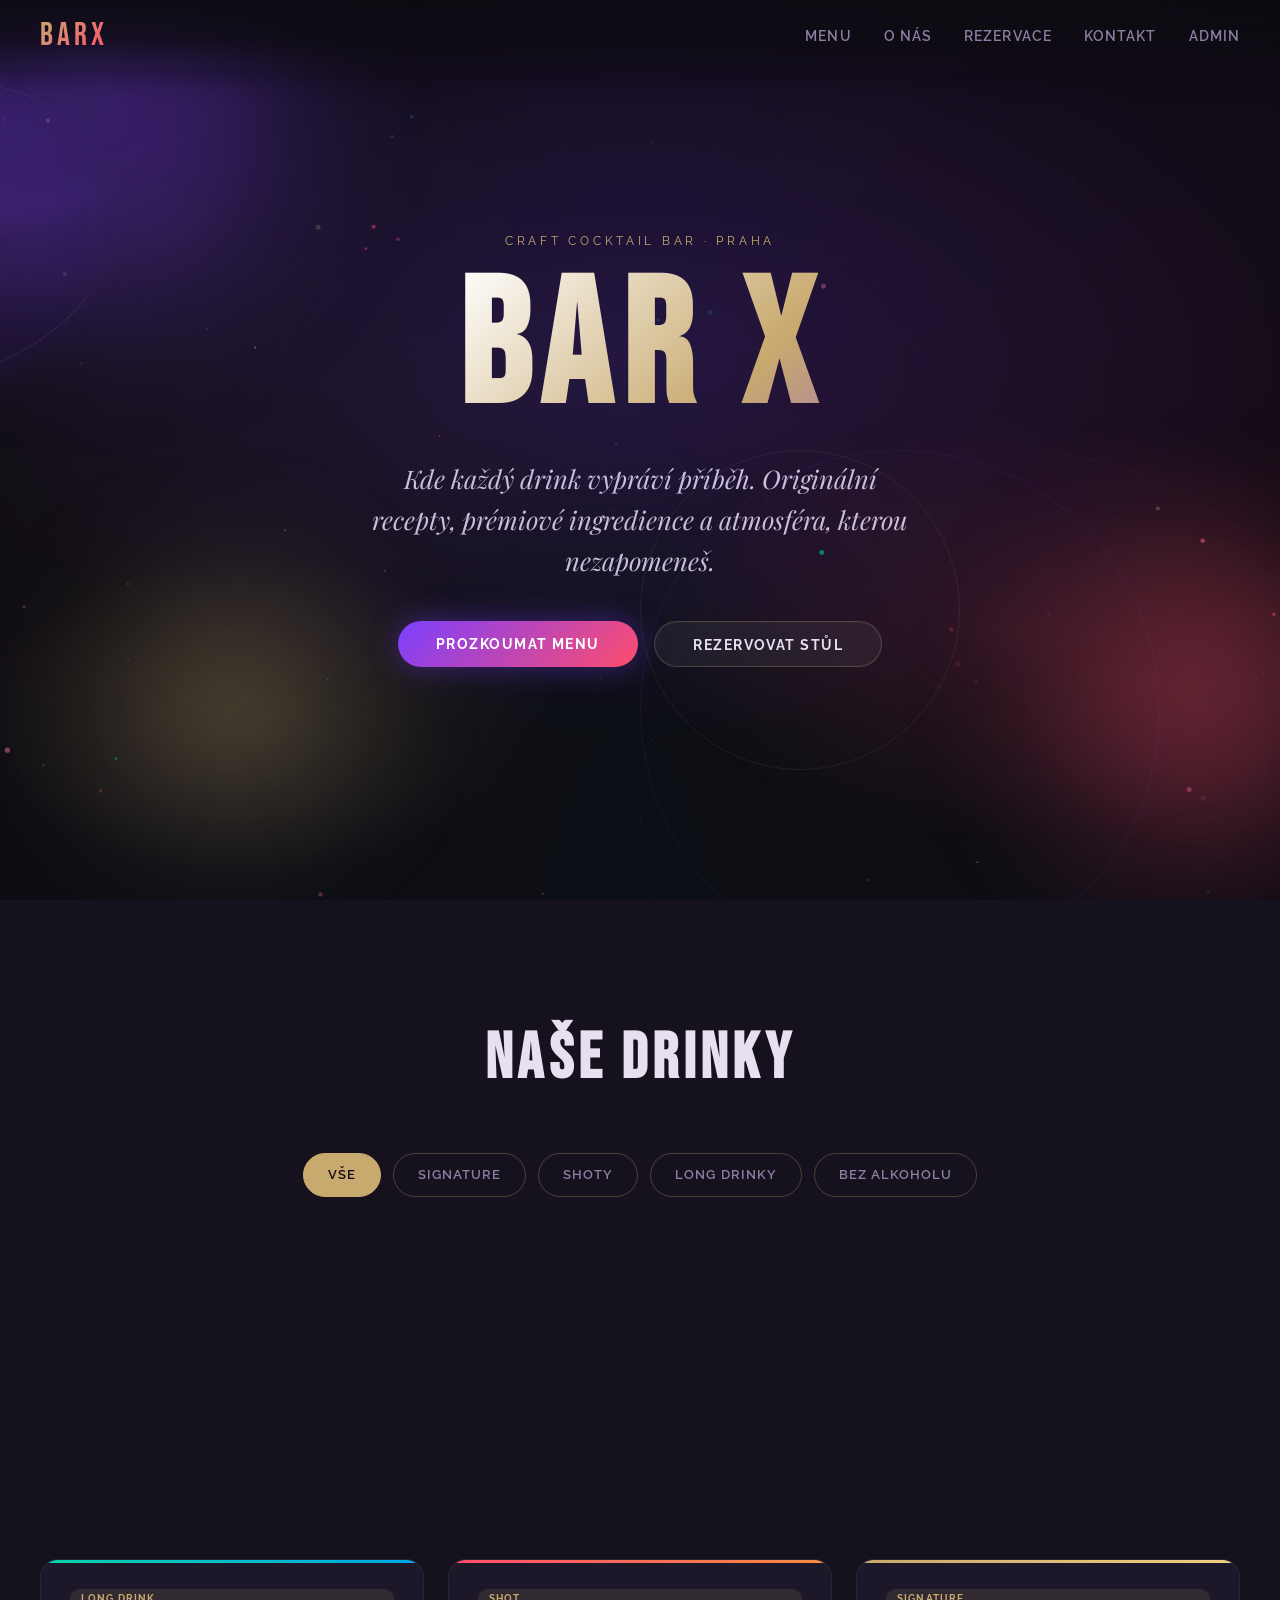
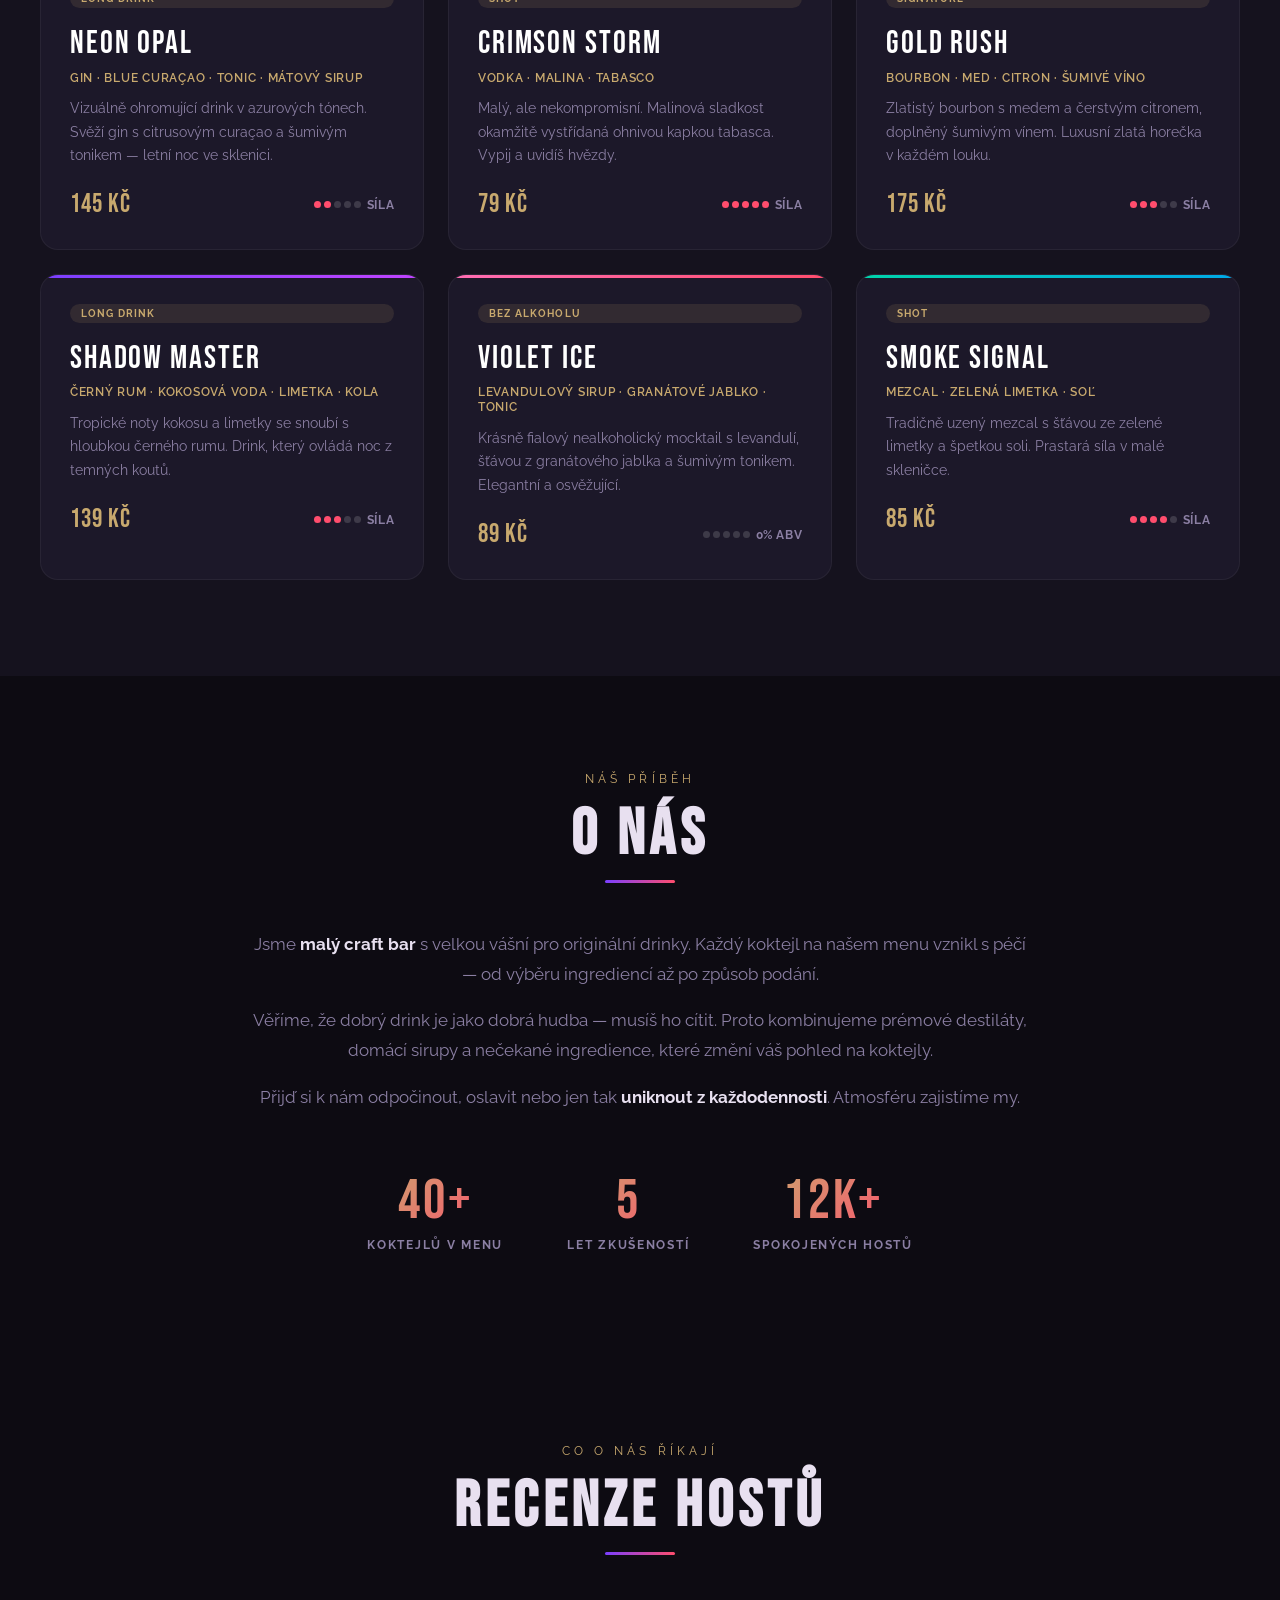
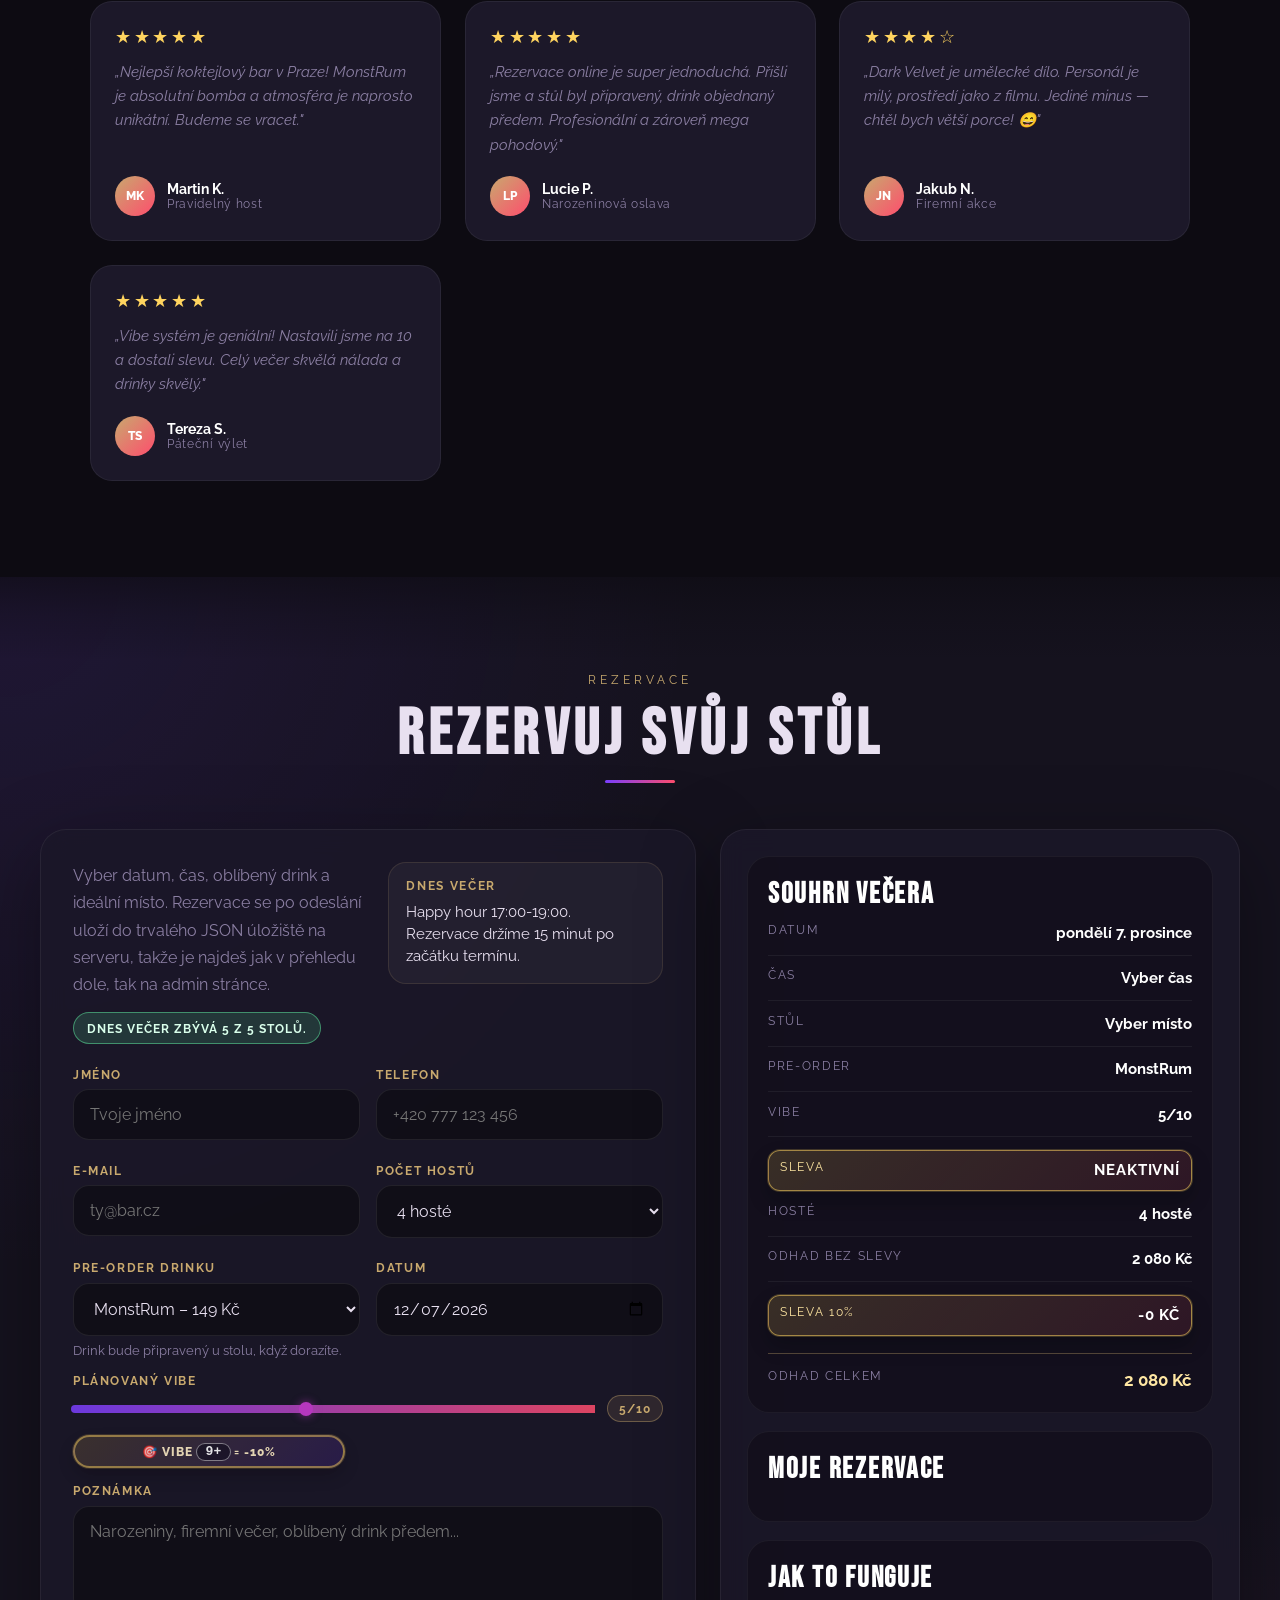
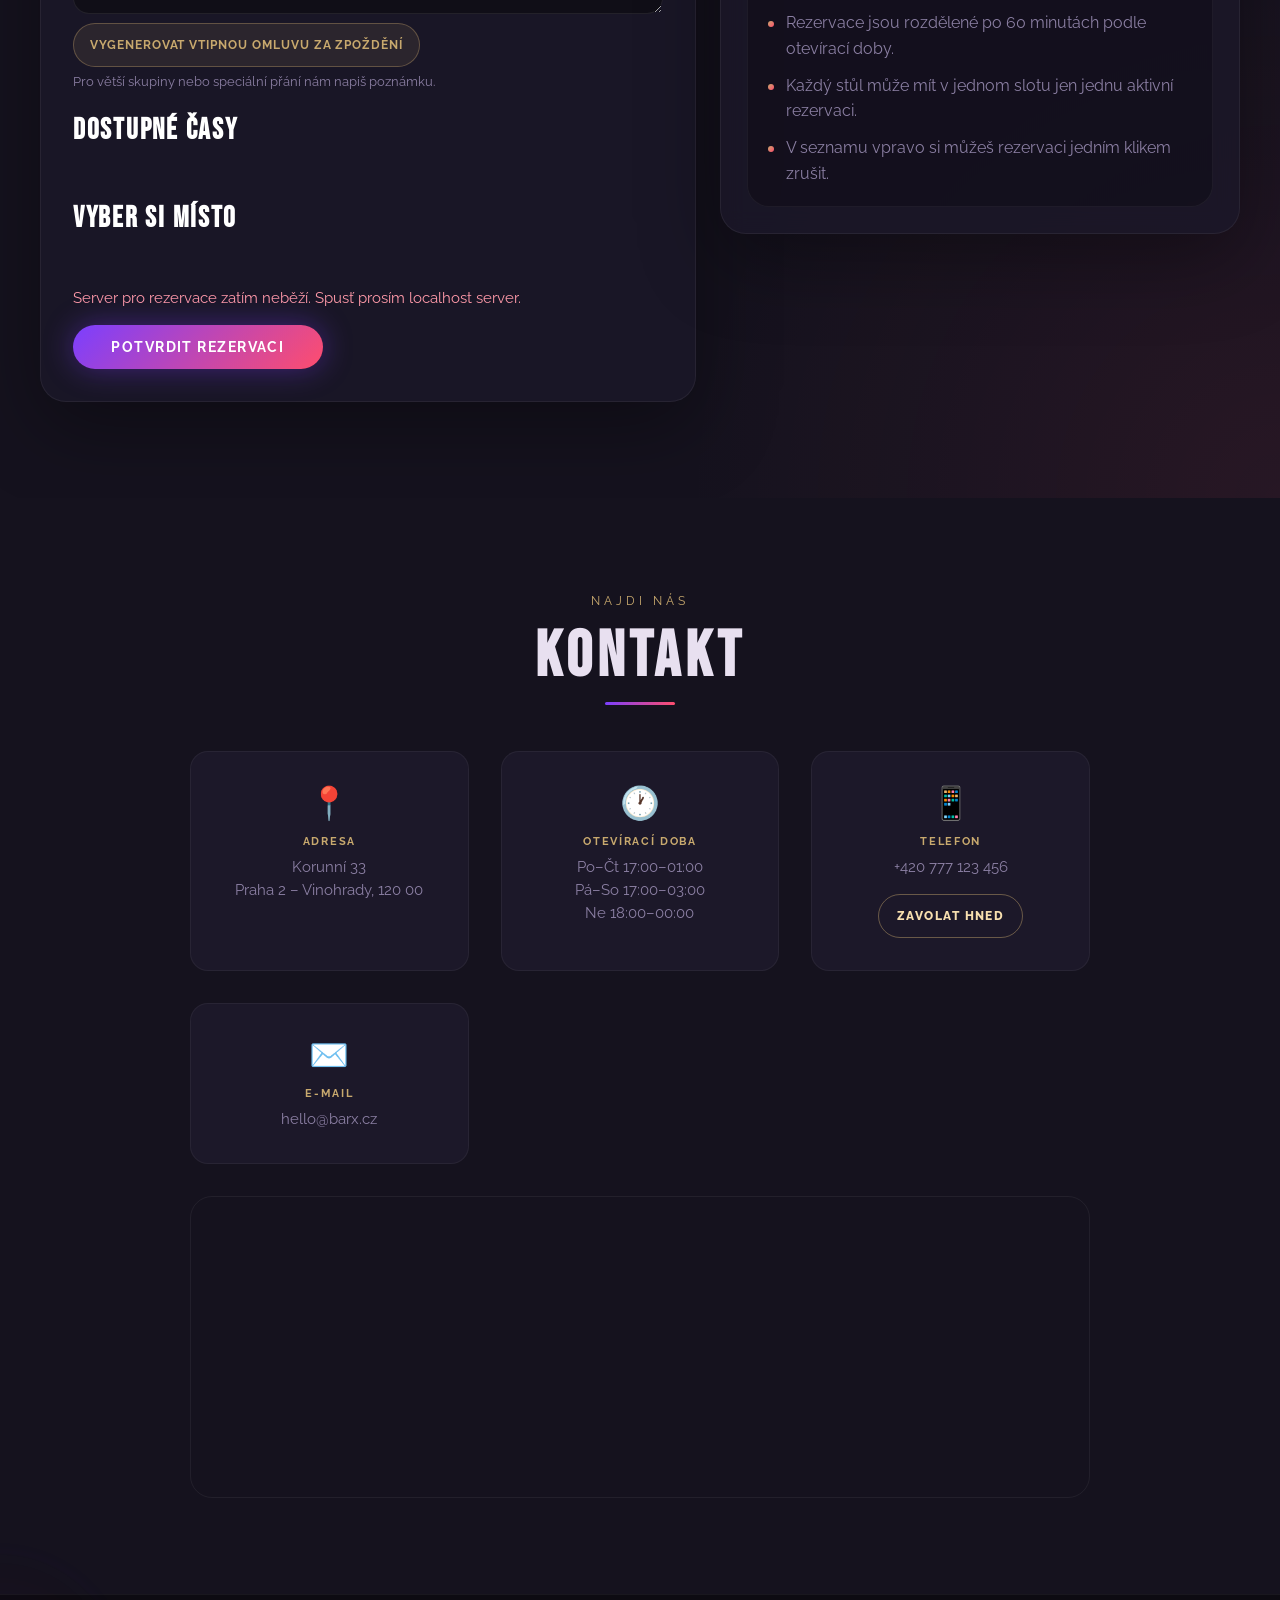
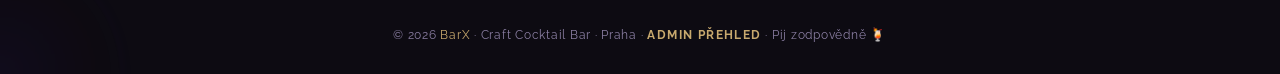
==== commit 5a794a20: "Update index.html, server.js, and styles.css for new features and improvements (#7) - Updated addres" ====
--- a/index.html
+++ b/index.html
@@ -26,8 +26,8 @@
       "priceRange": "$$",
       "address": {
         "@type": "PostalAddress",
-        "streetAddress": "Korunni 12",
-        "addressLocality": "Praha",
+        "streetAddress": "Korunní 33",
+        "addressLocality": "Praha 2",
         "postalCode": "12000",
         "addressCountry": "CZ"
       },
@@ -74,6 +74,7 @@
     <ul class="nav-links">
       <li><a href="#menu" data-tip="Náš koktejlový lístek">Menu</a></li>
       <li><a href="#about" data-tip="Příběh a tým baru">O nás</a></li>
+      <!-- <li><a href="#gallery" data-tip="Fotky z baru">Galerie</a></li> -->
       <li><a href="#reservation" data-tip="Rezervuj stůl online">Rezervace</a></li>
       <li><a href="#contact" data-tip="Adresa a otevírací doba">Kontakt</a></li>
       <li><a aria-disabled="true" tabindex="-1" data-tip="Správa rezervací (interní)">Admin</a></li>
@@ -332,6 +333,91 @@
     </div>
   </section>
 
+  <!-- GALLERY (deaktivováno)
+  <section id="gallery">
+    <span class="section-label">Atmosféra</span>
+    <h2 class="section-title">Nahlédni do baru</h2>
+    <div class="gallery-grid">
+      <button class="gallery-item" data-caption="Barový pult s osvětlením" type="button" aria-label="Zvětšit fotku: Barový pult s osvětlením">
+        <div class="gallery-placeholder" style="--gp-hue:270">🍸</div>
+        <span class="gallery-caption">Barový pult</span>
+      </button>
+      <button class="gallery-item" data-caption="VIP salonek pro soukromé akce" type="button" aria-label="Zvětšit fotku: VIP salonek">
+        <div class="gallery-placeholder" style="--gp-hue:340">🛋️</div>
+        <span class="gallery-caption">VIP salonek</span>
+      </button>
+      <button class="gallery-item" data-caption="Signature koktejl MonstRum" type="button" aria-label="Zvětšit fotku: Signature koktejl">
+        <div class="gallery-placeholder" style="--gp-hue:150">🐉</div>
+        <span class="gallery-caption">Signature drinky</span>
+      </button>
+      <button class="gallery-item" data-caption="Páteční večer v plném proudu" type="button" aria-label="Zvětšit fotku: Páteční večer">
+        <div class="gallery-placeholder" style="--gp-hue:30">🎶</div>
+        <span class="gallery-caption">Páteční party</span>
+      </button>
+      <button class="gallery-item" data-caption="Lounge zóna s výhledem" type="button" aria-label="Zvětšit fotku: Lounge zóna">
+        <div class="gallery-placeholder" style="--gp-hue:200">🌙</div>
+        <span class="gallery-caption">Lounge zóna</span>
+      </button>
+      <button class="gallery-item" data-caption="Detail přípravy koktejlu" type="button" aria-label="Zvětšit fotku: Příprava koktejlu">
+        <div class="gallery-placeholder" style="--gp-hue:50">✨</div>
+        <span class="gallery-caption">Za barem</span>
+      </button>
+    </div>
+  </section>
+  -->
+
+  <!-- REVIEWS -->
+  <section id="reviews">
+    <span class="section-label">Co o nás říkají</span>
+    <h2 class="section-title">Recenze hostů</h2>
+    <div class="reviews-grid">
+      <div class="review-card reveal">
+        <div class="review-stars" aria-label="5 z 5 hvězd">★★★★★</div>
+        <p class="review-text">„Nejlepší koktejlový bar v Praze! MonstRum je absolutní bomba a atmosféra je naprosto unikátní. Budeme se vracet."</p>
+        <div class="review-author">
+          <div class="review-avatar">MK</div>
+          <div>
+            <strong>Martin K.</strong>
+            <span>Pravidelný host</span>
+          </div>
+        </div>
+      </div>
+      <div class="review-card reveal">
+        <div class="review-stars" aria-label="5 z 5 hvězd">★★★★★</div>
+        <p class="review-text">„Rezervace online je super jednoduchá. Přišli jsme a stůl byl připravený, drink objednaný předem. Profesionální a zároveň mega pohodový."</p>
+        <div class="review-author">
+          <div class="review-avatar">LP</div>
+          <div>
+            <strong>Lucie P.</strong>
+            <span>Narozeninová oslava</span>
+          </div>
+        </div>
+      </div>
+      <div class="review-card reveal">
+        <div class="review-stars" aria-label="4 z 5 hvězd">★★★★☆</div>
+        <p class="review-text">„Dark Velvet je umělecké dílo. Personál je milý, prostředí jako z filmu. Jediné minus — chtěl bych větší porce! 😄"</p>
+        <div class="review-author">
+          <div class="review-avatar">JN</div>
+          <div>
+            <strong>Jakub N.</strong>
+            <span>Firemní akce</span>
+          </div>
+        </div>
+      </div>
+      <div class="review-card reveal">
+        <div class="review-stars" aria-label="5 z 5 hvězd">★★★★★</div>
+        <p class="review-text">„Vibe systém je geniální! Nastavili jsme na 10 a dostali slevu. Celý večer skvělá nálada a drinky skvělý."</p>
+        <div class="review-author">
+          <div class="review-avatar">TS</div>
+          <div>
+            <strong>Tereza S.</strong>
+            <span>Páteční výlet</span>
+          </div>
+        </div>
+      </div>
+    </div>
+  </section>
+
   <!-- RESERVATION -->
   <section id="reservation">
     <span class="section-label">Rezervace</span>
@@ -379,18 +465,19 @@
               <span id="guestCountError" class="field-error"></span>
             </div>
             <div class="field">
-              <label for="reservationDrink">Drink večera</label>
+              <label for="reservationDrink">Pre-order drinku</label>
               <select id="reservationDrink" name="reservationDrink" required>
-                <option value="MonstRum">MonstRum</option>
-                <option value="Shockbrero">Shockbrero</option>
-                <option value="Dark Velvet">Dark Velvet</option>
-                <option value="Neon Opal">Neon Opal</option>
-                <option value="Crimson Storm">Crimson Storm</option>
-                <option value="Gold Rush">Gold Rush</option>
-                <option value="Shadow Master">Shadow Master</option>
-                <option value="Violet Ice">Violet Ice</option>
-                <option value="Smoke Signal">Smoke Signal</option>
+                <option value="MonstRum">MonstRum – 149 Kč</option>
+                <option value="Shockbrero">Shockbrero – 159 Kč</option>
+                <option value="Dark Velvet">Dark Velvet – 169 Kč</option>
+                <option value="Neon Opal">Neon Opal – 145 Kč</option>
+                <option value="Crimson Storm">Crimson Storm – 79 Kč</option>
+                <option value="Gold Rush">Gold Rush – 175 Kč</option>
+                <option value="Shadow Master">Shadow Master – 139 Kč</option>
+                <option value="Violet Ice">Violet Ice – 89 Kč</option>
+                <option value="Smoke Signal">Smoke Signal – 85 Kč</option>
               </select>
+              <span class="field-hint">Drink bude připravený u stolu, když dorazíte.</span>
             </div>
             <div class="field">
               <label for="reservationDate">Datum</label>
@@ -455,7 +542,7 @@
               <strong id="summaryTable">Vyber místo</strong>
             </div>
             <div class="summary-row">
-              <span>Drink</span>
+              <span>Pre-order</span>
               <strong id="summaryDrink">Vyber drink</strong>
             </div>
             <div class="summary-row">
@@ -510,7 +597,7 @@
       <div class="contact-card">
         <div class="contact-icon">📍</div>
         <div class="contact-label">Adresa</div>
-        <div class="contact-value">Korunní 12<br>Praha 2, 120 00</div>
+        <div class="contact-value">Korunní 33<br>Praha 2 – Vinohrady, 120 00</div>
       </div>
       <div class="contact-card">
         <div class="contact-icon">🕐</div>
@@ -528,6 +615,9 @@
         <div class="contact-label">E-mail</div>
         <div class="contact-value">hello@barx.cz</div>
       </div>
+    </div>
+    <div class="contact-map">
+      <iframe src="https://www.google.com/maps/embed?pb=!1m18!1m12!1m3!1d3207.3863467067767!2d14.440617377126754!3d50.075528971523035!2m3!1f0!2f0!3f0!3m2!1i1024!2i768!4f13.1!3m3!1m2!1s0x470b9484f87841b5%3A0x4dbca5c5f59ecf75!2sKorunn%C3%AD%20969%2F33%2C%20120%2000%20Vinohrady!5e1!3m2!1sen!2scz!4v1774618154702!5m2!1sen!2scz" width="600" height="450" style="border:0;" allowfullscreen="" loading="lazy" referrerpolicy="no-referrer-when-downgrade"></iframe>
     </div>
   </section>
   </main>
@@ -555,6 +645,32 @@
       </div>
     </div>
   </div>
+
+  <!-- QR CONFIRMATION MODAL -->
+  <div id="qrModal" class="qr-modal" hidden aria-hidden="true">
+    <div class="qr-modal-backdrop" data-close-qr="true"></div>
+    <div class="qr-modal-dialog" role="dialog" aria-modal="true" aria-label="Potvrzení rezervace s QR kódem">
+      <button class="qr-modal-close" type="button" aria-label="Zavřít">×</button>
+      <div class="qr-modal-header">
+        <div class="qr-modal-check">✓</div>
+        <h3>Rezervace potvrzena!</h3>
+        <p>Ukažte tento QR kód při příchodu do baru</p>
+      </div>
+      <div id="qrCodeContainer" class="qr-code-container"></div>
+      <div id="qrDetails" class="qr-details"></div>
+    </div>
+  </div>
+
+  <!-- GALLERY LIGHTBOX (deaktivováno)
+  <div id="galleryLightbox" class="gallery-lightbox" hidden aria-hidden="true">
+    <div class="gallery-lightbox-backdrop" data-close-lightbox="true"></div>
+    <div class="gallery-lightbox-content" role="dialog" aria-modal="true" aria-label="Zvětšená fotografie">
+      <button class="gallery-lightbox-close" type="button" aria-label="Zavřít">×</button>
+      <div id="galleryLightboxVisual" class="gallery-lightbox-visual"></div>
+      <p id="galleryLightboxCaption" class="gallery-lightbox-caption"></p>
+    </div>
+  </div>
+  -->
 
   <!-- FOOTER -->
   <footer>
@@ -1043,6 +1159,15 @@
       updateSummary();
     }
 
+    // Happy hour: Mon-Sat 17:00-18:59 (first 2 slots)
+    function isHappyHour(dateValue, slotValue) {
+      if (!dateValue) return false;
+      const day = new Date(dateValue + 'T12:00:00').getDay();
+      if (day === 0) return false; // Neděle - žádný HH
+      const hour = parseInt(slotValue, 10);
+      return hour >= 17 && hour <= 18;
+    }
+
     function renderSlots() {
       const slots = getSlotsForDate(reservationDateInput.value);
       slotGrid.innerHTML = '';
@@ -1052,6 +1177,8 @@
         const button = document.createElement('button');
         button.type = 'button';
         button.className = 'slot-btn';
+        const hh = isHappyHour(reservationDateInput.value, slot.value);
+        if (hh) button.classList.add('is-happy-hour');
         const availableTables = TABLES.filter(table => table.seats >= Number(guestCountInput.value || 0))
           .filter(table => !isReserved(reservationDateInput.value, slot.value, table.id)).length;
         if (availableTables === 0) {
@@ -1060,7 +1187,8 @@
         if (state.selectedSlot === slot.value) {
           button.classList.add('is-selected');
         }
-        button.innerHTML = '<strong>' + slot.label + '</strong><span>' + slot.meta + '</span><small>' + availableTables + ' volných</small>';
+        const hhBadge = hh ? '<span class="hh-tag">🍹 Happy Hour</span>' : '';
+        button.innerHTML = '<strong>' + slot.label + '</strong><span>' + slot.meta + '</span>' + hhBadge + '<small>' + availableTables + ' volných</small>';
         button.addEventListener('click', () => {
           if (availableTables === 0) return;
           state.selectedSlot = slot.value;
@@ -1118,8 +1246,12 @@
 
       reservations.forEach(item => {
         const table = TABLES.find(entry => entry.id === item.tableId);
+        const tableName = table ? table.name + ' · ' + table.zone : item.tableId;
         const wrapper = document.createElement('article');
-        wrapper.className = 'saved-item';
+        wrapper.className = 'saved-item is-clickable';
+        wrapper.setAttribute('role', 'button');
+        wrapper.setAttribute('tabindex', '0');
+        wrapper.setAttribute('aria-label', 'Zobrazit detail rezervace ' + item.name);
         wrapper.innerHTML =
           '<div class="saved-item-head">' +
             '<div><strong>' + item.name + '</strong><div class="saved-badge">Rezervace potvrzena</div></div>' +
@@ -1127,16 +1259,33 @@
           '</div>' +
           '<div class="saved-meta">' +
             formatDate(item.date) + '<br>' +
-            (table ? table.name + ' · ' + table.zone : item.tableId) + '<br>' +
+            tableName + '<br>' +
             item.guests + ' hostů · ' + item.phone + '<br>' +
             'Drink: ' + (item.drink || 'neuveden') +
           '</div>' +
+          '<div class="saved-item-hint">Klikni pro detail a QR kód</div>' +
           '<div class="saved-actions">' +
             '<button type="button" class="ghost-btn" data-action="reuse">Použít znovu</button>' +
             '<button type="button" class="ghost-btn" data-action="cancel">Zrušit</button>' +
           '</div>';
 
-        wrapper.querySelector('[data-action="reuse"]').addEventListener('click', () => {
+        // Open detail popup on card click
+        wrapper.addEventListener('click', function(e) {
+          if (e.target.closest('[data-action]')) return;
+          const hasDiscount = (item.vibe || 0) >= DISCOUNT_TRIGGER_VIBE;
+          showReservationQR({
+            id: item.id,
+            name: item.name,
+            date: item.date,
+            slot: item.slot,
+            table: tableName,
+            drink: item.drink || 'neuveden',
+            hasDiscount: hasDiscount
+          }, 'detail');
+        });
+
+        wrapper.querySelector('[data-action="reuse"]').addEventListener('click', (e) => {
+          e.stopPropagation();
           document.getElementById('guestName').value = item.name;
           document.getElementById('guestPhone').value = item.phone;
           document.getElementById('guestEmail').value = item.email;
@@ -1153,7 +1302,8 @@
           setStatus('Předvyplnil jsem údaje podle vybrané rezervace.', 'success');
         });
 
-        wrapper.querySelector('[data-action="cancel"]').addEventListener('click', async () => {
+        wrapper.querySelector('[data-action="cancel"]').addEventListener('click', async (e) => {
+          e.stopPropagation();
           try {
             await apiRequest(API_BASE + '/' + item.id, { method: 'DELETE' });
             await loadReservations();
@@ -1330,7 +1480,7 @@
       });
     }, { threshold: 0.1 });
 
-    document.querySelectorAll('.drink-card, .contact-card, .about-inner p, .section-label, .reservation-panel, .reservation-aside').forEach((element, index) => {
+    document.querySelectorAll('.drink-card, .contact-card, .about-inner p, .section-label, .reservation-panel, .reservation-aside, .gallery-item, .review-card').forEach((element, index) => {
       element.classList.add('reveal');
       element.style.transitionDelay = ((index % 5) * 0.08) + 's';
       revealObserver.observe(element);
@@ -1484,7 +1634,7 @@
           return;
         }
 
-        await apiRequest(API_BASE, {
+        const result = await apiRequest(API_BASE, {
           method: 'POST',
           body: JSON.stringify({
             name,
@@ -1499,6 +1649,9 @@
             vibe
           })
         });
+        const savedSlot = state.selectedSlot;
+        const savedTableName = table.name + ' · ' + table.zone;
+        const savedId = result.reservation ? result.reservation.id : '';
         await loadReservations();
         reservationForm.reset();
         guestCountInput.value = '4';
@@ -1510,6 +1663,18 @@
         clearValidation();
         updateVibeUI();
         refreshReservationUI();
+
+        // Show QR code confirmation
+        showReservationQR({
+          id: savedId,
+          name,
+          date: dateValue,
+          slot: savedSlot,
+          table: savedTableName,
+          drink,
+          hasDiscount
+        });
+        trackLoyaltyVisit(email);
         setStatus(
           hasDiscount
             ? 'Rezervace byla uložená + přidal jsem poznámku o 10% slevě (vibe 9+).'
@@ -1550,6 +1715,191 @@
 
     closeDrinkModal();
 
+    // ===== QR CODE GENERATION =====
+    // Simple QR-like visual code using reservation ID hash
+    function generateQRSvg(text) {
+      // Generate deterministic grid pattern from text hash
+      const size = 21;
+      const cellSize = 8;
+      const svgSize = size * cellSize;
+      let hash = 0;
+      for (let i = 0; i < text.length; i++) {
+        hash = ((hash << 5) - hash + text.charCodeAt(i)) | 0;
+      }
+      const cells = [];
+      // Fixed finder patterns (corners)
+      function addFinder(ox, oy) {
+        for (let y = 0; y < 7; y++) {
+          for (let x = 0; x < 7; x++) {
+            const border = x === 0 || x === 6 || y === 0 || y === 6;
+            const inner = x >= 2 && x <= 4 && y >= 2 && y <= 4;
+            if (border || inner) cells.push([ox + x, oy + y]);
+          }
+        }
+      }
+      addFinder(0, 0);
+      addFinder(size - 7, 0);
+      addFinder(0, size - 7);
+      // Data cells from hash
+      const rng = { s: Math.abs(hash) || 1 };
+      function nextBit() {
+        rng.s ^= rng.s << 13;
+        rng.s ^= rng.s >> 17;
+        rng.s ^= rng.s << 5;
+        return (rng.s >>> 0) % 2;
+      }
+      for (let y = 0; y < size; y++) {
+        for (let x = 0; x < size; x++) {
+          const inFinder = (x < 8 && y < 8) || (x >= size - 8 && y < 8) || (x < 8 && y >= size - 8);
+          if (inFinder) continue;
+          if (nextBit()) cells.push([x, y]);
+        }
+      }
+      let rects = '';
+      cells.forEach(function(c) {
+        rects += '<rect x="' + (c[0] * cellSize) + '" y="' + (c[1] * cellSize) + '" width="' + cellSize + '" height="' + cellSize + '" rx="1"/>';
+      });
+      return '<svg xmlns="http://www.w3.org/2000/svg" viewBox="0 0 ' + svgSize + ' ' + svgSize + '" width="' + svgSize + '" height="' + svgSize + '">' +
+        '<rect width="' + svgSize + '" height="' + svgSize + '" fill="#fff" rx="8"/>' +
+        '<g fill="#1c1829">' + rects + '</g></svg>';
+    }
+
+    function showReservationQR(info, mode) {
+      var isDetail = mode === 'detail';
+      var qrModal = document.getElementById('qrModal');
+      var qrContainer = document.getElementById('qrCodeContainer');
+      var qrDetails = document.getElementById('qrDetails');
+      var headerEl = qrModal.querySelector('.qr-modal-header');
+      var qrText = 'BARX:' + info.id;
+      qrContainer.innerHTML = generateQRSvg(qrText);
+      // Update header based on mode
+      headerEl.querySelector('.qr-modal-check').textContent = isDetail ? '📋' : '✓';
+      headerEl.querySelector('h3').textContent = isDetail ? 'Detail rezervace' : 'Rezervace potvrzena!';
+      headerEl.querySelector('p').textContent = isDetail
+        ? 'Ukažte QR kód při příchodu do baru'
+        : 'Ukažte tento QR kód při příchodu do baru';
+      qrDetails.innerHTML =
+        '<div class="qr-detail-row"><span>Jméno</span><strong>' + info.name + '</strong></div>' +
+        '<div class="qr-detail-row"><span>Datum</span><strong>' + formatDate(info.date) + '</strong></div>' +
+        '<div class="qr-detail-row"><span>Čas</span><strong>' + info.slot + '</strong></div>' +
+        '<div class="qr-detail-row"><span>Stůl</span><strong>' + info.table + '</strong></div>' +
+        '<div class="qr-detail-row"><span>Pre-order</span><strong>' + info.drink + '</strong></div>' +
+        (info.hasDiscount ? '<div class="qr-detail-row qr-discount"><span>Sleva</span><strong>10% VIP Vibe</strong></div>' : '') +
+        '<div class="qr-detail-row qr-id"><span>ID</span><strong>' + info.id.slice(0, 8) + '</strong></div>';
+      qrModal.hidden = false;
+      qrModal.classList.add('is-open');
+      qrModal.setAttribute('aria-hidden', 'false');
+      qrModal.querySelector('.qr-modal-close').focus();
+    }
+
+    document.addEventListener('click', function(e) {
+      if (e.target.closest('[data-close-qr]') || e.target.closest('.qr-modal-close')) {
+        const qrModal = document.getElementById('qrModal');
+        qrModal.hidden = true;
+        qrModal.classList.remove('is-open');
+        qrModal.setAttribute('aria-hidden', 'true');
+      }
+    });
+
+    // ===== GALLERY LIGHTBOX (deaktivováno) =====
+    /*
+    const galleryLightbox = document.getElementById('galleryLightbox');
+    document.querySelectorAll('.gallery-item').forEach(function(item) {
+      item.addEventListener('click', function() {
+        const visual = item.querySelector('.gallery-placeholder');
+        const caption = item.dataset.caption || '';
+        const lbVisual = document.getElementById('galleryLightboxVisual');
+        const lbCaption = document.getElementById('galleryLightboxCaption');
+        lbVisual.innerHTML = '';
+        const clone = visual.cloneNode(true);
+        clone.classList.add('gallery-lightbox-placeholder');
+        lbVisual.appendChild(clone);
+        lbCaption.textContent = caption;
+        galleryLightbox.hidden = false;
+        galleryLightbox.classList.add('is-open');
+        galleryLightbox.setAttribute('aria-hidden', 'false');
+        galleryLightbox.querySelector('.gallery-lightbox-close').focus();
+      });
+    });
+
+    document.addEventListener('click', function(e) {
+      if (e.target.closest('[data-close-lightbox]') || e.target.closest('.gallery-lightbox-close')) {
+        galleryLightbox.hidden = true;
+        galleryLightbox.classList.remove('is-open');
+        galleryLightbox.setAttribute('aria-hidden', 'true');
+      }
+    });
+    document.addEventListener('keydown', function(e) {
+      if (e.key === 'Escape' && !galleryLightbox.hidden) {
+        galleryLightbox.hidden = true;
+        galleryLightbox.classList.remove('is-open');
+        galleryLightbox.setAttribute('aria-hidden', 'true');
+      }
+    });
+    */
+
+    // ===== LOYALTY SYSTEM =====
+    // Track visits by email in localStorage
+    const LOYALTY_KEY = 'barx_loyalty';
+
+    function getLoyaltyData() {
+      try {
+        return JSON.parse(localStorage.getItem(LOYALTY_KEY) || '{}');
+      } catch { return {}; }
+    }
+
+    function trackLoyaltyVisit(email) {
+      if (!email) return;
+      const data = getLoyaltyData();
+      const key = email.toLowerCase().trim();
+      if (!data[key]) data[key] = { visits: 0, lastVisit: '' };
+      data[key].visits += 1;
+      data[key].lastVisit = new Date().toISOString();
+      localStorage.setItem(LOYALTY_KEY, JSON.stringify(data));
+      return data[key];
+    }
+
+    function getLoyaltyInfo(email) {
+      if (!email) return null;
+      const data = getLoyaltyData();
+      return data[email.toLowerCase().trim()] || null;
+    }
+
+    function getLoyaltyBadge(visits) {
+      if (visits >= 10) return { tier: 'GOLD', label: '🥇 Gold member', next: null, perk: 'Stálá sleva 15% na každou návštěvu' };
+      if (visits >= 5) return { tier: 'SILVER', label: '🥈 Silver member', next: 10 - visits, perk: 'Drink zdarma při každé 5. návštěvě' };
+      if (visits >= 3) return { tier: 'BRONZE', label: '🥉 Bronze member', next: 5 - visits, perk: 'Přednostní rezervace stolů' };
+      return { tier: 'NEW', label: '👋 Nový host', next: 3 - visits, perk: null };
+    }
+
+    function updateLoyaltyBadge() {
+      const email = guestEmailInput.value.trim();
+      let badge = document.getElementById('loyaltyBadge');
+      if (!email || !isValidEmail(email)) {
+        if (badge) badge.hidden = true;
+        return;
+      }
+      const info = getLoyaltyInfo(email);
+      if (!info) {
+        if (badge) badge.hidden = true;
+        return;
+      }
+      const loyalty = getLoyaltyBadge(info.visits);
+      if (!badge) {
+        badge = document.createElement('div');
+        badge.id = 'loyaltyBadge';
+        badge.className = 'loyalty-badge';
+        guestEmailInput.closest('.field').appendChild(badge);
+      }
+      badge.hidden = false;
+      badge.className = 'loyalty-badge loyalty-' + loyalty.tier.toLowerCase();
+      badge.innerHTML = '<strong>' + loyalty.label + '</strong> · ' + info.visits + ' návštěv' +
+        (loyalty.perk ? '<br><span>' + loyalty.perk + '</span>' : '') +
+        (loyalty.next ? '<br><span>Do dalšího levelu: ' + loyalty.next + ' návštěv</span>' : '');
+    }
+
+    guestEmailInput.addEventListener('blur', updateLoyaltyBadge);
+
     initReservationSystem();
   </script>
 
--- a/styles.css
+++ b/styles.css
@@ -786,6 +786,211 @@
       margin-top: .2rem;
     }
 
+    /* ── GALLERY ────────────────────────────────────── */
+    #gallery {
+      background: var(--surface);
+    }
+    .gallery-grid {
+      display: grid;
+      grid-template-columns: repeat(auto-fit, minmax(260px, 1fr));
+      gap: 1.2rem;
+      max-width: 1100px;
+      margin: 0 auto;
+    }
+    .gallery-item {
+      position: relative;
+      border-radius: 22px;
+      overflow: hidden;
+      border: 1px solid rgba(255,255,255,.06);
+      background: var(--card);
+      cursor: pointer;
+      transition: transform .25s ease, box-shadow .25s ease;
+      padding: 0;
+      font: inherit;
+      color: inherit;
+      text-align: left;
+      aspect-ratio: 4/3;
+    }
+    .gallery-item:hover {
+      transform: translateY(-4px);
+      box-shadow: 0 18px 40px rgba(0,0,0,.3);
+    }
+    .gallery-placeholder {
+      width: 100%;
+      height: 100%;
+      display: flex;
+      align-items: center;
+      justify-content: center;
+      font-size: 3.5rem;
+      background: linear-gradient(
+        135deg,
+        hsl(var(--gp-hue, 270) 55% 18%),
+        hsl(var(--gp-hue, 270) 60% 28%)
+      );
+    }
+    .gallery-caption {
+      position: absolute;
+      bottom: 0;
+      left: 0;
+      right: 0;
+      padding: .7rem 1rem;
+      background: linear-gradient(to top, rgba(13,11,18,.85), transparent);
+      font-size: .78rem;
+      font-weight: 700;
+      letter-spacing: .08em;
+      text-transform: uppercase;
+      color: #fff;
+    }
+
+    /* Gallery Lightbox */
+    .gallery-lightbox {
+      position: fixed;
+      inset: 0;
+      z-index: 9999;
+      display: none;
+      align-items: center;
+      justify-content: center;
+      padding: 2rem;
+    }
+    .gallery-lightbox.is-open {
+      display: flex;
+    }
+    .gallery-lightbox-backdrop {
+      position: absolute;
+      inset: 0;
+      background: rgba(0,0,0,.85);
+      backdrop-filter: blur(8px);
+    }
+    .gallery-lightbox-content {
+      position: relative;
+      max-width: 700px;
+      width: 100%;
+      background: var(--card);
+      border-radius: 26px;
+      overflow: hidden;
+      border: 1px solid rgba(255,255,255,.08);
+      box-shadow: 0 32px 80px rgba(0,0,0,.5);
+    }
+    .gallery-lightbox-close {
+      position: absolute;
+      top: 1rem;
+      right: 1rem;
+      z-index: 2;
+      width: 2.75rem;
+      height: 2.75rem;
+      border-radius: 50%;
+      border: 1px solid rgba(255,255,255,.15);
+      background: rgba(13,11,18,.7);
+      color: #fff;
+      font-size: 1.4rem;
+      cursor: pointer;
+      display: flex;
+      align-items: center;
+      justify-content: center;
+    }
+    .gallery-lightbox-visual {
+      width: 100%;
+      aspect-ratio: 16/10;
+      display: flex;
+      align-items: center;
+      justify-content: center;
+    }
+    .gallery-lightbox-placeholder {
+      width: 100%;
+      height: 100%;
+      display: flex;
+      align-items: center;
+      justify-content: center;
+      font-size: 6rem;
+    }
+    .gallery-lightbox-caption {
+      padding: 1.2rem 1.5rem;
+      font-size: 1rem;
+      color: var(--muted);
+      text-align: center;
+    }
+
+    /* ── REVIEWS ───────────────────────────────────── */
+    #reviews {
+      background: var(--bg);
+    }
+    .reviews-grid {
+      display: grid;
+      grid-template-columns: repeat(auto-fit, minmax(260px, 1fr));
+      gap: 1.5rem;
+      max-width: 1100px;
+      margin: 0 auto;
+    }
+    .review-card {
+      background: var(--card);
+      border: 1px solid rgba(255,255,255,.06);
+      border-radius: 22px;
+      padding: 1.5rem;
+      display: flex;
+      flex-direction: column;
+      gap: .8rem;
+      transition: transform .35s cubic-bezier(.22,1,.36,1),
+                  box-shadow .35s cubic-bezier(.22,1,.36,1),
+                  border-color .3s;
+      will-change: transform;
+    }
+    .review-card:hover {
+      transform: scale(1.045) translateY(-6px);
+      border-color: rgba(255,212,95,.25);
+      box-shadow: 0 18px 40px rgba(0,0,0,.35), 0 0 0 1px rgba(255,212,95,.12);
+    }
+    .review-card:hover .review-stars {
+      animation: starPop .4s ease;
+    }
+    @keyframes starPop {
+      0%   { transform: scale(1); }
+      40%  { transform: scale(1.18); }
+      100% { transform: scale(1); }
+    }
+    .review-stars {
+      font-size: 1.1rem;
+      letter-spacing: .15em;
+      color: #ffd45f;
+    }
+    .review-text {
+      font-size: .92rem;
+      line-height: 1.65;
+      color: var(--muted);
+      font-style: italic;
+      flex: 1;
+    }
+    .review-author {
+      display: flex;
+      align-items: center;
+      gap: .75rem;
+      margin-top: .4rem;
+    }
+    .review-avatar {
+      width: 40px;
+      height: 40px;
+      border-radius: 50%;
+      background: linear-gradient(135deg, var(--accent1), var(--accent3));
+      display: flex;
+      align-items: center;
+      justify-content: center;
+      font-weight: 800;
+      font-size: .72rem;
+      letter-spacing: .04em;
+      color: #fff;
+      flex-shrink: 0;
+    }
+    .review-author strong {
+      display: block;
+      color: #fff;
+      font-size: .88rem;
+    }
+    .review-author span {
+      display: block;
+      font-size: .72rem;
+      color: var(--muted);
+      letter-spacing: .06em;
+    }
+
     /* ── RESERVATIONS ─────────────────────────────── */
     #reservation {
       position: relative;
@@ -952,7 +1157,7 @@
       flex: 1 1 260px;
       position: relative;
       overflow: visible;
-      clip-path: inset(-6px 0 -6px 0 round 999px);
+      clip-path: inset(-6px -4px -6px -8px round 999px);
       border-radius: 999px;
       height: 22px;
       display: flex;
@@ -1453,6 +1658,212 @@
     }
     .admin-link:hover { color: #fff; }
 
+    /* ── HAPPY HOUR TAG ─────────────────────────────── */
+    .slot-btn.is-happy-hour {
+      border-color: rgba(255,212,95,.35);
+      background: linear-gradient(135deg, rgba(255,212,95,.08), rgba(13,11,18,.52));
+    }
+    .slot-btn.is-happy-hour:not(.is-disabled):hover {
+      border-color: rgba(255,212,95,.6);
+    }
+    .hh-tag {
+      display: block;
+      margin-top: .35rem;
+      font-size: .62rem;
+      font-weight: 800;
+      letter-spacing: .1em;
+      text-transform: uppercase;
+      color: #ffd45f;
+    }
+
+    /* ── QR MODAL ──────────────────────────────────── */
+    .qr-modal {
+      position: fixed;
+      inset: 0;
+      z-index: 9999;
+      display: none;
+      align-items: center;
+      justify-content: center;
+      padding: 2rem;
+    }
+    .qr-modal.is-open {
+      display: flex;
+    }
+    .qr-modal-backdrop {
+      position: absolute;
+      inset: 0;
+      background: rgba(0,0,0,.8);
+      backdrop-filter: blur(8px);
+    }
+    .qr-modal-dialog {
+      position: relative;
+      max-width: 380px;
+      width: 100%;
+      background: var(--card);
+      border-radius: 26px;
+      border: 1px solid rgba(255,255,255,.08);
+      box-shadow: 0 32px 80px rgba(0,0,0,.5);
+      padding: 2rem;
+      text-align: center;
+    }
+    .qr-modal-close {
+      position: absolute;
+      top: 1rem;
+      right: 1rem;
+      width: 2.25rem;
+      height: 2.25rem;
+      border-radius: 50%;
+      border: 1px solid rgba(255,255,255,.12);
+      background: rgba(13,11,18,.6);
+      color: #fff;
+      font-size: 1.2rem;
+      cursor: pointer;
+      display: flex;
+      align-items: center;
+      justify-content: center;
+    }
+    .qr-modal-header {
+      margin-bottom: 1.2rem;
+    }
+    .qr-modal-check {
+      width: 56px;
+      height: 56px;
+      border-radius: 50%;
+      background: linear-gradient(135deg, rgba(100,255,170,.3), rgba(0,212,170,.2));
+      border: 2px solid rgba(100,255,170,.5);
+      color: #7ee0b6;
+      font-size: 1.6rem;
+      display: flex;
+      align-items: center;
+      justify-content: center;
+      margin: 0 auto 1rem;
+    }
+    .qr-modal-header h3 {
+      font-family: 'Bebas Neue', sans-serif;
+      font-size: 1.6rem;
+      letter-spacing: .06em;
+      color: #fff;
+      margin-bottom: .3rem;
+    }
+    .qr-modal-header p {
+      font-size: .88rem;
+      color: var(--muted);
+    }
+    .qr-code-container {
+      display: flex;
+      justify-content: center;
+      margin-bottom: 1.2rem;
+    }
+    .qr-code-container svg {
+      width: 168px;
+      height: 168px;
+      border-radius: 12px;
+    }
+    .qr-details {
+      text-align: left;
+    }
+
+    /* ── SAVED ITEM CLICKABLE ──────────────────────── */
+    .saved-item.is-clickable {
+      cursor: pointer;
+      transition: border-color .2s, box-shadow .2s, transform .15s;
+    }
+    .saved-item.is-clickable:hover,
+    .saved-item.is-clickable:focus-visible {
+      border-color: var(--accent2);
+      box-shadow: 0 0 0 1px var(--accent2), 0 8px 24px rgba(0,0,0,.3);
+      transform: translateY(-2px);
+    }
+    .saved-item.is-clickable:focus-visible {
+      outline: 2px solid var(--accent2);
+      outline-offset: 2px;
+    }
+    .saved-item-hint {
+      font-size: .75rem;
+      color: var(--muted);
+      opacity: .6;
+      margin-top: .4rem;
+      transition: opacity .2s;
+    }
+    .saved-item.is-clickable:hover .saved-item-hint {
+      opacity: 1;
+      color: var(--accent2);
+    }
+    .qr-detail-row {
+      display: flex;
+      justify-content: space-between;
+      padding: .4rem 0;
+      border-bottom: 1px solid rgba(255,255,255,.06);
+    }
+    .qr-detail-row:last-child { border-bottom: 0; }
+    .qr-detail-row span {
+      font-size: .72rem;
+      letter-spacing: .1em;
+      text-transform: uppercase;
+      color: var(--muted);
+    }
+    .qr-detail-row strong {
+      color: #fff;
+      font-size: .88rem;
+    }
+    .qr-detail-row.qr-discount strong {
+      color: #ffd45f;
+    }
+    .qr-detail-row.qr-id strong {
+      font-family: ui-monospace, "SFMono-Regular", Menlo, Consolas, monospace;
+      color: var(--muted);
+      font-size: .78rem;
+    }
+
+    /* ── LOYALTY BADGE ─────────────────────────────── */
+    .loyalty-badge {
+      margin-top: .4rem;
+      padding: .5rem .7rem;
+      border-radius: 14px;
+      font-size: .78rem;
+      line-height: 1.5;
+      border: 1px solid rgba(255,255,255,.08);
+      background: rgba(255,255,255,.04);
+      color: var(--muted);
+    }
+    .loyalty-badge strong {
+      color: #fff;
+      font-size: .82rem;
+    }
+    .loyalty-badge span {
+      font-size: .72rem;
+      color: var(--muted);
+    }
+    .loyalty-bronze {
+      border-color: rgba(205,127,50,.4);
+      background: rgba(205,127,50,.1);
+    }
+    .loyalty-bronze strong { color: #cd7f32; }
+    .loyalty-silver {
+      border-color: rgba(192,192,192,.4);
+      background: rgba(192,192,192,.1);
+    }
+    .loyalty-silver strong { color: #c0c0c0; }
+    .loyalty-gold {
+      border-color: rgba(255,212,95,.5);
+      background: linear-gradient(135deg, rgba(255,212,95,.15), rgba(255,77,109,.08));
+    }
+    .loyalty-gold strong { color: #ffd45f; }
+
+    /* ── CONTACT MAP ───────────────────────────────── */
+    .contact-map {
+      max-width: 900px;
+      margin: 2rem auto 0;
+      border-radius: 22px;
+      overflow: hidden;
+      border: 1px solid rgba(255,255,255,.06);
+    }
+    .contact-map iframe {
+      display: block;
+      width: 100%;
+      height: 300px;
+    }
+
     /* ── CONTACT ───────────────────────────────────── */
     #contact { background: var(--surface); }
     .contact-grid {
@@ -1628,6 +2039,52 @@
         font-size: .68rem;
         letter-spacing: .06em;
         padding: .34rem .58rem;
+      }
+
+      /* Gallery responsive */
+      .gallery-grid {
+        grid-template-columns: 1fr;
+        gap: 1rem;
+      }
+
+      /* Gallery lightbox responsive */
+      .gallery-lightbox-content {
+        width: calc(100vw - 1.5rem);
+        max-height: calc(100vh - 1.5rem);
+      }
+      .gallery-lightbox-visual {
+        max-height: 50vh;
+      }
+
+      /* Reviews responsive */
+      .reviews-grid {
+        grid-template-columns: 1fr;
+        gap: 1rem;
+      }
+
+      /* QR modal responsive */
+      .qr-modal-dialog {
+        width: calc(100vw - 1.5rem);
+        max-width: calc(100vw - 1.5rem);
+        padding: 1.5rem;
+      }
+      .qr-code-container svg {
+        width: 140px;
+        height: 140px;
+      }
+      .qr-details {
+        font-size: .85rem;
+      }
+
+      /* Loyalty badge responsive */
+      .loyalty-badge {
+        font-size: .75rem;
+        padding: .4rem .7rem;
+      }
+
+      /* Contact map responsive */
+      .contact-map {
+        height: 220px;
       }
     }
 
--- a/styles.css
+++ b/styles.css
@@ -786,6 +786,211 @@
       margin-top: .2rem;
     }
 
+    /* ── GALLERY ────────────────────────────────────── */
+    #gallery {
+      background: var(--surface);
+    }
+    .gallery-grid {
+      display: grid;
+      grid-template-columns: repeat(auto-fit, minmax(260px, 1fr));
+      gap: 1.2rem;
+      max-width: 1100px;
+      margin: 0 auto;
+    }
+    .gallery-item {
+      position: relative;
+      border-radius: 22px;
+      overflow: hidden;
+      border: 1px solid rgba(255,255,255,.06);
+      background: var(--card);
+      cursor: pointer;
+      transition: transform .25s ease, box-shadow .25s ease;
+      padding: 0;
+      font: inherit;
+      color: inherit;
+      text-align: left;
+      aspect-ratio: 4/3;
+    }
+    .gallery-item:hover {
+      transform: translateY(-4px);
+      box-shadow: 0 18px 40px rgba(0,0,0,.3);
+    }
+    .gallery-placeholder {
+      width: 100%;
+      height: 100%;
+      display: flex;
+      align-items: center;
+      justify-content: center;
+      font-size: 3.5rem;
+      background: linear-gradient(
+        135deg,
+        hsl(var(--gp-hue, 270) 55% 18%),
+        hsl(var(--gp-hue, 270) 60% 28%)
+      );
+    }
+    .gallery-caption {
+      position: absolute;
+      bottom: 0;
+      left: 0;
+      right: 0;
+      padding: .7rem 1rem;
+      background: linear-gradient(to top, rgba(13,11,18,.85), transparent);
+      font-size: .78rem;
+      font-weight: 700;
+      letter-spacing: .08em;
+      text-transform: uppercase;
+      color: #fff;
+    }
+
+    /* Gallery Lightbox */
+    .gallery-lightbox {
+      position: fixed;
+      inset: 0;
+      z-index: 9999;
+      display: none;
+      align-items: center;
+      justify-content: center;
+      padding: 2rem;
+    }
+    .gallery-lightbox.is-open {
+      display: flex;
+    }
+    .gallery-lightbox-backdrop {
+      position: absolute;
+      inset: 0;
+      background: rgba(0,0,0,.85);
+      backdrop-filter: blur(8px);
+    }
+    .gallery-lightbox-content {
+      position: relative;
+      max-width: 700px;
+      width: 100%;
+      background: var(--card);
+      border-radius: 26px;
+      overflow: hidden;
+      border: 1px solid rgba(255,255,255,.08);
+      box-shadow: 0 32px 80px rgba(0,0,0,.5);
+    }
+    .gallery-lightbox-close {
+      position: absolute;
+      top: 1rem;
+      right: 1rem;
+      z-index: 2;
+      width: 2.75rem;
+      height: 2.75rem;
+      border-radius: 50%;
+      border: 1px solid rgba(255,255,255,.15);
+      background: rgba(13,11,18,.7);
+      color: #fff;
+      font-size: 1.4rem;
+      cursor: pointer;
+      display: flex;
+      align-items: center;
+      justify-content: center;
+    }
+    .gallery-lightbox-visual {
+      width: 100%;
+      aspect-ratio: 16/10;
+      display: flex;
+      align-items: center;
+      justify-content: center;
+    }
+    .gallery-lightbox-placeholder {
+      width: 100%;
+      height: 100%;
+      display: flex;
+      align-items: center;
+      justify-content: center;
+      font-size: 6rem;
+    }
+    .gallery-lightbox-caption {
+      padding: 1.2rem 1.5rem;
+      font-size: 1rem;
+      color: var(--muted);
+      text-align: center;
+    }
+
+    /* ── REVIEWS ───────────────────────────────────── */
+    #reviews {
+      background: var(--bg);
+    }
+    .reviews-grid {
+      display: grid;
+      grid-template-columns: repeat(auto-fit, minmax(260px, 1fr));
+      gap: 1.5rem;
+      max-width: 1100px;
+      margin: 0 auto;
+    }
+    .review-card {
+      background: var(--card);
+      border: 1px solid rgba(255,255,255,.06);
+      border-radius: 22px;
+      padding: 1.5rem;
+      display: flex;
+      flex-direction: column;
+      gap: .8rem;
+      transition: transform .35s cubic-bezier(.22,1,.36,1),
+                  box-shadow .35s cubic-bezier(.22,1,.36,1),
+                  border-color .3s;
+      will-change: transform;
+    }
+    .review-card:hover {
+      transform: scale(1.045) translateY(-6px);
+      border-color: rgba(255,212,95,.25);
+      box-shadow: 0 18px 40px rgba(0,0,0,.35), 0 0 0 1px rgba(255,212,95,.12);
+    }
+    .review-card:hover .review-stars {
+      animation: starPop .4s ease;
+    }
+    @keyframes starPop {
+      0%   { transform: scale(1); }
+      40%  { transform: scale(1.18); }
+      100% { transform: scale(1); }
+    }
+    .review-stars {
+      font-size: 1.1rem;
+      letter-spacing: .15em;
+      color: #ffd45f;
+    }
+    .review-text {
+      font-size: .92rem;
+      line-height: 1.65;
+      color: var(--muted);
+      font-style: italic;
+      flex: 1;
+    }
+    .review-author {
+      display: flex;
+      align-items: center;
+      gap: .75rem;
+      margin-top: .4rem;
+    }
+    .review-avatar {
+      width: 40px;
+      height: 40px;
+      border-radius: 50%;
+      background: linear-gradient(135deg, var(--accent1), var(--accent3));
+      display: flex;
+      align-items: center;
+      justify-content: center;
+      font-weight: 800;
+      font-size: .72rem;
+      letter-spacing: .04em;
+      color: #fff;
+      flex-shrink: 0;
+    }
+    .review-author strong {
+      display: block;
+      color: #fff;
+      font-size: .88rem;
+    }
+    .review-author span {
+      display: block;
+      font-size: .72rem;
+      color: var(--muted);
+      letter-spacing: .06em;
+    }
+
     /* ── RESERVATIONS ─────────────────────────────── */
     #reservation {
       position: relative;
@@ -952,7 +1157,7 @@
       flex: 1 1 260px;
       position: relative;
       overflow: visible;
-      clip-path: inset(-6px 0 -6px 0 round 999px);
+      clip-path: inset(-6px -4px -6px -8px round 999px);
       border-radius: 999px;
       height: 22px;
       display: flex;
@@ -1453,6 +1658,212 @@
     }
     .admin-link:hover { color: #fff; }
 
+    /* ── HAPPY HOUR TAG ─────────────────────────────── */
+    .slot-btn.is-happy-hour {
+      border-color: rgba(255,212,95,.35);
+      background: linear-gradient(135deg, rgba(255,212,95,.08), rgba(13,11,18,.52));
+    }
+    .slot-btn.is-happy-hour:not(.is-disabled):hover {
+      border-color: rgba(255,212,95,.6);
+    }
+    .hh-tag {
+      display: block;
+      margin-top: .35rem;
+      font-size: .62rem;
+      font-weight: 800;
+      letter-spacing: .1em;
+      text-transform: uppercase;
+      color: #ffd45f;
+    }
+
+    /* ── QR MODAL ──────────────────────────────────── */
+    .qr-modal {
+      position: fixed;
+      inset: 0;
+      z-index: 9999;
+      display: none;
+      align-items: center;
+      justify-content: center;
+      padding: 2rem;
+    }
+    .qr-modal.is-open {
+      display: flex;
+    }
+    .qr-modal-backdrop {
+      position: absolute;
+      inset: 0;
+      background: rgba(0,0,0,.8);
+      backdrop-filter: blur(8px);
+    }
+    .qr-modal-dialog {
+      position: relative;
+      max-width: 380px;
+      width: 100%;
+      background: var(--card);
+      border-radius: 26px;
+      border: 1px solid rgba(255,255,255,.08);
+      box-shadow: 0 32px 80px rgba(0,0,0,.5);
+      padding: 2rem;
+      text-align: center;
+    }
+    .qr-modal-close {
+      position: absolute;
+      top: 1rem;
+      right: 1rem;
+      width: 2.25rem;
+      height: 2.25rem;
+      border-radius: 50%;
+      border: 1px solid rgba(255,255,255,.12);
+      background: rgba(13,11,18,.6);
+      color: #fff;
+      font-size: 1.2rem;
+      cursor: pointer;
+      display: flex;
+      align-items: center;
+      justify-content: center;
+    }
+    .qr-modal-header {
+      margin-bottom: 1.2rem;
+    }
+    .qr-modal-check {
+      width: 56px;
+      height: 56px;
+      border-radius: 50%;
+      background: linear-gradient(135deg, rgba(100,255,170,.3), rgba(0,212,170,.2));
+      border: 2px solid rgba(100,255,170,.5);
+      color: #7ee0b6;
+      font-size: 1.6rem;
+      display: flex;
+      align-items: center;
+      justify-content: center;
+      margin: 0 auto 1rem;
+    }
+    .qr-modal-header h3 {
+      font-family: 'Bebas Neue', sans-serif;
+      font-size: 1.6rem;
+      letter-spacing: .06em;
+      color: #fff;
+      margin-bottom: .3rem;
+    }
+    .qr-modal-header p {
+      font-size: .88rem;
+      color: var(--muted);
+    }
+    .qr-code-container {
+      display: flex;
+      justify-content: center;
+      margin-bottom: 1.2rem;
+    }
+    .qr-code-container svg {
+      width: 168px;
+      height: 168px;
+      border-radius: 12px;
+    }
+    .qr-details {
+      text-align: left;
+    }
+
+    /* ── SAVED ITEM CLICKABLE ──────────────────────── */
+    .saved-item.is-clickable {
+      cursor: pointer;
+      transition: border-color .2s, box-shadow .2s, transform .15s;
+    }
+    .saved-item.is-clickable:hover,
+    .saved-item.is-clickable:focus-visible {
+      border-color: var(--accent2);
+      box-shadow: 0 0 0 1px var(--accent2), 0 8px 24px rgba(0,0,0,.3);
+      transform: translateY(-2px);
+    }
+    .saved-item.is-clickable:focus-visible {
+      outline: 2px solid var(--accent2);
+      outline-offset: 2px;
+    }
+    .saved-item-hint {
+      font-size: .75rem;
+      color: var(--muted);
+      opacity: .6;
+      margin-top: .4rem;
+      transition: opacity .2s;
+    }
+    .saved-item.is-clickable:hover .saved-item-hint {
+      opacity: 1;
+      color: var(--accent2);
+    }
+    .qr-detail-row {
+      display: flex;
+      justify-content: space-between;
+      padding: .4rem 0;
+      border-bottom: 1px solid rgba(255,255,255,.06);
+    }
+    .qr-detail-row:last-child { border-bottom: 0; }
+    .qr-detail-row span {
+      font-size: .72rem;
+      letter-spacing: .1em;
+      text-transform: uppercase;
+      color: var(--muted);
+    }
+    .qr-detail-row strong {
+      color: #fff;
+      font-size: .88rem;
+    }
+    .qr-detail-row.qr-discount strong {
+      color: #ffd45f;
+    }
+    .qr-detail-row.qr-id strong {
+      font-family: ui-monospace, "SFMono-Regular", Menlo, Consolas, monospace;
+      color: var(--muted);
+      font-size: .78rem;
+    }
+
+    /* ── LOYALTY BADGE ─────────────────────────────── */
+    .loyalty-badge {
+      margin-top: .4rem;
+      padding: .5rem .7rem;
+      border-radius: 14px;
+      font-size: .78rem;
+      line-height: 1.5;
+      border: 1px solid rgba(255,255,255,.08);
+      background: rgba(255,255,255,.04);
+      color: var(--muted);
+    }
+    .loyalty-badge strong {
+      color: #fff;
+      font-size: .82rem;
+    }
+    .loyalty-badge span {
+      font-size: .72rem;
+      color: var(--muted);
+    }
+    .loyalty-bronze {
+      border-color: rgba(205,127,50,.4);
+      background: rgba(205,127,50,.1);
+    }
+    .loyalty-bronze strong { color: #cd7f32; }
+    .loyalty-silver {
+      border-color: rgba(192,192,192,.4);
+      background: rgba(192,192,192,.1);
+    }
+    .loyalty-silver strong { color: #c0c0c0; }
+    .loyalty-gold {
+      border-color: rgba(255,212,95,.5);
+      background: linear-gradient(135deg, rgba(255,212,95,.15), rgba(255,77,109,.08));
+    }
+    .loyalty-gold strong { color: #ffd45f; }
+
+    /* ── CONTACT MAP ───────────────────────────────── */
+    .contact-map {
+      max-width: 900px;
+      margin: 2rem auto 0;
+      border-radius: 22px;
+      overflow: hidden;
+      border: 1px solid rgba(255,255,255,.06);
+    }
+    .contact-map iframe {
+      display: block;
+      width: 100%;
+      height: 300px;
+    }
+
     /* ── CONTACT ───────────────────────────────────── */
     #contact { background: var(--surface); }
     .contact-grid {
@@ -1628,6 +2039,52 @@
         font-size: .68rem;
         letter-spacing: .06em;
         padding: .34rem .58rem;
+      }
+
+      /* Gallery responsive */
+      .gallery-grid {
+        grid-template-columns: 1fr;
+        gap: 1rem;
+      }
+
+      /* Gallery lightbox responsive */
+      .gallery-lightbox-content {
+        width: calc(100vw - 1.5rem);
+        max-height: calc(100vh - 1.5rem);
+      }
+      .gallery-lightbox-visual {
+        max-height: 50vh;
+      }
+
+      /* Reviews responsive */
+      .reviews-grid {
+        grid-template-columns: 1fr;
+        gap: 1rem;
+      }
+
+      /* QR modal responsive */
+      .qr-modal-dialog {
+        width: calc(100vw - 1.5rem);
+        max-width: calc(100vw - 1.5rem);
+        padding: 1.5rem;
+      }
+      .qr-code-container svg {
+        width: 140px;
+        height: 140px;
+      }
+      .qr-details {
+        font-size: .85rem;
+      }
+
+      /* Loyalty badge responsive */
+      .loyalty-badge {
+        font-size: .75rem;
+        padding: .4rem .7rem;
+      }
+
+      /* Contact map responsive */
+      .contact-map {
+        height: 220px;
       }
     }
 
